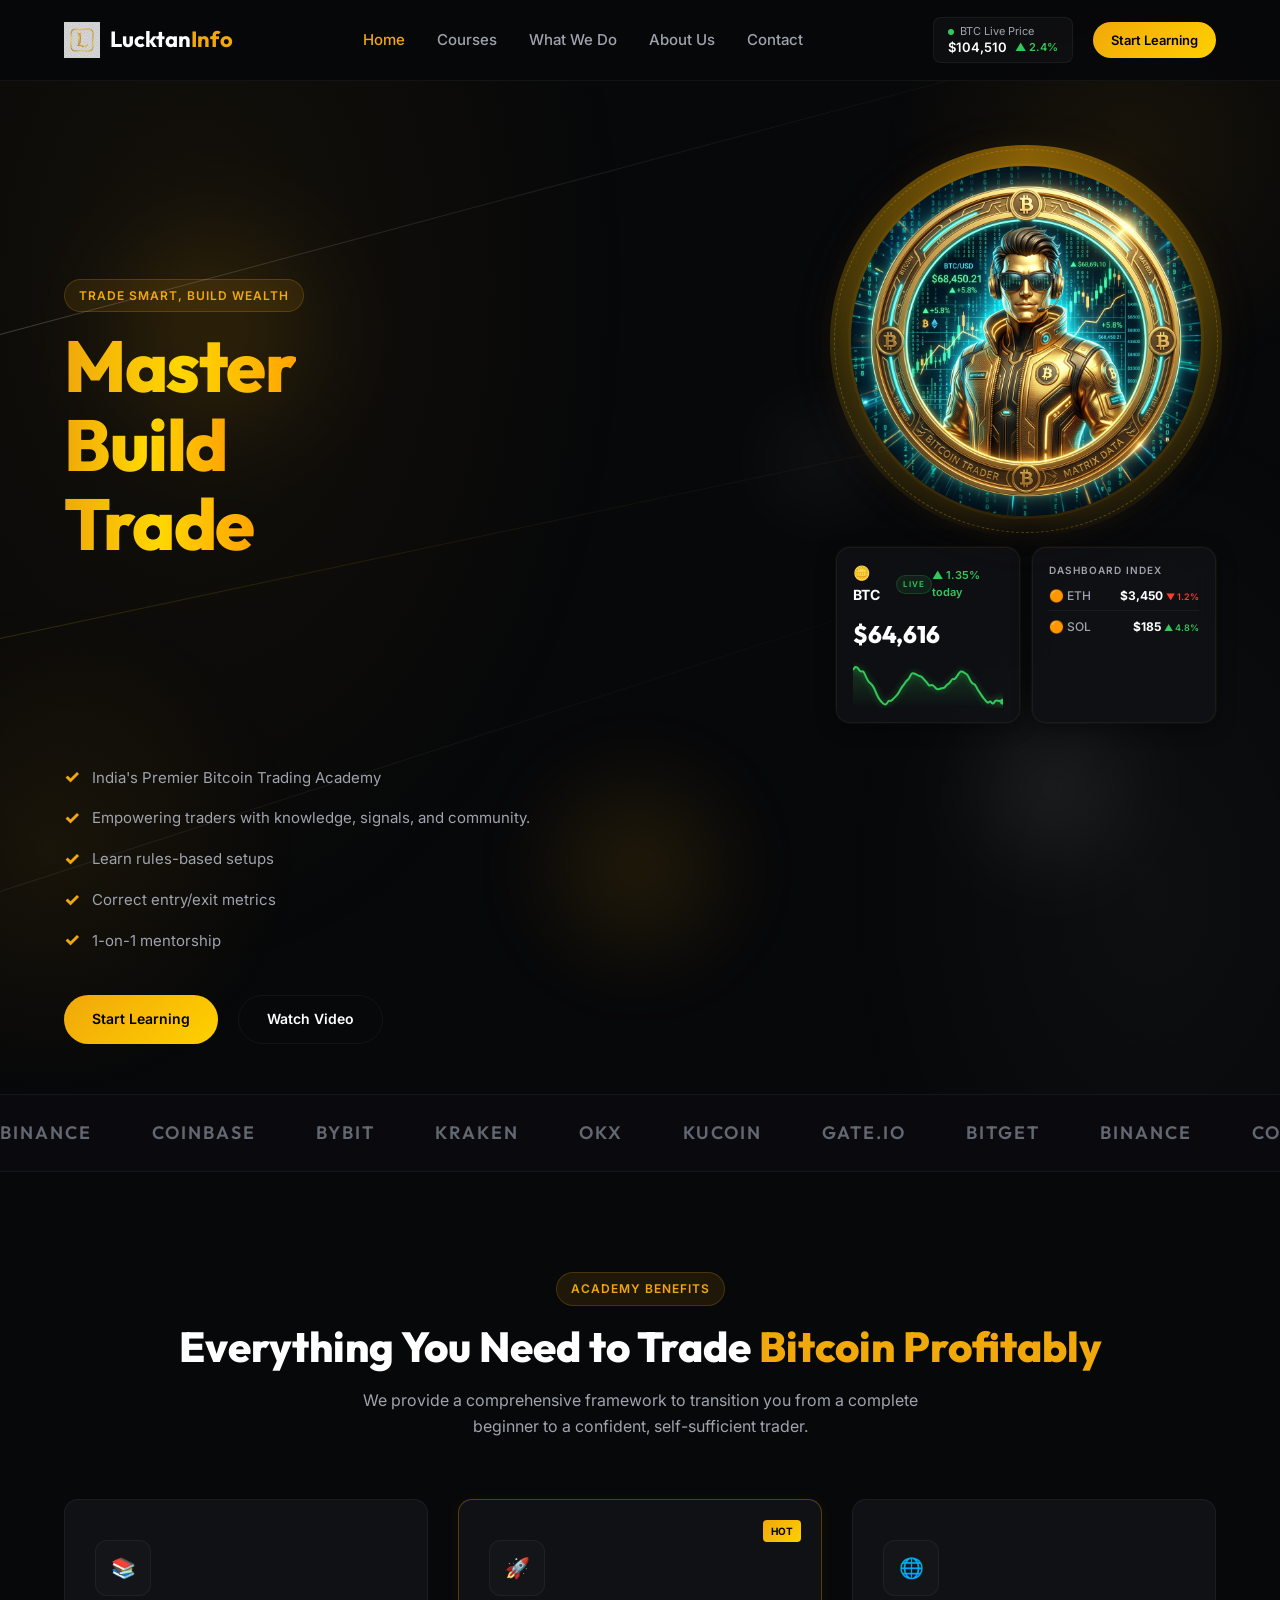
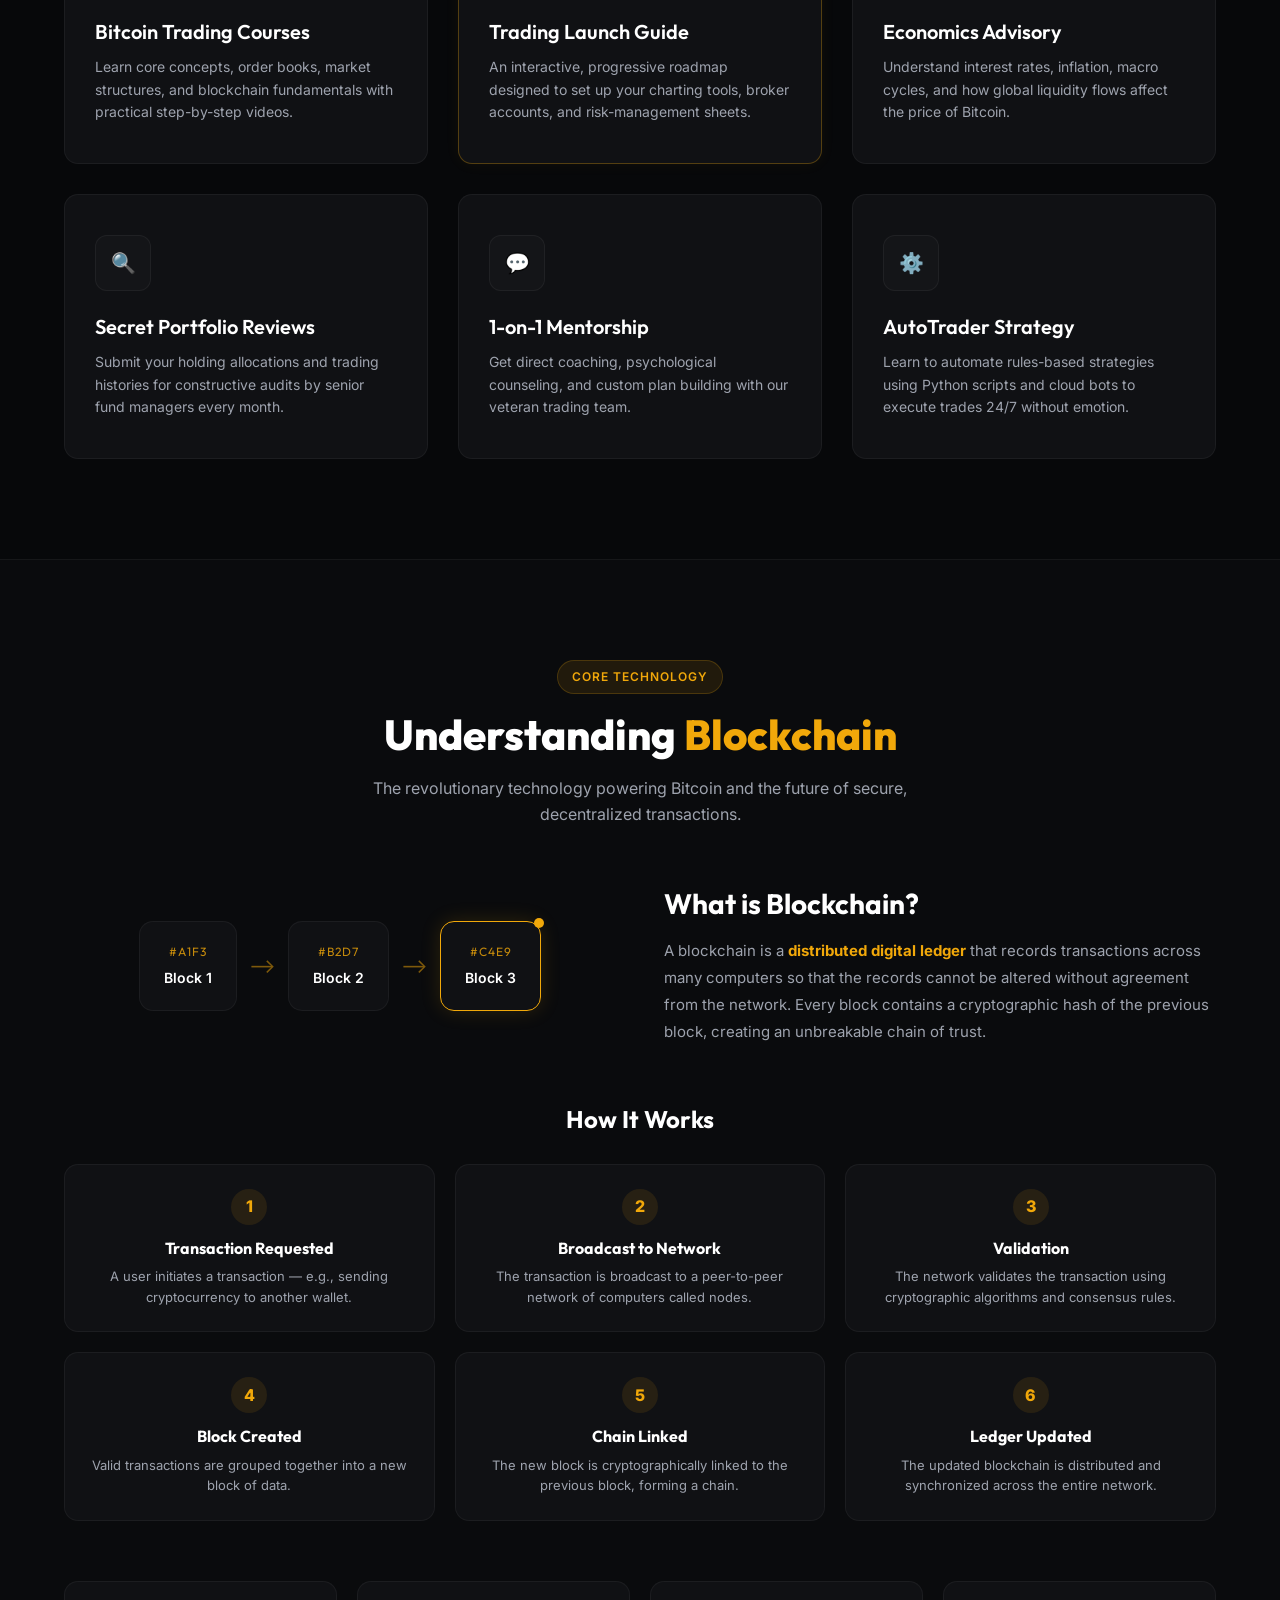
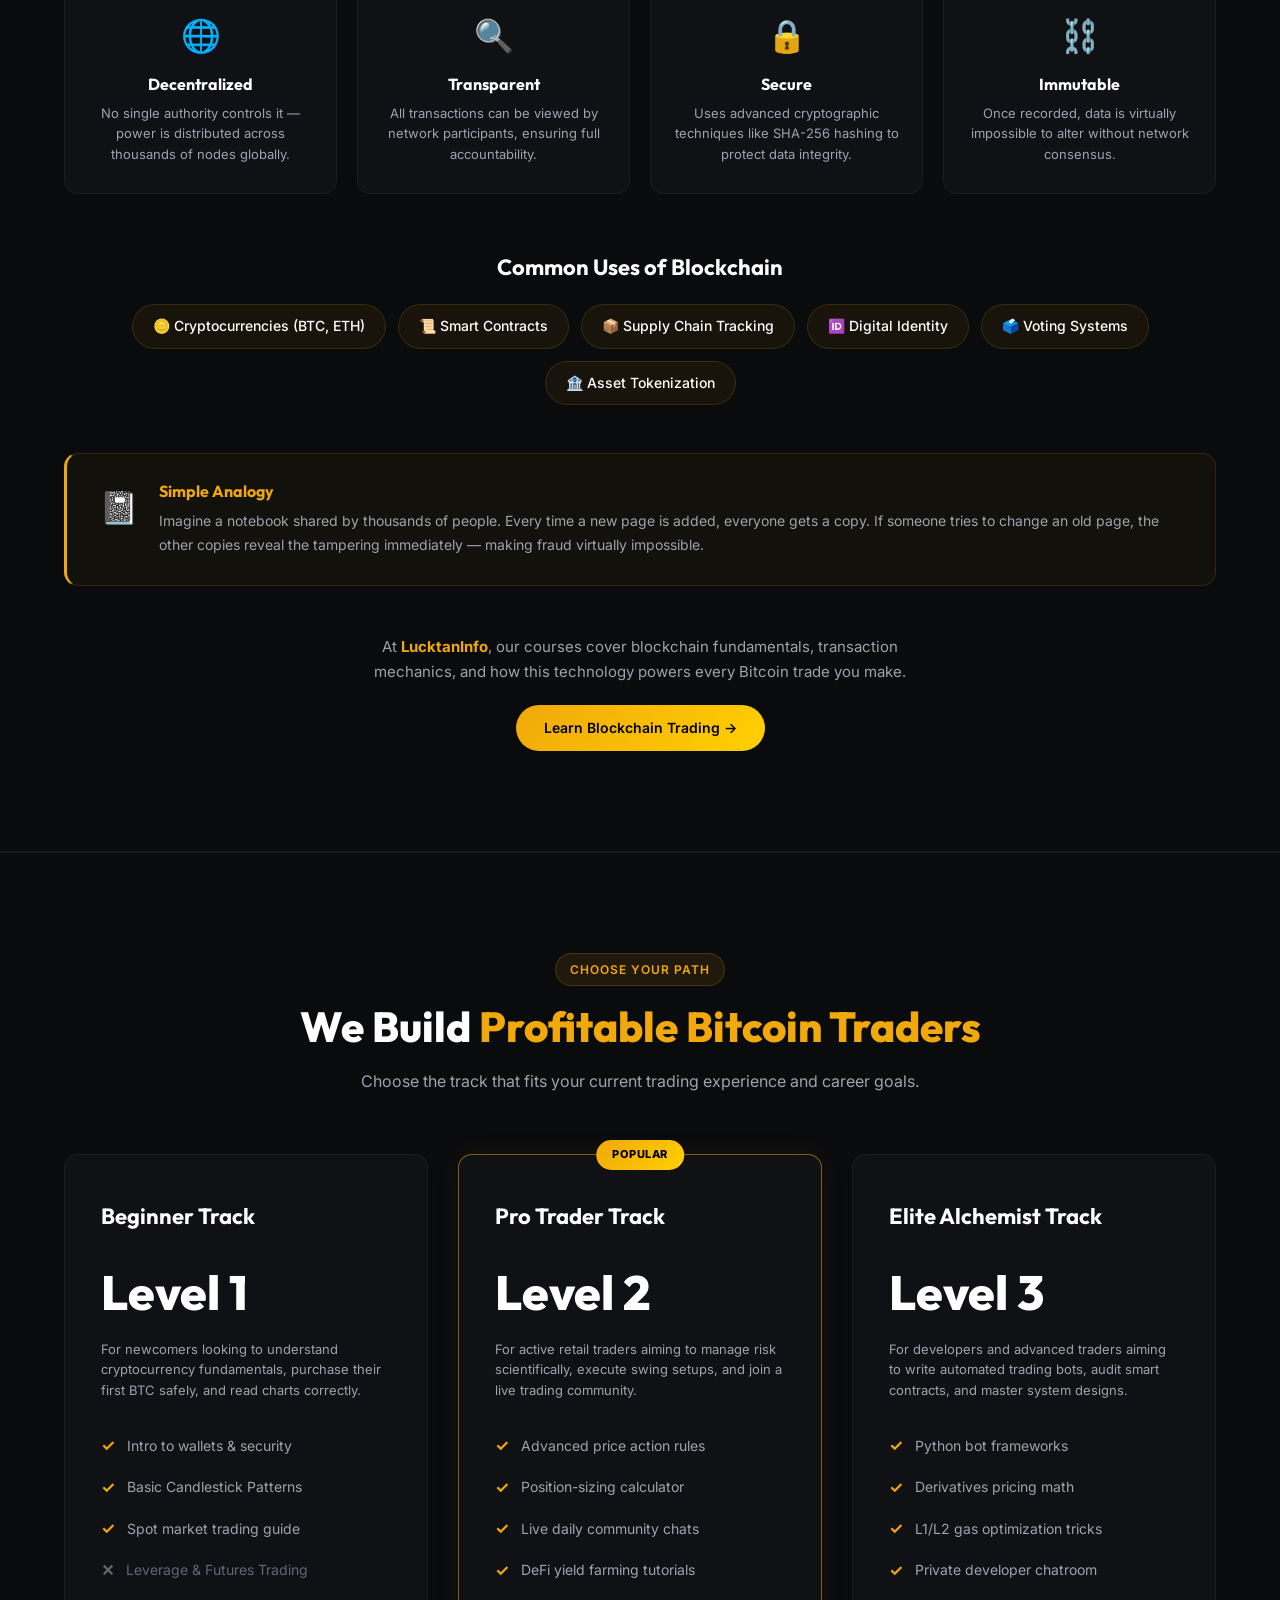
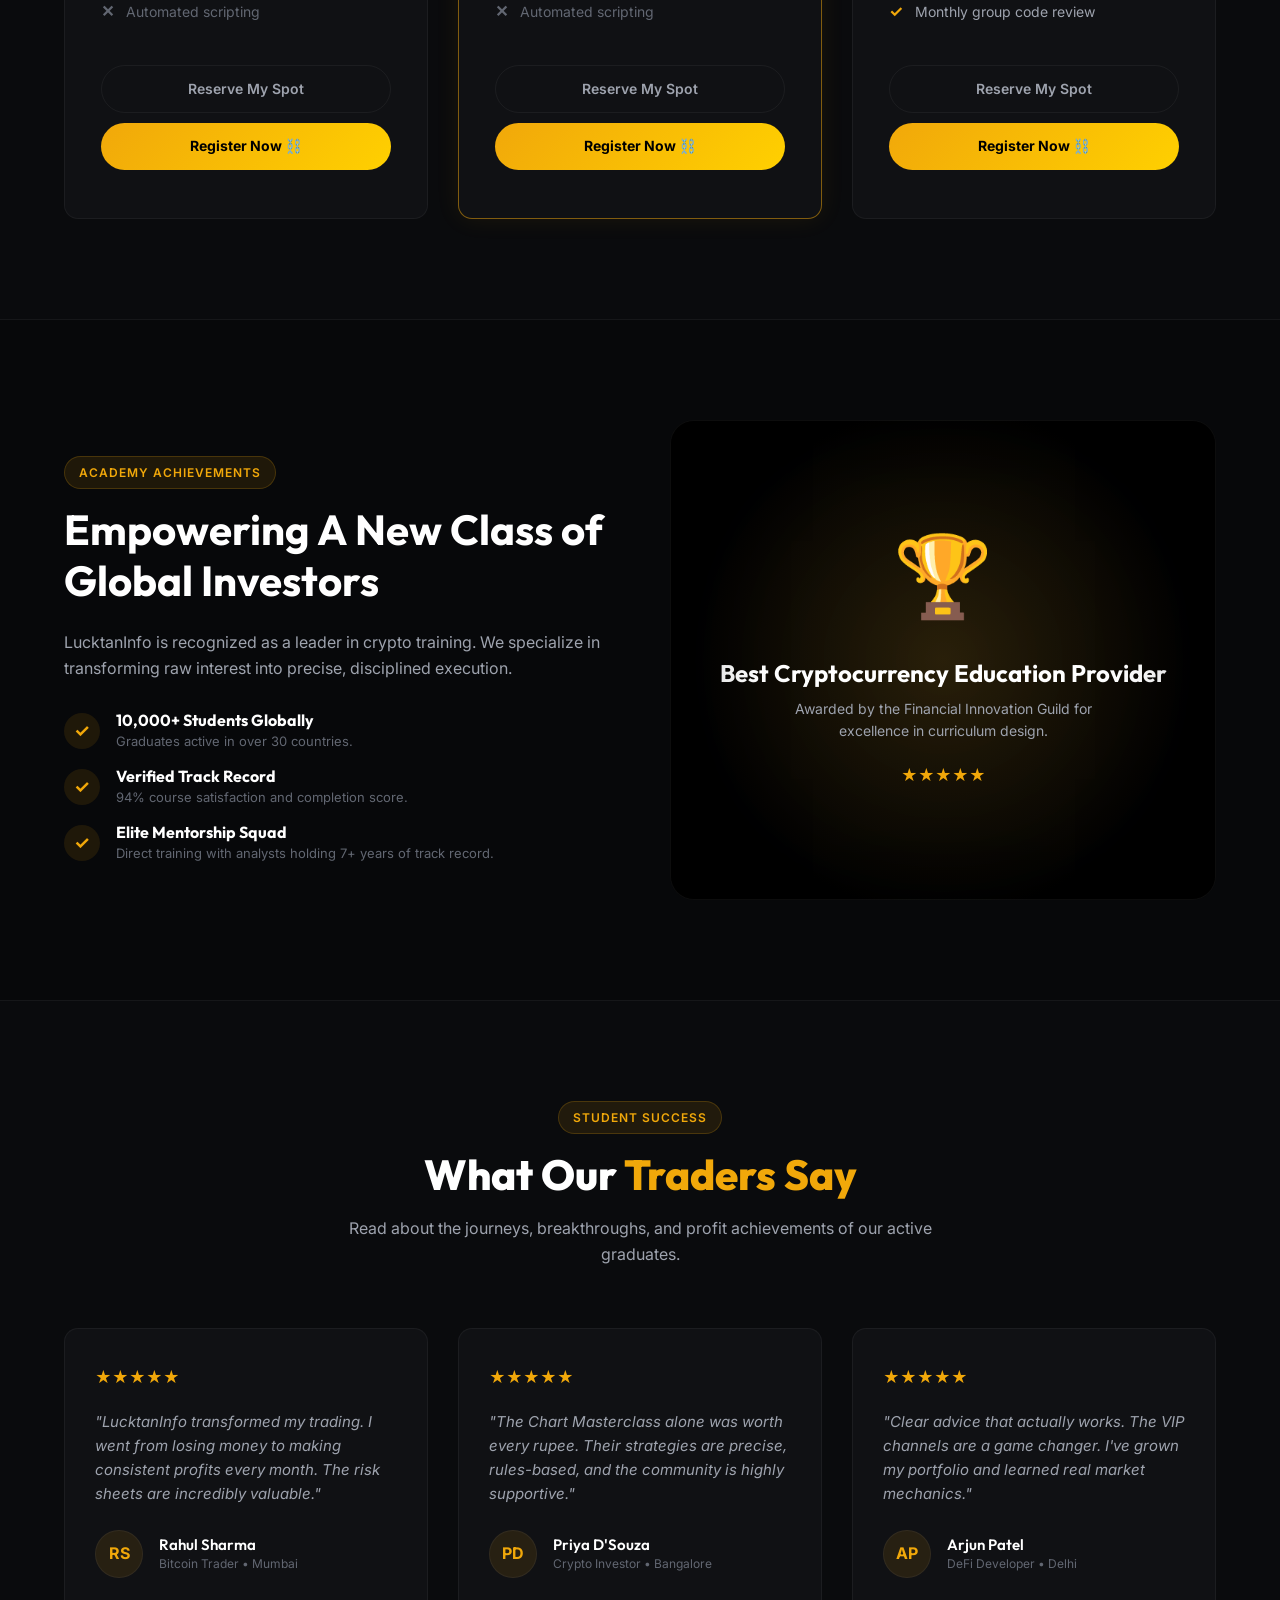
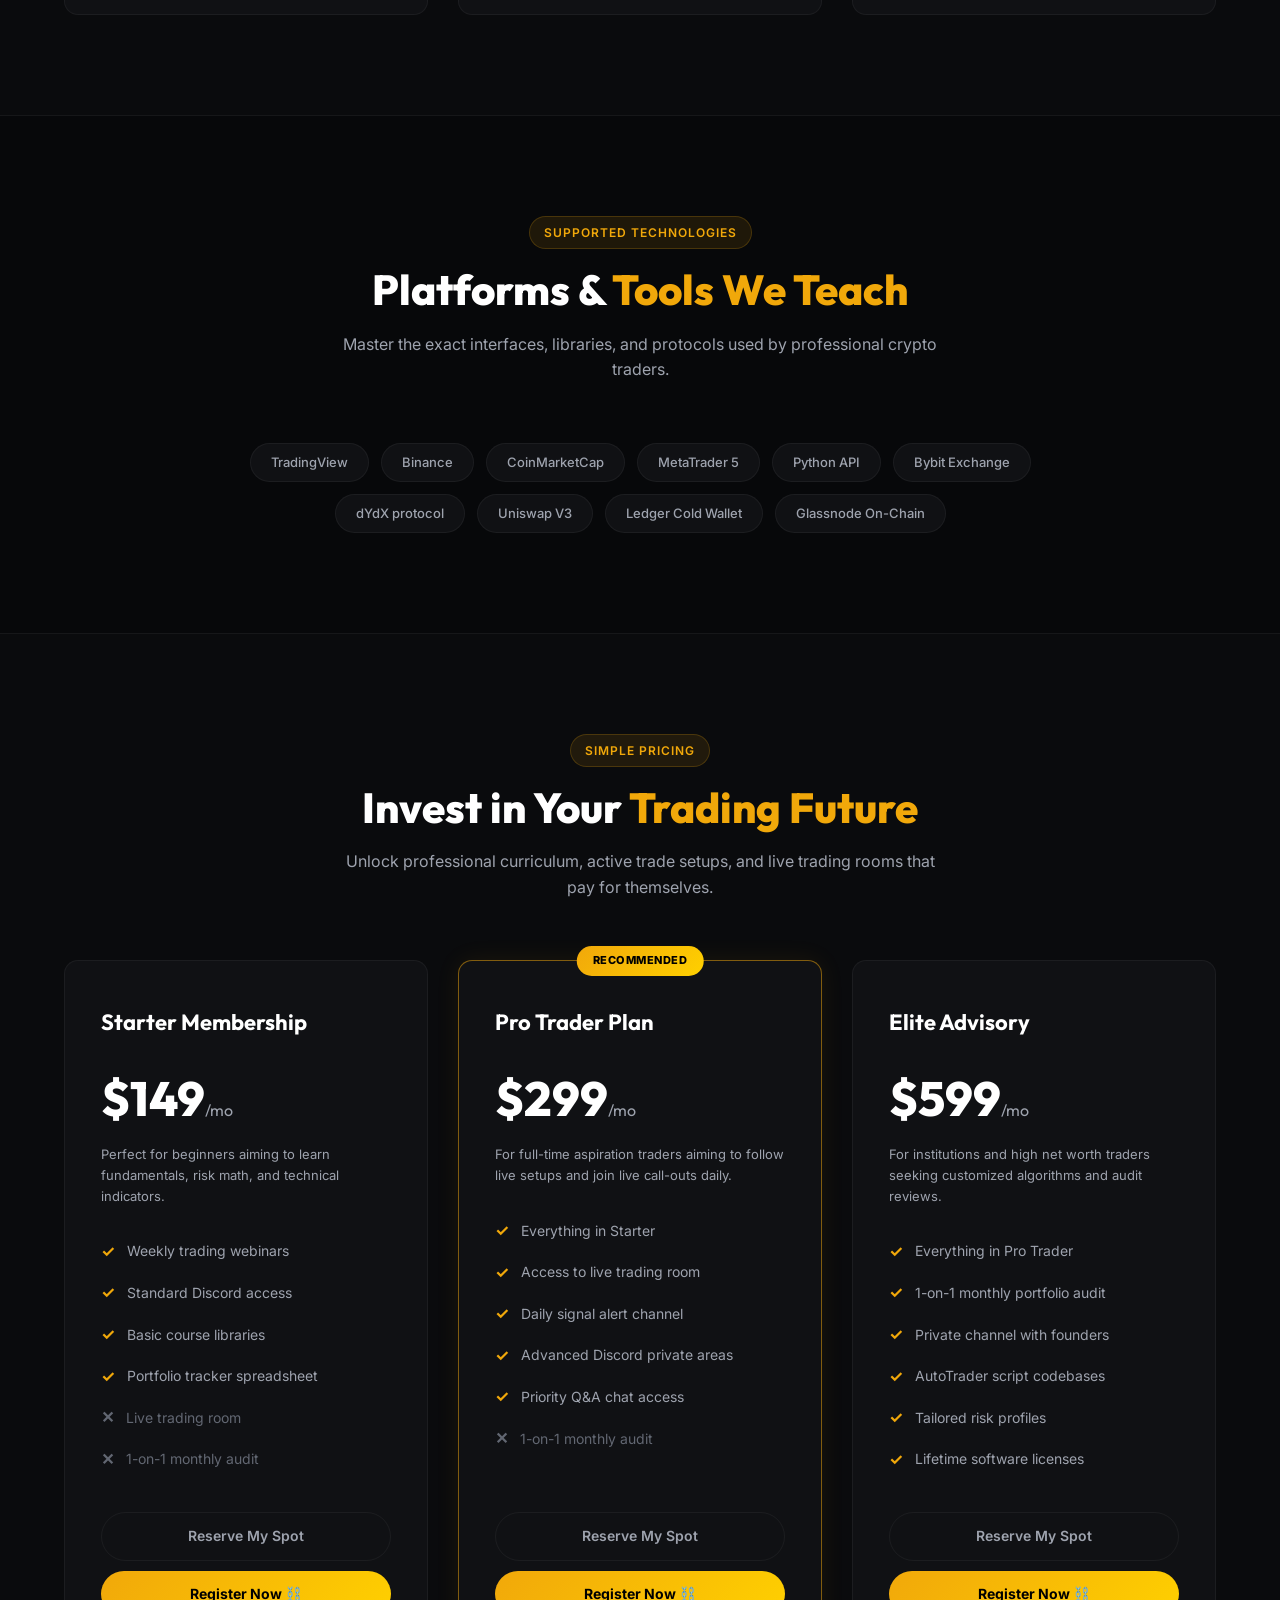
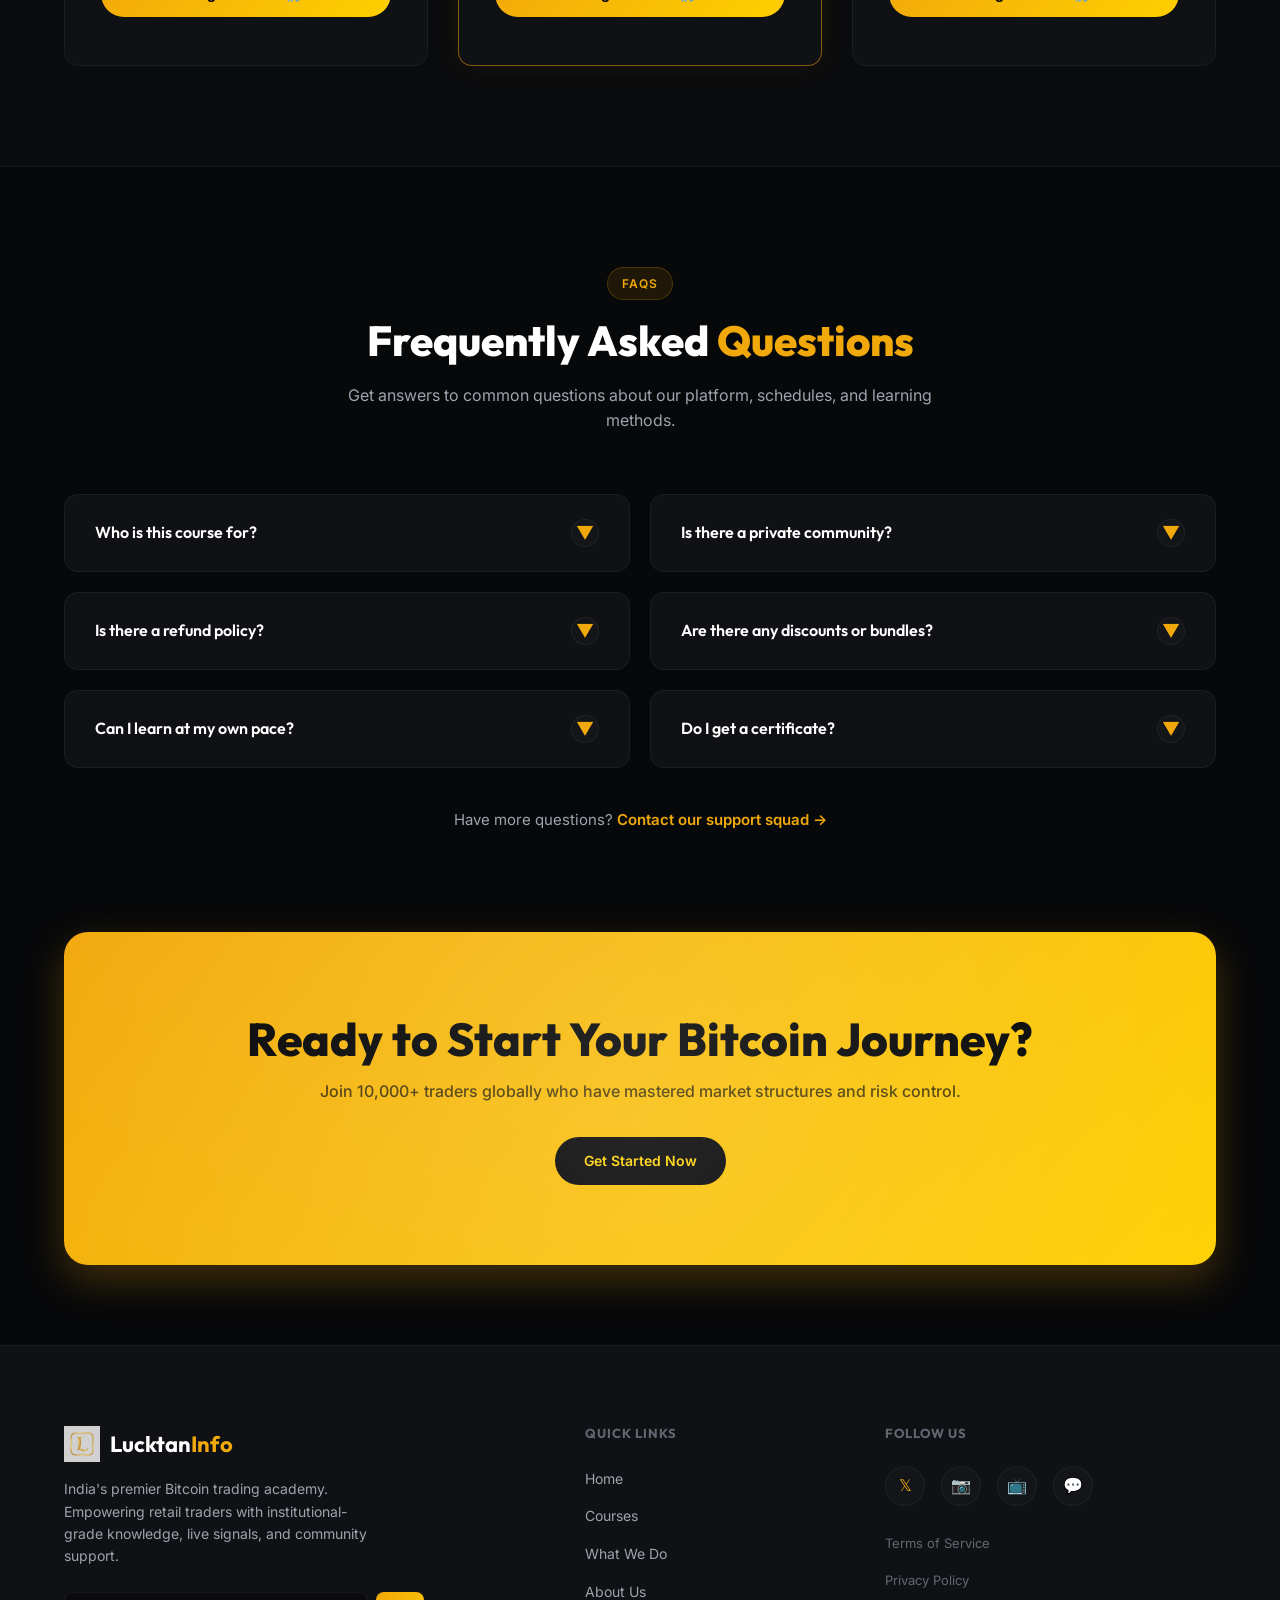
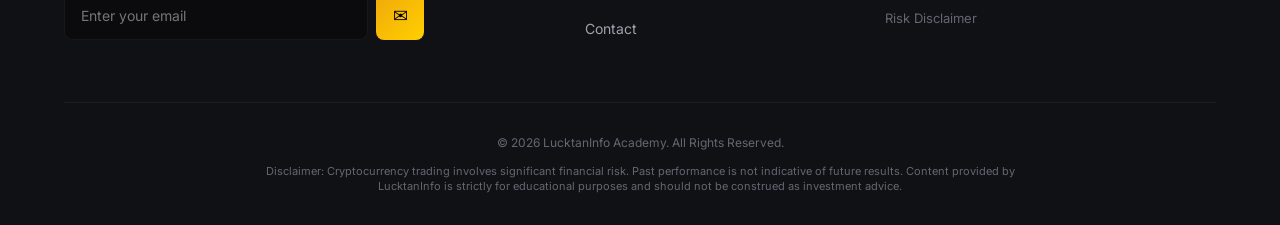
==== index.html @ 75c91746 "Cycling hero words: Master/Bitcoin, Build/Wealth, Trade/Smarter swap in same space continuously" ====
<!DOCTYPE html>
<html lang="en">
<head>
  <meta charset="UTF-8">
  <meta name="viewport" content="width=device-width, initial-scale=1.0">
  <title>LucktanInfo | Master Bitcoin & Trade Profitably</title>
  <meta name="description" content="Empowering traders with elite Bitcoin and cryptocurrency education. Access top courses, live trading signals, and our private trading community.">
  <link rel="stylesheet" href="css/style.css">
</head>
<body>

  <!-- Background glows -->
  <div class="glow-sphere top-right"></div>
  <div class="glow-sphere bottom-left"></div>

  <!-- Header Section -->
  <header>
    <div class="container">
      <a href="index.html" class="logo" id="logoLink">
        <img src="images/logo.png" alt="LucktanInfo Logo">
        <div class="logo-text">Lucktan<span>Info</span></div>
      </a>
      
      <ul class="nav-links" id="navLinks">
        <li><a href="index.html" class="active" id="navHome">Home</a></li>
        <li><a href="courses.html" id="navCourses">Courses</a></li>
        <li><a href="what-we-do.html" id="navWhatWeDo">What We Do</a></li>
        <li><a href="about.html" id="navAbout">About Us</a></li>
        <li><a href="contact.html" id="navContact">Contact</a></li>
      </ul>

      <div class="nav-actions">
        <!-- Live Bitcoin price tracker -->
        <div class="crypto-ticker" id="btcTicker">
          <div class="ticker-top">
            <span class="ticker-dot"></span>
            <span>BTC Live Price</span>
          </div>
          <div class="ticker-price-row">
            <span class="crypto-price-val">$104,510</span>
            <span class="ticker-change up">▲ 2.4%</span>
          </div>
        </div>
        
        <a href="#" class="btn btn-primary btn-sm" id="navCta" onclick="openStartLearning(); return false;">Start Learning</a>
        <button class="mobile-menu-btn" id="mobileMenuBtn" aria-label="Toggle menu">☰</button>
      </div>
    </div>
  </header>

  <!-- Hero Section -->
  <section class="hero">
    <!-- Animated Background Elements -->
    <canvas id="heroParticles" class="hero-particles-canvas"></canvas>
    <div class="hero-orbs">
      <div class="hero-orb orb-1"></div>
      <div class="hero-orb orb-2"></div>
      <div class="hero-orb orb-3"></div>
      <div class="hero-orb orb-4"></div>
    </div>
    <div class="hero-streaks">
      <div class="hero-streak streak-1"></div>
      <div class="hero-streak streak-2"></div>
      <div class="hero-streak streak-3"></div>
    </div>
    <div class="container">
      <!-- Top row: Title + Avatar side by side -->
      <div class="hero-top-row">
        <div class="hero-content">
          <span class="badge hero-badge">Trade Smart, Build Wealth</span>
          <h1 class="hero-title-stacked">
            <div class="hero-cycle" style="--cycle-delay: 0s">
              <span class="hero-word hero-word-gold hero-word-a">Master</span>
              <span class="hero-word hero-word-white hero-word-b">Bitcoin.</span>
            </div>
            <div class="hero-cycle" style="--cycle-delay: 0.6s">
              <span class="hero-word hero-word-gold hero-word-a">Build</span>
              <span class="hero-word hero-word-white hero-word-b">Wealth.</span>
            </div>
            <div class="hero-cycle" style="--cycle-delay: 1.2s">
              <span class="hero-word hero-word-gold hero-word-a">Trade</span>
              <span class="hero-word hero-word-white hero-word-b hero-word-underline">Smarter.</span>
            </div>
          </h1>
        </div>
        <div class="hero-graphic">
          <div class="hero-avatar-wrapper">
            <img src="images/hero-avatar.png" alt="Glow Avatar Trader">
          </div>
          
          <!-- Stat Cards Below Avatar -->
          <div class="hero-cards-row">
            <!-- BTC Live Stats & Chart -->
            <div class="hero-stat-card-inline">
              <div style="display:flex; justify-content:space-between; align-items:center; margin-bottom:4px;">
                <div style="display:flex; align-items:center; gap:6px;">
                  <span style="font-size:14px; font-weight:700;">🪙 BTC</span>
                  <span class="badge" style="margin:0; font-size:8px; padding:2px 6px; background-color:rgba(52,199,89,0.1); border-color:rgba(52,199,89,0.2); color:var(--color-success)">LIVE</span>
                </div>
                <span class="ticker-change up" style="font-size:11px; font-weight:600;">▲ 1.35% today</span>
              </div>
              <span class="crypto-price-val" style="font-size: 24px; font-weight: 800; font-family:'Outfit', sans-serif;">$64,616</span>
              <canvas id="heroLiveChart" width="220" height="45" style="margin-top:6px; width:100%; height:45px;"></canvas>
            </div>
            
            <!-- Dashboard Index -->
            <div class="hero-stat-card-inline">
              <span class="stat-title" style="margin-bottom: 4px; font-weight:600; text-transform:uppercase; font-size:10px; letter-spacing:1px; color:var(--text-secondary);">Dashboard Index</span>
              <div style="display:flex; flex-direction:column; gap:6px;">
                <div style="display:flex; justify-content:space-between; align-items:center; border-bottom: 1px solid var(--border-color); padding-bottom: 5px;">
                  <span style="font-size:12px; font-weight:500; color:var(--text-secondary);">🟠 ETH</span>
                  <span style="font-size:12px; font-weight:700;">$3,450 <span style="color:var(--color-danger); font-size:9px; font-weight:600;">▼ 1.2%</span></span>
                </div>
                <div style="display:flex; justify-content:space-between; align-items:center;">
                  <span style="font-size:12px; font-weight:500; color:var(--text-secondary);">🟠 SOL</span>
                  <span style="font-size:12px; font-weight:700;">$185 <span style="color:var(--color-success); font-size:9px; font-weight:600;">▲ 4.8%</span></span>
                </div>
              </div>
            </div>
          </div>
        </div>
      </div>

      <!-- Bottom row: Checklist + CTA -->
      <div class="hero-bottom-row">
        <ul class="hero-checklist">
          <li>India's Premier Bitcoin Trading Academy</li>
          <li>Empowering traders with knowledge, signals, and community.</li>
          <li>Learn rules-based setups</li>
          <li>Correct entry/exit metrics</li>
          <li>1-on-1 mentorship</li>
        </ul>
        <div class="hero-actions">
          <a href="#" class="btn btn-primary" id="heroPrimaryBtn" onclick="openStartLearning(); return false;">Start Learning</a>
          <a href="what-we-do.html" class="btn btn-outline" id="heroSecondaryBtn">Watch Video</a>
        </div>
      </div>
    </div>
  </section>

  <!-- Scrolling Partner Logo Ticker -->
  <div class="logo-ticker">
    <div class="logo-ticker-track">
      <div class="logo-ticker-inner">
        <span>BINANCE</span>
        <span>COINBASE</span>
        <span>BYBIT</span>
        <span>KRAKEN</span>
        <span>OKX</span>
        <span>KUCOIN</span>
        <span>GATE.IO</span>
        <span>BITGET</span>
        <!-- Duplicate for seamless loop -->
        <span>BINANCE</span>
        <span>COINBASE</span>
        <span>BYBIT</span>
        <span>KRAKEN</span>
        <span>OKX</span>
        <span>KUCOIN</span>
        <span>GATE.IO</span>
        <span>BITGET</span>
      </div>
    </div>
  </div>

  <!-- Features List Section -->
  <section class="section-padding">
    <div class="container">
      <div class="section-header">
        <span class="badge">Academy Benefits</span>
        <h2>Everything You Need to Trade <span>Bitcoin Profitably</span></h2>
        <p>We provide a comprehensive framework to transition you from a complete beginner to a confident, self-sufficient trader.</p>
      </div>
      
      <div class="features-grid">
        <div class="feature-card">
          <div class="feature-icon">📚</div>
          <h3>Bitcoin Trading Courses</h3>
          <p>Learn core concepts, order books, market structures, and blockchain fundamentals with practical step-by-step videos.</p>
        </div>
        <div class="feature-card featured">
          <div class="card-badge">Hot</div>
          <div class="feature-icon">🚀</div>
          <h3>Trading Launch Guide</h3>
          <p>An interactive, progressive roadmap designed to set up your charting tools, broker accounts, and risk-management sheets.</p>
        </div>
        <div class="feature-card">
          <div class="feature-icon">🌐</div>
          <h3>Economics Advisory</h3>
          <p>Understand interest rates, inflation, macro cycles, and how global liquidity flows affect the price of Bitcoin.</p>
        </div>
        <div class="feature-card">
          <div class="feature-icon">🔍</div>
          <h3>Secret Portfolio Reviews</h3>
          <p>Submit your holding allocations and trading histories for constructive audits by senior fund managers every month.</p>
        </div>
        <div class="feature-card">
          <div class="feature-icon">💬</div>
          <h3>1-on-1 Mentorship</h3>
          <p>Get direct coaching, psychological counseling, and custom plan building with our veteran trading team.</p>
        </div>
        <div class="feature-card">
          <div class="feature-icon">⚙️</div>
          <h3>AutoTrader Strategy</h3>
          <p>Learn to automate rules-based strategies using Python scripts and cloud bots to execute trades 24/7 without emotion.</p>
        </div>
      </div>
    </div>
  </section>

  <!-- Blockchain Technology Section -->
  <section class="section-padding blockchain-section" id="blockchainSection" style="background-color: rgba(255, 255, 255, 0.01); border-top: 1px solid var(--border-color); border-bottom: 1px solid var(--border-color);">
    <div class="container">
      <div class="section-header">
        <span class="badge">Core Technology</span>
        <h2>Understanding <span>Blockchain</span></h2>
        <p>The revolutionary technology powering Bitcoin and the future of secure, decentralized transactions.</p>
      </div>

      <!-- Blockchain Visual + Description -->
      <div class="blockchain-intro">
        <div class="blockchain-visual">
          <div class="chain-blocks">
            <div class="chain-block">
              <div class="block-hash">#A1F3</div>
              <div class="block-label">Block 1</div>
            </div>
            <div class="chain-link">⟶</div>
            <div class="chain-block">
              <div class="block-hash">#B2D7</div>
              <div class="block-label">Block 2</div>
            </div>
            <div class="chain-link">⟶</div>
            <div class="chain-block active">
              <div class="block-hash">#C4E9</div>
              <div class="block-label">Block 3</div>
              <div class="block-pulse"></div>
            </div>
          </div>
        </div>
        <div class="blockchain-desc">
          <h3>What is Blockchain?</h3>
          <p>A blockchain is a <strong>distributed digital ledger</strong> that records transactions across many computers so that the records cannot be altered without agreement from the network. Every block contains a cryptographic hash of the previous block, creating an unbreakable chain of trust.</p>
        </div>
      </div>

      <!-- How It Works - 6 Steps -->
      <div class="blockchain-steps-header">
        <h3>How It Works</h3>
      </div>
      <div class="blockchain-steps">
        <div class="bc-step">
          <div class="bc-step-num">1</div>
          <h4>Transaction Requested</h4>
          <p>A user initiates a transaction — e.g., sending cryptocurrency to another wallet.</p>
        </div>
        <div class="bc-step">
          <div class="bc-step-num">2</div>
          <h4>Broadcast to Network</h4>
          <p>The transaction is broadcast to a peer-to-peer network of computers called nodes.</p>
        </div>
        <div class="bc-step">
          <div class="bc-step-num">3</div>
          <h4>Validation</h4>
          <p>The network validates the transaction using cryptographic algorithms and consensus rules.</p>
        </div>
        <div class="bc-step">
          <div class="bc-step-num">4</div>
          <h4>Block Created</h4>
          <p>Valid transactions are grouped together into a new block of data.</p>
        </div>
        <div class="bc-step">
          <div class="bc-step-num">5</div>
          <h4>Chain Linked</h4>
          <p>The new block is cryptographically linked to the previous block, forming a chain.</p>
        </div>
        <div class="bc-step">
          <div class="bc-step-num">6</div>
          <h4>Ledger Updated</h4>
          <p>The updated blockchain is distributed and synchronized across the entire network.</p>
        </div>
      </div>

      <!-- Key Features -->
      <div class="blockchain-features">
        <div class="bc-feature">
          <div class="bc-feature-icon">🌐</div>
          <h4>Decentralized</h4>
          <p>No single authority controls it — power is distributed across thousands of nodes globally.</p>
        </div>
        <div class="bc-feature">
          <div class="bc-feature-icon">🔍</div>
          <h4>Transparent</h4>
          <p>All transactions can be viewed by network participants, ensuring full accountability.</p>
        </div>
        <div class="bc-feature">
          <div class="bc-feature-icon">🔒</div>
          <h4>Secure</h4>
          <p>Uses advanced cryptographic techniques like SHA-256 hashing to protect data integrity.</p>
        </div>
        <div class="bc-feature">
          <div class="bc-feature-icon">⛓️</div>
          <h4>Immutable</h4>
          <p>Once recorded, data is virtually impossible to alter without network consensus.</p>
        </div>
      </div>

      <!-- Common Uses -->
      <div class="blockchain-uses">
        <h3>Common Uses of Blockchain</h3>
        <div class="bc-uses-grid">
          <div class="bc-use-pill">🪙 Cryptocurrencies (BTC, ETH)</div>
          <div class="bc-use-pill">📜 Smart Contracts</div>
          <div class="bc-use-pill">📦 Supply Chain Tracking</div>
          <div class="bc-use-pill">🆔 Digital Identity</div>
          <div class="bc-use-pill">🗳️ Voting Systems</div>
          <div class="bc-use-pill">🏦 Asset Tokenization</div>
        </div>
      </div>

      <!-- Analogy Callout -->
      <div class="blockchain-analogy">
        <div class="analogy-icon">📓</div>
        <div class="analogy-content">
          <h4>Simple Analogy</h4>
          <p>Imagine a notebook shared by thousands of people. Every time a new page is added, everyone gets a copy. If someone tries to change an old page, the other copies reveal the tampering immediately — making fraud virtually impossible.</p>
        </div>
      </div>

      <!-- Blockchain CTA -->
      <div class="blockchain-cta">
        <p>At <strong>LucktanInfo</strong>, our courses cover blockchain fundamentals, transaction mechanics, and how this technology powers every Bitcoin trade you make.</p>
        <a href="courses.html" class="btn btn-primary">Learn Blockchain Trading →</a>
      </div>
    </div>
  </section>

  <!-- Pathway Selection Section -->
  <section class="section-padding" style="background-color: rgba(255, 255, 255, 0.01); border-top: 1px solid var(--border-color); border-bottom: 1px solid var(--border-color);">
    <div class="container">
      <div class="section-header">
        <span class="badge">Choose Your Path</span>
        <h2>We Build <span>Profitable Bitcoin Traders</span></h2>
        <p>Choose the track that fits your current trading experience and career goals.</p>
      </div>
      
      <div class="pricing-grid">
        <!-- Path 1 -->
        <div class="pricing-card">
          <div class="pricing-header">
            <h3>Beginner Track</h3>
            <div class="price">Level 1</div>
            <p class="pricing-desc">For newcomers looking to understand cryptocurrency fundamentals, purchase their first BTC safely, and read charts correctly.</p>
          </div>
          <ul class="pricing-features">
            <li>Intro to wallets & security</li>
            <li>Basic Candlestick Patterns</li>
            <li>Spot market trading guide</li>
            <li class="disabled">Leverage & Futures Trading</li>
            <li class="disabled">Automated scripting</li>
          </ul>
          <div class="pricing-actions">
            <a href="#" class="btn btn-outline btn-pricing" onclick="openReserveSpot('Beginner Track','$149/mo',149); return false;">Reserve My Spot</a>
            <a href="#" class="btn btn-primary btn-pricing" onclick="openCryptoPay('Beginner Track','$149/mo',149); return false;">Register Now ⛓️</a>
          </div>
        </div>
        
        <!-- Path 2 -->
        <div class="pricing-card popular">
          <span class="pricing-tag">Popular</span>
          <div class="pricing-header">
            <h3>Pro Trader Track</h3>
            <div class="price">Level 2</div>
            <p class="pricing-desc">For active retail traders aiming to manage risk scientifically, execute swing setups, and join a live trading community.</p>
          </div>
          <ul class="pricing-features">
            <li>Advanced price action rules</li>
            <li>Position-sizing calculator</li>
            <li>Live daily community chats</li>
            <li>DeFi yield farming tutorials</li>
            <li class="disabled">Automated scripting</li>
          </ul>
          <div class="pricing-actions">
            <a href="#" class="btn btn-outline btn-pricing" onclick="openReserveSpot('Pro Trader Track','$299/mo',299); return false;">Reserve My Spot</a>
            <a href="#" class="btn btn-primary btn-pricing" onclick="openCryptoPay('Pro Trader Track','$299/mo',299); return false;">Register Now ⛓️</a>
          </div>
        </div>
        
        <!-- Path 3 -->
        <div class="pricing-card">
          <div class="pricing-header">
            <h3>Elite Alchemist Track</h3>
            <div class="price">Level 3</div>
            <p class="pricing-desc">For developers and advanced traders aiming to write automated trading bots, audit smart contracts, and master system designs.</p>
          </div>
          <ul class="pricing-features">
            <li>Python bot frameworks</li>
            <li>Derivatives pricing math</li>
            <li>L1/L2 gas optimization tricks</li>
            <li>Private developer chatroom</li>
            <li>Monthly group code review</li>
          </ul>
          <div class="pricing-actions">
            <a href="#" class="btn btn-outline btn-pricing" onclick="openReserveSpot('Elite Alchemist Track','$599/mo',599); return false;">Reserve My Spot</a>
            <a href="#" class="btn btn-primary btn-pricing" onclick="openCryptoPay('Elite Alchemist Track','$599/mo',599); return false;">Register Now ⛓️</a>
          </div>
        </div>
      </div>
    </div>
  </section>

  <!-- Trophy Milestone Showcase Section -->
  <section class="section-padding">
    <div class="container">
      <div class="split-showcase">
        <div class="showcase-content">
          <span class="badge">Academy Achievements</span>
          <h2 style="font-size:42px; margin-bottom:24px;">Empowering A New Class of <span>Global Investors</span></h2>
          <p style="color:var(--text-secondary); margin-bottom:30px;">LucktanInfo is recognized as a leader in crypto training. We specialize in transforming raw interest into precise, disciplined execution.</p>
          <div class="showcase-steps" style="gap:16px;">
            <div style="display:flex; align-items:center; gap:16px;">
              <span class="step-num" style="background-color:rgba(241,168,10,0.1); color:var(--color-primary); font-size:18px;">✓</span>
              <div>
                <h4 style="font-size:16px;">10,000+ Students Globally</h4>
                <p style="font-size:13px; color:var(--text-muted);">Graduates active in over 30 countries.</p>
              </div>
            </div>
            <div style="display:flex; align-items:center; gap:16px;">
              <span class="step-num" style="background-color:rgba(241,168,10,0.1); color:var(--color-primary); font-size:18px;">✓</span>
              <div>
                <h4 style="font-size:16px;">Verified Track Record</h4>
                <p style="font-size:13px; color:var(--text-muted);">94% course satisfaction and completion score.</p>
              </div>
            </div>
            <div style="display:flex; align-items:center; gap:16px;">
              <span class="step-num" style="background-color:rgba(241,168,10,0.1); color:var(--color-primary); font-size:18px;">✓</span>
              <div>
                <h4 style="font-size:16px;">Elite Mentorship Squad</h4>
                <p style="font-size:13px; color:var(--text-muted);">Direct training with analysts holding 7+ years of track record.</p>
              </div>
            </div>
          </div>
        </div>
        
        <div class="showcase-image" style="background: radial-gradient(circle, rgba(241, 168, 10, 0.15) 0%, rgba(0,0,0,0.9) 70%); display:flex; flex-direction:column; justify-content:center; align-items:center; padding:40px; text-align:center;">
          <div style="font-size:80px; margin-bottom:20px; animation: pulse-dot 2s infinite;">🏆</div>
          <h3 style="font-size:24px; margin-bottom:10px;">Best Cryptocurrency Education Provider</h3>
          <p style="color:var(--text-secondary); max-width:300px; font-size:14px; margin-bottom:20px;">Awarded by the Financial Innovation Guild for excellence in curriculum design.</p>
          <div class="stars">★★★★★</div>
        </div>
      </div>
    </div>
  </section>

  <!-- Testimonials Section -->
  <section class="section-padding" style="background-color: rgba(255, 255, 255, 0.01); border-top: 1px solid var(--border-color); border-bottom: 1px solid var(--border-color);">
    <div class="container">
      <div class="section-header">
        <span class="badge">Student Success</span>
        <h2>What Our <span>Traders Say</span></h2>
        <p>Read about the journeys, breakthroughs, and profit achievements of our active graduates.</p>
      </div>
      
      <div class="testimonials-grid">
        <div class="testimonial-card">
          <div class="stars">★★★★★</div>
          <p class="testimonial-text">"LucktanInfo transformed my trading. I went from losing money to making consistent profits every month. The risk sheets are incredibly valuable."</p>
          <div class="testimonial-user">
            <div class="user-avatar">RS</div>
            <div class="user-info">
              <h4>Rahul Sharma</h4>
              <p>Bitcoin Trader • Mumbai</p>
            </div>
          </div>
        </div>
        
        <div class="testimonial-card">
          <div class="stars">★★★★★</div>
          <p class="testimonial-text">"The Chart Masterclass alone was worth every rupee. Their strategies are precise, rules-based, and the community is highly supportive."</p>
          <div class="testimonial-user">
            <div class="user-avatar">PD</div>
            <div class="user-info">
              <h4>Priya D'Souza</h4>
              <p>Crypto Investor • Bangalore</p>
            </div>
          </div>
        </div>
        
        <div class="testimonial-card">
          <div class="stars">★★★★★</div>
          <p class="testimonial-text">"Clear advice that actually works. The VIP channels are a game changer. I've grown my portfolio and learned real market mechanics."</p>
          <div class="testimonial-user">
            <div class="user-avatar">AP</div>
            <div class="user-info">
              <h4>Arjun Patel</h4>
              <p>DeFi Developer • Delhi</p>
            </div>
          </div>
        </div>
      </div>
    </div>
  </section>

  <!-- Platforms We Teach Tag List Section -->
  <section class="section-padding">
    <div class="container">
      <div class="section-header">
        <span class="badge">Supported Technologies</span>
        <h2>Platforms & <span>Tools We Teach</span></h2>
        <p>Master the exact interfaces, libraries, and protocols used by professional crypto traders.</p>
      </div>
      
      <div class="tags-list">
        <span class="tag-pill">TradingView</span>
        <span class="tag-pill">Binance</span>
        <span class="tag-pill">CoinMarketCap</span>
        <span class="tag-pill">MetaTrader 5</span>
        <span class="tag-pill">Python API</span>
        <span class="tag-pill">Bybit Exchange</span>
        <span class="tag-pill">dYdX protocol</span>
        <span class="tag-pill">Uniswap V3</span>
        <span class="tag-pill">Ledger Cold Wallet</span>
        <span class="tag-pill">Glassnode On-Chain</span>
      </div>
    </div>
  </section>

  <!-- Pricing Details Section -->
  <section class="section-padding" style="background-color: rgba(255, 255, 255, 0.01); border-top: 1px solid var(--border-color); border-bottom: 1px solid var(--border-color);">
    <div class="container">
      <div class="section-header">
        <span class="badge">Simple Pricing</span>
        <h2>Invest in Your <span>Trading Future</span></h2>
        <p>Unlock professional curriculum, active trade setups, and live trading rooms that pay for themselves.</p>
      </div>
      
      <div class="pricing-grid">
        <!-- Starter Plan -->
        <div class="pricing-card">
          <div class="pricing-header">
            <h3>Starter Membership</h3>
            <div class="price">$149<span>/mo</span></div>
            <p class="pricing-desc">Perfect for beginners aiming to learn fundamentals, risk math, and technical indicators.</p>
          </div>
          <ul class="pricing-features">
            <li>Weekly trading webinars</li>
            <li>Standard Discord access</li>
            <li>Basic course libraries</li>
            <li>Portfolio tracker spreadsheet</li>
            <li class="disabled">Live trading room</li>
            <li class="disabled">1-on-1 monthly audit</li>
          </ul>
          <div class="pricing-actions">
            <a href="#" class="btn btn-outline btn-pricing" onclick="openReserveSpot('Starter Membership','$149/mo',149); return false;">Reserve My Spot</a>
            <a href="#" class="btn btn-primary btn-pricing" onclick="openCryptoPay('Starter Membership','$149/mo',149); return false;">Register Now ⛓️</a>
          </div>
        </div>
        
        <!-- Pro Plan -->
        <div class="pricing-card popular">
          <span class="pricing-tag">Recommended</span>
          <div class="pricing-header">
            <h3>Pro Trader Plan</h3>
            <div class="price">$299<span>/mo</span></div>
            <p class="pricing-desc">For full-time aspiration traders aiming to follow live setups and join live call-outs daily.</p>
          </div>
          <ul class="pricing-features">
            <li>Everything in Starter</li>
            <li>Access to live trading room</li>
            <li>Daily signal alert channel</li>
            <li>Advanced Discord private areas</li>
            <li>Priority Q&A chat access</li>
            <li class="disabled">1-on-1 monthly audit</li>
          </ul>
          <div class="pricing-actions">
            <a href="#" class="btn btn-outline btn-pricing" onclick="openReserveSpot('Pro Trader Plan','$299/mo',299); return false;">Reserve My Spot</a>
            <a href="#" class="btn btn-primary btn-pricing" onclick="openCryptoPay('Pro Trader Plan','$299/mo',299); return false;">Register Now ⛓️</a>
          </div>
        </div>
        
        <!-- Elite Plan -->
        <div class="pricing-card">
          <div class="pricing-header">
            <h3>Elite Advisory</h3>
            <div class="price">$599<span>/mo</span></div>
            <p class="pricing-desc">For institutions and high net worth traders seeking customized algorithms and audit reviews.</p>
          </div>
          <ul class="pricing-features">
            <li>Everything in Pro Trader</li>
            <li>1-on-1 monthly portfolio audit</li>
            <li>Private channel with founders</li>
            <li>AutoTrader script codebases</li>
            <li>Tailored risk profiles</li>
            <li>Lifetime software licenses</li>
          </ul>
          <div class="pricing-actions">
            <a href="#" class="btn btn-outline btn-pricing" onclick="openReserveSpot('Elite Advisory','$599/mo',599); return false;">Reserve My Spot</a>
            <a href="#" class="btn btn-primary btn-pricing" onclick="openCryptoPay('Elite Advisory','$599/mo',599); return false;">Register Now ⛓️</a>
          </div>
        </div>
      </div>
    </div>
  </section>

  <!-- FAQ Accordion Section -->
  <section class="section-padding">
    <div class="container">
      <div class="section-header">
        <span class="badge">FAQs</span>
        <h2>Frequently Asked <span>Questions</span></h2>
        <p>Get answers to common questions about our platform, schedules, and learning methods.</p>
      </div>
      
      <div class="faq-list">
        <!-- Column 1 Items -->
        <div class="faq-item">
          <div class="faq-question">
            <h4>Who is this course for?</h4>
            <span class="faq-icon">▼</span>
          </div>
          <div class="faq-answer">
            <div class="faq-answer-inner">
              Ideal for beginners, enthusiasts, and professionals wanting practical guidance to enter today's evolving crypto market.
            </div>
          </div>
        </div>
        
        <div class="faq-item">
          <div class="faq-question">
            <h4>Is there a private community?</h4>
            <span class="faq-icon">▼</span>
          </div>
          <div class="faq-answer">
            <div class="faq-answer-inner">
              Yes! All courses include access to our private Discord forum to ask questions, chat with mentors, and share charting updates.
            </div>
          </div>
        </div>
        
        <div class="faq-item">
          <div class="faq-question">
            <h4>Is there a refund policy?</h4>
            <span class="faq-icon">▼</span>
          </div>
          <div class="faq-answer">
            <div class="faq-answer-inner">
              Yes, we offer a 14-day refund window if you determine the course is not a fit for your learning goals.
            </div>
          </div>
        </div>
        
        <!-- Column 2 Items -->
        <div class="faq-item">
          <div class="faq-question">
            <h4>Are there any discounts or bundles?</h4>
            <span class="faq-icon">▼</span>
          </div>
          <div class="faq-answer">
            <div class="faq-answer-inner">
              We regularly drop exclusive bundle deals and flash discounts so you can find more courses for less and level up your skills.
            </div>
          </div>
        </div>

        <div class="faq-item">
          <div class="faq-question">
            <h4>Can I learn at my own pace?</h4>
            <span class="faq-icon">▼</span>
          </div>
          <div class="faq-answer">
            <div class="faq-answer-inner">
              Yes, all materials are fully online and self-paced. You can pause, review, and learn at whatever speed is comfortable for you.
            </div>
          </div>
        </div>
        
        <div class="faq-item">
          <div class="faq-question">
            <h4>Do I get a certificate?</h4>
            <span class="faq-icon">▼</span>
          </div>
          <div class="faq-answer">
            <div class="faq-answer-inner">
              Upon finishing all modules and passing the final simulated portfolio audit exam, you will receive a verifiable digital credential that can be shared on LinkedIn.
            </div>
          </div>
        </div>
      </div>
      
      <div class="faq-cta-link">
        Have more questions? <a href="contact.html">Contact our support squad →</a>
      </div>
    </div>
  </section>

  <!-- CTA Banner Section -->
  <section class="container">
    <div class="cta-banner">
      <h2>Ready to Start Your Bitcoin Journey?</h2>
      <p>Join 10,000+ traders globally who have mastered market structures and risk control.</p>
      <a href="courses.html" class="btn">Get Started Now</a>
    </div>
  </section>

  <!-- Blockchain Payment Gateway Modal -->
  <div class="crypto-pay-overlay" id="cryptoPayOverlay">
    <div class="crypto-pay-modal">
      <button class="crypto-pay-close" id="cryptoPayClose">✕</button>
      <!-- Step Progress Indicator -->
      <div class="pay-progress-steps" id="payProgressSteps">
        <div class="progress-step" data-step="courses"><span>1</span> Courses</div>
        <div class="progress-step" data-step="0"><span>2</span> Register</div>
        <div class="progress-step" data-step="1"><span>3</span> Payment</div>
        <div class="progress-step" data-step="2"><span>4</span> Confirm</div>
        <div class="progress-step" data-step="3"><span>5</span> Success</div>
      </div>

      <!-- Step: Course Selection -->
      <div class="pay-step" id="payStepCourses" style="display:none;">
        <div class="pay-header">
          <div class="pay-icon">📚</div>
          <h3>Choose Your Course</h3>
          <p>Select a course to enroll in</p>
        </div>

        <div class="course-pick-list">
          <button class="course-pick-item" onclick="selectCourseAndProceed('Bitcoin Beginner Bootcamp','$99',99)">
            <div class="cpi-info"><span class="cpi-level">Beginner</span><span class="cpi-name">Bitcoin Beginner Bootcamp</span><span class="cpi-desc">BTC fundamentals, wallets, charts</span></div>
            <div class="cpi-price">$99</div>
          </button>
          <button class="course-pick-item" onclick="selectCourseAndProceed('Chart Masterclass','$199',199)">
            <div class="cpi-info"><span class="cpi-level">Intermediate</span><span class="cpi-name">Chart Masterclass</span><span class="cpi-desc">Candlestick patterns, indicators</span></div>
            <div class="cpi-price">$199</div>
          </button>
          <button class="course-pick-item" onclick="selectCourseAndProceed('DeFi Deep Dive','$179',179)">
            <div class="cpi-info"><span class="cpi-level">Intermediate</span><span class="cpi-name">DeFi Deep Dive</span><span class="cpi-desc">Yield farming, liquidity pools</span></div>
            <div class="cpi-price">$179</div>
          </button>
          <button class="course-pick-item" onclick="selectCourseAndProceed('Blockchain Fundamentals','$129',129)">
            <div class="cpi-info"><span class="cpi-level new">New</span><span class="cpi-name">Blockchain Fundamentals</span><span class="cpi-desc">Ledgers, consensus, smart contracts</span></div>
            <div class="cpi-price">$129</div>
          </button>
          <button class="course-pick-item" onclick="selectCourseAndProceed('Trading Strategy Mastery','$249',249)">
            <div class="cpi-info"><span class="cpi-level">Advanced</span><span class="cpi-name">Trading Strategy Mastery</span><span class="cpi-desc">Rule-based profitable strategies</span></div>
            <div class="cpi-price">$249</div>
          </button>
          <button class="course-pick-item" onclick="selectCourseAndProceed('Bullets and Security','$149',149)">
            <div class="cpi-info"><span class="cpi-level">Intermediate</span><span class="cpi-name">Bullets and Security</span><span class="cpi-desc">Secure digital assets, anti-phishing</span></div>
            <div class="cpi-price">$149</div>
          </button>
          <button class="course-pick-item" onclick="selectCourseAndProceed('Advanced Chain Build','$349',349)">
            <div class="cpi-info"><span class="cpi-level">Expert</span><span class="cpi-name">Advanced Chain Build</span><span class="cpi-desc">Production-ready blockchain systems</span></div>
            <div class="cpi-price">$349</div>
          </button>
        </div>
      </div>

      <!-- Step 0: Registration Form -->
      <div class="pay-step" id="payStep0">
        <div class="pay-header">
          <div class="pay-icon">📝</div>
          <h3>Register for Enrollment</h3>
          <p>Fill in your details to proceed to payment</p>
        </div>

        <div class="pay-plan-summary" id="payPlanSummaryReg">
          <div class="pay-plan-name" id="payPlanNameReg">Pro Trader</div>
          <div class="pay-plan-price" id="payPlanPriceReg">$299<span>/mo</span></div>
        </div>

        <form class="reg-form" id="regForm">
          <div class="reg-field">
            <label for="regName">Full Name *</label>
            <input type="text" id="regName" placeholder="Enter your full name" required>
          </div>
          <div class="reg-field reg-email-wrap">
            <label for="regEmail">Email Address *</label>
            <div class="reg-email-row">
              <input type="email" id="regEmail" placeholder="you@example.com" required>
              <button type="button" class="otp-send-btn" id="otpSendBtn">Send OTP</button>
            </div>
            <span class="otp-verified-badge" id="otpVerifiedBadge" style="display:none;">✓ Email Verified</span>
          </div>
          <div class="reg-field otp-input-wrap" id="otpInputWrap" style="display:none;">
            <label>Enter 6-digit OTP sent to your email</label>
            <div class="otp-boxes">
              <input type="text" maxlength="1" class="otp-box" data-idx="0" inputmode="numeric" autocomplete="one-time-code">
              <input type="text" maxlength="1" class="otp-box" data-idx="1" inputmode="numeric">
              <input type="text" maxlength="1" class="otp-box" data-idx="2" inputmode="numeric">
              <input type="text" maxlength="1" class="otp-box" data-idx="3" inputmode="numeric">
              <input type="text" maxlength="1" class="otp-box" data-idx="4" inputmode="numeric">
              <input type="text" maxlength="1" class="otp-box" data-idx="5" inputmode="numeric">
            </div>
            <div class="otp-actions">
              <span class="otp-timer" id="otpTimer"></span>
              <button type="button" class="otp-resend-btn" id="otpResendBtn" disabled>Resend OTP</button>
            </div>
            <span class="reg-error-msg" id="otpErrorMsg" style="display:none;"></span>
          </div>
          <div class="reg-field">
            <label for="regPhone">Phone Number *</label>
            <input type="tel" id="regPhone" placeholder="+91 98765 43210" required>
          </div>
          <div class="reg-field">
            <label for="regExperience">Trading Experience</label>
            <select id="regExperience">
              <option value="beginner">Beginner — I'm new to crypto</option>
              <option value="intermediate">Intermediate — I've traded before</option>
              <option value="advanced">Advanced — I trade regularly</option>
              <option value="professional">Professional — Full-time trader</option>
            </select>
          </div>
          <div class="reg-terms">
            <input type="checkbox" id="regTerms" required>
            <label for="regTerms">I agree to the <a href="#" style="color:var(--color-primary);">Terms of Service</a> and <a href="#" style="color:var(--color-primary);">Privacy Policy</a></label>
          </div>
          <button type="submit" class="btn btn-primary pay-confirm-btn" id="regSubmitBtn">Continue to Payment →</button>
        </form>
      </div>

      <!-- Step 1: Payment Selection -->
      <div class="pay-step" id="payStep1" style="display:none;">
        <div class="pay-header">
          <div class="pay-icon">⛓️</div>
          <h3>Blockchain Payment Gateway</h3>
          <p>Secure, decentralized, and tamper-proof transactions</p>
        </div>

        <div class="pay-plan-summary" id="payPlanSummary">
          <div class="pay-plan-name" id="payPlanName">Pro Trader</div>
          <div class="pay-plan-price" id="payPlanPrice">$299<span>/mo</span></div>
        </div>

        <div class="pay-crypto-selector">
          <label>Select Cryptocurrency</label>
          <div class="pay-coins">
            <button class="pay-coin active" data-coin="BTC" id="coinBTC">
              <span class="coin-icon">₿</span>
              <span class="coin-name">Bitcoin</span>
              <span class="coin-ticker">BTC</span>
            </button>
            <button class="pay-coin" data-coin="ETH" id="coinETH">
              <span class="coin-icon">Ξ</span>
              <span class="coin-name">Ethereum</span>
              <span class="coin-ticker">ETH</span>
            </button>
            <button class="pay-coin" data-coin="USDT" id="coinUSDT">
              <span class="coin-icon">₮</span>
              <span class="coin-name">Tether</span>
              <span class="coin-ticker">USDT</span>
            </button>
            <button class="pay-coin" data-coin="BNB" id="coinBNB">
              <span class="coin-icon">◆</span>
              <span class="coin-name">BNB Chain</span>
              <span class="coin-ticker">BNB</span>
            </button>
            <button class="pay-coin" data-coin="SOL" id="coinSOL">
              <span class="coin-icon">◎</span>
              <span class="coin-name">Solana</span>
              <span class="coin-ticker">SOL</span>
            </button>
            <button class="pay-coin" data-coin="XRP" id="coinXRP">
              <span class="coin-icon">✕</span>
              <span class="coin-name">Ripple</span>
              <span class="coin-ticker">XRP</span>
            </button>
          </div>
        </div>

        <!-- Other Payment Methods -->
        <div class="pay-other-methods">
          <label>Other Payment Methods</label>
          <div class="pay-methods-grid">
            <a href="contact.html" class="pay-method-card">
              <span class="method-icon">📱</span>
              <span class="method-name">UPI</span>
              <span class="method-desc">Google Pay, PhonePe, Paytm</span>
            </a>
            <a href="contact.html" class="pay-method-card">
              <span class="method-icon">💳</span>
              <span class="method-name">Card</span>
              <span class="method-desc">Credit / Debit Card</span>
            </a>
            <a href="contact.html" class="pay-method-card">
              <span class="method-icon">🏦</span>
              <span class="method-name">Bank Transfer</span>
              <span class="method-desc">NEFT / IMPS / RTGS</span>
            </a>
          </div>
        </div>

        <div class="pay-amount-box">
          <div class="pay-amount-row">
            <span>Amount (USD)</span>
            <span class="pay-usd" id="payUsd">$299.00</span>
          </div>
          <div class="pay-amount-row">
            <span>Exchange Rate</span>
            <span class="pay-rate" id="payRate">1 BTC = $64,583</span>
          </div>
          <div class="pay-amount-row highlight">
            <span>You Pay</span>
            <span class="pay-crypto-amount" id="payCryptoAmount">0.00463 BTC</span>
          </div>
        </div>

        <div class="pay-wallet-section">
          <label>Send to Wallet Address</label>
          <div class="pay-wallet-address">
            <code id="payWalletAddr">bc1qxy2kgdygjrsqtzq2n0yrf2493p83kkfjhx0wlh</code>
            <button class="pay-copy-btn" id="payCopyBtn" title="Copy address">📋</button>
          </div>
          <p class="pay-wallet-note">⚠️ Only send <strong id="payCoinLabel">BTC</strong> to this address. Sending other coins may result in permanent loss.</p>
        </div>

        <div class="pay-security-badges">
          <span>🔒 256-bit Encryption</span>
          <span>⛓️ On-Chain Verified</span>
          <span>🛡️ Immutable Record</span>
        </div>

        <button class="btn btn-primary pay-confirm-btn" id="payConfirmBtn">I've Sent the Payment →</button>
      </div>

      <!-- Step 2: Blockchain Confirmation -->
      <div class="pay-step" id="payStep2" style="display:none;">
        <div class="pay-header">
          <div class="pay-icon confirming">⛓️</div>
          <h3>Verifying on Blockchain</h3>
          <p>Your transaction is being confirmed by the network</p>
        </div>

        <div class="bc-confirm-tracker">
          <div class="bc-confirm-step done" id="bcStep1">
            <div class="bc-confirm-dot"></div>
            <div class="bc-confirm-info">
              <h4>Transaction Broadcast</h4>
              <p>Payment sent to the blockchain network</p>
            </div>
            <span class="bc-confirm-status">✓</span>
          </div>
          <div class="bc-confirm-step done" id="bcStep2">
            <div class="bc-confirm-dot"></div>
            <div class="bc-confirm-info">
              <h4>Mempool Received</h4>
              <p>Transaction detected in the mempool</p>
            </div>
            <span class="bc-confirm-status">✓</span>
          </div>
          <div class="bc-confirm-step active" id="bcStep3">
            <div class="bc-confirm-dot"></div>
            <div class="bc-confirm-info">
              <h4>Block Mined</h4>
              <p>Waiting for miner confirmation...</p>
            </div>
            <span class="bc-confirm-status">⏳</span>
          </div>
          <div class="bc-confirm-step" id="bcStep4">
            <div class="bc-confirm-dot"></div>
            <div class="bc-confirm-info">
              <h4>1st Confirmation</h4>
              <p>First network confirmation</p>
            </div>
            <span class="bc-confirm-status">○</span>
          </div>
          <div class="bc-confirm-step" id="bcStep5">
            <div class="bc-confirm-dot"></div>
            <div class="bc-confirm-info">
              <h4>3 Confirmations</h4>
              <p>Secure confirmation threshold</p>
            </div>
            <span class="bc-confirm-status">○</span>
          </div>
          <div class="bc-confirm-step" id="bcStep6">
            <div class="bc-confirm-dot"></div>
            <div class="bc-confirm-info">
              <h4>Payment Complete</h4>
              <p>Enrollment activated</p>
            </div>
            <span class="bc-confirm-status">○</span>
          </div>
        </div>

        <div class="bc-tx-hash">
          <label>Transaction Hash</label>
          <code id="bcTxHash">0x7f3a...pending</code>
        </div>

        <div class="bc-progress-bar">
          <div class="bc-progress-fill" id="bcProgressFill"></div>
        </div>
        <p class="bc-progress-label" id="bcProgressLabel">Confirming... 2 of 6 steps complete</p>
      </div>

      <!-- Step 3: Success -->
      <div class="pay-step" id="payStep3" style="display:none;">
        <div class="pay-header success">
          <div class="pay-icon success-icon">✓</div>
          <h3>Payment Confirmed!</h3>
          <p>Your blockchain transaction has been verified and recorded immutably.</p>
        </div>

        <div class="pay-success-details">
          <div class="pay-success-row">
            <span>Plan</span>
            <span id="successPlan">Pro Trader</span>
          </div>
          <div class="pay-success-row">
            <span>Amount Paid</span>
            <span id="successAmount">0.00463 BTC</span>
          </div>
          <div class="pay-success-row">
            <span>Tx Hash</span>
            <code id="successTxHash">0x7f3a...c4d2</code>
          </div>
          <div class="pay-success-row">
            <span>Block Number</span>
            <span id="successBlock">#847,291</span>
          </div>
          <div class="pay-success-row">
            <span>Status</span>
            <span class="pay-status-confirmed">✓ Confirmed</span>
          </div>
        </div>

        <div class="pay-success-msg">
          <p>🎉 Your enrollment is now <strong>active</strong>. Check your email for login credentials and course access details.</p>
        </div>

        <button class="btn btn-primary" id="payDoneBtn">Done — Start Learning</button>
      </div>
    </div>
  </div>

  <!-- Footer Section -->
  <footer>
    <div class="container">
      <div class="footer-grid">
        <div class="footer-brand">
          <div class="logo" style="margin-bottom: 16px;">
            <img src="images/logo.png" alt="LucktanInfo Logo">
            <div class="logo-text">Lucktan<span>Info</span></div>
          </div>
          <p>India's premier Bitcoin trading academy. Empowering retail traders with institutional-grade knowledge, live signals, and community support.</p>
          <form class="footer-newsletter" id="newsletterForm">
            <input type="email" placeholder="Enter your email" required aria-label="Email address">
            <button type="submit" aria-label="Subscribe">✉</button>
          </form>
        </div>
        
        <div class="footer-links">
          <h4>Quick Links</h4>
          <ul>
            <li><a href="index.html">Home</a></li>
            <li><a href="courses.html">Courses</a></li>
            <li><a href="what-we-do.html">What We Do</a></li>
            <li><a href="about.html">About Us</a></li>
            <li><a href="contact.html">Contact</a></li>
          </ul>
        </div>
        
        <div class="footer-social">
          <h4>Follow Us</h4>
          <div class="social-icons">
            <a href="#" class="social-icon">𝕏</a>
            <a href="#" class="social-icon">📷</a>
            <a href="#" class="social-icon">📺</a>
            <a href="#" class="social-icon">💬</a>
          </div>
          <ul class="footer-social-links">
            <li><a href="#">Terms of Service</a></li>
            <li><a href="#">Privacy Policy</a></li>
            <li><a href="#">Risk Disclaimer</a></li>
          </ul>
        </div>
      </div>
      
      <div class="footer-bottom">
        <p>&copy; 2026 LucktanInfo Academy. All Rights Reserved.</p>
        <p style="max-width: 800px; margin: 0 auto; color: var(--text-muted); font-size:11px; line-height:1.4;">Disclaimer: Cryptocurrency trading involves significant financial risk. Past performance is not indicative of future results. Content provided by LucktanInfo is strictly for educational purposes and should not be construed as investment advice.</p>
      </div>
    </div>
  </footer>

  <script src="js/main.js"></script>
</body>
</html>
---- css/style.css ----
@import url('https://fonts.googleapis.com/css2?family=Inter:wght@300;400;500;600;700&family=Outfit:wght@400;500;600;700;800&display=swap');

:root {
  --bg-main: #07080a;
  --bg-surface: #101114;
  --bg-surface-hover: #15171c;
  --color-primary: #f1a80a;
  --color-secondary: #ffd000;
  --color-danger: #ff3b30;
  --color-success: #34c759;
  --text-primary: #ffffff;
  --text-secondary: #9ea3ae;
  --text-muted: #626772;
  --border-color: rgba(255, 255, 255, 0.05);
  --border-glow: rgba(241, 168, 10, 0.2);
  --gradient-gold: linear-gradient(135deg, #f1a80a 0%, #ffd000 100%);
  --gradient-dark: linear-gradient(180deg, #101114 0%, #07080a 100%);
  --transition-smooth: all 0.3s cubic-bezier(0.25, 0.8, 0.25, 1);
  --border-radius-sm: 8px;
  --border-radius-md: 14px;
  --border-radius-lg: 24px;
}

* {
  box-sizing: border-box;
  margin: 0;
  padding: 0;
}

html {
  scroll-behavior: smooth;
  overflow-x: hidden;
}

body {
  font-family: 'Inter', sans-serif;
  background-color: var(--bg-main);
  color: var(--text-primary);
  line-height: 1.6;
  overflow-x: hidden;
  -webkit-font-smoothing: antialiased;
}

h1, h2, h3, h4, h5, h6 {
  font-family: 'Outfit', sans-serif;
  font-weight: 700;
  color: var(--text-primary);
  line-height: 1.2;
}

a {
  color: inherit;
  text-decoration: none;
  transition: var(--transition-smooth);
}

button, input, textarea, select {
  font-family: inherit;
}

/* Background Glow Effects */
.glow-sphere {
  position: fixed;
  width: 500px;
  height: 500px;
  border-radius: 50%;
  background: radial-gradient(circle, rgba(241, 168, 10, 0.08) 0%, rgba(241, 168, 10, 0) 70%);
  z-index: 0;
  pointer-events: none;
}

.glow-sphere.top-right {
  top: -100px;
  right: -100px;
}

.glow-sphere.bottom-left {
  bottom: -200px;
  left: -200px;
}

.glow-sphere.center {
  top: 50%;
  left: 50%;
  transform: translate(-50%, -50%);
}

/* Layout Wrapper */
.container {
  max-width: 1200px;
  margin: 0 auto;
  padding: 0 24px;
  position: relative;
  z-index: 1;
}

/* Header & Navigation */
header {
  position: sticky;
  top: 0;
  background-color: rgba(7, 8, 10, 0.85);
  backdrop-filter: blur(12px);
  border-bottom: 1px solid var(--border-color);
  z-index: 1000;
}

header .container {
  display: flex;
  align-items: center;
  justify-content: space-between;
  height: 80px;
}

.logo {
  display: flex;
  align-items: center;
  gap: 10px;
  font-size: 22px;
  font-family: 'Outfit', sans-serif;
  font-weight: 700;
}

.logo img {
  height: 36px;
  width: 36px;
}

.logo-text span {
  color: var(--color-primary);
}

.nav-links {
  display: flex;
  gap: 32px;
  list-style: none;
}

.nav-links a {
  font-size: 15px;
  font-weight: 500;
  color: var(--text-secondary);
}

.nav-links a:hover, .nav-links a.active {
  color: var(--color-primary);
}

.nav-actions {
  display: flex;
  align-items: center;
  gap: 20px;
}

/* Real-time Crypto Price Card */
.crypto-ticker {
  background-color: rgba(255, 255, 255, 0.03);
  border: 1px solid var(--border-color);
  border-radius: var(--border-radius-sm);
  padding: 6px 14px;
  font-size: 13px;
  display: flex;
  flex-direction: column;
  line-height: 1.3;
}

.ticker-top {
  display: flex;
  align-items: center;
  gap: 6px;
  color: var(--text-secondary);
  font-size: 11px;
}

.ticker-dot {
  width: 6px;
  height: 6px;
  background-color: var(--color-success);
  border-radius: 50%;
  animation: pulse-dot 1.5s infinite;
}

.ticker-price-row {
  display: flex;
  align-items: center;
  gap: 8px;
  font-weight: 600;
}

.ticker-change {
  font-size: 11px;
  display: flex;
  align-items: center;
}

.ticker-change.up {
  color: var(--color-success);
}

.ticker-change.down {
  color: var(--color-danger);
}

@keyframes pulse-dot {
  0% { transform: scale(0.9); opacity: 0.6; }
  50% { transform: scale(1.2); opacity: 1; }
  100% { transform: scale(0.9); opacity: 0.6; }
}

/* Buttons */
.btn {
  display: inline-flex;
  align-items: center;
  justify-content: center;
  font-weight: 600;
  font-size: 14px;
  padding: 12px 28px;
  border-radius: 30px;
  border: none;
  cursor: pointer;
  transition: var(--transition-smooth);
}

.btn-primary {
  background: var(--gradient-gold);
  color: #000000;
}

.btn-primary:hover {
  transform: translateY(-2px);
  box-shadow: 0 6px 20px rgba(241, 168, 10, 0.35);
}

.btn-outline {
  background: transparent;
  color: var(--text-primary);
  border: 1px solid var(--border-color);
}

.btn-outline:hover {
  border-color: var(--color-primary);
  color: var(--color-primary);
  background-color: rgba(241, 168, 10, 0.05);
}

.btn-sm {
  padding: 8px 18px;
  font-size: 13px;
}

.mobile-menu-btn {
  display: none;
  background: none;
  border: none;
  color: var(--text-primary);
  font-size: 24px;
  cursor: pointer;
}

/* Page Hero Header (Courses, About, What We Do, Contact) */
.page-hero {
  padding: 100px 0 60px;
  text-align: center;
  position: relative;
}

.badge {
  display: inline-block;
  background-color: rgba(241, 168, 10, 0.1);
  color: var(--color-primary);
  border: 1px solid rgba(241, 168, 10, 0.2);
  padding: 6px 14px;
  border-radius: 20px;
  font-size: 12px;
  font-weight: 600;
  text-transform: uppercase;
  letter-spacing: 1px;
  margin-bottom: 16px;
}

.page-title {
  font-size: 56px;
  font-weight: 800;
  margin-bottom: 16px;
}

.page-subtitle {
  font-size: 18px;
  color: var(--text-secondary);
  max-width: 600px;
  margin: 0 auto 24px;
}

.breadcrumbs {
  display: flex;
  justify-content: center;
  gap: 10px;
  color: var(--text-muted);
  font-size: 14px;
}

.breadcrumbs a {
  color: var(--text-secondary);
}

.breadcrumbs a:hover {
  color: var(--color-primary);
}

/* Index / Hero Section */
.hero {
  padding: 70px 0 50px;
  position: relative;
  overflow: hidden;
}

.hero::before {
  content: '';
  position: absolute;
  top: -50%;
  left: -20%;
  width: 70%;
  height: 140%;
  background: radial-gradient(ellipse at center, rgba(241,168,10,0.06) 0%, transparent 70%);
  animation: heroGlowPulse 6s ease-in-out infinite;
  pointer-events: none;
  z-index: 0;
}

.hero::after {
  content: '';
  position: absolute;
  bottom: -30%;
  right: -15%;
  width: 50%;
  height: 100%;
  background: radial-gradient(ellipse at center, rgba(255,255,255,0.03) 0%, transparent 70%);
  animation: heroGlowPulse 8s ease-in-out 2s infinite;
  pointer-events: none;
  z-index: 0;
}

@keyframes heroGlowPulse {
  0%, 100% { opacity: 0.4; transform: scale(1); }
  50% { opacity: 1; transform: scale(1.1); }
}

/* Particle Canvas */
.hero-particles-canvas {
  position: absolute;
  top: 0; left: 0;
  width: 100%; height: 100%;
  z-index: 0;
  pointer-events: none;
}

/* Floating Orbs — continuously drifting */
.hero-orbs {
  position: absolute;
  top: 0; left: 0;
  width: 100%; height: 100%;
  pointer-events: none;
  z-index: 0;
  overflow: hidden;
}

.hero-orb {
  position: absolute;
  border-radius: 50%;
  filter: blur(40px);
  opacity: 0.15;
}

.orb-1 {
  width: 300px; height: 300px;
  background: radial-gradient(circle, #F1A80A, transparent 70%);
  top: 10%; left: 5%;
  animation: orbDrift1 18s ease-in-out infinite;
}

.orb-2 {
  width: 200px; height: 200px;
  background: radial-gradient(circle, rgba(255,255,255,0.7), transparent 70%);
  top: 60%; right: 10%;
  animation: orbDrift2 22s ease-in-out infinite;
}

.orb-3 {
  width: 150px; height: 150px;
  background: radial-gradient(circle, rgba(255,255,255,0.5), transparent 70%);
  top: 30%; right: 30%;
  animation: orbDrift3 15s ease-in-out infinite;
}

.orb-4 {
  width: 250px; height: 250px;
  background: radial-gradient(circle, #F1A80A, transparent 70%);
  bottom: 10%; left: 40%;
  animation: orbDrift4 20s ease-in-out infinite;
}

@keyframes orbDrift1 {
  0%   { transform: translate(0, 0); }
  25%  { transform: translate(60px, -40px); }
  50%  { transform: translate(30px, 50px); }
  75%  { transform: translate(-40px, 20px); }
  100% { transform: translate(0, 0); }
}

@keyframes orbDrift2 {
  0%   { transform: translate(0, 0); }
  25%  { transform: translate(-50px, 30px); }
  50%  { transform: translate(-80px, -20px); }
  75%  { transform: translate(20px, -50px); }
  100% { transform: translate(0, 0); }
}

@keyframes orbDrift3 {
  0%   { transform: translate(0, 0); }
  33%  { transform: translate(40px, 60px); }
  66%  { transform: translate(-30px, -40px); }
  100% { transform: translate(0, 0); }
}

@keyframes orbDrift4 {
  0%   { transform: translate(0, 0); }
  20%  { transform: translate(-50px, -30px); }
  40%  { transform: translate(30px, -60px); }
  60%  { transform: translate(70px, 20px); }
  80%  { transform: translate(-20px, 50px); }
  100% { transform: translate(0, 0); }
}

/* Light Streaks — diagonal moving lines */
.hero-streaks {
  position: absolute;
  top: 0; left: 0;
  width: 100%; height: 100%;
  pointer-events: none;
  z-index: 0;
  overflow: hidden;
}

.hero-streak {
  position: absolute;
  width: 200%;
  height: 1px;
  background: linear-gradient(90deg, transparent 0%, rgba(241,168,10,0.15) 30%, rgba(255,215,0,0.3) 50%, rgba(241,168,10,0.15) 70%, transparent 100%);
  transform-origin: center;
}

.streak-1 {
  top: 25%;
  left: -100%;
  transform: rotate(-15deg);
  animation: streakSlide 8s linear infinite;
  background: linear-gradient(90deg, transparent 0%, rgba(255,255,255,0.08) 30%, rgba(255,255,255,0.2) 50%, rgba(255,255,255,0.08) 70%, transparent 100%);
}

.streak-2 {
  top: 55%;
  left: -100%;
  transform: rotate(-12deg);
  animation: streakSlide 12s linear 3s infinite;
  opacity: 0.6;
  background: linear-gradient(90deg, transparent 0%, rgba(241,168,10,0.12) 30%, rgba(255,215,0,0.25) 50%, rgba(241,168,10,0.12) 70%, transparent 100%);
}

.streak-3 {
  top: 80%;
  left: -100%;
  transform: rotate(-18deg);
  animation: streakSlide 10s linear 6s infinite;
  opacity: 0.4;
  background: linear-gradient(90deg, transparent 0%, rgba(255,255,255,0.1) 30%, rgba(255,255,255,0.18) 50%, rgba(255,255,255,0.1) 70%, transparent 100%);
}

@keyframes streakSlide {
  0%   { transform: translateX(-30%) rotate(-15deg); }
  100% { transform: translateX(80%) rotate(-15deg); }
}

.hero .container {
  position: relative;
  z-index: 1;
  display: flex;
  flex-direction: column;
  gap: 40px;
}

.hero-top-row {
  display: flex;
  align-items: center;
  justify-content: space-between;
  gap: 40px;
}

.hero-bottom-row {
  max-width: 600px;
}

.hero-content h1 {
  font-size: 64px;
  font-weight: 800;
  line-height: 1.1;
  margin-bottom: 24px;
}

/* span colors now handled by .hero-word-gold and .hero-word-white */

.hero-content p {
  font-size: 18px;
  color: var(--text-secondary);
  margin-bottom: 40px;
  max-width: 500px;
}

/* Custom Stacked Hero Title — Animated Professional */
.hero-title-stacked {
  font-size: 72px !important;
  font-weight: 800;
  line-height: 1.05 !important;
  margin-bottom: 30px !important;
  text-transform: none;
  letter-spacing: -1.5px;
  overflow: hidden;
}

/* ── Hero Cycling Word Pairs ── */
.hero-cycle {
  position: relative;
  display: block;
  height: 1.1em;
  overflow: hidden;
  opacity: 0;
  animation: cycleRowReveal 0.5s ease forwards;
  animation-delay: var(--cycle-delay);
}

@keyframes cycleRowReveal {
  0% { opacity: 0; transform: translateY(20px); }
  100% { opacity: 1; transform: translateY(0); }
}

/* Both words sit in the same space */
.hero-word {
  position: absolute;
  left: 0; top: 0;
  display: block;
  white-space: nowrap;
}

/* Word A (gold) — visible first half of cycle */
.hero-word-a {
  animation: wordCycleA 4s ease-in-out infinite;
  animation-delay: var(--cycle-delay);
}

/* Word B (white) — visible second half of cycle */
.hero-word-b {
  opacity: 0;
  animation: wordCycleB 4s ease-in-out infinite;
  animation-delay: var(--cycle-delay);
}

@keyframes wordCycleA {
  0%   { opacity: 1; transform: translateY(0); filter: blur(0); }
  20%  { opacity: 1; transform: translateY(0); filter: blur(0); }
  30%  { opacity: 0; transform: translateY(-30px); filter: blur(4px); }
  50%  { opacity: 0; transform: translateY(30px); filter: blur(4px); }
  70%  { opacity: 0; transform: translateY(30px); filter: blur(4px); }
  80%  { opacity: 1; transform: translateY(0); filter: blur(0); }
  100% { opacity: 1; transform: translateY(0); filter: blur(0); }
}

@keyframes wordCycleB {
  0%   { opacity: 0; transform: translateY(30px); filter: blur(4px); }
  20%  { opacity: 0; transform: translateY(30px); filter: blur(4px); }
  30%  { opacity: 1; transform: translateY(0); filter: blur(0); }
  50%  { opacity: 1; transform: translateY(0); filter: blur(0); }
  70%  { opacity: 1; transform: translateY(0); filter: blur(0); }
  80%  { opacity: 0; transform: translateY(-30px); filter: blur(4px); }
  100% { opacity: 0; transform: translateY(30px); filter: blur(4px); }
}

/* ── White text style ── */
.hero-word-white {
  color: #ffffff;
  text-shadow: 0 0 20px rgba(255,255,255,0.15);
}

/* ── Gold text with shimmer ── */
.hero-word-gold {
  background: linear-gradient(
    90deg,
    #F1A80A 0%, #FFD700 25%, #FFA500 50%, #FFD700 75%, #F1A80A 100%
  );
  background-size: 200% 100%;
  -webkit-background-clip: text;
  -webkit-text-fill-color: transparent;
  background-clip: text;
  animation: wordCycleA 4s ease-in-out infinite, goldShimmer 3s ease-in-out infinite;
  animation-delay: var(--cycle-delay), 0s;
  text-shadow: none;
}

@keyframes goldShimmer {
  0%   { background-position: 100% 50%; }
  50%  { background-position: 0% 50%; }
  100% { background-position: 100% 50%; }
}

/* ── Underline on "Smarter." ── */
.hero-word-underline {
  position: relative;
  display: block;
}

.hero-word-underline::before {
  content: '';
  position: absolute;
  bottom: 4px; left: 0;
  width: 100%; height: 4px;
  background: linear-gradient(90deg, #fff, rgba(255,255,255,0.5), #fff);
  border-radius: 2px;
  transform: scaleX(0);
  transform-origin: left;
  animation: underlineDraw 0.5s ease forwards;
  animation-delay: 2.5s;
}

@keyframes underlineDraw {
  to { transform: scaleX(1); }
}

/* ── Hero badge ── */
.hero-badge {
  animation: badgeFadeIn 0.6s ease forwards;
  opacity: 0;
}

@keyframes badgeFadeIn {
  0% { opacity: 0; transform: translateY(10px); }
  100% { opacity: 1; transform: translateY(0); }
}

/* ── Checklist staggered fade-in ── */
.hero-checklist li {
  opacity: 0;
  animation: checklistFadeIn 0.5s ease forwards;
}

.hero-checklist li:nth-child(1) { animation-delay: 2.0s; }
.hero-checklist li:nth-child(2) { animation-delay: 2.1s; }
.hero-checklist li:nth-child(3) { animation-delay: 2.2s; }
.hero-checklist li:nth-child(4) { animation-delay: 2.3s; }
.hero-checklist li:nth-child(5) { animation-delay: 2.4s; }

@keyframes checklistFadeIn {
  0% { opacity: 0; transform: translateX(-15px); }
  100% { opacity: 1; transform: translateX(0); }
}

/* ── CTA buttons entrance ── */
.hero-actions {
  opacity: 0;
  animation: ctaSlideUp 0.6s ease forwards;
  animation-delay: 2.6s;
}

@keyframes ctaSlideUp {
  0% { opacity: 0; transform: translateY(20px); }
  100% { opacity: 1; transform: translateY(0); }
}

/* Hero avatar float animation */
.hero-avatar-wrapper img {
  animation: avatarFloat 4s ease-in-out infinite;
}

@keyframes avatarFloat {
  0%, 100% { transform: translateY(0); }
  50% { transform: translateY(-10px); }
}

/* Hero stat cards entrance */
.hero-stat-card-inline {
  opacity: 0;
  animation: statCardReveal 0.5s ease forwards;
}

.hero-cards-row .hero-stat-card-inline:nth-child(1) { animation-delay: 0.8s; }
.hero-cards-row .hero-stat-card-inline:nth-child(2) { animation-delay: 1.0s; }

@keyframes statCardReveal {
  0% { opacity: 0; transform: translateY(15px) scale(0.95); }
  100% { opacity: 1; transform: translateY(0) scale(1); }
}

.hero-checklist {
  list-style: none;
  margin-bottom: 40px;
  display: flex;
  flex-direction: column;
  gap: 12px;
}

.hero-checklist li {
  font-size: 15px;
  color: var(--text-secondary);
  display: flex;
  align-items: center;
  gap: 12px;
}

.hero-checklist li::before {
  content: '✓';
  color: var(--color-primary);
  font-weight: 800;
  font-size: 18px;
}

.sparkline path {
  stroke-dasharray: 500;
  stroke-dashoffset: 500;
  animation: draw-sparkline 3s ease-out forwards;
}

@keyframes draw-sparkline {
  to {
    stroke-dashoffset: 0;
  }
}

.hero-actions {
  display: flex;
  gap: 20px;
}

.hero-graphic {
  position: relative;
  display: flex;
  flex-direction: column;
  align-items: center;
  gap: 16px;
}

.hero-cards-row {
  display: flex;
  gap: 12px;
  width: 100%;
  max-width: 420px;
}

.hero-stat-card-inline {
  background-color: rgba(16, 17, 20, 0.9);
  backdrop-filter: blur(12px);
  border: 1px solid var(--border-color);
  border-radius: var(--border-radius-md);
  padding: 14px 16px;
  flex: 1;
  display: flex;
  flex-direction: column;
  gap: 4px;
  box-shadow: 0 4px 20px rgba(0, 0, 0, 0.4), 0 0 0 1px rgba(241, 168, 10, 0.06);
}

.hero-avatar-wrapper {
  position: relative;
  width: 380px;
  height: 380px;
  border-radius: 50%;
  padding: 12px;
  background: radial-gradient(circle, rgba(241, 168, 10, 0.2) 0%, rgba(241, 168, 10, 0) 70%);
  z-index: 1;
  animation: avatar-entrance 1s cubic-bezier(0.16, 1, 0.3, 1) forwards;
}

/* Animated golden glow ring */
.hero-avatar-wrapper::before {
  content: '';
  position: absolute;
  top: -6px;
  left: -6px;
  right: -6px;
  bottom: -6px;
  border-radius: 50%;
  background: conic-gradient(
    from 0deg,
    rgba(241, 168, 10, 0.5),
    rgba(255, 208, 0, 0.15),
    rgba(241, 168, 10, 0),
    rgba(255, 208, 0, 0.15),
    rgba(241, 168, 10, 0.5)
  );
  animation: rotate-glow-ring 6s linear infinite;
  z-index: -1;
}

.hero-avatar-wrapper::after {
  content: '';
  position: absolute;
  top: -2px;
  left: -2px;
  right: -2px;
  bottom: -2px;
  border-radius: 50%;
  border: 1px dashed rgba(241, 168, 10, 0.3);
  animation: rotate-dashed 20s linear infinite;
}

.hero-avatar-wrapper img {
  width: 100%;
  height: 100%;
  object-fit: cover;
  border-radius: 50%;
  border: 3px solid rgba(241, 168, 10, 0.15);
  box-shadow: 0 0 40px rgba(241, 168, 10, 0.15), 0 0 80px rgba(241, 168, 10, 0.05);
  animation: avatar-float 5s ease-in-out infinite;
}

/* Avatar entrance animation */
@keyframes avatar-entrance {
  0% {
    opacity: 0;
    transform: scale(0.8) translateY(30px);
  }
  100% {
    opacity: 1;
    transform: scale(1) translateY(0);
  }
}

/* Subtle floating */
@keyframes avatar-float {
  0%, 100% { transform: translateY(0); }
  50% { transform: translateY(-8px); }
}

/* Rotating glow ring */
@keyframes rotate-glow-ring {
  from { transform: rotate(0deg); }
  to { transform: rotate(360deg); }
}

.hero-stat-card {
  position: absolute;
  background-color: rgba(16, 17, 20, 0.9);
  backdrop-filter: blur(12px);
  border: 1px solid var(--border-color);
  border-radius: var(--border-radius-md);
  padding: 16px 20px;
  display: flex;
  flex-direction: column;
  gap: 4px;
  z-index: 2;
}

.hero-stat-card.top-card {
  top: 10px;
  right: -30px;
  box-shadow: var(--border-glow);
}

.hero-stat-card.top-card .stat-val {
  font-size: 22px;
  font-weight: 700;
  color: var(--color-primary);
}

.hero-stat-card.bottom-card {
  bottom: 20px;
  left: -30px;
  flex-direction: row;
  align-items: center;
  gap: 16px;
}

.hero-stat-card.bottom-card .stat-icon {
  background-color: rgba(241, 168, 10, 0.1);
  border-radius: 50%;
  width: 44px;
  height: 44px;
  display: flex;
  align-items: center;
  justify-content: center;
  color: var(--color-primary);
}

.hero-stat-card .stat-title {
  font-size: 11px;
  text-transform: uppercase;
  color: var(--text-secondary);
  letter-spacing: 0.5px;
}

@keyframes rotate-dashed {
  from { transform: rotate(0deg); }
  to { transform: rotate(360deg); }
}

/* Partner Logo Ticker — Infinite Scrolling Marquee */
.logo-ticker {
  background-color: rgba(16, 17, 20, 0.4);
  border-top: 1px solid var(--border-color);
  border-bottom: 1px solid var(--border-color);
  padding: 24px 0;
  overflow: hidden;
  position: relative;
}

/* Edge fade masks */
.logo-ticker::before,
.logo-ticker::after {
  content: '';
  position: absolute;
  top: 0;
  bottom: 0;
  width: 100px;
  z-index: 2;
  pointer-events: none;
}

.logo-ticker::before {
  left: 0;
  background: linear-gradient(to right, var(--bg-primary), transparent);
}

.logo-ticker::after {
  right: 0;
  background: linear-gradient(to left, var(--bg-primary), transparent);
}

.logo-ticker-track {
  overflow: hidden;
}

.logo-ticker-inner {
  display: flex;
  align-items: center;
  gap: 60px;
  width: max-content;
  animation: ticker-scroll 30s linear infinite;
}

.logo-ticker:hover .logo-ticker-inner {
  animation-play-state: paused;
}

.logo-ticker-inner span {
  font-family: 'Outfit', sans-serif;
  font-size: 18px;
  font-weight: 600;
  color: var(--text-muted);
  letter-spacing: 2px;
  white-space: nowrap;
  transition: all 0.3s ease;
  cursor: default;
}

.logo-ticker-inner span:hover {
  color: var(--color-primary);
  text-shadow: 0 0 12px rgba(241, 168, 10, 0.4);
}

@keyframes ticker-scroll {
  0% {
    transform: translateX(0);
  }
  100% {
    transform: translateX(-50%);
  }
}

/* Feature/Pill Tiers Section */
.section-header {
  text-align: center;
  margin-bottom: 60px;
  position: relative;
}

.section-header h2 {
  font-size: 42px;
  font-weight: 800;
  margin-bottom: 16px;
}

.section-header h2 span {
  color: var(--color-primary);
}

.section-header p {
  color: var(--text-secondary);
  font-size: 16px;
  max-width: 600px;
  margin: 0 auto;
}

.section-padding {
  padding: 100px 0;
}

/* Grid System - Features & What We Do */
.features-grid {
  display: grid;
  grid-template-columns: repeat(3, 1fr);
  gap: 30px;
}

.feature-card {
  background-color: var(--bg-surface);
  border: 1px solid var(--border-color);
  border-radius: var(--border-radius-md);
  padding: 40px 30px;
  transition: var(--transition-smooth);
  position: relative;
  overflow: hidden;
}

.feature-card::before {
  content: '';
  position: absolute;
  top: 0;
  left: 0;
  width: 4px;
  height: 0;
  background: var(--gradient-gold);
  transition: var(--transition-smooth);
}

.feature-card:hover {
  background-color: var(--bg-surface-hover);
  border-color: var(--border-glow);
  transform: translateY(-5px);
  box-shadow: 0 10px 30px rgba(0, 0, 0, 0.5);
}

.feature-card:hover::before {
  height: 100%;
}

.feature-icon {
  background-color: rgba(255, 255, 255, 0.02);
  border: 1px solid var(--border-color);
  width: 56px;
  height: 56px;
  border-radius: 12px;
  display: flex;
  align-items: center;
  justify-content: center;
  color: var(--color-primary);
  font-size: 20px;
  margin-bottom: 24px;
  transition: var(--transition-smooth);
}

.feature-card:hover .feature-icon {
  background: var(--gradient-gold);
  color: #000000;
  border-color: transparent;
}

.feature-card h3 {
  font-size: 20px;
  font-weight: 600;
  margin-bottom: 12px;
}

.feature-card p {
  color: var(--text-secondary);
  font-size: 14px;
}

.feature-card.featured {
  border-color: rgba(241, 168, 10, 0.3);
  box-shadow: 0 0 15px rgba(241, 168, 10, 0.05);
}

.card-badge {
  position: absolute;
  top: 20px;
  right: 20px;
  font-size: 10px;
  font-weight: 700;
  background: var(--gradient-gold);
  color: #000000;
  padding: 3px 8px;
  border-radius: 4px;
  text-transform: uppercase;
}

/* Course Cards Section */
.courses-grid {
  display: grid;
  grid-template-columns: repeat(3, 1fr);
  gap: 30px;
}

.course-card {
  background-color: var(--bg-surface);
  border: 1px solid var(--border-color);
  border-radius: var(--border-radius-md);
  overflow: hidden;
  transition: var(--transition-smooth);
  display: flex;
  flex-direction: column;
}

.course-card:hover {
  transform: translateY(-5px);
  border-color: var(--border-glow);
  box-shadow: 0 10px 30px rgba(0, 0, 0, 0.5);
}

.course-img {
  height: 200px;
  position: relative;
  overflow: hidden;
}

.course-img img {
  width: 100%;
  height: 100%;
  object-fit: cover;
  transition: var(--transition-smooth);
}

.course-card:hover .course-img img {
  transform: scale(1.05);
}

.course-difficulty {
  position: absolute;
  bottom: 16px;
  left: 16px;
  background-color: rgba(0, 0, 0, 0.7);
  backdrop-filter: blur(4px);
  color: var(--color-primary);
  border: 1px solid rgba(241, 168, 10, 0.3);
  padding: 4px 10px;
  border-radius: 4px;
  font-size: 11px;
  font-weight: 600;
}

.course-body {
  padding: 24px;
  flex-grow: 1;
  display: flex;
  flex-direction: column;
}

.course-body h3 {
  font-size: 20px;
  font-weight: 600;
  margin-bottom: 12px;
}

.course-body p {
  color: var(--text-secondary);
  font-size: 14px;
  margin-bottom: 24px;
  flex-grow: 1;
}

.course-modules {
  display: flex;
  flex-wrap: wrap;
  gap: 6px;
  margin-bottom: 16px;
}

.module-tag {
  background: rgba(241, 168, 10, 0.06);
  border: 1px solid rgba(241, 168, 10, 0.15);
  border-radius: 100px;
  padding: 4px 10px;
  font-size: 11px;
  font-weight: 500;
  color: var(--text-secondary);
}

.course-footer {
  display: flex;
  align-items: center;
  justify-content: space-between;
  border-top: 1px solid var(--border-color);
  padding-top: 16px;
}

.enroll-link {
  font-size: 14px;
  font-weight: 600;
  color: var(--color-primary);
  display: flex;
  align-items: center;
  gap: 6px;
}

.enroll-link:hover {
  gap: 10px;
}

.course-price {
  font-size: 20px;
  font-weight: 800;
  color: var(--color-primary);
}

.course-card.featured-card {
  border-color: rgba(241, 168, 10, 0.3);
}

.course-card.featured-card .btn-enroll {
  background: var(--gradient-gold);
  color: #000000;
  width: 100%;
  padding: 10px;
  border-radius: 8px;
  text-align: center;
  font-weight: 600;
  margin-top: auto;
}

.course-card.featured-card .btn-enroll:hover {
  transform: translateY(-2px);
  box-shadow: 0 4px 15px rgba(241, 168, 10, 0.2);
}

/* Split Showcase Sections (What We Do steps, About section) */
.split-showcase {
  display: grid;
  grid-template-columns: 1fr 1fr;
  align-items: center;
  gap: 60px;
}

.showcase-image {
  border-radius: var(--border-radius-lg);
  overflow: hidden;
  border: 1px solid var(--border-color);
  height: 480px;
  position: relative;
}

.showcase-image img {
  width: 100%;
  height: 100%;
  object-fit: cover;
}

.showcase-image::after {
  content: '';
  position: absolute;
  top: 0;
  left: 0;
  right: 0;
  bottom: 0;
  box-shadow: inset 0 0 100px rgba(0, 0, 0, 0.6);
  pointer-events: none;
}

.showcase-steps {
  display: flex;
  flex-direction: column;
  gap: 20px;
}

.showcase-step-card {
  background-color: var(--bg-surface);
  border: 1px solid var(--border-color);
  border-radius: var(--border-radius-md);
  padding: 24px 30px;
  display: flex;
  gap: 24px;
  align-items: flex-start;
  transition: var(--transition-smooth);
}

.showcase-step-card:hover {
  background-color: var(--bg-surface-hover);
  border-color: var(--border-glow);
  transform: translateX(5px);
}

.step-num {
  background-color: var(--color-primary);
  color: #000000;
  width: 36px;
  height: 36px;
  border-radius: 50%;
  display: flex;
  align-items: center;
  justify-content: center;
  font-weight: 700;
  font-size: 16px;
  flex-shrink: 0;
}

.step-content h4 {
  font-size: 18px;
  font-weight: 600;
  margin-bottom: 6px;
}

.step-content p {
  color: var(--text-secondary);
  font-size: 14px;
}

/* Testimonial Cards */
.testimonials-grid {
  display: grid;
  grid-template-columns: repeat(3, 1fr);
  gap: 30px;
}

.testimonial-card {
  background-color: var(--bg-surface);
  border: 1px solid var(--border-color);
  border-radius: var(--border-radius-md);
  padding: 36px 30px;
  display: flex;
  flex-direction: column;
  transition: var(--transition-smooth);
}

.testimonial-card:hover {
  border-color: var(--border-glow);
}

.stars {
  display: flex;
  gap: 4px;
  color: var(--color-primary);
  margin-bottom: 20px;
}

.testimonial-text {
  font-size: 15px;
  font-style: italic;
  color: var(--text-secondary);
  margin-bottom: 24px;
  flex-grow: 1;
}

.testimonial-user {
  display: flex;
  align-items: center;
  gap: 16px;
}

.user-avatar {
  width: 48px;
  height: 48px;
  border-radius: 50%;
  overflow: hidden;
  background-color: rgba(241, 168, 10, 0.1);
  display: flex;
  align-items: center;
  justify-content: center;
  color: var(--color-primary);
  font-weight: 700;
  font-size: 16px;
  border: 1px solid var(--border-color);
}

.user-avatar img {
  width: 100%;
  height: 100%;
  object-fit: cover;
}

.user-info h4 {
  font-size: 15px;
  font-weight: 600;
}

.user-info p {
  color: var(--text-muted);
  font-size: 12px;
}

/* FAQ Accordion Component (2-column layout to match design) */
.faq-list {
  max-width: 1200px;
  margin: 0 auto;
  display: grid;
  grid-template-columns: 1fr 1fr;
  gap: 20px;
}

.faq-item {
  background-color: var(--bg-surface);
  border: 1px solid var(--border-color);
  border-radius: var(--border-radius-md);
  overflow: hidden;
  transition: var(--transition-smooth);
}

.faq-item:hover {
  border-color: var(--border-glow);
}

.faq-question {
  padding: 24px 30px;
  display: flex;
  justify-content: space-between;
  align-items: center;
  cursor: pointer;
  user-select: none;
}

.faq-question h4 {
  font-size: 16px;
  font-weight: 600;
}

.faq-icon {
  color: var(--color-primary);
  font-size: 18px;
  transition: var(--transition-smooth);
  width: 28px;
  height: 28px;
  border-radius: 50%;
  background-color: rgba(255, 255, 255, 0.02);
  display: flex;
  align-items: center;
  justify-content: center;
  border: 1px solid var(--border-color);
}

.faq-answer {
  max-height: 0;
  overflow: hidden;
  transition: max-height 0.35s ease-out;
}

.faq-answer-inner {
  padding: 0 30px 24px;
  color: var(--text-secondary);
  font-size: 14px;
}

.faq-item.active .faq-answer {
  max-height: 200px;
}

.faq-item.active .faq-icon {
  transform: rotate(180deg);
}

.faq-cta-link {
  text-align: center;
  margin-top: 40px;
  font-size: 15px;
  color: var(--text-secondary);
}

.faq-cta-link a {
  color: var(--color-primary);
  font-weight: 600;
}

/* Pricing Grid */
.pricing-grid {
  display: grid;
  grid-template-columns: repeat(3, 1fr);
  gap: 30px;
  align-items: stretch;
}

.pricing-card {
  background-color: var(--bg-surface);
  border: 1px solid var(--border-color);
  border-radius: var(--border-radius-md);
  padding: 48px 36px;
  display: flex;
  flex-direction: column;
  position: relative;
  transition: var(--transition-smooth);
}

.pricing-card:hover {
  transform: translateY(-5px);
  border-color: var(--border-glow);
}

.pricing-card.popular {
  border-color: rgba(241, 168, 10, 0.5);
  box-shadow: 0 0 25px rgba(241, 168, 10, 0.08);
}

.pricing-tag {
  position: absolute;
  top: -15px;
  left: 50%;
  transform: translateX(-50%);
  background: var(--gradient-gold);
  color: #000000;
  font-size: 11px;
  font-weight: 800;
  padding: 6px 16px;
  border-radius: 20px;
  text-transform: uppercase;
  letter-spacing: 0.5px;
}

.pricing-header h3 {
  font-size: 22px;
  margin-bottom: 24px;
}

.price {
  font-size: 48px;
  font-family: 'Outfit', sans-serif;
  font-weight: 800;
  margin-bottom: 8px;
  color: var(--text-primary);
}

.price span {
  font-size: 16px;
  color: var(--text-secondary);
  font-weight: 400;
}

.pricing-desc {
  font-size: 13px;
  color: var(--text-secondary);
  margin-bottom: 32px;
}

.pricing-features {
  list-style: none;
  display: flex;
  flex-direction: column;
  gap: 16px;
  margin-bottom: 40px;
  flex-grow: 1;
}

.pricing-features li {
  display: flex;
  align-items: center;
  gap: 12px;
  font-size: 14px;
  color: var(--text-secondary);
}

.pricing-features li::before {
  content: '✓';
  color: var(--color-primary);
  font-weight: 700;
  font-size: 16px;
}

.pricing-features li.disabled {
  color: var(--text-muted);
}

.pricing-features li.disabled::before {
  content: '✕';
  color: var(--text-muted);
}

.btn-pricing {
  width: 100%;
}

.pricing-actions {
  display: flex;
  flex-direction: column;
  gap: 10px;
  margin-top: auto;
}

.pricing-actions .btn-outline {
  background: transparent;
  border: 1px solid var(--border-color);
  color: var(--text-secondary);
}

.pricing-actions .btn-outline:hover {
  border-color: var(--color-primary);
  color: var(--color-primary);
}

.pricing-actions .btn-primary {
  font-weight: 700;
}

/* Call to Action Banner */
.cta-banner {
  background: var(--gradient-gold);
  border-radius: var(--border-radius-lg);
  padding: 80px 40px;
  text-align: center;
  position: relative;
  overflow: hidden;
  box-shadow: 0 15px 40px rgba(241, 168, 10, 0.25);
  margin-bottom: 80px;
}

.cta-banner::before {
  content: '';
  position: absolute;
  top: -50%;
  left: -50%;
  width: 200%;
  height: 200%;
  background: radial-gradient(circle, rgba(255, 255, 255, 0.15) 0%, rgba(255, 255, 255, 0) 60%);
  pointer-events: none;
}

.cta-banner h2 {
  font-size: 46px;
  font-weight: 800;
  color: #000000;
  margin-bottom: 12px;
}

.cta-banner p {
  color: rgba(0, 0, 0, 0.7);
  font-size: 16px;
  font-weight: 500;
  margin-bottom: 32px;
}

.cta-banner .btn {
  background: #000000;
  color: var(--color-secondary);
  border: 1px solid transparent;
}

.cta-banner .btn:hover {
  background: #111111;
  color: var(--text-primary);
  box-shadow: 0 6px 20px rgba(0, 0, 0, 0.4);
}

/* Footer Section */
footer {
  background-color: var(--bg-surface);
  border-top: 1px solid var(--border-color);
  padding: 80px 0 30px;
}

.footer-grid {
  display: grid;
  grid-template-columns: 2fr 1fr 1.5fr;
  gap: 80px;
  margin-bottom: 60px;
}

.footer-brand h3 {
  font-size: 24px;
  margin-bottom: 16px;
}

.footer-brand p {
  color: var(--text-secondary);
  font-size: 14px;
  margin-bottom: 24px;
  max-width: 320px;
}

/* Footer Newsletter Form */
.footer-newsletter {
  display: flex;
  gap: 8px;
  width: 100%;
  max-width: 360px;
}

.footer-newsletter input {
  background-color: rgba(0, 0, 0, 0.3);
  border: 1px solid var(--border-color);
  border-radius: 8px;
  padding: 12px 16px;
  color: var(--text-primary);
  font-size: 14px;
  flex-grow: 1;
}

.footer-newsletter input:focus {
  outline: none;
  border-color: var(--color-primary);
}

.footer-newsletter button {
  background: var(--gradient-gold);
  border: none;
  border-radius: 8px;
  width: 48px;
  height: 48px;
  display: flex;
  align-items: center;
  justify-content: center;
  cursor: pointer;
  font-size: 18px;
  transition: var(--transition-smooth);
}

.footer-newsletter button:hover {
  transform: scale(1.05);
}

.footer-links h4, .footer-social h4 {
  font-size: 13px;
  font-weight: 700;
  text-transform: uppercase;
  color: var(--text-muted);
  letter-spacing: 1px;
  margin-bottom: 24px;
}

.footer-links ul {
  list-style: none;
  display: flex;
  flex-direction: column;
  gap: 12px;
}

.footer-links a {
  font-size: 14px;
  color: var(--text-secondary);
}

.footer-links a:hover {
  color: var(--color-primary);
}

.social-icons {
  display: flex;
  gap: 16px;
  margin-bottom: 24px;
}

.social-icon {
  width: 40px;
  height: 40px;
  border-radius: 50%;
  background-color: rgba(255, 255, 255, 0.02);
  border: 1px solid var(--border-color);
  display: flex;
  align-items: center;
  justify-content: center;
  color: var(--color-primary);
  font-size: 16px;
  transition: var(--transition-smooth);
}

.social-icon:hover {
  background: var(--gradient-gold);
  color: #000000;
  border-color: transparent;
  transform: translateY(-2px);
}

.footer-social-links {
  display: flex;
  flex-direction: column;
  gap: 12px;
  list-style: none;
}

.footer-social-links a {
  font-size: 13px;
  color: var(--text-muted);
}

.footer-social-links a:hover {
  color: var(--color-primary);
}

.footer-bottom {
  border-top: 1px solid var(--border-color);
  padding-top: 30px;
  display: flex;
  flex-direction: column;
  align-items: center;
  gap: 12px;
  text-align: center;
  color: var(--text-muted);
  font-size: 12px;
}

/* Platforms We Teach Tag List */
.tags-list {
  display: flex;
  flex-wrap: wrap;
  justify-content: center;
  gap: 12px;
  max-width: 800px;
  margin: 0 auto;
}

.tag-pill {
  background-color: var(--bg-surface);
  border: 1px solid var(--border-color);
  border-radius: 20px;
  padding: 8px 20px;
  font-size: 13px;
  font-weight: 500;
  color: var(--text-secondary);
  transition: var(--transition-smooth);
}

.tag-pill:hover {
  border-color: var(--color-primary);
  color: var(--color-primary);
}

/* About Us Layout elements */
.about-stats {
  display: grid;
  grid-template-columns: repeat(4, 1fr);
  gap: 30px;
  margin: 60px 0 100px;
  border-top: 1px solid var(--border-color);
  border-bottom: 1px solid var(--border-color);
  padding: 48px 0;
}

.stat-item {
  text-align: center;
}

.stat-num {
  font-size: 48px;
  font-family: 'Outfit', sans-serif;
  font-weight: 800;
  color: var(--color-primary);
  margin-bottom: 8px;
}

.stat-label {
  font-size: 12px;
  text-transform: uppercase;
  color: var(--text-secondary);
  letter-spacing: 1px;
}

.skills-wrapper {
  display: flex;
  flex-direction: column;
  gap: 24px;
}

.skill-bar-container {
  display: flex;
  flex-direction: column;
  gap: 8px;
}

.skill-header {
  display: flex;
  justify-content: space-between;
  font-size: 14px;
  font-weight: 600;
}

.skill-bar-bg {
  height: 8px;
  background-color: rgba(255, 255, 255, 0.05);
  border-radius: 4px;
  width: 100%;
  overflow: hidden;
}

.skill-bar-fill {
  height: 100%;
  background: var(--gradient-gold);
  border-radius: 4px;
  transition: width 1.5s ease-out;
}

/* Expert Cards */
.experts-grid {
  display: grid;
  grid-template-columns: repeat(3, 1fr);
  gap: 30px;
}

.expert-card {
  background-color: var(--bg-surface);
  border: 1px solid var(--border-color);
  border-radius: var(--border-radius-md);
  overflow: hidden;
  transition: var(--transition-smooth);
}

.expert-card:hover {
  border-color: var(--border-glow);
  transform: translateY(-5px);
}

.expert-img {
  height: 280px;
  width: 100%;
  position: relative;
  overflow: hidden;
}

.expert-img img {
  width: 100%;
  height: 100%;
  object-fit: cover;
  transition: var(--transition-smooth);
}

.expert-card:hover .expert-img img {
  transform: scale(1.05);
}

.expert-body {
  padding: 24px;
}

.expert-body h3 {
  font-size: 20px;
  margin-bottom: 4px;
}

.expert-role {
  color: var(--color-primary);
  font-size: 13px;
  font-weight: 600;
  margin-bottom: 12px;
}

.expert-desc {
  font-size: 13px;
  color: var(--text-secondary);
  margin-bottom: 16px;
}

/* Contact Page Form & Layout */
.contact-grid {
  display: grid;
  grid-template-columns: repeat(3, 1fr);
  gap: 30px;
  margin-bottom: 80px;
}

.contact-info-card {
  background-color: var(--bg-surface);
  border: 1px solid var(--border-color);
  border-radius: var(--border-radius-md);
  padding: 36px 30px;
  text-align: center;
  transition: var(--transition-smooth);
}

.contact-info-card:hover {
  border-color: var(--border-glow);
}

.contact-icon {
  width: 48px;
  height: 48px;
  background-color: rgba(241, 168, 10, 0.1);
  border-radius: 50%;
  color: var(--color-primary);
  font-size: 18px;
  display: flex;
  align-items: center;
  justify-content: center;
  margin: 0 auto 20px;
}

.contact-info-card h3 {
  font-size: 14px;
  text-transform: uppercase;
  color: var(--text-secondary);
  letter-spacing: 1px;
  margin-bottom: 8px;
}

.contact-val {
  font-size: 18px;
  font-weight: 700;
  margin-bottom: 6px;
}

.contact-subval {
  font-size: 12px;
  color: var(--text-muted);
}

.contact-form-section {
  display: grid;
  grid-template-columns: 1fr 1.2fr;
  background-color: var(--bg-surface);
  border: 1px solid var(--border-color);
  border-radius: var(--border-radius-lg);
  overflow: hidden;
  margin-bottom: 100px;
}

.contact-showcase {
  padding: 50px;
  display: flex;
  flex-direction: column;
  justify-content: space-between;
  border-right: 1px solid var(--border-color);
  background-size: cover;
  background-position: center;
  position: relative;
  height: 100%;
  min-height: 450px;
}

.contact-showcase img {
  position: absolute;
  top: 0;
  left: 0;
  width: 100%;
  height: 100%;
  object-fit: cover;
  z-index: 1;
}

.contact-showcase::after {
  content: '';
  position: absolute;
  top: 0;
  left: 0;
  right: 0;
  bottom: 0;
  background: linear-gradient(180deg, rgba(7, 8, 10, 0.2) 0%, rgba(7, 8, 10, 0.8) 100%);
  z-index: 2;
}

.contact-showcase-content {
  position: relative;
  z-index: 3;
  color: var(--text-primary);
  margin-top: auto;
}

.contact-showcase-content h3 {
  font-size: 24px;
  margin-bottom: 12px;
}

.contact-showcase-socials {
  display: flex;
  gap: 12px;
}

.contact-showcase-socials .social-icon {
  background-color: rgba(7, 8, 10, 0.8);
  border-color: rgba(255, 255, 255, 0.1);
}

.contact-form-wrapper {
  padding: 60px;
}

.contact-form-wrapper h3 {
  font-size: 32px;
  margin-bottom: 10px;
}

.contact-form-wrapper p {
  color: var(--text-secondary);
  font-size: 14px;
  margin-bottom: 32px;
}

.form-group-row {
  display: grid;
  grid-template-columns: 1fr 1fr;
  gap: 20px;
  margin-bottom: 20px;
}

.form-group {
  margin-bottom: 20px;
}

.form-group label {
  display: block;
  font-size: 12px;
  font-weight: 600;
  color: var(--text-secondary);
  margin-bottom: 8px;
}

.form-control {
  width: 100%;
  background-color: rgba(0, 0, 0, 0.3);
  border: 1px solid var(--border-color);
  border-radius: 8px;
  padding: 12px 16px;
  color: var(--text-primary);
  font-size: 14px;
  transition: var(--transition-smooth);
}

.form-control:focus {
  outline: none;
  border-color: var(--color-primary);
  box-shadow: 0 0 10px rgba(241, 168, 10, 0.1);
}

textarea.form-control {
  resize: vertical;
}

.form-checkbox {
  display: flex;
  align-items: flex-start;
  gap: 10px;
  font-size: 13px;
  color: var(--text-secondary);
  cursor: pointer;
  margin-bottom: 30px;
}

.form-checkbox input {
  margin-top: 4px;
}

.form-checkbox a {
  color: var(--color-primary);
  font-weight: 500;
}

.form-feedback {
  margin-bottom: 20px;
  padding: 12px 16px;
  border-radius: 8px;
  font-size: 14px;
  font-weight: 600;
  display: none;
  animation: fadeIn 0.3s ease-out;
}

.form-feedback.success {
  background-color: rgba(52, 199, 89, 0.1);
  color: var(--color-success);
  border: 1px solid rgba(52, 199, 89, 0.2);
  display: block;
}

.form-feedback.error {
  background-color: rgba(255, 59, 48, 0.1);
  color: var(--color-danger);
  border: 1px solid rgba(255, 59, 48, 0.2);
  display: block;
}

@keyframes fadeIn {
  from { opacity: 0; transform: translateY(-5px); }
  to { opacity: 1; transform: translateY(0); }
}

.btn-form {
  width: 100%;
}

.contact-value-props {
  display: grid;
  grid-template-columns: repeat(3, 1fr);
  gap: 30px;
  margin-bottom: 80px;
}

.prop-card {
  background-color: var(--bg-surface);
  border: 1px solid var(--border-color);
  border-radius: var(--border-radius-md);
  padding: 36px 30px;
  text-align: center;
  transition: var(--transition-smooth);
}

.prop-card:hover {
  border-color: var(--border-glow);
}

.prop-icon {
  color: var(--color-primary);
  font-size: 24px;
  margin-bottom: 16px;
}

.prop-card h4 {
  font-size: 18px;
  font-weight: 600;
  margin-bottom: 8px;
}

.prop-card p {
  color: var(--text-secondary);
  font-size: 13px;
}

/* ═══════════════════════════════════════════
   Blockchain Technology Section
   ═══════════════════════════════════════════ */

/* Intro: Visual + Description */
.blockchain-intro {
  display: grid;
  grid-template-columns: 1fr 1fr;
  gap: 48px;
  align-items: center;
  margin-bottom: 60px;
}

.blockchain-visual {
  display: flex;
  justify-content: center;
}

.chain-blocks {
  display: flex;
  align-items: center;
  gap: 12px;
}

.chain-block {
  background: var(--bg-surface);
  border: 1px solid var(--border-color);
  border-radius: var(--border-radius-md);
  padding: 20px 24px;
  text-align: center;
  position: relative;
  transition: var(--transition-smooth);
}

.chain-block:hover {
  border-color: rgba(241, 168, 10, 0.3);
  transform: translateY(-4px);
}

.chain-block.active {
  border-color: var(--color-primary);
  box-shadow: 0 0 20px rgba(241, 168, 10, 0.15);
}

.block-hash {
  font-family: 'Outfit', monospace;
  font-size: 12px;
  color: var(--color-primary);
  letter-spacing: 1px;
  margin-bottom: 6px;
  opacity: 0.8;
}

.block-label {
  font-weight: 600;
  font-size: 14px;
}

.block-pulse {
  position: absolute;
  top: -4px;
  right: -4px;
  width: 10px;
  height: 10px;
  border-radius: 50%;
  background-color: var(--color-primary);
  animation: pulse-dot 2s infinite;
}

.chain-link {
  color: var(--color-primary);
  font-size: 20px;
  opacity: 0.5;
}

.blockchain-desc h3 {
  font-size: 28px;
  margin-bottom: 16px;
}

.blockchain-desc p {
  color: var(--text-secondary);
  font-size: 15px;
  line-height: 1.8;
}

.blockchain-desc strong {
  color: var(--color-primary);
}

/* How It Works Steps */
.blockchain-steps-header {
  text-align: center;
  margin-bottom: 30px;
}

.blockchain-steps-header h3 {
  font-size: 24px;
}

.blockchain-steps {
  display: grid;
  grid-template-columns: repeat(3, 1fr);
  gap: 20px;
  margin-bottom: 60px;
}

.bc-step {
  background: var(--bg-surface);
  border: 1px solid var(--border-color);
  border-radius: var(--border-radius-md);
  padding: 24px 20px;
  text-align: center;
  transition: var(--transition-smooth);
}

.bc-step:hover {
  border-color: rgba(241, 168, 10, 0.25);
  transform: translateY(-3px);
}

.bc-step-num {
  width: 36px;
  height: 36px;
  border-radius: 50%;
  background: rgba(241, 168, 10, 0.1);
  color: var(--color-primary);
  font-weight: 800;
  font-size: 16px;
  display: flex;
  align-items: center;
  justify-content: center;
  margin: 0 auto 14px;
}

.bc-step h4 {
  font-size: 16px;
  margin-bottom: 8px;
}

.bc-step p {
  font-size: 13px;
  color: var(--text-secondary);
  line-height: 1.6;
}

/* Key Features */
.blockchain-features {
  display: grid;
  grid-template-columns: repeat(4, 1fr);
  gap: 20px;
  margin-bottom: 60px;
}

.bc-feature {
  background: var(--bg-surface);
  border: 1px solid var(--border-color);
  border-radius: var(--border-radius-md);
  padding: 28px 20px;
  text-align: center;
  transition: var(--transition-smooth);
}

.bc-feature:hover {
  border-color: rgba(241, 168, 10, 0.3);
  transform: translateY(-3px);
}

.bc-feature-icon {
  font-size: 32px;
  margin-bottom: 14px;
}

.bc-feature h4 {
  font-size: 16px;
  margin-bottom: 8px;
}

.bc-feature p {
  font-size: 13px;
  color: var(--text-secondary);
  line-height: 1.6;
}

/* Common Uses */
.blockchain-uses {
  text-align: center;
  margin-bottom: 48px;
}

.blockchain-uses h3 {
  font-size: 22px;
  margin-bottom: 24px;
}

.bc-uses-grid {
  display: flex;
  flex-wrap: wrap;
  justify-content: center;
  gap: 12px;
}

.bc-use-pill {
  background: rgba(241, 168, 10, 0.06);
  border: 1px solid rgba(241, 168, 10, 0.15);
  border-radius: 100px;
  padding: 10px 20px;
  font-size: 14px;
  font-weight: 500;
  transition: var(--transition-smooth);
}

.bc-use-pill:hover {
  background: rgba(241, 168, 10, 0.12);
  border-color: rgba(241, 168, 10, 0.3);
  transform: translateY(-2px);
}

/* Analogy Callout */
.blockchain-analogy {
  display: flex;
  align-items: flex-start;
  gap: 20px;
  background: rgba(241, 168, 10, 0.04);
  border: 1px solid rgba(241, 168, 10, 0.15);
  border-left: 3px solid var(--color-primary);
  border-radius: var(--border-radius-md);
  padding: 28px 32px;
  margin-bottom: 48px;
}

.analogy-icon {
  font-size: 32px;
  flex-shrink: 0;
}

.analogy-content h4 {
  font-size: 16px;
  color: var(--color-primary);
  margin-bottom: 8px;
}

.analogy-content p {
  font-size: 14px;
  color: var(--text-secondary);
  line-height: 1.7;
}

/* Blockchain CTA */
.blockchain-cta {
  text-align: center;
  max-width: 600px;
  margin: 0 auto;
}

.blockchain-cta p {
  font-size: 15px;
  color: var(--text-secondary);
  margin-bottom: 20px;
  line-height: 1.7;
}

.blockchain-cta strong {
  color: var(--color-primary);
}

/* ═══════════════════════════════════════════
   Blockchain Payment Gateway Modal
   ═══════════════════════════════════════════ */
.crypto-pay-overlay {
  position: fixed;
  top: 0; left: 0; right: 0; bottom: 0;
  background: rgba(0,0,0,0.8);
  backdrop-filter: blur(12px);
  -webkit-backdrop-filter: blur(12px);
  z-index: 5000;
  display: flex;
  align-items: center;
  justify-content: center;
  opacity: 0;
  pointer-events: none;
  transition: opacity 0.3s ease;
  padding: 20px;
}

.crypto-pay-overlay.active {
  opacity: 1;
  pointer-events: all;
}

.crypto-pay-modal {
  background: var(--bg-surface);
  border: 1px solid var(--border-color);
  border-radius: 16px;
  max-width: 520px;
  width: 100%;
  max-height: 90vh;
  overflow-y: auto;
  padding: 36px 32px;
  position: relative;
  animation: modalSlideUp 0.3s ease-out;
}

@keyframes modalSlideUp {
  from { transform: translateY(30px); opacity: 0; }
  to { transform: translateY(0); opacity: 1; }
}

.crypto-pay-close {
  position: absolute;
  top: 16px; right: 16px;
  background: none;
  border: 1px solid var(--border-color);
  color: var(--text-secondary);
  width: 36px; height: 36px;
  border-radius: 50%;
  font-size: 16px;
  cursor: pointer;
  transition: var(--transition-smooth);
  display: flex;
  align-items: center;
  justify-content: center;
}

.crypto-pay-close:hover {
  border-color: var(--color-primary);
  color: var(--color-primary);
}

/* Progress Step Indicator */
.pay-progress-steps {
  display: flex;
  justify-content: center;
  gap: 8px;
  margin-bottom: 28px;
  padding-bottom: 20px;
  border-bottom: 1px solid rgba(255,255,255,0.06);
}

.progress-step {
  display: flex;
  align-items: center;
  gap: 6px;
  font-size: 11px;
  color: var(--text-muted);
  opacity: 0.4;
  transition: all 0.3s ease;
}

.progress-step.active {
  opacity: 1;
  color: var(--color-primary);
}

.progress-step.done {
  opacity: 1;
  color: #34C759;
}

.progress-step span {
  width: 22px;
  height: 22px;
  border-radius: 50%;
  background: rgba(255,255,255,0.06);
  display: inline-flex;
  align-items: center;
  justify-content: center;
  font-weight: 700;
  font-size: 10px;
}

.progress-step.active span {
  background: rgba(241,168,10,0.15);
  color: var(--color-primary);
  box-shadow: 0 0 8px rgba(241,168,10,0.2);
}

.progress-step.done span {
  background: rgba(52,199,89,0.15);
  color: #34C759;
}

/* Course Picker */
.course-pick-list {
  display: flex;
  flex-direction: column;
  gap: 8px;
  max-height: 420px;
  overflow-y: auto;
}

.course-pick-item {
  display: flex;
  align-items: center;
  justify-content: space-between;
  background: rgba(255,255,255,0.03);
  border: 1px solid var(--border-color);
  border-radius: var(--border-radius-md);
  padding: 14px 16px;
  cursor: pointer;
  transition: all 0.25s ease;
  text-align: left;
  color: var(--text-primary);
  font-family: 'Outfit', sans-serif;
  width: 100%;
}

.course-pick-item:hover {
  border-color: rgba(241,168,10,0.4);
  background: rgba(241,168,10,0.05);
  transform: translateX(4px);
}

.cpi-info {
  display: flex;
  flex-direction: column;
  gap: 2px;
}

.cpi-level {
  font-size: 10px;
  font-weight: 700;
  text-transform: uppercase;
  letter-spacing: 1px;
  color: var(--text-muted);
}

.cpi-level.new {
  color: #34C759;
}

.cpi-name {
  font-size: 14px;
  font-weight: 700;
  color: var(--text-primary);
}

.cpi-desc {
  font-size: 11px;
  color: var(--text-muted);
}

.cpi-price {
  font-size: 20px;
  font-weight: 800;
  color: var(--color-primary);
  white-space: nowrap;
  padding-left: 16px;
}

/* Registration Form */
.reg-form {
  display: flex;
  flex-direction: column;
  gap: 16px;
}

.reg-field {
  display: flex;
  flex-direction: column;
  gap: 6px;
}

.reg-field label {
  font-size: 12px;
  font-weight: 600;
  color: var(--text-secondary);
}

.reg-field input,
.reg-field select {
  background: rgba(0,0,0,0.4);
  border: 1px solid var(--border-color);
  border-radius: var(--border-radius-md);
  padding: 12px 14px;
  font-size: 14px;
  color: var(--text-primary);
  font-family: 'Outfit', sans-serif;
  transition: var(--transition-smooth);
  outline: none;
  width: 100%;
  box-sizing: border-box;
}

.reg-field input:focus,
.reg-field select:focus {
  border-color: var(--color-primary);
  box-shadow: 0 0 0 3px rgba(241,168,10,0.1);
}

.reg-field input::placeholder {
  color: var(--text-muted);
}

.reg-field select {
  appearance: none;
  -webkit-appearance: none;
  background-image: url("data:image/svg+xml,%3Csvg xmlns='http://www.w3.org/2000/svg' width='12' height='12' fill='%23888' viewBox='0 0 16 16'%3E%3Cpath d='M8 11L3 6h10z'/%3E%3C/svg%3E");
  background-repeat: no-repeat;
  background-position: right 14px center;
  padding-right: 36px;
  cursor: pointer;
}

.reg-field select option {
  background: #1a1a1a;
  color: #fff;
}

.reg-terms {
  display: flex;
  align-items: flex-start;
  gap: 10px;
  margin-top: 4px;
}

.reg-terms input[type="checkbox"] {
  width: 16px;
  height: 16px;
  margin-top: 2px;
  accent-color: var(--color-primary);
  flex-shrink: 0;
  cursor: pointer;
}

.reg-terms label {
  font-size: 12px;
  color: var(--text-muted);
  line-height: 1.5;
  cursor: pointer;
}

/* Registration Validation Errors */
.reg-error {
  border-color: #FF3B30 !important;
  box-shadow: 0 0 0 3px rgba(255,59,48,0.15) !important;
}

.reg-error-msg {
  display: block;
  font-size: 11px;
  color: #FF3B30;
  margin-top: 4px;
  font-weight: 500;
}

.reg-terms .reg-error-msg {
  display: block;
  width: 100%;
  margin-top: 6px;
}

@keyframes regShake {
  0%, 100% { transform: translateX(0); }
  20% { transform: translateX(-6px); }
  40% { transform: translateX(6px); }
  60% { transform: translateX(-4px); }
  80% { transform: translateX(4px); }
}

.reg-shake {
  animation: regShake 0.4s ease;
}

/* OTP Verification */
.reg-email-row {
  display: flex;
  gap: 8px;
  align-items: stretch;
}

.reg-email-row input {
  flex: 1;
}

.otp-send-btn {
  padding: 0 16px;
  background: var(--color-primary);
  color: #000;
  border: none;
  border-radius: var(--border-radius-sm);
  font-size: 12px;
  font-weight: 700;
  cursor: pointer;
  white-space: nowrap;
  transition: all 0.3s ease;
  font-family: 'Outfit', sans-serif;
}

.otp-send-btn:hover:not(:disabled) {
  background: var(--color-primary-hover);
  transform: translateY(-1px);
}

.otp-send-btn:disabled {
  opacity: 0.5;
  cursor: not-allowed;
}

.otp-send-btn.otp-sent {
  background: rgba(52,199,89,0.15);
  color: #34C759;
  border: 1px solid rgba(52,199,89,0.3);
}

.otp-send-btn.otp-verified {
  background: rgba(52,199,89,0.2);
  color: #34C759;
  border: 1px solid rgba(52,199,89,0.4);
}

.otp-verified-badge {
  display: inline-flex;
  align-items: center;
  gap: 4px;
  font-size: 12px;
  font-weight: 700;
  color: #34C759;
  margin-top: 6px;
}

.otp-input-wrap {
  animation: fadeSlideDown 0.3s ease;
}

@keyframes fadeSlideDown {
  from { opacity: 0; transform: translateY(-8px); }
  to { opacity: 1; transform: translateY(0); }
}

.otp-boxes {
  display: flex;
  gap: 8px;
  justify-content: center;
}

.otp-box {
  width: 44px;
  height: 52px;
  text-align: center;
  font-size: 20px;
  font-weight: 800;
  color: var(--text-primary);
  background: rgba(255,255,255,0.04);
  border: 1.5px solid var(--border-color);
  border-radius: var(--border-radius-sm);
  outline: none;
  transition: all 0.2s ease;
  font-family: 'Outfit', monospace;
  caret-color: var(--color-primary);
}

.otp-box:focus {
  border-color: var(--color-primary);
  box-shadow: 0 0 0 3px rgba(241,168,10,0.15);
}

.otp-box.otp-correct {
  border-color: #34C759;
  background: rgba(52,199,89,0.08);
  color: #34C759;
  box-shadow: 0 0 0 3px rgba(52,199,89,0.15);
}

.otp-box.otp-wrong {
  border-color: #FF3B30;
  background: rgba(255,59,48,0.08);
  color: #FF3B30;
  box-shadow: 0 0 0 3px rgba(255,59,48,0.15);
  animation: regShake 0.4s ease;
}

.otp-actions {
  display: flex;
  justify-content: space-between;
  align-items: center;
  margin-top: 10px;
}

.otp-timer {
  font-size: 12px;
  color: var(--text-muted);
  font-variant-numeric: tabular-nums;
}

.otp-resend-btn {
  background: none;
  border: none;
  color: var(--color-primary);
  font-size: 12px;
  font-weight: 600;
  cursor: pointer;
  font-family: 'Outfit', sans-serif;
  padding: 4px 8px;
  border-radius: 4px;
  transition: all 0.2s ease;
}

.otp-resend-btn:hover:not(:disabled) {
  background: rgba(241,168,10,0.1);
}

.otp-resend-btn:disabled {
  opacity: 0.4;
  cursor: not-allowed;
}

/* OTP Demo Toast */
.otp-demo-toast {
  position: fixed;
  bottom: 24px;
  right: 24px;
  background: linear-gradient(135deg, #1a1a2e 0%, #16213e 100%);
  border: 1px solid rgba(241,168,10,0.3);
  border-radius: 12px;
  padding: 16px 20px;
  z-index: 100001;
  min-width: 280px;
  box-shadow: 0 12px 40px rgba(0,0,0,0.5);
  animation: toastSlideIn 0.4s ease;
  font-family: 'Outfit', sans-serif;
  color: var(--text-primary);
}

@keyframes toastSlideIn {
  from { opacity: 0; transform: translateY(20px) scale(0.95); }
  to { opacity: 1; transform: translateY(0) scale(1); }
}

.otp-demo-toast.otp-toast-fade {
  opacity: 0;
  transform: translateY(20px);
  transition: all 0.5s ease;
}

.otp-toast-header {
  display: flex;
  justify-content: space-between;
  align-items: center;
  margin-bottom: 8px;
  font-weight: 700;
  font-size: 13px;
}

.otp-toast-header button {
  background: none;
  border: none;
  color: var(--text-muted);
  cursor: pointer;
  font-size: 14px;
  padding: 0;
  line-height: 1;
}

.otp-demo-toast p {
  font-size: 12px;
  color: var(--text-secondary);
  margin: 4px 0;
}

.otp-toast-code {
  font-size: 28px;
  font-weight: 800;
  letter-spacing: 8px;
  text-align: center;
  color: var(--color-primary);
  padding: 10px;
  background: rgba(241,168,10,0.08);
  border: 1px dashed rgba(241,168,10,0.3);
  border-radius: 8px;
  margin: 10px 0;
  font-family: 'Outfit', monospace;
}

.otp-toast-note {
  font-size: 10px !important;
  color: var(--text-muted) !important;
  font-style: italic;
  text-align: center;
}

/* Pay Header */
.pay-header {
  text-align: center;
  margin-bottom: 24px;
}

.pay-icon {
  font-size: 40px;
  margin-bottom: 12px;
  display: inline-block;
}

.pay-icon.confirming {
  animation: spin 2s linear infinite;
}

@keyframes spin {
  from { transform: rotate(0deg); }
  to { transform: rotate(360deg); }
}

.pay-icon.success-icon {
  width: 56px; height: 56px;
  background: rgba(52,199,89,0.15);
  color: #34C759;
  border-radius: 50%;
  display: inline-flex;
  align-items: center;
  justify-content: center;
  font-size: 28px;
  border: 2px solid rgba(52,199,89,0.3);
}

.pay-header h3 {
  font-size: 22px;
  margin-bottom: 6px;
}

.pay-header p {
  color: var(--text-muted);
  font-size: 13px;
}

.pay-header.success h3 { color: #34C759; }

/* Plan Summary */
.pay-plan-summary {
  display: flex;
  justify-content: space-between;
  align-items: center;
  background: rgba(241,168,10,0.05);
  border: 1px solid rgba(241,168,10,0.15);
  border-radius: var(--border-radius-md);
  padding: 16px 20px;
  margin-bottom: 24px;
}

.pay-plan-name {
  font-weight: 700;
  font-size: 16px;
}

.pay-plan-price {
  font-size: 24px;
  font-weight: 800;
  color: var(--color-primary);
}

.pay-plan-price span {
  font-size: 13px;
  font-weight: 400;
  color: var(--text-muted);
}

/* Crypto Selector */
.pay-crypto-selector {
  margin-bottom: 20px;
}

.pay-crypto-selector label {
  font-size: 12px;
  font-weight: 600;
  text-transform: uppercase;
  letter-spacing: 1px;
  color: var(--text-muted);
  display: block;
  margin-bottom: 10px;
}

.pay-coins {
  display: grid;
  grid-template-columns: repeat(3, 1fr);
  gap: 10px;
}

.pay-coin {
  background: var(--bg-card);
  border: 1px solid var(--border-color);
  border-radius: var(--border-radius-md);
  padding: 14px 10px;
  cursor: pointer;
  text-align: center;
  transition: var(--transition-smooth);
  display: flex;
  flex-direction: column;
  align-items: center;
  gap: 4px;
  color: var(--text-primary);
}

.pay-coin:hover {
  border-color: rgba(241,168,10,0.3);
}

.pay-coin.active {
  border-color: var(--color-primary);
  background: rgba(241,168,10,0.06);
  box-shadow: 0 0 12px rgba(241,168,10,0.1);
}

.coin-icon {
  font-size: 22px;
  font-weight: 800;
}

.coin-name {
  font-size: 12px;
  font-weight: 600;
}

.coin-ticker {
  font-size: 10px;
  color: var(--text-muted);
}

/* Amount Box */
.pay-amount-box {
  background: rgba(0,0,0,0.3);
  border-radius: var(--border-radius-md);
  padding: 16px 20px;
  margin-bottom: 20px;
}

.pay-amount-row {
  display: flex;
  justify-content: space-between;
  align-items: center;
  padding: 8px 0;
  font-size: 13px;
  color: var(--text-secondary);
}

.pay-amount-row + .pay-amount-row {
  border-top: 1px solid rgba(255,255,255,0.05);
}

.pay-amount-row.highlight {
  color: var(--text-primary);
  font-weight: 700;
  font-size: 15px;
}

.pay-crypto-amount {
  color: var(--color-primary);
}

/* Wallet Address */
.pay-wallet-section {
  margin-bottom: 20px;
}

.pay-wallet-section label {
  font-size: 12px;
  font-weight: 600;
  text-transform: uppercase;
  letter-spacing: 1px;
  color: var(--text-muted);
  display: block;
  margin-bottom: 8px;
}

.pay-wallet-address {
  display: flex;
  align-items: center;
  gap: 8px;
  background: rgba(0,0,0,0.4);
  border: 1px solid var(--border-color);
  border-radius: var(--border-radius-md);
  padding: 12px 14px;
}

.pay-wallet-address code {
  flex: 1;
  font-size: 12px;
  word-break: break-all;
  color: var(--text-secondary);
  font-family: 'Outfit', monospace;
}

.pay-copy-btn {
  background: none;
  border: none;
  cursor: pointer;
  font-size: 18px;
  padding: 4px;
  transition: var(--transition-smooth);
}

.pay-copy-btn:hover { transform: scale(1.2); }

.pay-wallet-note {
  font-size: 11px;
  color: var(--text-muted);
  margin-top: 8px;
  line-height: 1.5;
}

.pay-wallet-note strong {
  color: var(--color-primary);
}

/* Other Payment Methods */
.pay-other-methods {
  margin-bottom: 20px;
  padding-top: 20px;
  border-top: 1px solid rgba(255,255,255,0.06);
}

.pay-other-methods label {
  font-size: 12px;
  font-weight: 600;
  text-transform: uppercase;
  letter-spacing: 1px;
  color: var(--text-muted);
  display: block;
  margin-bottom: 10px;
}

.pay-methods-grid {
  display: grid;
  grid-template-columns: repeat(3, 1fr);
  gap: 10px;
}

.pay-method-card {
  background: var(--bg-card);
  border: 1px solid var(--border-color);
  border-radius: var(--border-radius-md);
  padding: 14px 10px;
  text-align: center;
  display: flex;
  flex-direction: column;
  align-items: center;
  gap: 4px;
  transition: var(--transition-smooth);
  text-decoration: none;
  color: var(--text-primary);
}

.pay-method-card:hover {
  border-color: rgba(241,168,10,0.3);
  transform: translateY(-2px);
}

.method-icon {
  font-size: 22px;
}

.method-name {
  font-size: 13px;
  font-weight: 700;
}

.method-desc {
  font-size: 9px;
  color: var(--text-muted);
  line-height: 1.3;
}

/* Security Badges */
.pay-security-badges {
  display: flex;
  justify-content: center;
  gap: 16px;
  margin-bottom: 24px;
  flex-wrap: wrap;
}

.pay-security-badges span {
  font-size: 11px;
  color: var(--text-muted);
  background: rgba(255,255,255,0.03);
  border: 1px solid rgba(255,255,255,0.06);
  border-radius: 100px;
  padding: 5px 12px;
}

/* Confirm Button */
.pay-confirm-btn {
  width: 100%;
  font-size: 15px;
  padding: 16px;
}

/* ── Step 2: Blockchain Confirmation Tracker ── */
.bc-confirm-tracker {
  display: flex;
  flex-direction: column;
  gap: 0;
  margin-bottom: 24px;
}

.bc-confirm-step {
  display: flex;
  align-items: center;
  gap: 14px;
  padding: 14px 0;
  border-bottom: 1px solid rgba(255,255,255,0.04);
  opacity: 0.35;
  transition: all 0.4s ease;
}

.bc-confirm-step.done {
  opacity: 1;
}

.bc-confirm-step.active {
  opacity: 1;
}

.bc-confirm-dot {
  width: 12px; height: 12px;
  border-radius: 50%;
  background: var(--border-color);
  flex-shrink: 0;
  transition: all 0.3s ease;
}

.bc-confirm-step.done .bc-confirm-dot {
  background: #34C759;
  box-shadow: 0 0 8px rgba(52,199,89,0.4);
}

.bc-confirm-step.active .bc-confirm-dot {
  background: var(--color-primary);
  box-shadow: 0 0 8px rgba(241,168,10,0.4);
  animation: pulse-dot 1.5s infinite;
}

.bc-confirm-info {
  flex: 1;
}

.bc-confirm-info h4 {
  font-size: 14px;
  margin-bottom: 2px;
}

.bc-confirm-info p {
  font-size: 11px;
  color: var(--text-muted);
}

.bc-confirm-status {
  font-size: 14px;
  flex-shrink: 0;
  width: 24px;
  text-align: center;
}

.bc-confirm-step.done .bc-confirm-status {
  color: #34C759;
}

.bc-confirm-step.active .bc-confirm-status {
  color: var(--color-primary);
}

/* Tx Hash */
.bc-tx-hash {
  margin-bottom: 20px;
}

.bc-tx-hash label {
  font-size: 11px;
  text-transform: uppercase;
  letter-spacing: 1px;
  color: var(--text-muted);
  display: block;
  margin-bottom: 6px;
}

.bc-tx-hash code {
  font-size: 13px;
  color: var(--text-secondary);
  font-family: 'Outfit', monospace;
}

/* Progress Bar */
.bc-progress-bar {
  height: 6px;
  background: rgba(255,255,255,0.06);
  border-radius: 10px;
  overflow: hidden;
  margin-bottom: 8px;
}

.bc-progress-fill {
  height: 100%;
  width: 33%;
  background: var(--gradient-gold);
  border-radius: 10px;
  transition: width 0.6s ease;
}

.bc-progress-label {
  font-size: 12px;
  color: var(--text-muted);
  text-align: center;
}

/* ── Step 3: Success ── */
.pay-success-details {
  background: rgba(0,0,0,0.3);
  border-radius: var(--border-radius-md);
  padding: 16px 20px;
  margin-bottom: 20px;
}

.pay-success-row {
  display: flex;
  justify-content: space-between;
  align-items: center;
  padding: 10px 0;
  font-size: 13px;
  color: var(--text-secondary);
}

.pay-success-row + .pay-success-row {
  border-top: 1px solid rgba(255,255,255,0.05);
}

.pay-success-row code {
  font-size: 12px;
  font-family: 'Outfit', monospace;
  color: var(--text-muted);
}

.pay-status-confirmed {
  color: #34C759;
  font-weight: 700;
}

.pay-success-msg {
  text-align: center;
  background: rgba(52,199,89,0.06);
  border: 1px solid rgba(52,199,89,0.15);
  border-radius: var(--border-radius-md);
  padding: 16px 20px;
  margin-bottom: 20px;
}

.pay-success-msg p {
  font-size: 14px;
  color: var(--text-secondary);
}

.pay-success-msg strong {
  color: #34C759;
}

#payDoneBtn {
  width: 100%;
}

/* Responsiveness / Mobile Viewports */
@media (max-width: 1024px) {
  .split-showcase, .contact-form-section {
    grid-template-columns: 1fr;
    gap: 40px;
  }

  .hero-top-row {
    flex-direction: column-reverse;
    text-align: center;
  }

  .hero-bottom-row {
    max-width: 100%;
    text-align: center;
  }

  .hero-content p {
    margin-left: auto;
    margin-right: auto;
  }

  .hero-actions {
    justify-content: center;
  }

  .hero-checklist {
    align-items: center;
  }

  .hero-graphic {
    max-width: 420px;
  }
  
  .showcase-image {
    height: 380px;
  }
  
  .contact-showcase {
    min-height: 280px;
    padding: 30px;
  }
  
  .contact-form-wrapper {
    padding: 40px;
  }
}

@media (max-width: 768px) {
  /* ─── iOS / Android safe area & touch ─── */
  body {
    -webkit-text-size-adjust: 100%;
    -webkit-tap-highlight-color: transparent;
  }

  /* Hide glow spheres that cause overflow */
  .glow-sphere {
    display: none;
  }

  /* Prevent any section from causing horizontal scroll */
  section, .hero, .logo-ticker, footer, .cta-banner {
    overflow-x: hidden;
  }

  .container {
    padding: 0 16px;
    max-width: 100%;
  }

  /* Navigation */
  header .container {
    height: 64px;
  }

  .logo img {
    height: 28px;
  }

  .nav-links {
    display: none;
    position: fixed;
    top: 0;
    left: 0;
    right: 0;
    bottom: 0;
    background-color: rgba(0, 0, 0, 0.85);
    backdrop-filter: blur(24px);
    -webkit-backdrop-filter: blur(24px);
    flex-direction: column;
    align-items: center;
    justify-content: center;
    gap: 0;
    z-index: 9999;
    list-style: none;
    padding: 0;
  }
  
  .nav-links.active {
    display: flex;
    animation: menuFadeIn 0.25s ease-out;
  }

  @keyframes menuFadeIn {
    from { opacity: 0; }
    to { opacity: 1; }
  }

  .nav-links li {
    display: block;
    width: 80%;
    max-width: 300px;
    text-align: center;
  }

  .nav-links a {
    font-size: 20px;
    font-weight: 600;
    padding: 18px 0;
    border-bottom: 1px solid rgba(255, 255, 255, 0.08);
    display: block;
    width: 100%;
    color: var(--text-primary);
    letter-spacing: 0.5px;
    transition: color 0.2s ease;
  }

  .nav-links li:last-child a {
    border-bottom: none;
  }

  .nav-links a:hover, .nav-links a.active {
    color: var(--color-primary);
  }

  /* Close button styles */
  .mobile-menu-btn {
    display: flex;
    align-items: center;
    justify-content: center;
    min-width: 44px;
    min-height: 44px;
    font-size: 22px;
    z-index: 10000;
    position: relative;
  }
  
  .nav-actions {
    gap: 10px;
  }

  .nav-actions .btn {
    padding: 10px 18px;
    font-size: 13px;
  }
  
  .crypto-ticker {
    display: none;
  }

  /* ─── Hero Section — Viewport Fit ─── */
  .hero {
    padding: 10px 0 14px;
    min-height: calc(100dvh - 64px);
    display: flex;
    align-items: center;
  }

  .hero .container {
    gap: 10px;
    width: 100%;
  }

  /* Avatar on top, title below on mobile */
  .hero-top-row {
    flex-direction: column;
    gap: 12px;
    align-items: center;
    text-align: center;
  }

  .hero-graphic {
    order: -1;
  }

  .hero-content {
    flex: 1;
    min-width: 0;
  }

  .hero-content .badge {
    font-size: 7px;
    padding: 3px 8px;
    margin-bottom: 4px;
  }

  .hero-bottom-row {
    max-width: 100%;
  }

  .hero-checklist {
    margin-bottom: 10px;
    gap: 4px;
  }

  .page-hero {
    padding: 70px 0 30px;
  }
  
  .page-title {
    font-size: 24px;
  }
  
  .hero-content h1 {
    font-size: 20px;
    margin-bottom: 0;
    line-height: 1.2;
  }

  .hero-content h1 br {
    display: none;
  }

  .hero-content p {
    font-size: 12px;
    margin-bottom: 10px;
  }

  .hero-title-stacked {
    font-size: 22px !important;
    letter-spacing: -0.3px;
    margin-bottom: 0 !important;
    line-height: 1.2 !important;
  }

  .hero-checklist li {
    font-size: 11px;
    gap: 6px;
  }

  .hero-checklist li::before {
    font-size: 12px;
  }

  .hero-graphic {
    gap: 6px;
    width: auto;
    flex-shrink: 0;
  }

  .hero-avatar-wrapper {
    width: 90px;
    height: 90px;
    padding: 4px;
  }

  .hero-avatar-wrapper::before {
    top: -2px;
    left: -2px;
    right: -2px;
    bottom: -2px;
  }

  .hero-avatar-wrapper img {
    border-width: 2px;
  }

  /* Cards row — side by side, ultra compact */
  .hero-cards-row {
    flex-direction: row;
    max-width: 100%;
    width: 100%;
    gap: 6px;
  }

  .hero-stat-card-inline {
    width: auto;
    flex: 1;
    padding: 6px 8px;
    font-size: 10px;
  }

  .hero-stat-card-inline .crypto-price-val {
    font-size: 14px !important;
  }

  .hero-stat-card-inline .badge {
    font-size: 6px !important;
    padding: 1px 4px !important;
  }

  .hero-stat-card-inline .stat-title {
    font-size: 8px !important;
  }

  .hero-stat-card-inline .ticker-change {
    font-size: 8px !important;
  }

  #heroLiveChart {
    height: 22px !important;
  }

  .hero-actions {
    gap: 8px;
  }

  .hero-actions .btn {
    padding: 10px 18px;
    font-size: 12px;
    min-height: 40px;
  }

  /* ─── Section Headers ─── */
  .section-header {
    margin-bottom: 30px;
  }

  .section-header h2 {
    font-size: 22px;
  }

  .section-header p {
    font-size: 12px;
    line-height: 1.5;
  }

  section {
    padding: 40px 0;
  }

  .section-padding {
    padding: 40px 0;
  }

  /* ─── Logo Ticker ─── */
  .logo-ticker {
    padding: 12px 0;
  }

  .logo-ticker-inner {
    gap: 30px;
    animation-duration: 18s;
  }

  .logo-ticker-inner span {
    font-size: 11px;
    letter-spacing: 1px;
  }

  .logo-ticker::before,
  .logo-ticker::after {
    width: 30px;
  }

  /* ─── Cards & Grids ─── */
  .features-grid, .courses-grid, .testimonials-grid, .pricing-grid, .contact-grid, .contact-value-props, .experts-grid {
    grid-template-columns: 1fr;
    gap: 12px;
  }

  .feature-card, .course-card, .testimonial-card, .pricing-card {
    padding: 16px 14px;
  }

  .feature-card h3, .course-card h3 {
    font-size: 16px;
  }

  .feature-card p, .course-card p {
    font-size: 12px;
    line-height: 1.5;
  }

  .course-card .course-img {
    height: 140px;
  }

  .course-card .course-img img {
    object-fit: cover;
  }

  /* ─── Testimonial Cards ─── */
  .testimonial-card p {
    font-size: 12px;
  }

  .testimonial-card .author {
    font-size: 13px;
  }

  /* ─── Pricing Cards ─── */
  .pricing-card .price {
    font-size: 32px;
  }

  .pricing-card .plan-name {
    font-size: 16px;
  }

  .pricing-card li {
    font-size: 12px;
  }
  
  .about-stats {
    grid-template-columns: 1fr 1fr;
    gap: 10px;
  }

  .about-stats .stat-card {
    padding: 14px 12px;
  }

  .about-stats .stat-card h3 {
    font-size: 24px;
  }

  .about-stats .stat-card p {
    font-size: 11px;
  }

  /* ─── Buttons ─── */
  .btn {
    min-height: 40px;
    padding: 10px 20px;
    font-size: 13px;
  }

  .btn-sm {
    min-height: 36px;
    padding: 8px 14px;
    font-size: 12px;
  }

  /* ─── CTA Banner ─── */
  .cta-banner {
    padding: 32px 16px;
    text-align: center;
  }

  .cta-banner h2 {
    font-size: 22px;
  }

  .cta-banner p {
    font-size: 12px;
  }

  /* ─── Showcase ─── */
  .showcase-image {
    height: 180px;
  }

  .showcase-step-card {
    padding: 16px;
    gap: 12px;
  }

  .showcase-step-card h3 {
    font-size: 16px;
  }

  .showcase-step-card p {
    font-size: 12px;
  }

  /* ─── Blockchain Section Mobile ─── */
  .blockchain-intro {
    grid-template-columns: 1fr;
    gap: 24px;
    margin-bottom: 32px;
  }

  .chain-block {
    padding: 12px 14px;
  }

  .block-hash {
    font-size: 9px;
  }

  .block-label {
    font-size: 11px;
  }

  .chain-link {
    font-size: 14px;
  }

  .blockchain-desc h3 {
    font-size: 20px;
    text-align: center;
  }

  .blockchain-desc p {
    font-size: 12px;
    text-align: center;
  }

  .blockchain-steps-header h3 {
    font-size: 18px;
  }

  .blockchain-steps {
    grid-template-columns: repeat(2, 1fr);
    gap: 10px;
    margin-bottom: 32px;
  }

  .bc-step {
    padding: 14px 12px;
  }

  .bc-step-num {
    width: 28px;
    height: 28px;
    font-size: 12px;
    margin-bottom: 8px;
  }

  .bc-step h4 {
    font-size: 13px;
  }

  .bc-step p {
    font-size: 11px;
  }

  .blockchain-features {
    grid-template-columns: repeat(2, 1fr);
    gap: 10px;
    margin-bottom: 32px;
  }

  .bc-feature {
    padding: 16px 12px;
  }

  .bc-feature-icon {
    font-size: 24px;
    margin-bottom: 8px;
  }

  .bc-feature h4 {
    font-size: 13px;
  }

  .bc-feature p {
    font-size: 11px;
  }

  .blockchain-uses {
    margin-bottom: 28px;
  }

  .blockchain-uses h3 {
    font-size: 16px;
    margin-bottom: 14px;
  }

  .bc-use-pill {
    padding: 6px 12px;
    font-size: 11px;
  }

  .bc-uses-grid {
    gap: 6px;
  }

  .blockchain-analogy {
    flex-direction: column;
    align-items: center;
    text-align: center;
    padding: 18px 16px;
    gap: 10px;
    margin-bottom: 28px;
  }

  .analogy-icon {
    font-size: 24px;
  }

  .analogy-content h4 {
    font-size: 14px;
  }

  .analogy-content p {
    font-size: 11px;
  }

  .blockchain-cta p {
    font-size: 12px;
  }

  /* ─── Experts ─── */
  .expert-card img {
    width: 60px;
    height: 60px;
  }

  .expert-card h4 {
    font-size: 14px;
  }

  .expert-card p {
    font-size: 11px;
  }

  /* ─── Contact ─── */
  .contact-showcase {
    min-height: 160px;
    padding: 20px;
  }

  .contact-form-wrapper {
    padding: 20px;
  }

  .contact-form-wrapper h3 {
    font-size: 18px;
  }

  .contact-form-wrapper input,
  .contact-form-wrapper textarea,
  .contact-form-wrapper select {
    font-size: 13px;
    padding: 10px 12px;
  }
  
  .form-group-row {
    grid-template-columns: 1fr;
  }

  .form-group label {
    font-size: 12px;
  }

  /* ─── Footer ─── */
  .footer-grid {
    grid-template-columns: 1fr;
    gap: 24px;
    text-align: center;
  }

  .footer-links {
    justify-content: center;
  }

  .footer-social {
    justify-content: center;
  }

  .footer-bottom {
    flex-direction: column;
    gap: 8px;
    text-align: center;
    font-size: 11px;
  }

  footer h4 {
    font-size: 14px;
  }

  footer p, footer a, footer li {
    font-size: 12px;
  }

  footer {
    padding: 30px 0 16px;
  }

  /* ─── Badge ─── */
  .badge {
    font-size: 9px;
    padding: 4px 10px;
  }

  /* ─── Breadcrumbs ─── */
  .breadcrumbs {
    font-size: 11px;
  }

  /* ─── Page hero subtitle ─── */
  .page-subtitle {
    font-size: 13px;
  }

  /* ─── General text ─── */
  p {
    font-size: 13px;
  }

  h2 {
    font-size: 22px;
  }

  h3 {
    font-size: 18px;
  }

  h4 {
    font-size: 15px;
  }
}

@media (max-width: 480px) {
  .container {
    padding: 0 12px;
  }

  .hero {
    padding: 10px 0 16px;
  }

  .hero .container {
    gap: 12px;
  }

  .hero-top-row {
    gap: 12px;
  }

  .hero-avatar-wrapper {
    width: 110px;
    height: 110px;
    padding: 5px;
  }

  .hero-title-stacked {
    font-size: 26px !important;
  }

  .hero-cards-row {
    flex-direction: column;
    gap: 6px;
  }

  .hero-stat-card-inline {
    padding: 8px 10px;
  }

  .hero-stat-card-inline .crypto-price-val {
    font-size: 16px !important;
  }

  #heroLiveChart {
    height: 25px !important;
  }
  
  .about-stats {
    grid-template-columns: 1fr;
  }
  
  .hero-actions {
    flex-direction: column;
    align-items: stretch;
    width: 100%;
  }

  .hero-actions .btn {
    width: 100%;
    justify-content: center;
  }

  .hero-content h1 {
    font-size: 28px;
  }

  .hero-title-stacked {
    font-size: 32px !important;
  }

  section {
    padding: 48px 0;
  }

  .section-header h2 {
    font-size: 24px;
  }

  .page-title {
    font-size: 28px;
  }

  .cta-banner h2 {
    font-size: 24px;
  }

  /* Footer compact */
  .footer-grid {
    gap: 24px;
  }

  footer {
    padding: 40px 0 20px;
  }

  /* Pricing card special */
  .pricing-card {
    padding: 24px 18px;
  }

  .pricing-card .price {
    font-size: 36px;
  }

  /* Logo ticker faster on small screens */
  .logo-ticker-inner {
    gap: 32px;
    animation-duration: 15s;
  }

  .logo-ticker-inner span {
    font-size: 12px;
  }
}

/* Enrollment Modal Dialog Styling */
.modal-overlay {
  position: fixed;
  top: 0;
  left: 0;
  right: 0;
  bottom: 0;
  background-color: rgba(0, 0, 0, 0.75);
  backdrop-filter: blur(8px);
  display: flex;
  align-items: center;
  justify-content: center;
  z-index: 2000;
  opacity: 0;
  pointer-events: none;
  transition: opacity 0.3s ease;
}

.modal-overlay.active {
  opacity: 1;
  pointer-events: all;
}

.modal-content {
  background-color: var(--bg-surface);
  border: 1px solid var(--border-color);
  border-radius: var(--border-radius-lg);
  max-width: 920px;
  width: 94%;
  padding: 0;
  position: relative;
  box-shadow: 0 20px 60px rgba(0, 0, 0, 0.9), 0 0 0 1px rgba(241, 168, 10, 0.08);
  transform: translateY(20px) scale(0.98);
  transition: transform 0.35s cubic-bezier(0.16, 1, 0.3, 1), opacity 0.35s ease;
  max-height: 92vh;
  overflow-y: auto;
  overflow-x: hidden;
}

.modal-content::-webkit-scrollbar {
  width: 6px;
}

.modal-content::-webkit-scrollbar-track {
  background: transparent;
}

.modal-content::-webkit-scrollbar-thumb {
  background: rgba(241, 168, 10, 0.3);
  border-radius: 3px;
}

.modal-overlay.active .modal-content {
  transform: translateY(0) scale(1);
}

.modal-close {
  position: absolute;
  top: 16px;
  right: 16px;
  font-size: 22px;
  color: var(--text-secondary);
  background: rgba(255,255,255,0.05);
  border: 1px solid var(--border-color);
  border-radius: 50%;
  width: 36px;
  height: 36px;
  display: flex;
  align-items: center;
  justify-content: center;
  cursor: pointer;
  transition: var(--transition-smooth);
  z-index: 10;
}

.modal-close:hover {
  color: var(--color-primary);
  background: rgba(241, 168, 10, 0.1);
  border-color: var(--color-primary);
}

.modal-header {
  margin-bottom: 24px;
}

.modal-header h3 {
  font-size: 28px;
  font-weight: 700;
  margin-bottom: 6px;
}

.modal-header h3 span {
  color: var(--color-primary);
}

.modal-header p {
  color: var(--text-secondary);
  font-size: 14px;
}

/* ─── Enhanced Enrollment Modal ─── */
.enroll-modal-enhanced {
  padding: 0 !important;
  border-top: 3px solid var(--color-primary);
}

.enroll-modal-grid {
  display: grid;
  grid-template-columns: 42% 58%;
  min-height: 520px;
}

/* Left Panel: Course Details */
.enroll-course-info {
  background: linear-gradient(170deg, rgba(241, 168, 10, 0.08) 0%, rgba(10, 11, 13, 0.98) 60%);
  padding: 36px 28px;
  border-right: 1px solid var(--border-color);
  display: flex;
  flex-direction: column;
  gap: 14px;
  border-radius: var(--border-radius-lg) 0 0 var(--border-radius-lg);
  position: relative;
  overflow: hidden;
}

.enroll-course-info::before {
  content: '';
  position: absolute;
  top: -50%;
  right: -50%;
  width: 200%;
  height: 200%;
  background: radial-gradient(circle at 80% 20%, rgba(241, 168, 10, 0.04) 0%, transparent 50%);
  pointer-events: none;
}

.enroll-course-badge {
  font-size: 40px;
  width: 64px;
  height: 64px;
  display: flex;
  align-items: center;
  justify-content: center;
  background: rgba(241, 168, 10, 0.1);
  border: 1px solid rgba(241, 168, 10, 0.2);
  border-radius: 16px;
}

.enroll-course-title {
  font-size: 22px;
  font-weight: 700;
  color: var(--text-primary);
  line-height: 1.3;
}

.enroll-meta-row {
  display: flex;
  gap: 12px;
  flex-wrap: wrap;
}

.enroll-meta-item {
  background: rgba(255, 255, 255, 0.04);
  border: 1px solid var(--border-color);
  border-radius: 8px;
  padding: 8px 12px;
  flex: 1;
  min-width: 70px;
  text-align: center;
}

.enroll-meta-label {
  display: block;
  font-size: 9px;
  text-transform: uppercase;
  letter-spacing: 0.8px;
  color: var(--text-secondary);
  margin-bottom: 2px;
}

.enroll-meta-value {
  display: block;
  font-size: 13px;
  font-weight: 700;
  color: var(--color-primary);
}

.enroll-course-desc {
  font-size: 13px;
  line-height: 1.6;
  color: var(--text-secondary);
}

.enroll-features-list {
  display: flex;
  flex-direction: column;
  gap: 8px;
}

.enroll-feature-item {
  display: flex;
  align-items: center;
  gap: 8px;
  font-size: 13px;
  color: var(--text-secondary);
}

.enroll-check {
  color: var(--color-success);
  font-weight: 700;
  font-size: 14px;
  width: 20px;
  height: 20px;
  display: flex;
  align-items: center;
  justify-content: center;
  background: rgba(52, 199, 89, 0.1);
  border-radius: 50%;
  flex-shrink: 0;
}

.enroll-price-box {
  background: linear-gradient(135deg, rgba(241, 168, 10, 0.12), rgba(241, 168, 10, 0.04));
  border: 1px solid rgba(241, 168, 10, 0.2);
  border-radius: 12px;
  padding: 16px;
  text-align: center;
  margin-top: 4px;
}

.enroll-price-label {
  display: block;
  font-size: 10px;
  text-transform: uppercase;
  letter-spacing: 1px;
  color: var(--text-secondary);
  margin-bottom: 4px;
}

.enroll-price-value {
  display: block;
  font-size: 28px;
  font-weight: 800;
  color: var(--color-primary);
  font-family: 'Outfit', sans-serif;
}

.enroll-rating {
  font-size: 12px;
  color: var(--text-secondary);
  margin-top: 4px;
}

.enroll-guarantee {
  display: flex;
  align-items: center;
  gap: 8px;
  font-size: 11px;
  color: var(--text-secondary);
  background: rgba(52, 199, 89, 0.05);
  border: 1px solid rgba(52, 199, 89, 0.15);
  border-radius: 8px;
  padding: 10px 12px;
}

/* Right Panel: Enrollment Form */
.enroll-form-panel {
  padding: 36px 32px;
  display: flex;
  flex-direction: column;
}

.enroll-form-header h4 {
  font-size: 22px;
  font-weight: 700;
  margin-bottom: 4px;
  color: var(--text-primary);
}

.enroll-form-header p {
  font-size: 13px;
  color: var(--text-secondary);
  margin-bottom: 20px;
}

.form-row-2col {
  display: grid;
  grid-template-columns: 1fr 1fr;
  gap: 12px;
}

.enroll-agreement {
  margin: 8px 0 16px;
}

.checkbox-wrapper {
  display: flex;
  align-items: flex-start;
  gap: 8px;
  cursor: pointer;
  font-size: 12px;
  color: var(--text-secondary);
}

.checkbox-wrapper input[type="checkbox"] {
  accent-color: var(--color-primary);
  width: 16px;
  height: 16px;
  margin-top: 1px;
  flex-shrink: 0;
}

.checkbox-text {
  line-height: 1.4;
}

.enroll-submit-btn {
  width: 100%;
  font-size: 16px;
  padding: 14px 24px;
  font-weight: 700;
}

.enroll-trust-badges {
  display: flex;
  justify-content: center;
  gap: 16px;
  margin-top: 16px;
  flex-wrap: wrap;
}

.enroll-trust-badges span {
  font-size: 10px;
  color: var(--text-secondary);
  letter-spacing: 0.3px;
}

/* Responsive: Stack columns on mobile */
@media (max-width: 768px) {
  .enroll-modal-grid {
    grid-template-columns: 1fr;
  }
  
  .enroll-course-info {
    border-right: none;
    border-bottom: 1px solid var(--border-color);
    border-radius: var(--border-radius-lg) var(--border-radius-lg) 0 0;
    padding: 28px 24px;
  }
  
  .enroll-form-panel {
    padding: 24px;
  }
  
  .form-row-2col {
    grid-template-columns: 1fr;
  }

  .modal-content {
    max-width: 95%;
    max-height: 90vh;
  }
  
  .enroll-trust-badges {
    gap: 10px;
  }
}

/* Newsletter Inline Success Tooltip */
.newsletter-feedback {
  font-size: 12px;
  margin-top: 8px;
  font-weight: 600;
  display: none;
  animation: fadeIn 0.3s ease-out;
}

.newsletter-feedback.success {
  color: var(--color-success);
  display: block;
}

.newsletter-feedback.error {
  color: var(--color-danger);
  display: block;
}

/* Hero Graphic Layout Upgrade (To match new screenshot) */
.hero-graphic-new {
  display: flex;
  align-items: center;
  gap: 30px;
  width: 100%;
}

.avatar-frame-container {
  position: relative;
  width: 250px;
  height: 250px;
  flex-shrink: 0;
}

.avatar-circle {
  width: 100%;
  height: 100%;
  border-radius: 50%;
  border: 2px solid rgba(241, 168, 10, 0.45);
  background: radial-gradient(circle, rgba(241, 168, 10, 0.1) 0%, rgba(0, 0, 0, 0.8) 100%);
  box-shadow: 0 0 30px rgba(241, 168, 10, 0.15);
  display: flex;
  flex-direction: column;
  align-items: center;
  justify-content: center;
  overflow: hidden;
  position: relative;
}

.avatar-circle img {
  width: 55%;
  height: 55%;
  object-fit: contain;
  margin-top: 10px;
}

.avatar-label {
  font-family: 'Outfit', sans-serif;
  font-size: 11px;
  font-weight: 700;
  color: var(--color-primary);
  margin-top: 8px;
  letter-spacing: 0.5px;
}

.avatar-badge {
  position: absolute;
  background-color: var(--bg-surface);
  border: 1px solid rgba(241, 168, 10, 0.35);
  border-radius: 6px;
  padding: 6px 12px;
  font-size: 11px;
  font-weight: 600;
  white-space: nowrap;
  box-shadow: 0 4px 12px rgba(0,0,0,0.5);
}

.badge-top-right {
  top: 15px;
  right: -25px;
  color: var(--color-secondary);
}

.badge-bottom-left {
  bottom: 15px;
  left: -25px;
  color: var(--text-primary);
}

.widgets-container {
  flex-grow: 1;
  display: flex;
  flex-direction: column;
  gap: 20px;
  max-width: 380px;
}

.market-prices-widget {
  background-color: rgba(16, 17, 20, 0.9);
  border: 1px solid var(--border-color);
  border-radius: var(--border-radius-md);
  padding: 20px;
}

.widget-header {
  font-size: 11px;
  font-weight: 700;
  color: var(--text-muted);
  letter-spacing: 1px;
  display: flex;
  align-items: center;
  gap: 8px;
  margin-bottom: 16px;
}

.live-dot {
  width: 6px;
  height: 6px;
  background-color: var(--color-success);
  border-radius: 50%;
  animation: pulse-dot 1.5s infinite;
}

.asset-list {
  display: flex;
  flex-direction: column;
  gap: 12px;
  margin-bottom: 20px;
}

.asset-row {
  display: flex;
  align-items: center;
  justify-content: space-between;
  padding-bottom: 10px;
  border-bottom: 1px solid rgba(255,255,255,0.03);
}

.asset-row:last-child {
  border-bottom: none;
  padding-bottom: 0;
}

.asset-info {
  display: flex;
  align-items: center;
  gap: 12px;
}

.asset-icon {
  width: 32px;
  height: 32px;
  border-radius: 50%;
  display: flex;
  align-items: center;
  justify-content: center;
  font-weight: 700;
  font-size: 14px;
  color: #fff;
}

.asset-icon.btc {
  background-color: #f1a80a;
}

.asset-icon.eth {
  background-color: #375492;
}

.asset-icon.bnb {
  background-color: #d6a113;
}

.asset-symbol {
  font-size: 13px;
  font-weight: 700;
}

.asset-name {
  font-size: 11px;
  color: var(--text-muted);
}

.asset-market {
  text-align: right;
}

.asset-price {
  font-size: 13px;
  font-weight: 700;
}

.asset-change {
  font-size: 11px;
  font-weight: 600;
}

.asset-change.up {
  color: var(--color-success);
}

.asset-change.down {
  color: var(--color-danger);
}

.sentiment-section {
  display: flex;
  flex-direction: column;
  gap: 8px;
}

.sentiment-header {
  display: flex;
  justify-content: space-between;
  font-size: 11px;
  font-weight: 700;
  color: var(--text-muted);
  letter-spacing: 0.5px;
}

.sentiment-val {
  color: var(--color-secondary) !important;
}

.sentiment-bar-bg {
  height: 6px;
  background-color: rgba(255,255,255,0.05);
  border-radius: 3px;
  width: 100%;
}

.sentiment-bar-fill {
  height: 100%;
  background: var(--gradient-gold);
  border-radius: 3px;
}

.stats-row {
  display: grid;
  grid-template-columns: 1fr 1fr;
  gap: 16px;
}

.stat-mini-card {
  background-color: rgba(16, 17, 20, 0.9);
  border: 1px solid var(--border-color);
  border-radius: var(--border-radius-md);
  padding: 16px;
  text-align: center;
}

.stat-val-num {
  font-size: 22px;
  font-weight: 800;
  color: var(--color-primary);
  font-family: 'Outfit', sans-serif;
  margin-bottom: 2px;
}

.stat-val-label {
  font-size: 11px;
  color: var(--text-muted);
}

/* Responsiveness adjustments for new layout */
@media (max-width: 1024px) {
  .hero-graphic-new {
    flex-direction: column;
    align-items: center;
    gap: 40px;
  }
  .widgets-container {
    width: 100%;
    max-width: 100%;
  }
}
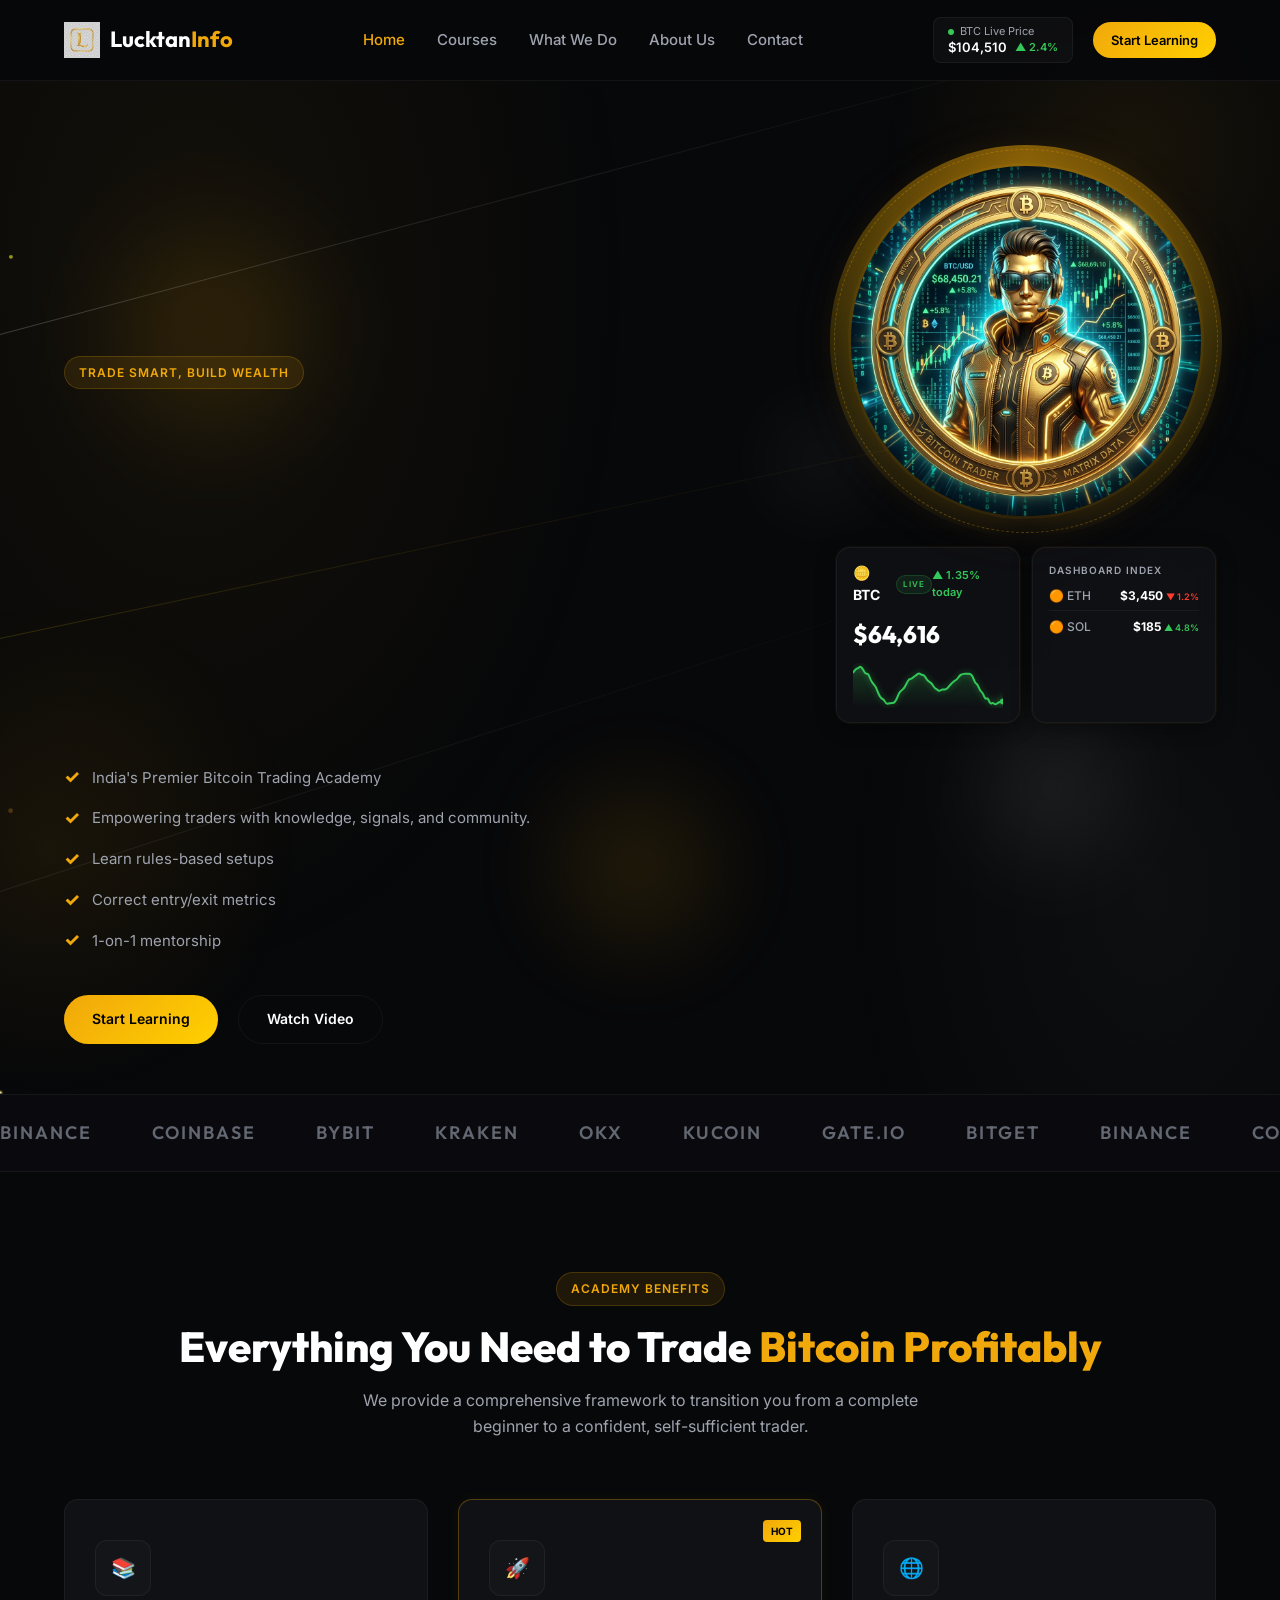
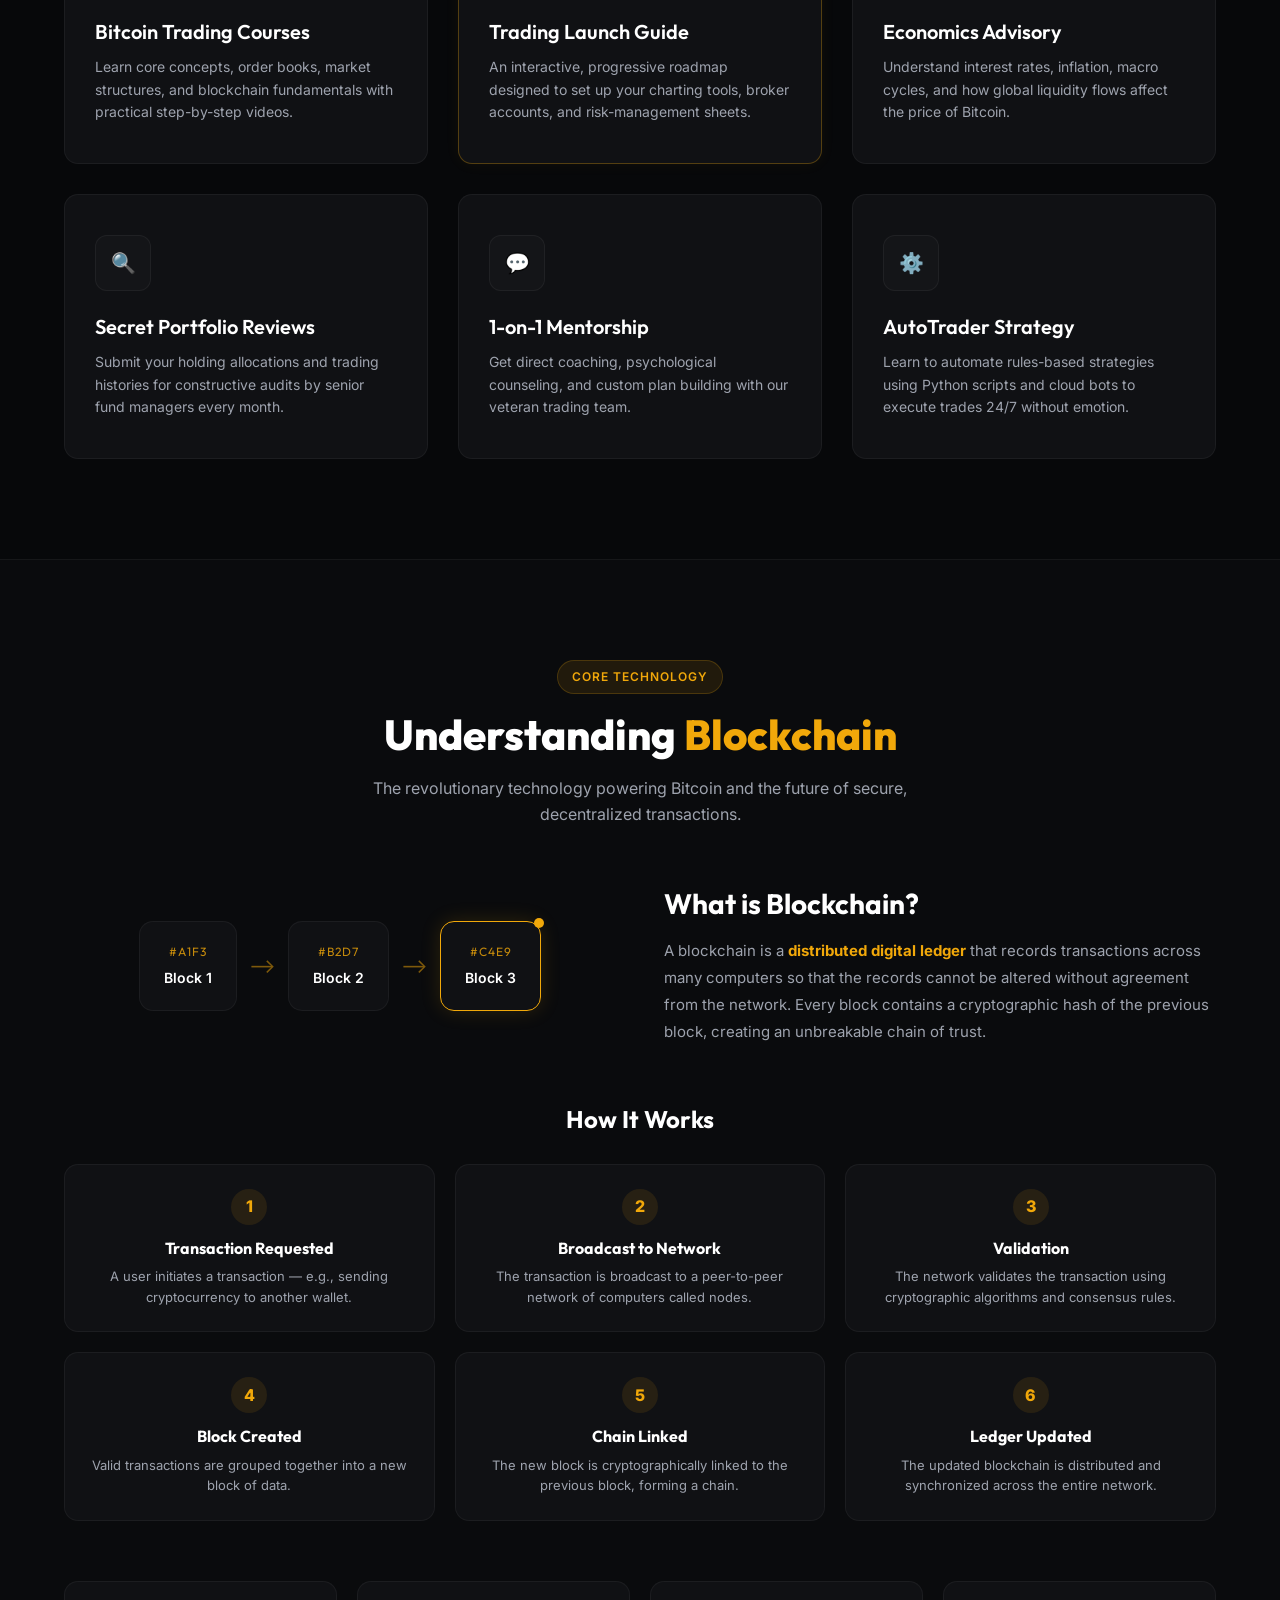
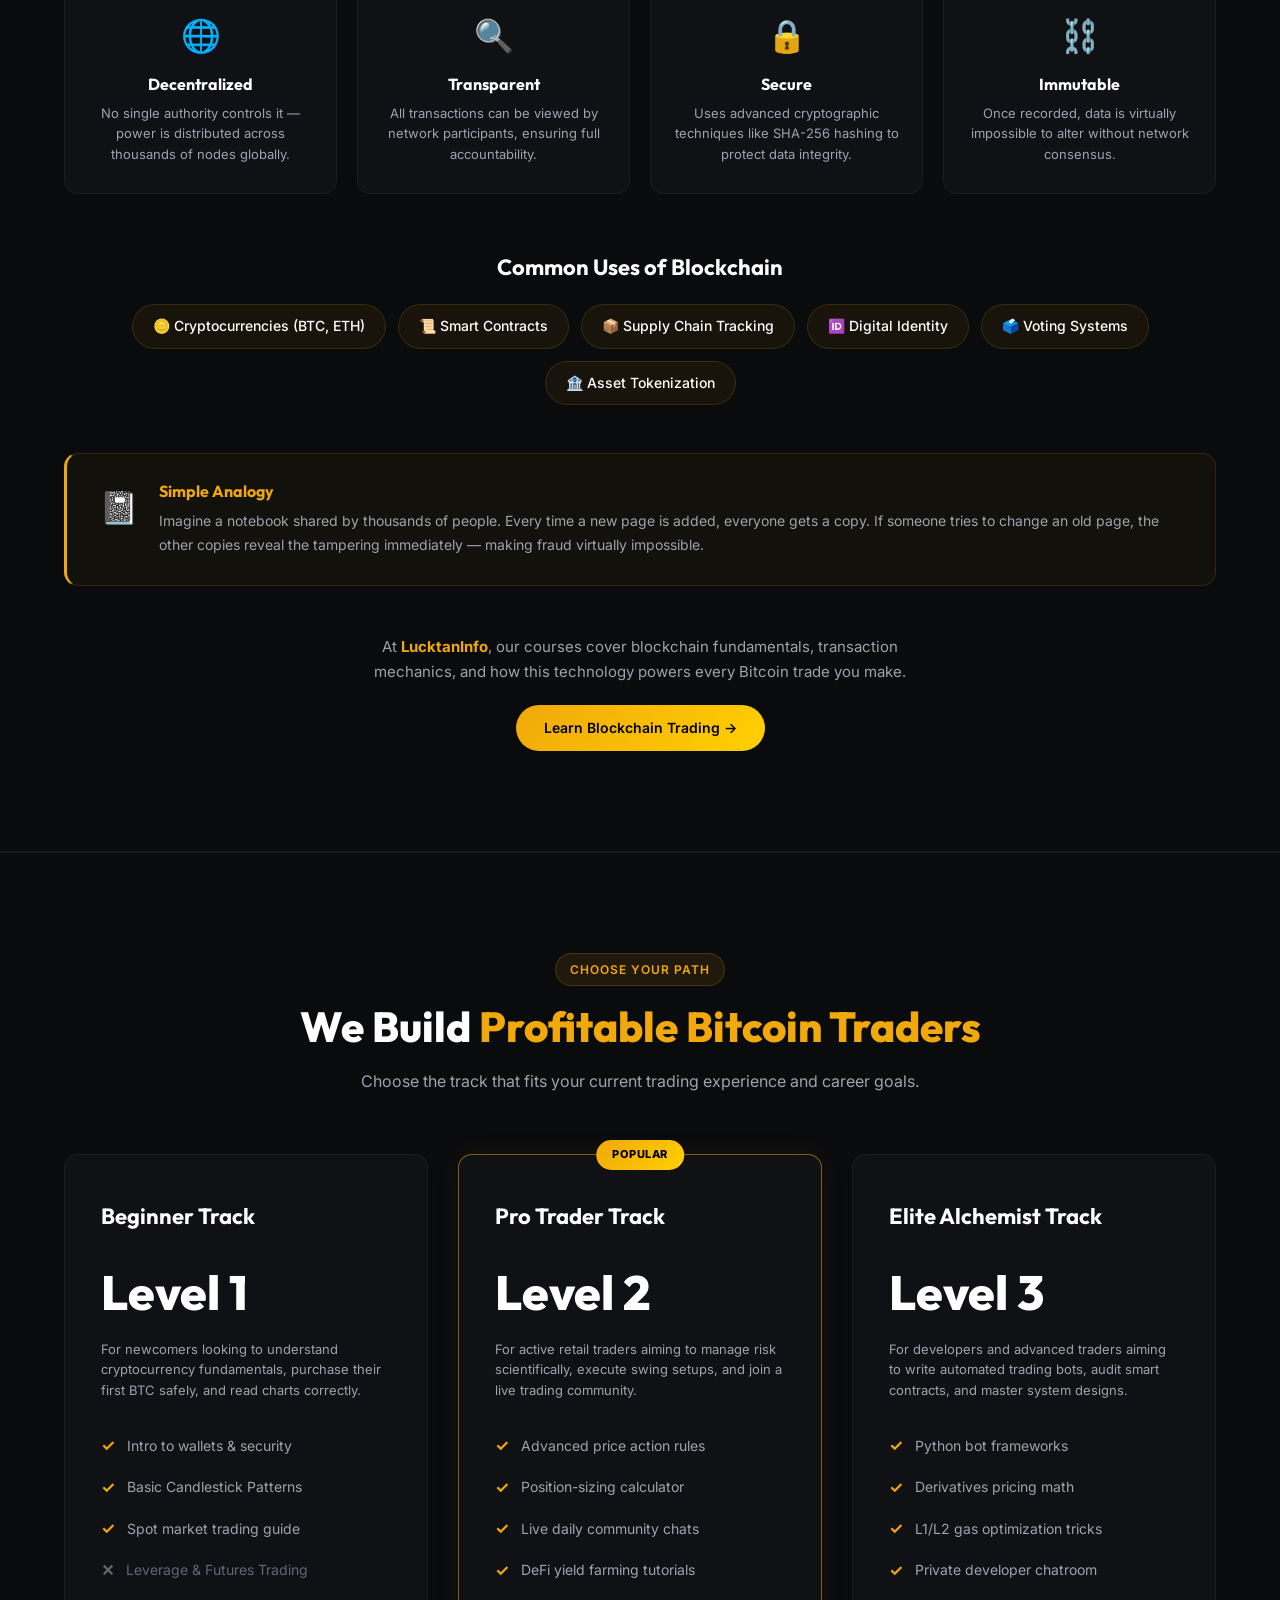
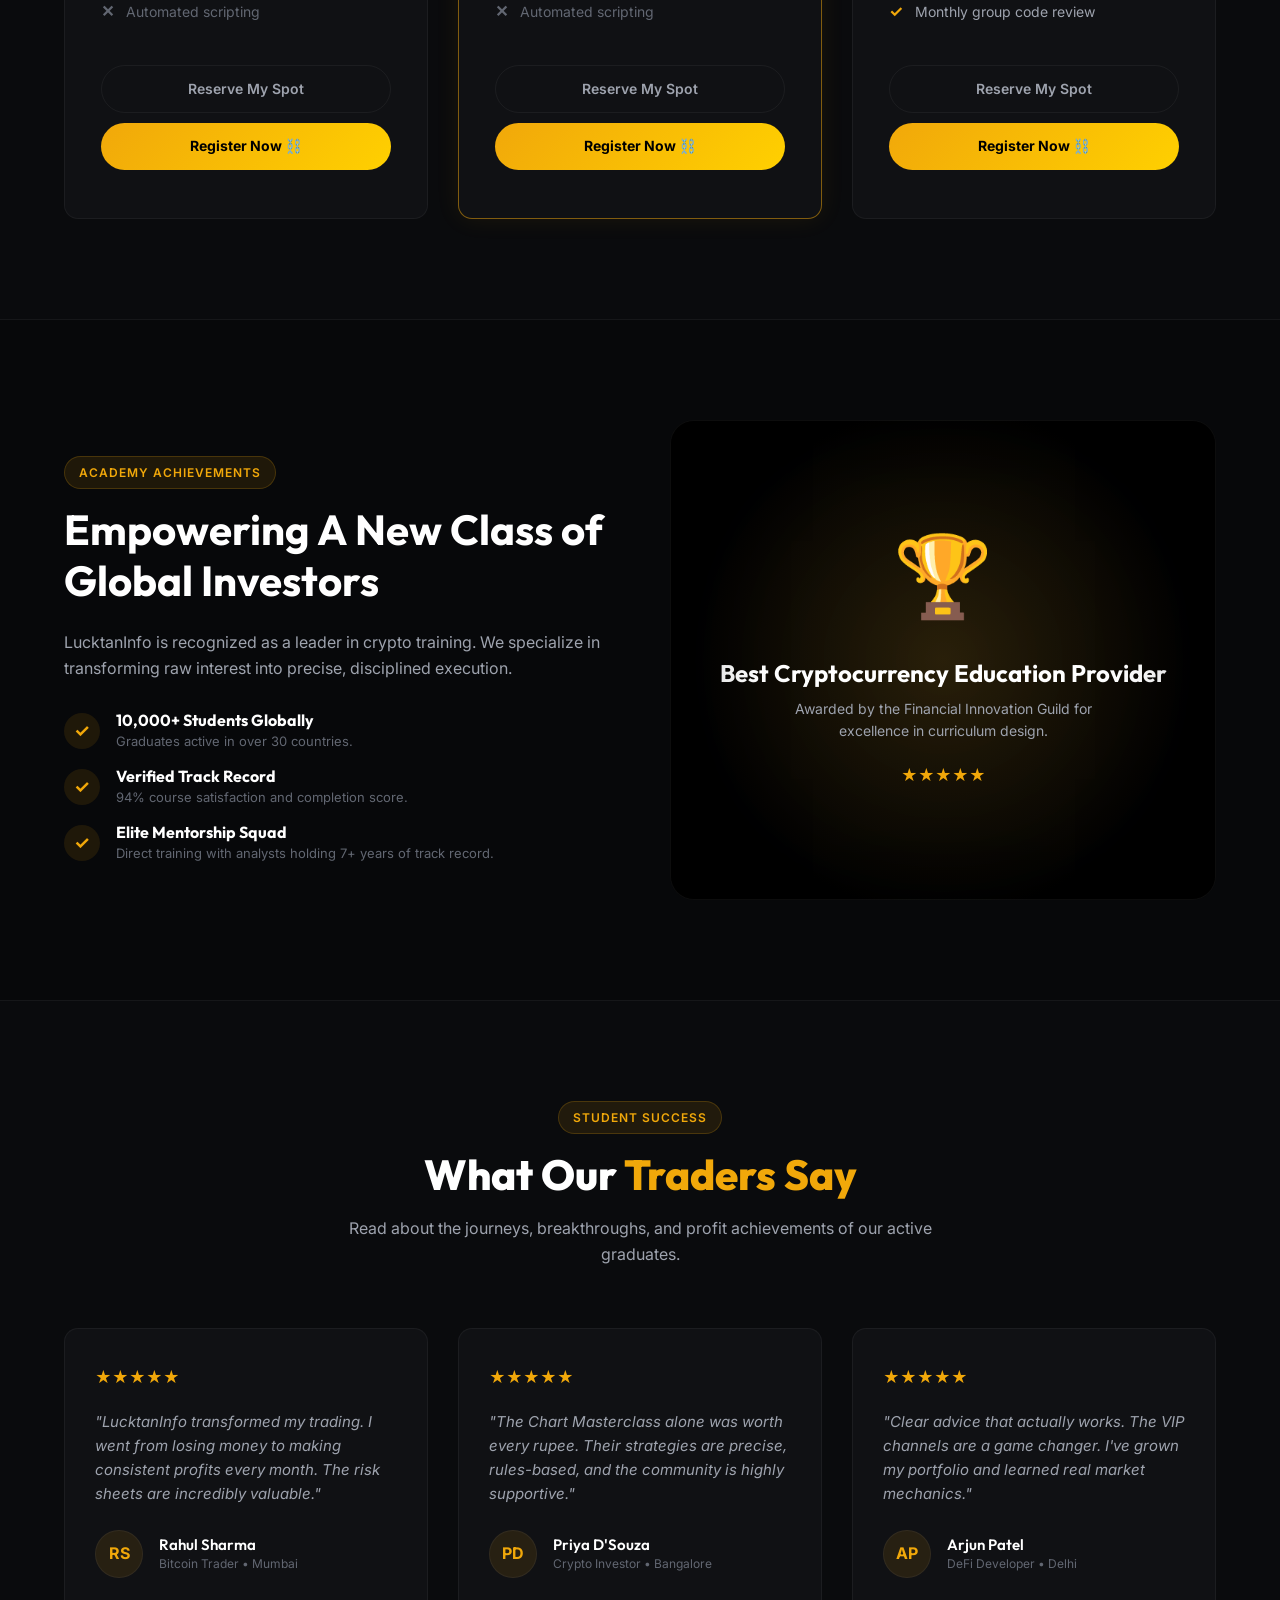
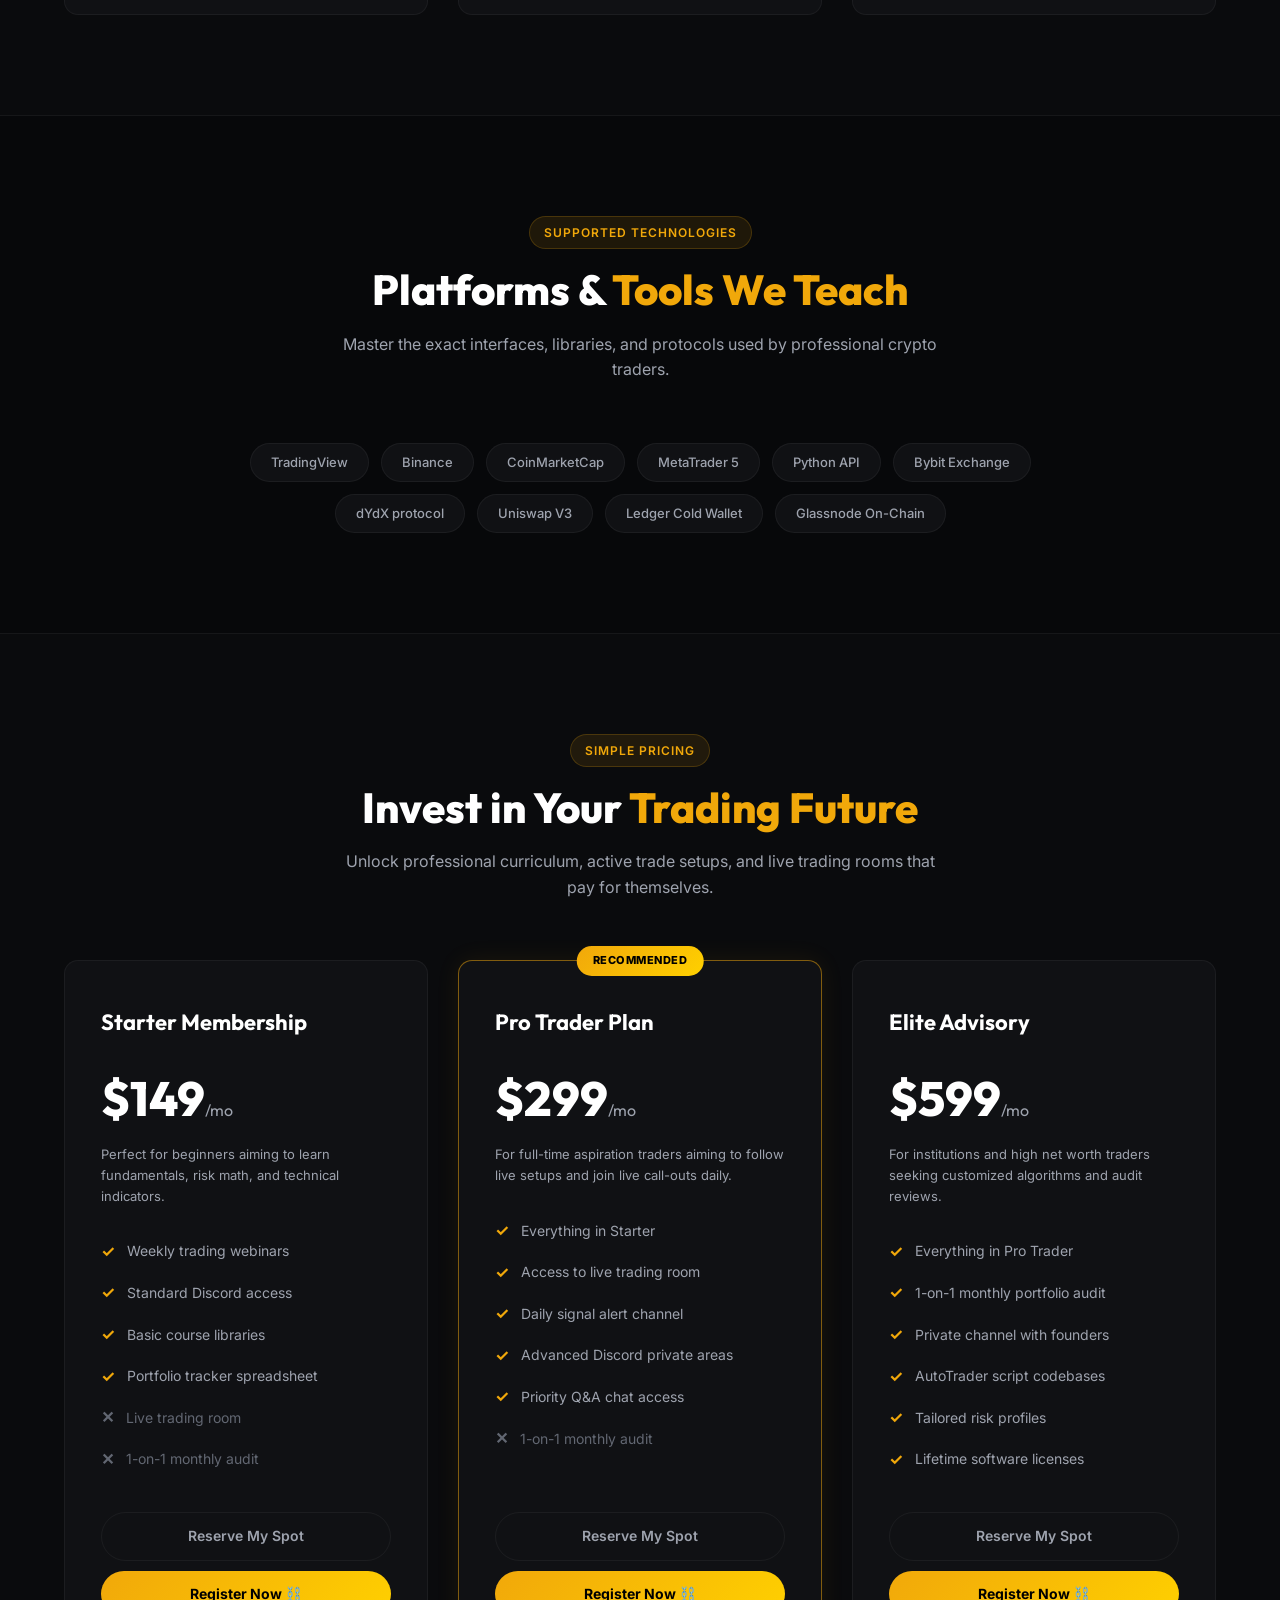
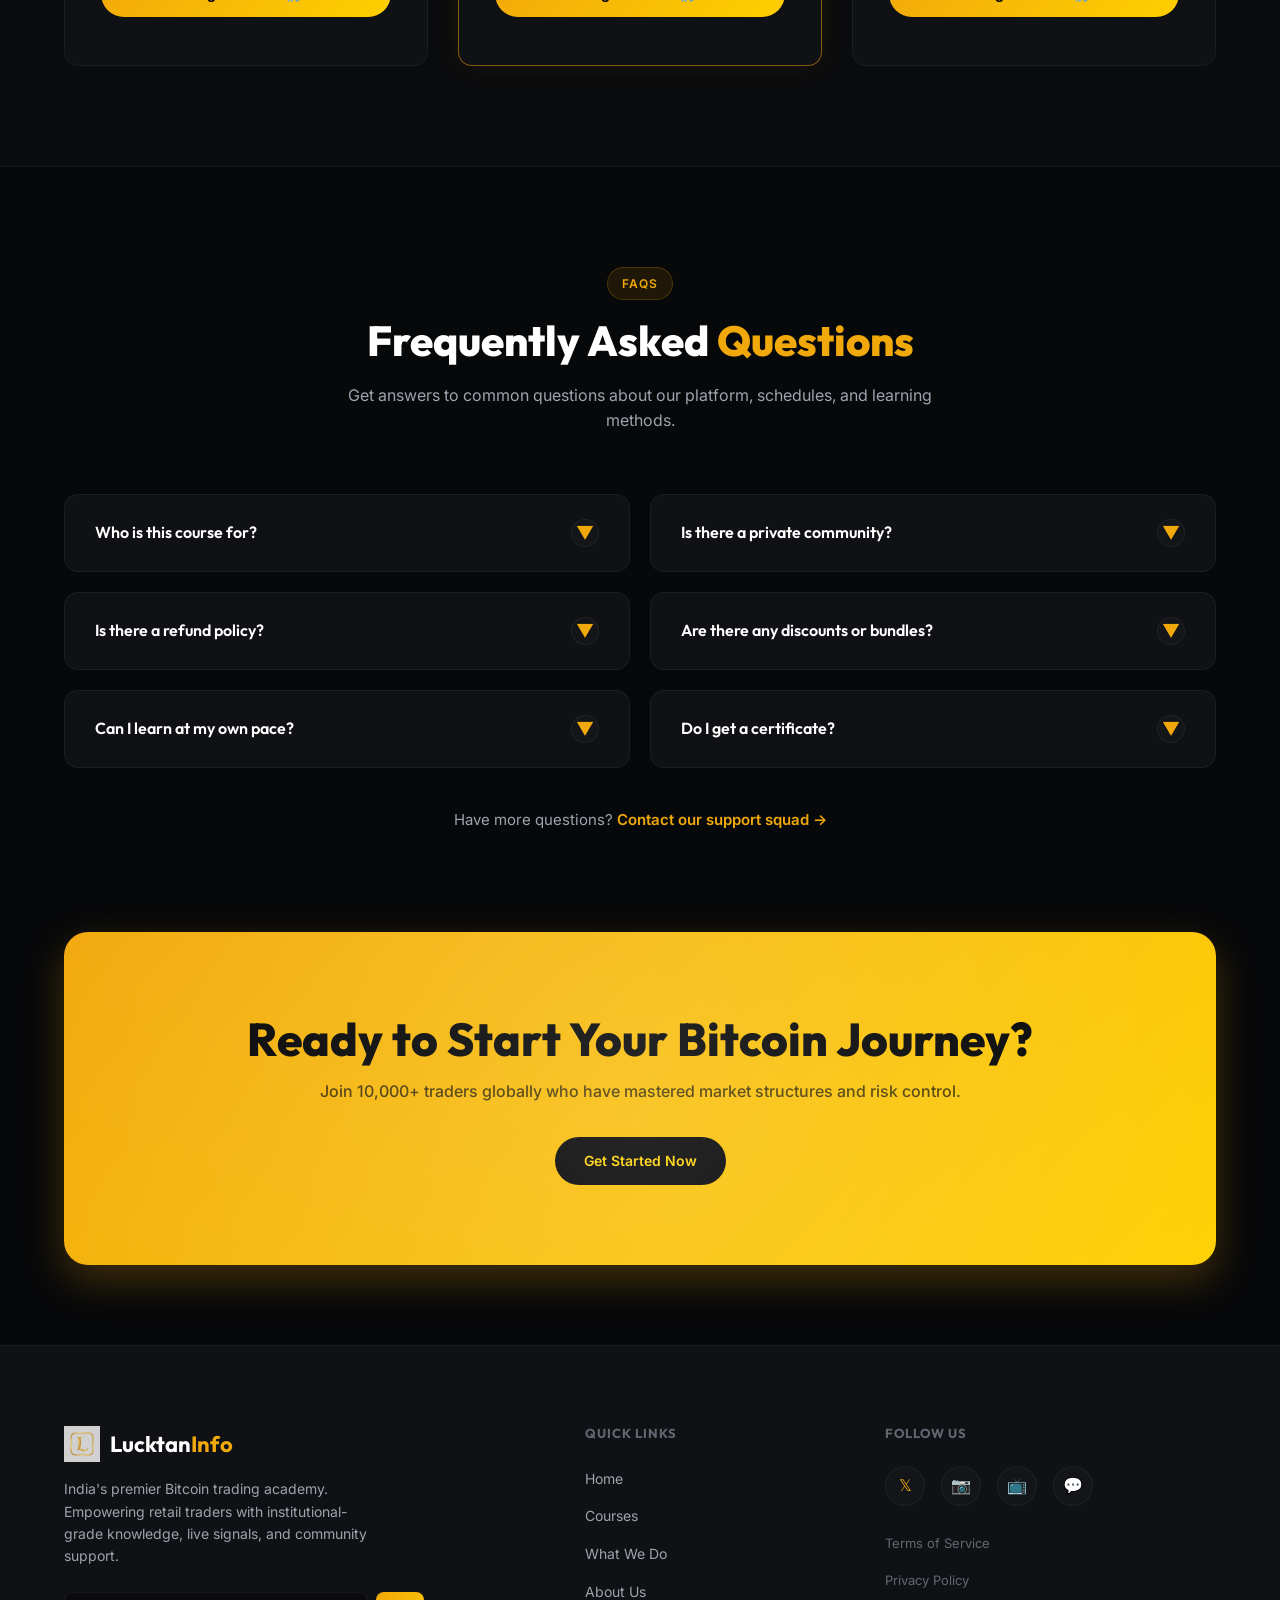
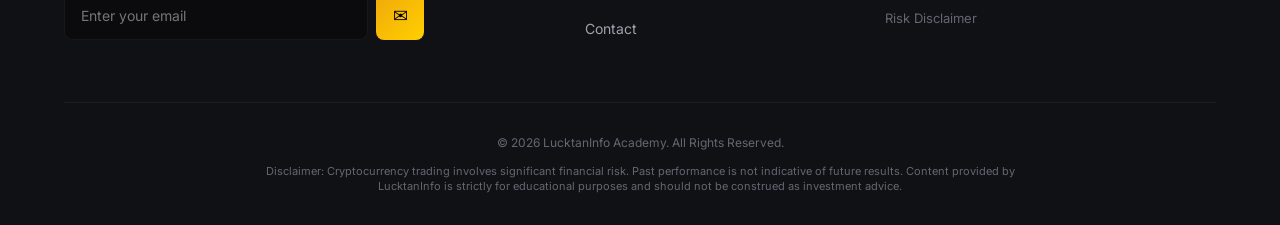
==== commit e1a41594: "Sequential word cycle: Master→Bitcoin.→Build→Wealth.→Trade→Smarter. one at a time, same spot, loops " ====
--- a/index.html
+++ b/index.html
@@ -69,17 +69,13 @@
         <div class="hero-content">
           <span class="badge hero-badge">Trade Smart, Build Wealth</span>
           <h1 class="hero-title-stacked">
-            <div class="hero-cycle" style="--cycle-delay: 0s">
-              <span class="hero-word hero-word-gold hero-word-a">Master</span>
-              <span class="hero-word hero-word-white hero-word-b">Bitcoin.</span>
-            </div>
-            <div class="hero-cycle" style="--cycle-delay: 0.6s">
-              <span class="hero-word hero-word-gold hero-word-a">Build</span>
-              <span class="hero-word hero-word-white hero-word-b">Wealth.</span>
-            </div>
-            <div class="hero-cycle" style="--cycle-delay: 1.2s">
-              <span class="hero-word hero-word-gold hero-word-a">Trade</span>
-              <span class="hero-word hero-word-white hero-word-b hero-word-underline">Smarter.</span>
+            <div class="hero-cycle-single">
+              <span class="hero-word hero-word-gold" style="--word-idx: 0">Master</span>
+              <span class="hero-word hero-word-white" style="--word-idx: 1">Bitcoin.</span>
+              <span class="hero-word hero-word-gold" style="--word-idx: 2">Build</span>
+              <span class="hero-word hero-word-white" style="--word-idx: 3">Wealth.</span>
+              <span class="hero-word hero-word-gold" style="--word-idx: 4">Trade</span>
+              <span class="hero-word hero-word-white hero-word-underline" style="--word-idx: 5">Smarter.</span>
             </div>
           </h1>
         </div>
--- a/css/style.css
+++ b/css/style.css
@@ -525,64 +525,102 @@
   overflow: hidden;
 }
 
-/* ── Hero Cycling Word Pairs ── */
-.hero-cycle {
+/* ── Single Cycling Hero Words ── */
+.hero-cycle-single {
   position: relative;
   display: block;
-  height: 1.1em;
+  height: 1.15em;
   overflow: hidden;
-  opacity: 0;
-  animation: cycleRowReveal 0.5s ease forwards;
-  animation-delay: var(--cycle-delay);
-}
-
-@keyframes cycleRowReveal {
-  0% { opacity: 0; transform: translateY(20px); }
-  100% { opacity: 1; transform: translateY(0); }
-}
-
-/* Both words sit in the same space */
+}
+
+/* All words stacked in same position */
 .hero-word {
   position: absolute;
   left: 0; top: 0;
   display: block;
   white-space: nowrap;
-}
-
-/* Word A (gold) — visible first half of cycle */
-.hero-word-a {
-  animation: wordCycleA 4s ease-in-out infinite;
-  animation-delay: var(--cycle-delay);
-}
-
-/* Word B (white) — visible second half of cycle */
-.hero-word-b {
   opacity: 0;
-  animation: wordCycleB 4s ease-in-out infinite;
-  animation-delay: var(--cycle-delay);
-}
-
-@keyframes wordCycleA {
-  0%   { opacity: 1; transform: translateY(0); filter: blur(0); }
-  20%  { opacity: 1; transform: translateY(0); filter: blur(0); }
-  30%  { opacity: 0; transform: translateY(-30px); filter: blur(4px); }
-  50%  { opacity: 0; transform: translateY(30px); filter: blur(4px); }
-  70%  { opacity: 0; transform: translateY(30px); filter: blur(4px); }
-  80%  { opacity: 1; transform: translateY(0); filter: blur(0); }
-  100% { opacity: 1; transform: translateY(0); filter: blur(0); }
-}
-
-@keyframes wordCycleB {
-  0%   { opacity: 0; transform: translateY(30px); filter: blur(4px); }
-  20%  { opacity: 0; transform: translateY(30px); filter: blur(4px); }
-  30%  { opacity: 1; transform: translateY(0); filter: blur(0); }
-  50%  { opacity: 1; transform: translateY(0); filter: blur(0); }
-  70%  { opacity: 1; transform: translateY(0); filter: blur(0); }
-  80%  { opacity: 0; transform: translateY(-30px); filter: blur(4px); }
-  100% { opacity: 0; transform: translateY(30px); filter: blur(4px); }
-}
-
-/* ── White text style ── */
+  transform: translateY(40px);
+  filter: blur(6px);
+}
+
+/*
+  Total cycle = 9s, 6 words → 1.5s per word
+  Each word: 0%→fade in, hold, fade out
+  word-0: 0% - 16.67%
+  word-1: 16.67% - 33.33%
+  word-2: 33.33% - 50%
+  word-3: 50% - 66.67%
+  word-4: 66.67% - 83.33%
+  word-5: 83.33% - 100%
+*/
+
+.hero-cycle-single .hero-word:nth-child(1) { animation: wordShow0 9s ease-in-out infinite; }
+.hero-cycle-single .hero-word:nth-child(2) { animation: wordShow1 9s ease-in-out infinite; }
+.hero-cycle-single .hero-word:nth-child(3) { animation: wordShow2 9s ease-in-out infinite; }
+.hero-cycle-single .hero-word:nth-child(4) { animation: wordShow3 9s ease-in-out infinite; }
+.hero-cycle-single .hero-word:nth-child(5) { animation: wordShow4 9s ease-in-out infinite; }
+.hero-cycle-single .hero-word:nth-child(6) { animation: wordShow5 9s ease-in-out infinite; }
+
+/* Word 1: Master (0% – 16.67%) */
+@keyframes wordShow0 {
+  0%    { opacity: 0; transform: translateY(40px); filter: blur(6px); }
+  2%    { opacity: 1; transform: translateY(0);    filter: blur(0); }
+  14%   { opacity: 1; transform: translateY(0);    filter: blur(0); }
+  17%   { opacity: 0; transform: translateY(-40px); filter: blur(6px); }
+  100%  { opacity: 0; }
+}
+
+/* Word 2: Bitcoin. (16.67% – 33.33%) */
+@keyframes wordShow1 {
+  0%    { opacity: 0; }
+  15%   { opacity: 0; transform: translateY(40px); filter: blur(6px); }
+  19%   { opacity: 1; transform: translateY(0);    filter: blur(0); }
+  31%   { opacity: 1; transform: translateY(0);    filter: blur(0); }
+  34%   { opacity: 0; transform: translateY(-40px); filter: blur(6px); }
+  100%  { opacity: 0; }
+}
+
+/* Word 3: Build (33.33% – 50%) */
+@keyframes wordShow2 {
+  0%    { opacity: 0; }
+  32%   { opacity: 0; transform: translateY(40px); filter: blur(6px); }
+  36%   { opacity: 1; transform: translateY(0);    filter: blur(0); }
+  47%   { opacity: 1; transform: translateY(0);    filter: blur(0); }
+  50%   { opacity: 0; transform: translateY(-40px); filter: blur(6px); }
+  100%  { opacity: 0; }
+}
+
+/* Word 4: Wealth. (50% – 66.67%) */
+@keyframes wordShow3 {
+  0%    { opacity: 0; }
+  48%   { opacity: 0; transform: translateY(40px); filter: blur(6px); }
+  52%   { opacity: 1; transform: translateY(0);    filter: blur(0); }
+  64%   { opacity: 1; transform: translateY(0);    filter: blur(0); }
+  67%   { opacity: 0; transform: translateY(-40px); filter: blur(6px); }
+  100%  { opacity: 0; }
+}
+
+/* Word 5: Trade (66.67% – 83.33%) */
+@keyframes wordShow4 {
+  0%    { opacity: 0; }
+  65%   { opacity: 0; transform: translateY(40px); filter: blur(6px); }
+  69%   { opacity: 1; transform: translateY(0);    filter: blur(0); }
+  81%   { opacity: 1; transform: translateY(0);    filter: blur(0); }
+  84%   { opacity: 0; transform: translateY(-40px); filter: blur(6px); }
+  100%  { opacity: 0; }
+}
+
+/* Word 6: Smarter. (83.33% – 100%) */
+@keyframes wordShow5 {
+  0%    { opacity: 0; }
+  82%   { opacity: 0; transform: translateY(40px); filter: blur(6px); }
+  86%   { opacity: 1; transform: translateY(0);    filter: blur(0); }
+  97%   { opacity: 1; transform: translateY(0);    filter: blur(0); }
+  100%  { opacity: 0; transform: translateY(-40px); filter: blur(6px); }
+}
+
+/* ── White text ── */
 .hero-word-white {
   color: #ffffff;
   text-shadow: 0 0 20px rgba(255,255,255,0.15);
@@ -598,15 +636,7 @@
   -webkit-background-clip: text;
   -webkit-text-fill-color: transparent;
   background-clip: text;
-  animation: wordCycleA 4s ease-in-out infinite, goldShimmer 3s ease-in-out infinite;
-  animation-delay: var(--cycle-delay), 0s;
   text-shadow: none;
-}
-
-@keyframes goldShimmer {
-  0%   { background-position: 100% 50%; }
-  50%  { background-position: 0% 50%; }
-  100% { background-position: 100% 50%; }
 }
 
 /* ── Underline on "Smarter." ── */
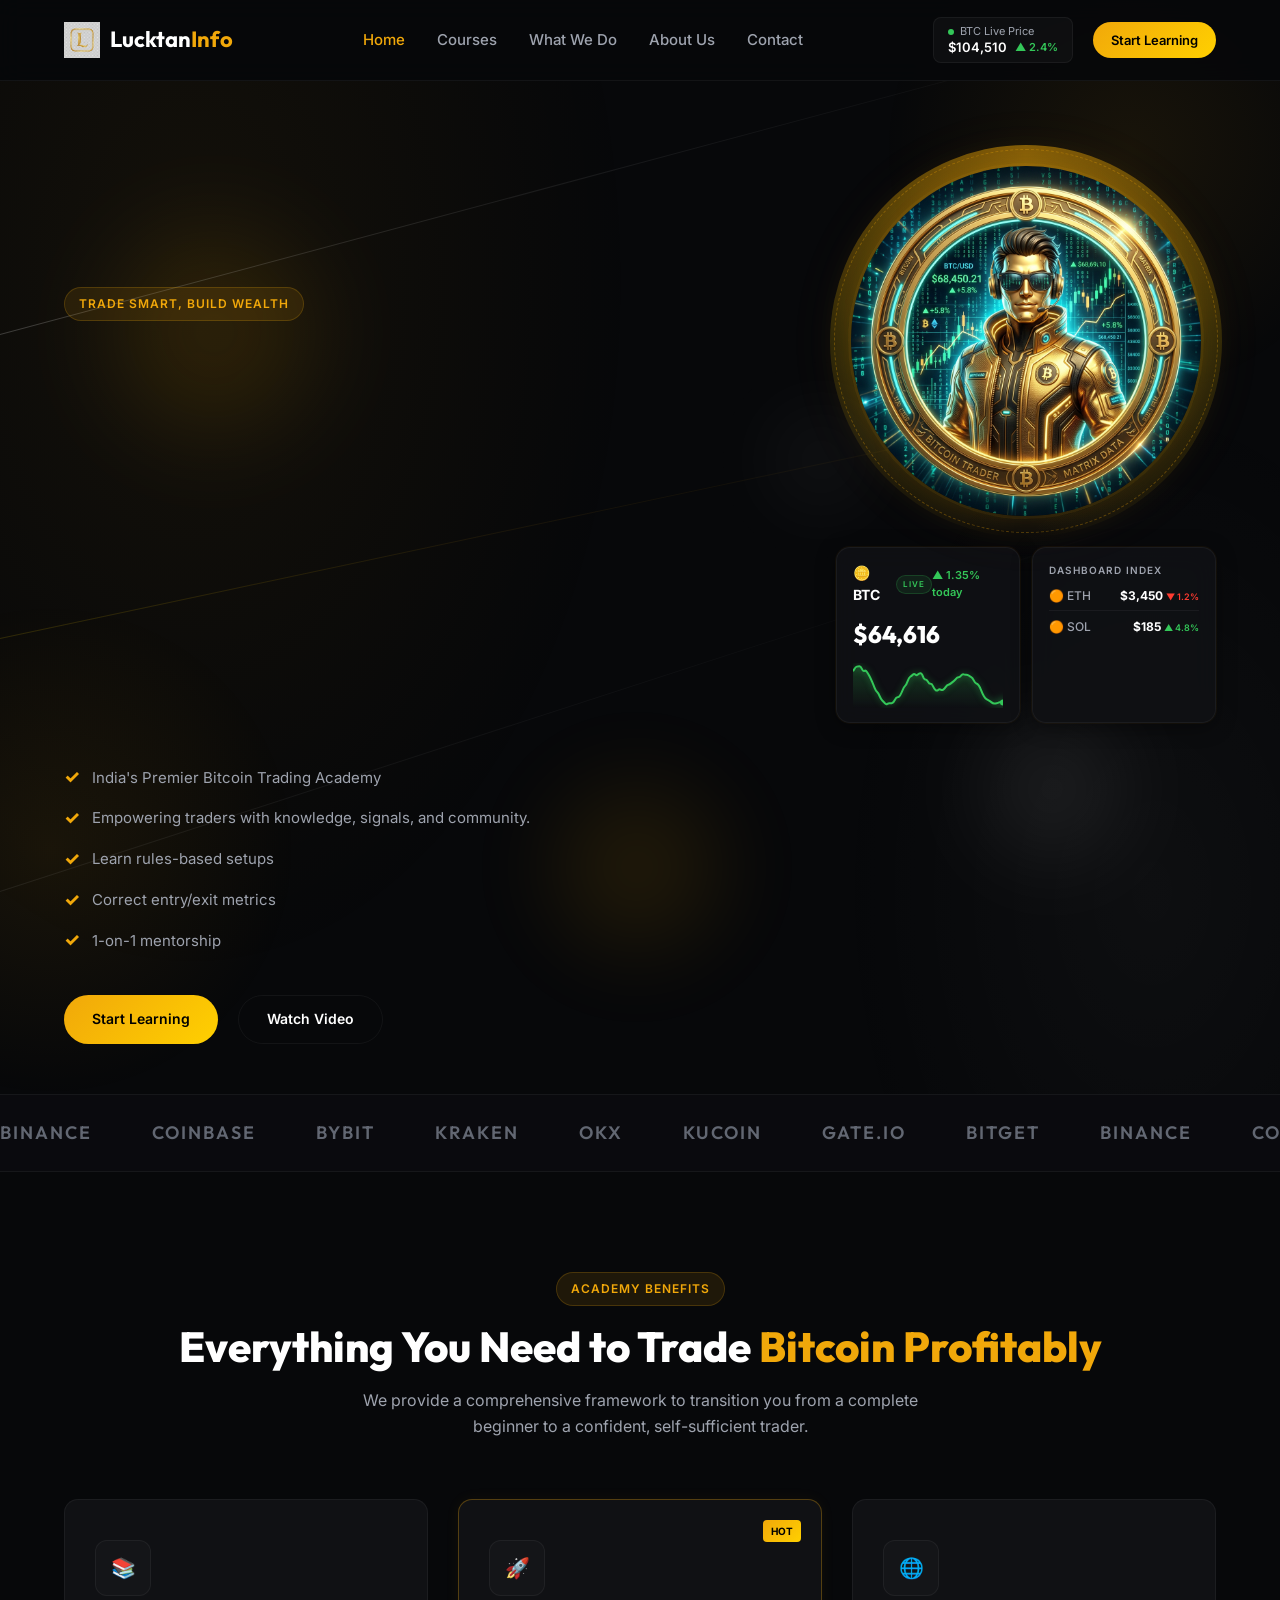
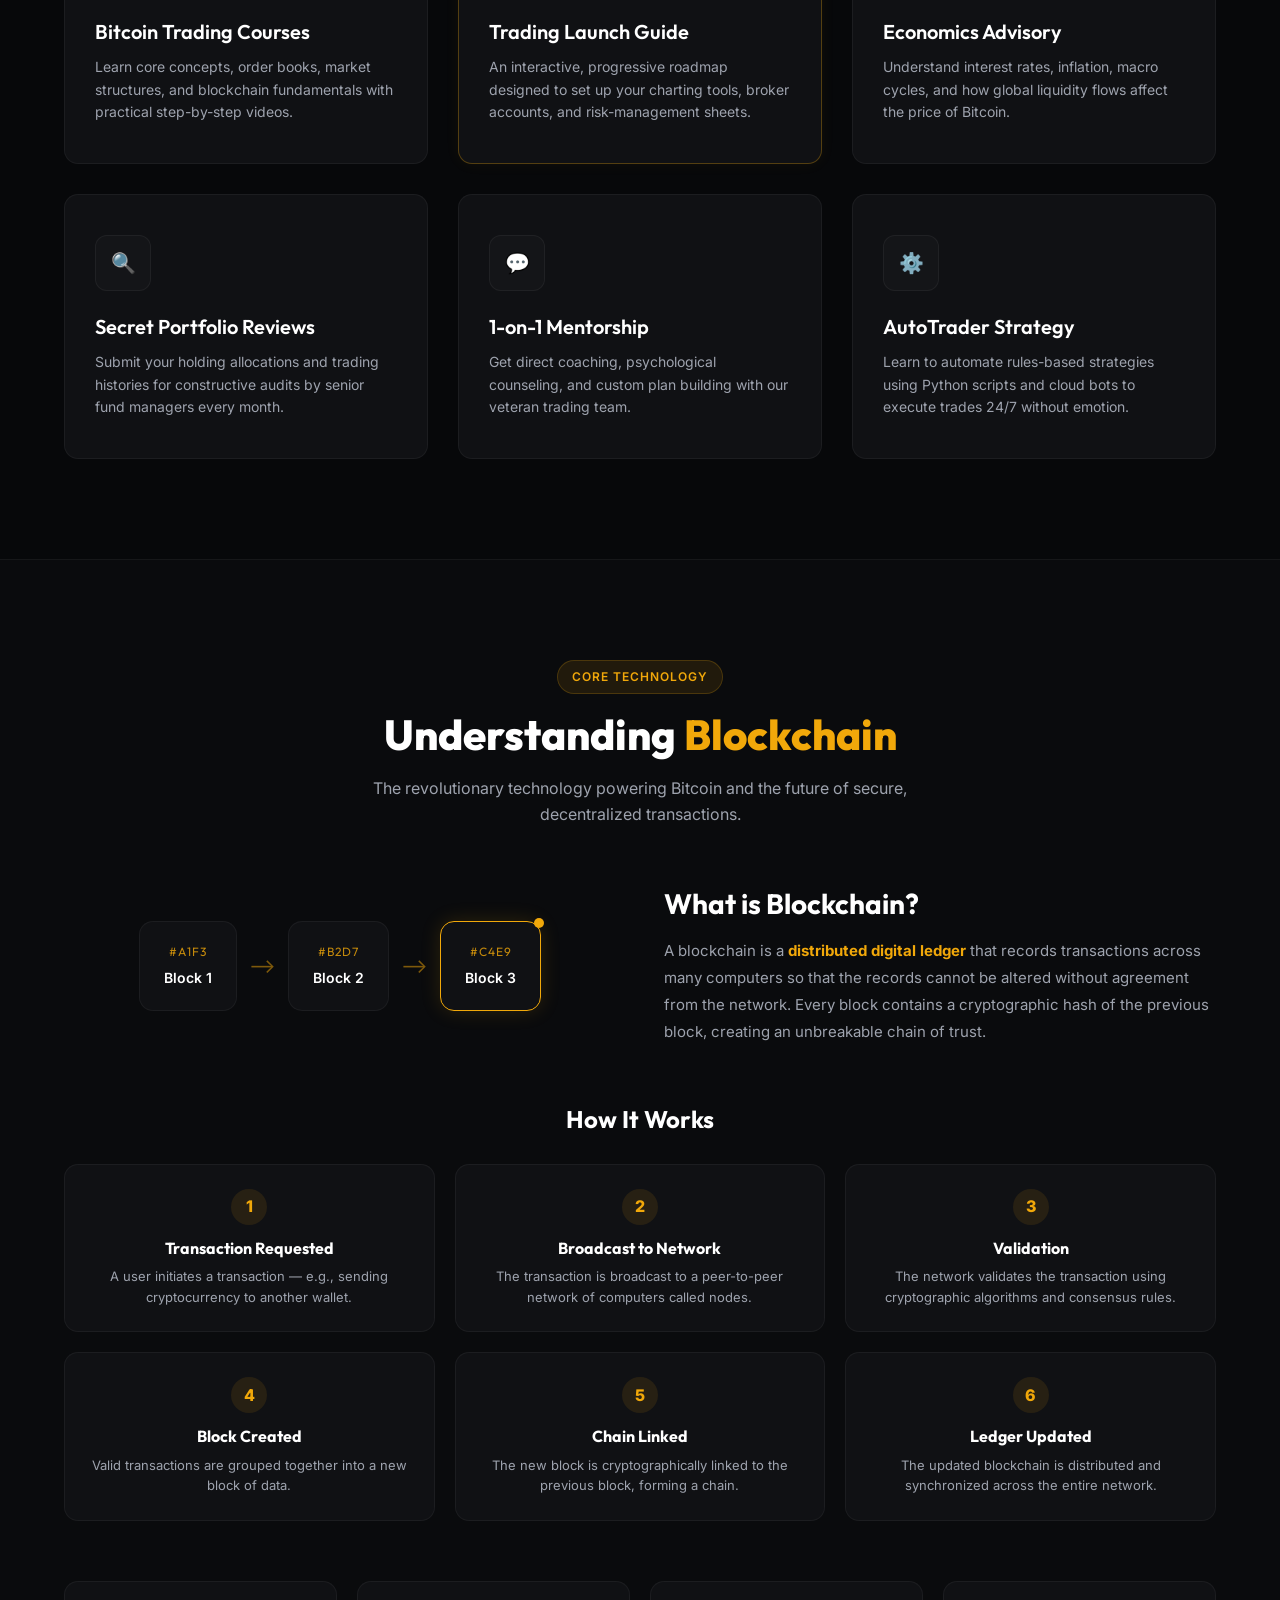
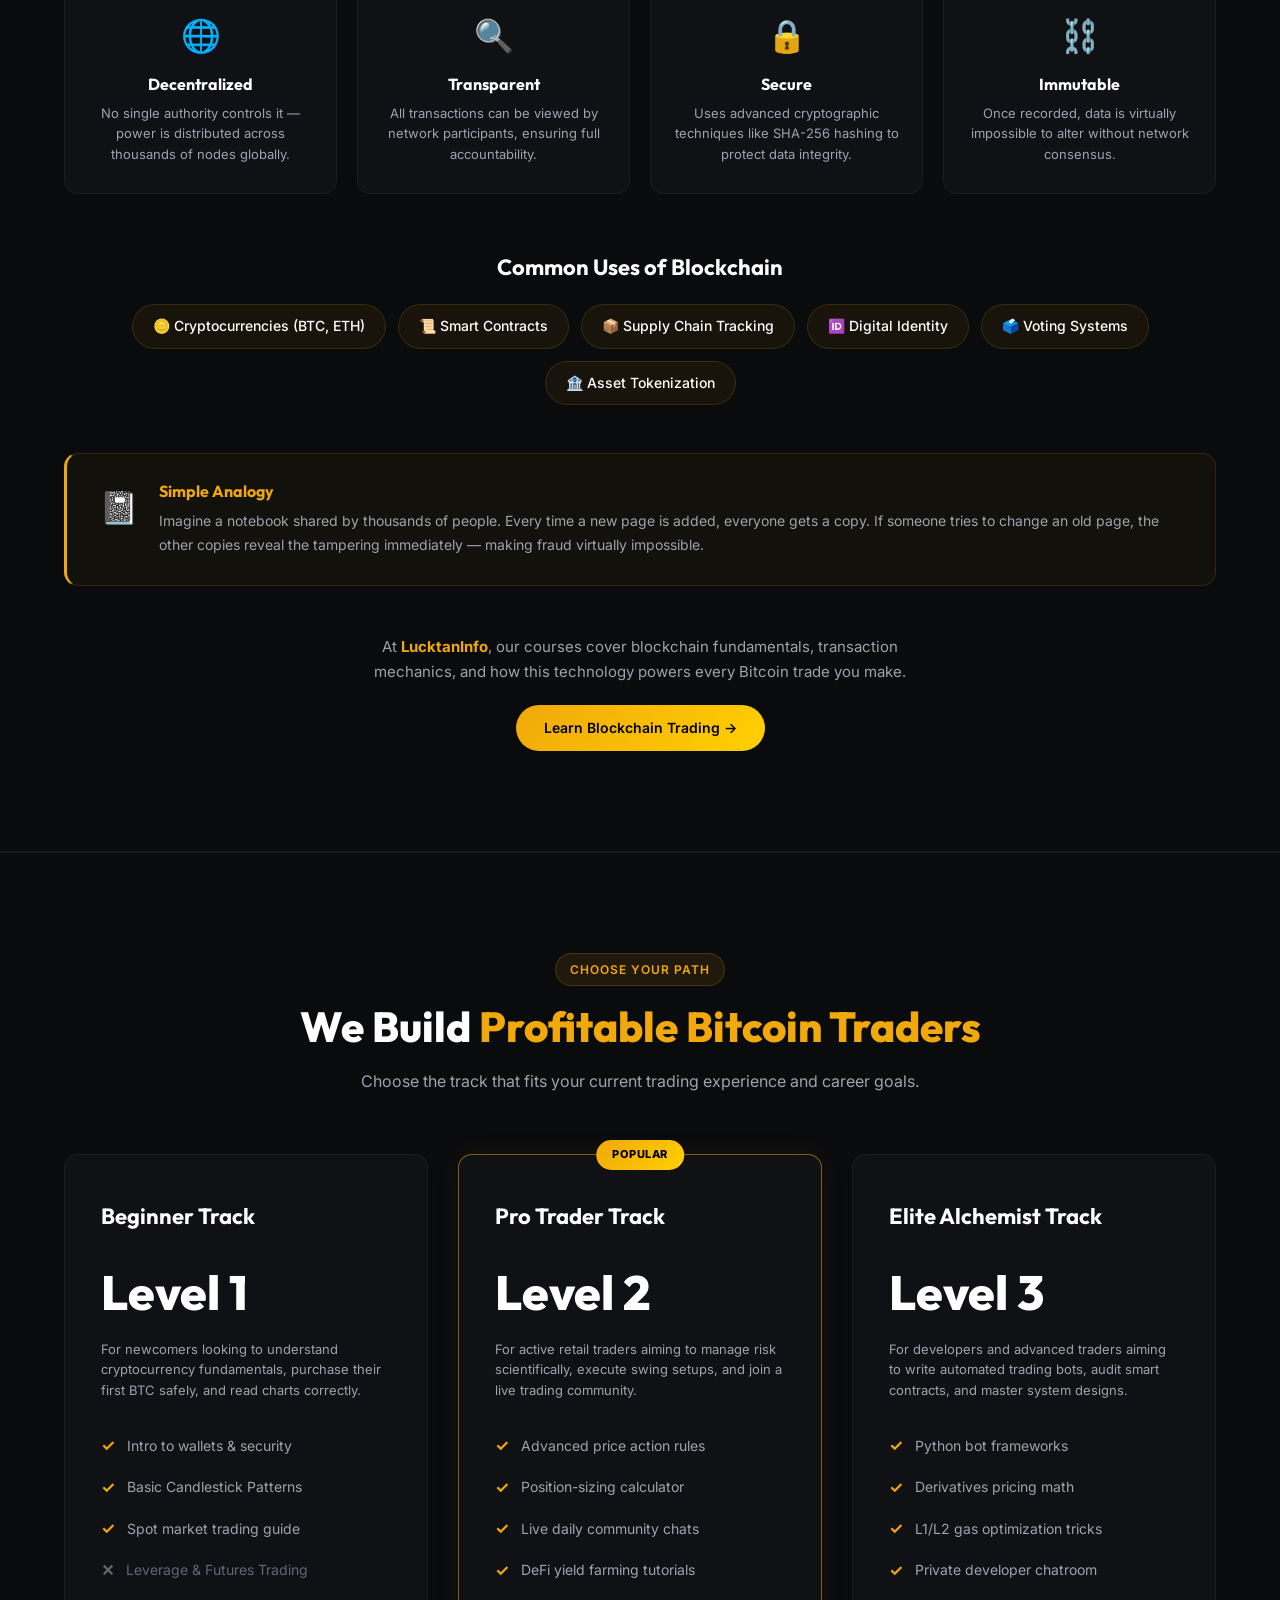
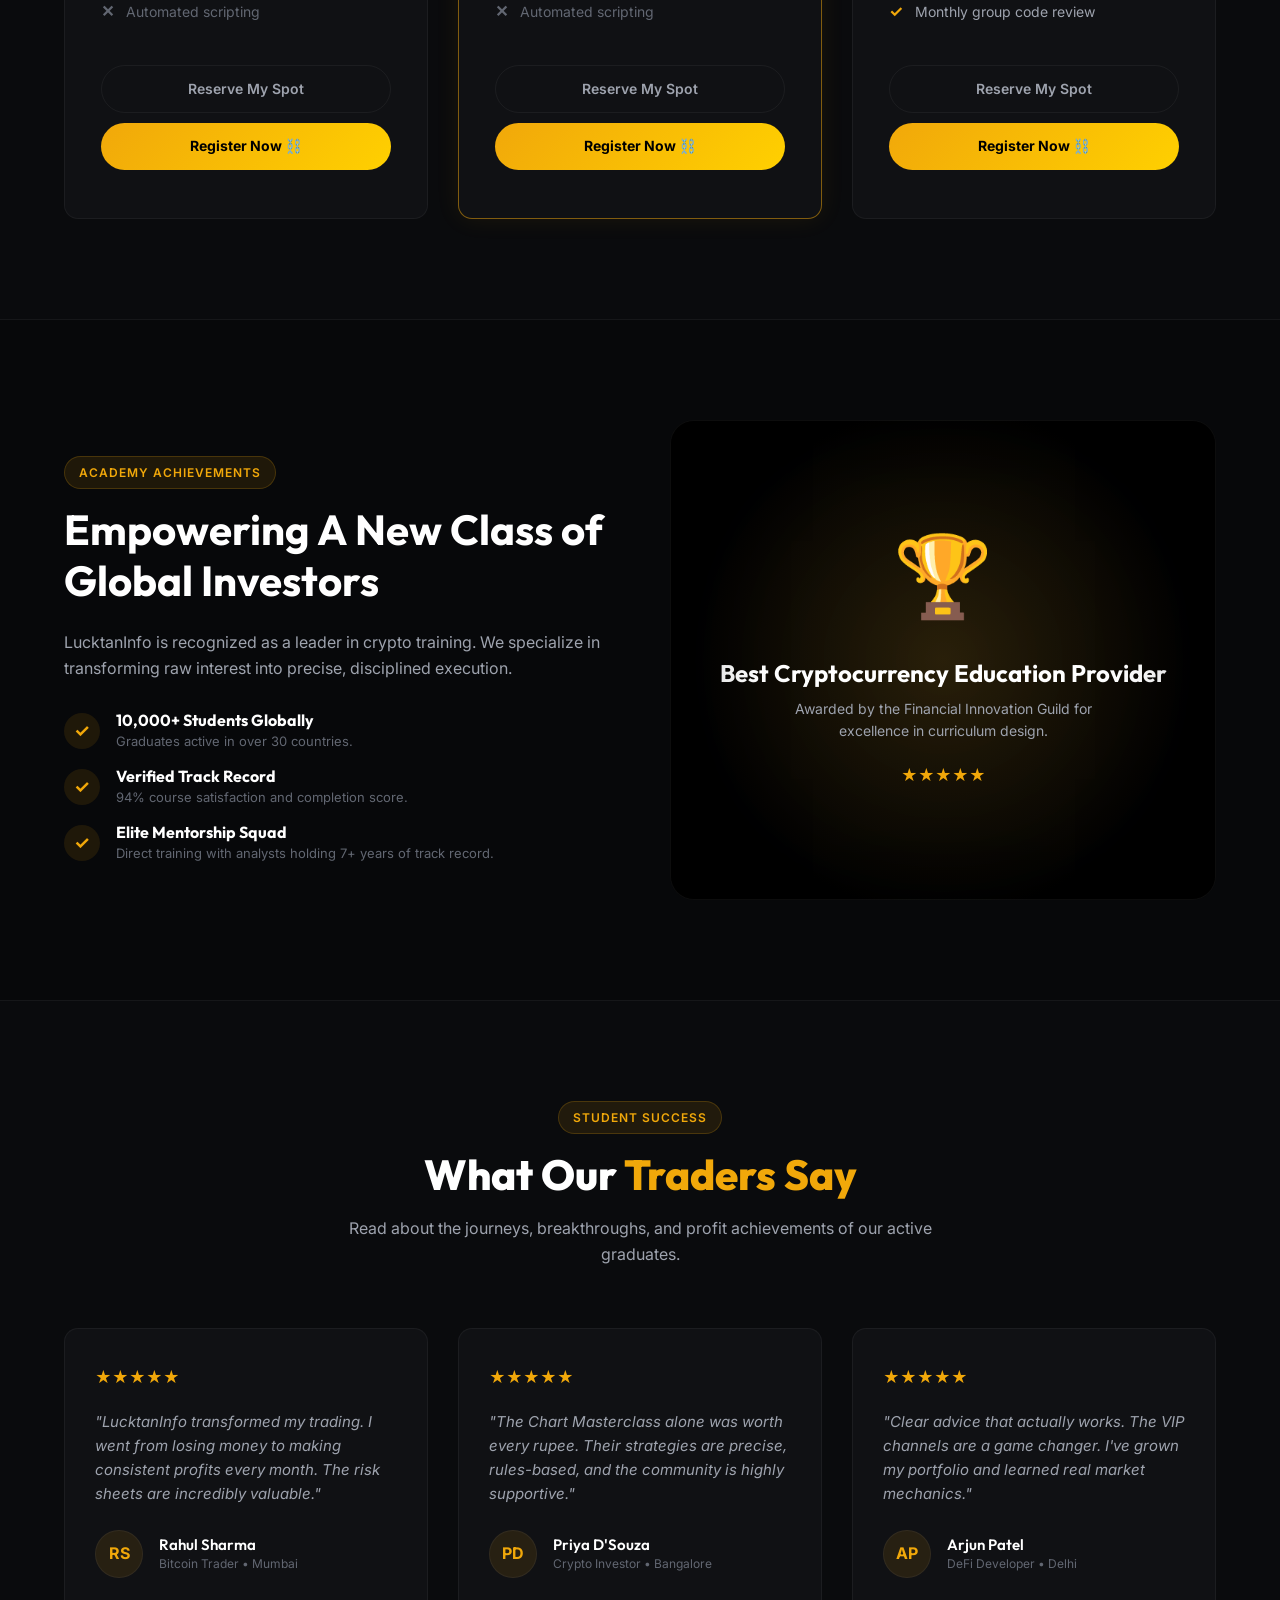
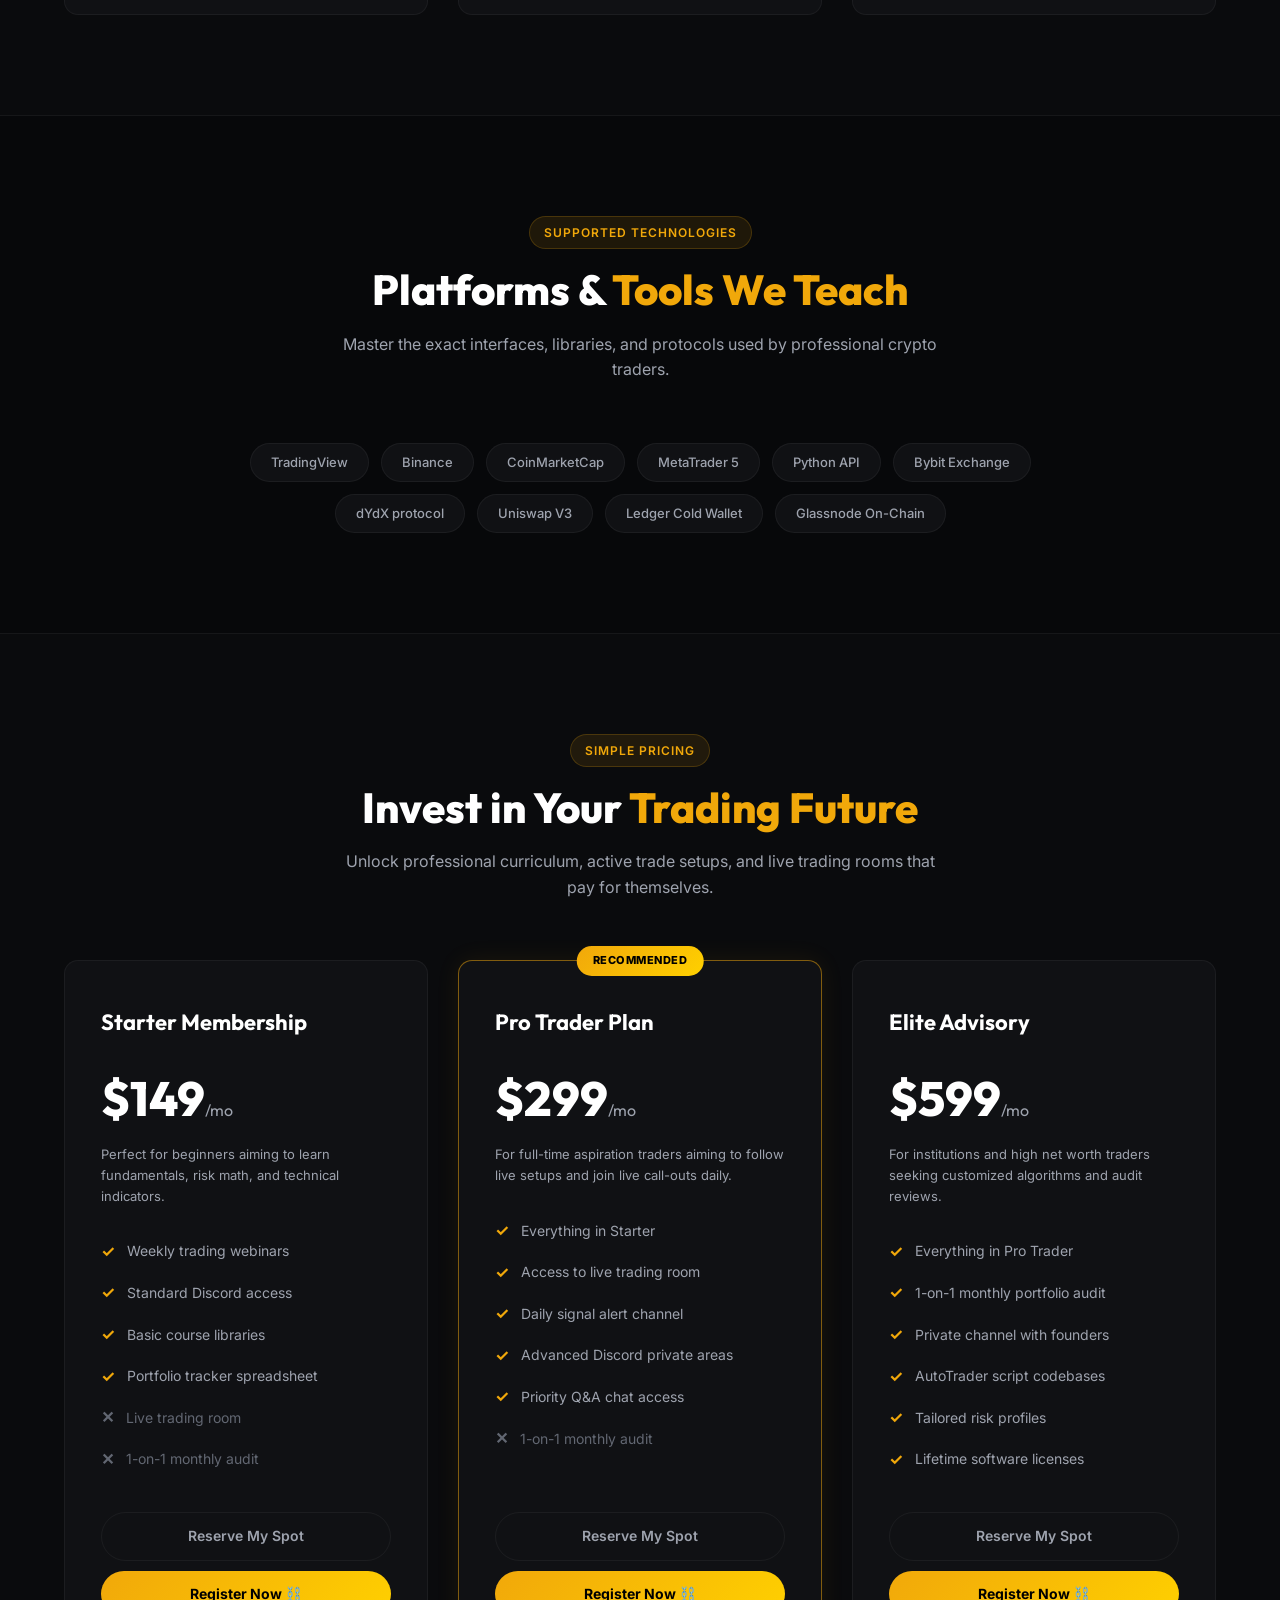
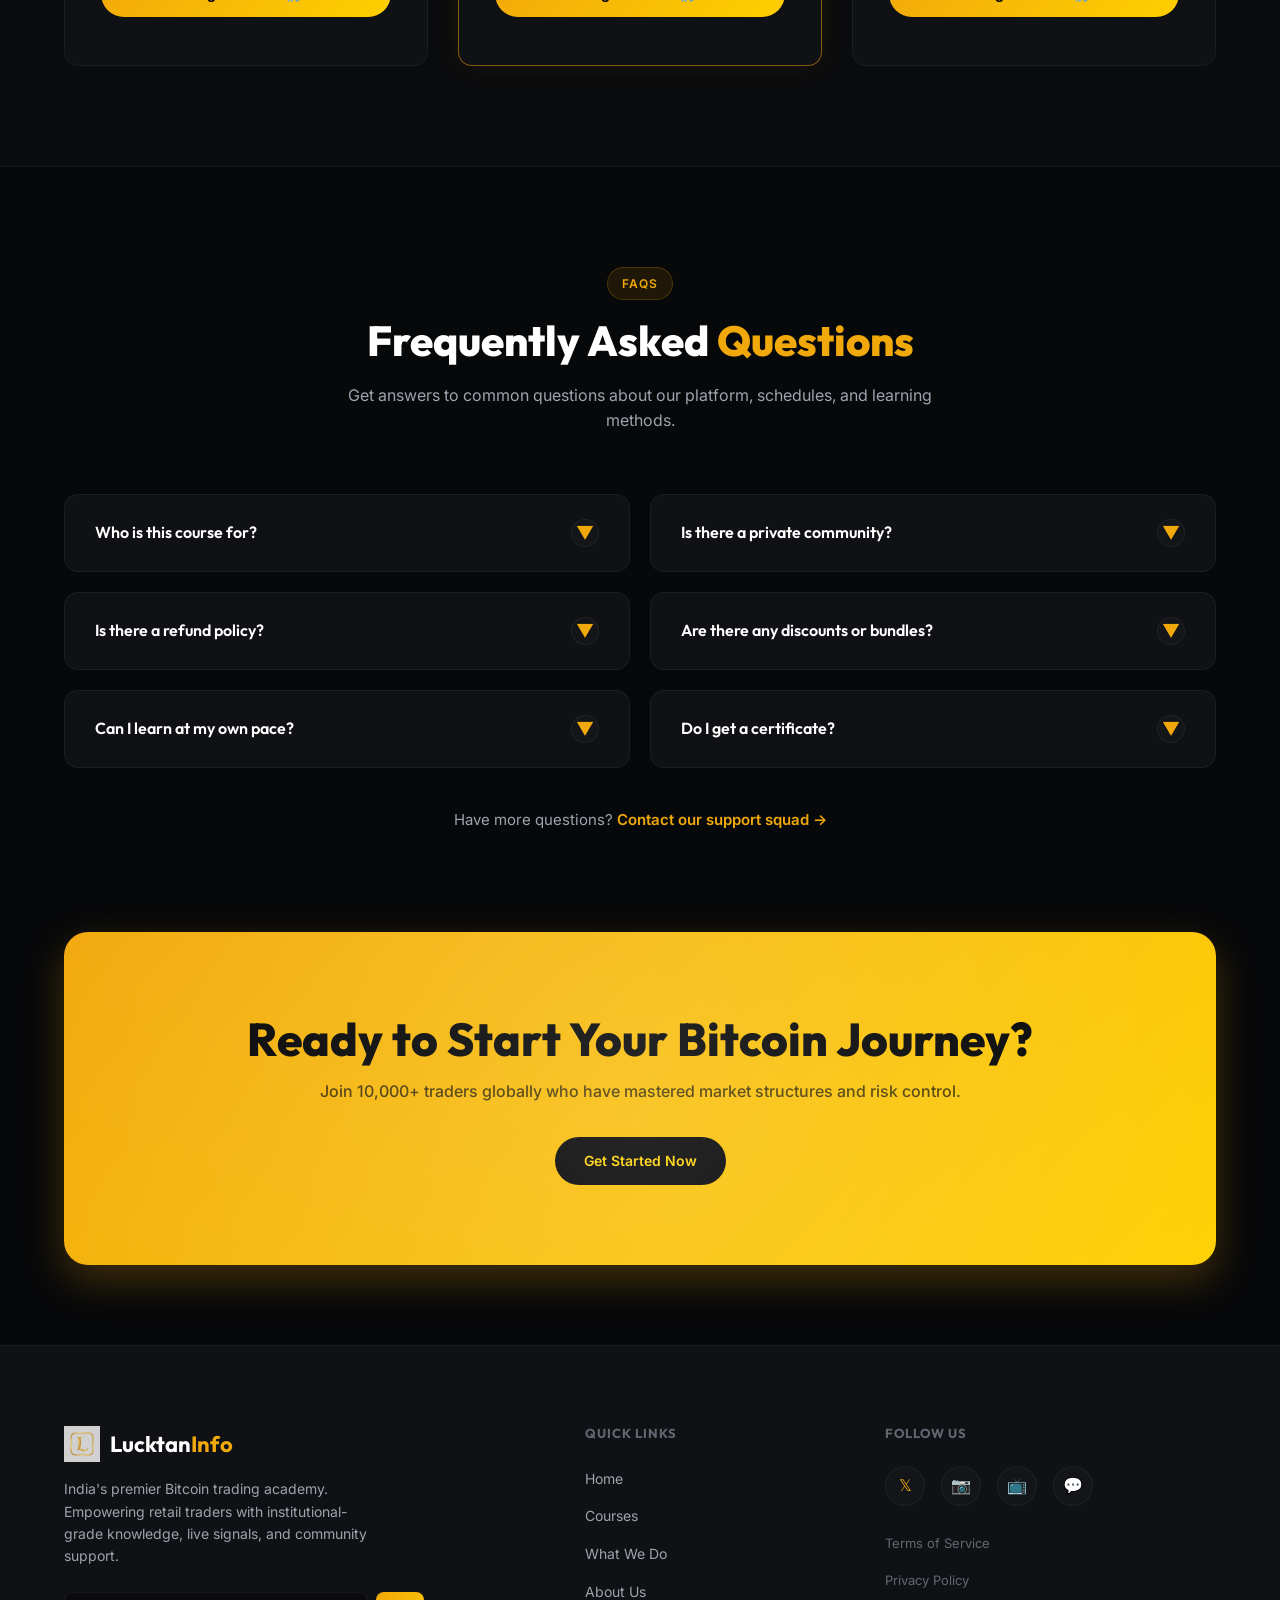
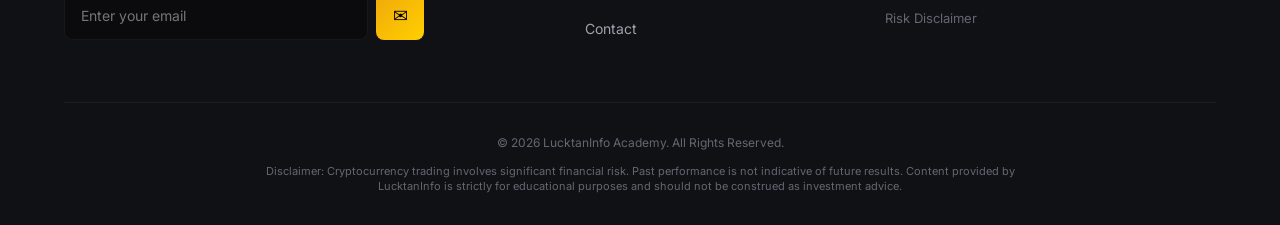
==== commit 9cce40a7: "Two-word pairs cycling: Master/Bitcoin → Build/Wealth → Trade/Smarter, two lines at a time" ====
--- a/index.html
+++ b/index.html
@@ -69,13 +69,19 @@
         <div class="hero-content">
           <span class="badge hero-badge">Trade Smart, Build Wealth</span>
           <h1 class="hero-title-stacked">
-            <div class="hero-cycle-single">
-              <span class="hero-word hero-word-gold" style="--word-idx: 0">Master</span>
-              <span class="hero-word hero-word-white" style="--word-idx: 1">Bitcoin.</span>
-              <span class="hero-word hero-word-gold" style="--word-idx: 2">Build</span>
-              <span class="hero-word hero-word-white" style="--word-idx: 3">Wealth.</span>
-              <span class="hero-word hero-word-gold" style="--word-idx: 4">Trade</span>
-              <span class="hero-word hero-word-white hero-word-underline" style="--word-idx: 5">Smarter.</span>
+            <div class="hero-cycle-container">
+              <div class="hero-pair" style="--pair-idx: 0">
+                <span class="hero-word-gold">Master</span>
+                <span class="hero-word-white">Bitcoin.</span>
+              </div>
+              <div class="hero-pair" style="--pair-idx: 1">
+                <span class="hero-word-gold">Build</span>
+                <span class="hero-word-white">Wealth.</span>
+              </div>
+              <div class="hero-pair" style="--pair-idx: 2">
+                <span class="hero-word-gold">Trade</span>
+                <span class="hero-word-white hero-word-underline">Smarter.</span>
+              </div>
             </div>
           </h1>
         </div>
--- a/css/style.css
+++ b/css/style.css
@@ -516,108 +516,76 @@
 
 /* Custom Stacked Hero Title — Animated Professional */
 .hero-title-stacked {
-  font-size: 72px !important;
+  font-size: 100px !important;
   font-weight: 800;
   line-height: 1.05 !important;
   margin-bottom: 30px !important;
   text-transform: none;
-  letter-spacing: -1.5px;
+  letter-spacing: -2px;
   overflow: hidden;
 }
 
-/* ── Single Cycling Hero Words ── */
-.hero-cycle-single {
+/* ── Cycling Two-Word Pairs ── */
+.hero-cycle-container {
   position: relative;
   display: block;
-  height: 1.15em;
+  height: 2.2em;
   overflow: hidden;
 }
 
-/* All words stacked in same position */
-.hero-word {
+/* Each pair holds two stacked words */
+.hero-pair {
   position: absolute;
   left: 0; top: 0;
+  display: flex;
+  flex-direction: column;
+  opacity: 0;
+  transform: translateY(50px);
+  filter: blur(6px);
+}
+
+.hero-pair span {
   display: block;
-  white-space: nowrap;
-  opacity: 0;
-  transform: translateY(40px);
-  filter: blur(6px);
+  line-height: 1.1;
 }
 
 /*
-  Total cycle = 9s, 6 words → 1.5s per word
-  Each word: 0%→fade in, hold, fade out
-  word-0: 0% - 16.67%
-  word-1: 16.67% - 33.33%
-  word-2: 33.33% - 50%
-  word-3: 50% - 66.67%
-  word-4: 66.67% - 83.33%
-  word-5: 83.33% - 100%
+  3 pairs, total cycle = 9s → 3s per pair
+  Pair 0: 0% - 33.33%
+  Pair 1: 33.33% - 66.67%
+  Pair 2: 66.67% - 100%
 */
 
-.hero-cycle-single .hero-word:nth-child(1) { animation: wordShow0 9s ease-in-out infinite; }
-.hero-cycle-single .hero-word:nth-child(2) { animation: wordShow1 9s ease-in-out infinite; }
-.hero-cycle-single .hero-word:nth-child(3) { animation: wordShow2 9s ease-in-out infinite; }
-.hero-cycle-single .hero-word:nth-child(4) { animation: wordShow3 9s ease-in-out infinite; }
-.hero-cycle-single .hero-word:nth-child(5) { animation: wordShow4 9s ease-in-out infinite; }
-.hero-cycle-single .hero-word:nth-child(6) { animation: wordShow5 9s ease-in-out infinite; }
-
-/* Word 1: Master (0% – 16.67%) */
-@keyframes wordShow0 {
-  0%    { opacity: 0; transform: translateY(40px); filter: blur(6px); }
-  2%    { opacity: 1; transform: translateY(0);    filter: blur(0); }
-  14%   { opacity: 1; transform: translateY(0);    filter: blur(0); }
-  17%   { opacity: 0; transform: translateY(-40px); filter: blur(6px); }
+.hero-pair:nth-child(1) { animation: pairShow0 9s ease-in-out infinite; }
+.hero-pair:nth-child(2) { animation: pairShow1 9s ease-in-out infinite; }
+.hero-pair:nth-child(3) { animation: pairShow2 9s ease-in-out infinite; }
+
+/* Pair 1: Master / Bitcoin. */
+@keyframes pairShow0 {
+  0%    { opacity: 0; transform: translateY(50px);  filter: blur(6px); }
+  3%    { opacity: 1; transform: translateY(0);     filter: blur(0); }
+  30%   { opacity: 1; transform: translateY(0);     filter: blur(0); }
+  35%   { opacity: 0; transform: translateY(-50px); filter: blur(6px); }
   100%  { opacity: 0; }
 }
 
-/* Word 2: Bitcoin. (16.67% – 33.33%) */
-@keyframes wordShow1 {
+/* Pair 2: Build / Wealth. */
+@keyframes pairShow1 {
   0%    { opacity: 0; }
-  15%   { opacity: 0; transform: translateY(40px); filter: blur(6px); }
-  19%   { opacity: 1; transform: translateY(0);    filter: blur(0); }
-  31%   { opacity: 1; transform: translateY(0);    filter: blur(0); }
-  34%   { opacity: 0; transform: translateY(-40px); filter: blur(6px); }
+  31%   { opacity: 0; transform: translateY(50px);  filter: blur(6px); }
+  36%   { opacity: 1; transform: translateY(0);     filter: blur(0); }
+  63%   { opacity: 1; transform: translateY(0);     filter: blur(0); }
+  68%   { opacity: 0; transform: translateY(-50px); filter: blur(6px); }
   100%  { opacity: 0; }
 }
 
-/* Word 3: Build (33.33% – 50%) */
-@keyframes wordShow2 {
+/* Pair 3: Trade / Smarter. */
+@keyframes pairShow2 {
   0%    { opacity: 0; }
-  32%   { opacity: 0; transform: translateY(40px); filter: blur(6px); }
-  36%   { opacity: 1; transform: translateY(0);    filter: blur(0); }
-  47%   { opacity: 1; transform: translateY(0);    filter: blur(0); }
-  50%   { opacity: 0; transform: translateY(-40px); filter: blur(6px); }
-  100%  { opacity: 0; }
-}
-
-/* Word 4: Wealth. (50% – 66.67%) */
-@keyframes wordShow3 {
-  0%    { opacity: 0; }
-  48%   { opacity: 0; transform: translateY(40px); filter: blur(6px); }
-  52%   { opacity: 1; transform: translateY(0);    filter: blur(0); }
-  64%   { opacity: 1; transform: translateY(0);    filter: blur(0); }
-  67%   { opacity: 0; transform: translateY(-40px); filter: blur(6px); }
-  100%  { opacity: 0; }
-}
-
-/* Word 5: Trade (66.67% – 83.33%) */
-@keyframes wordShow4 {
-  0%    { opacity: 0; }
-  65%   { opacity: 0; transform: translateY(40px); filter: blur(6px); }
-  69%   { opacity: 1; transform: translateY(0);    filter: blur(0); }
-  81%   { opacity: 1; transform: translateY(0);    filter: blur(0); }
-  84%   { opacity: 0; transform: translateY(-40px); filter: blur(6px); }
-  100%  { opacity: 0; }
-}
-
-/* Word 6: Smarter. (83.33% – 100%) */
-@keyframes wordShow5 {
-  0%    { opacity: 0; }
-  82%   { opacity: 0; transform: translateY(40px); filter: blur(6px); }
-  86%   { opacity: 1; transform: translateY(0);    filter: blur(0); }
-  97%   { opacity: 1; transform: translateY(0);    filter: blur(0); }
-  100%  { opacity: 0; transform: translateY(-40px); filter: blur(6px); }
+  64%   { opacity: 0; transform: translateY(50px);  filter: blur(6px); }
+  69%   { opacity: 1; transform: translateY(0);     filter: blur(0); }
+  96%   { opacity: 1; transform: translateY(0);     filter: blur(0); }
+  100%  { opacity: 0; transform: translateY(-50px); filter: blur(6px); }
 }
 
 /* ── White text ── */
@@ -636,7 +604,14 @@
   -webkit-background-clip: text;
   -webkit-text-fill-color: transparent;
   background-clip: text;
+  animation: goldShimmer 3s ease-in-out infinite;
   text-shadow: none;
+}
+
+@keyframes goldShimmer {
+  0%   { background-position: 100% 50%; }
+  50%  { background-position: 0% 50%; }
+  100% { background-position: 100% 50%; }
 }
 
 /* ── Underline on "Smarter." ── */
@@ -3713,7 +3688,7 @@
   }
 
   .hero-title-stacked {
-    font-size: 22px !important;
+    font-size: 36px !important;
     letter-spacing: -0.3px;
     margin-bottom: 0 !important;
     line-height: 1.2 !important;
@@ -4253,7 +4228,7 @@
   }
 
   .hero-title-stacked {
-    font-size: 32px !important;
+    font-size: 64px !important;
   }
 
   section {
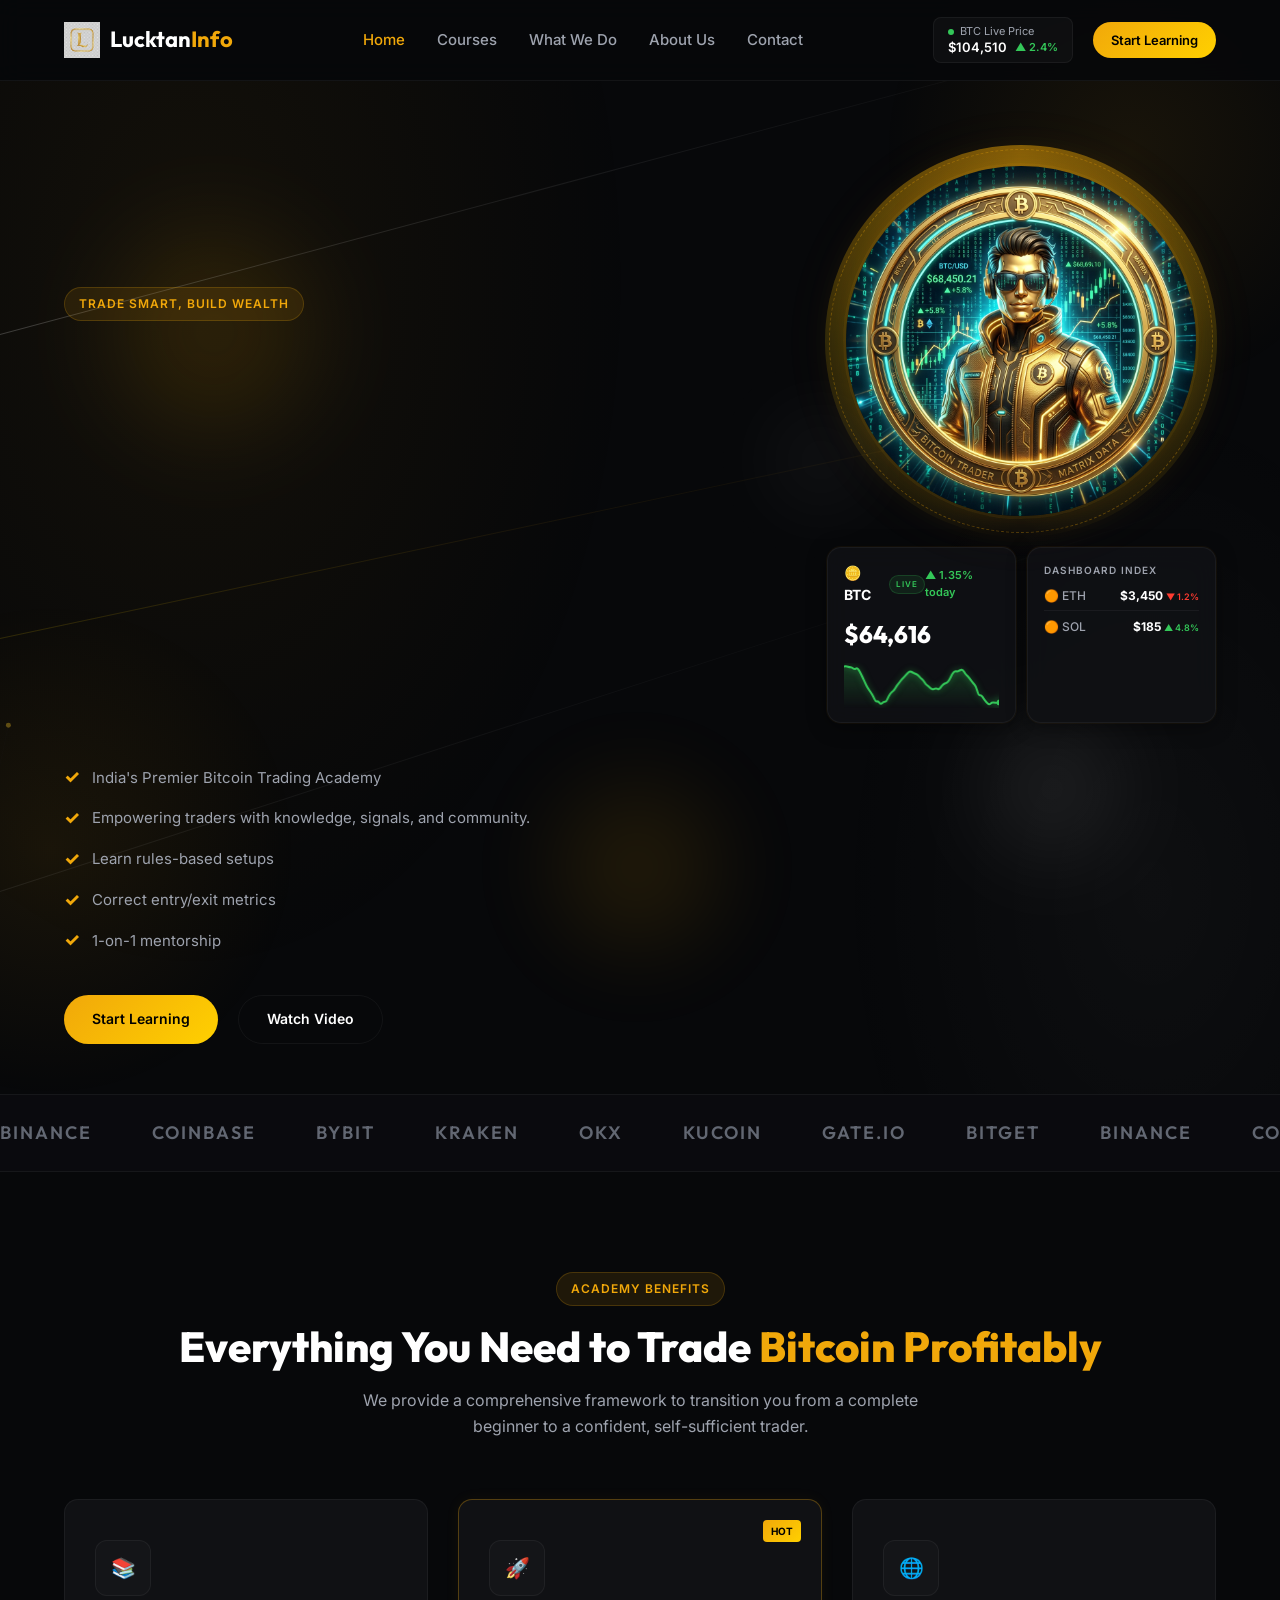
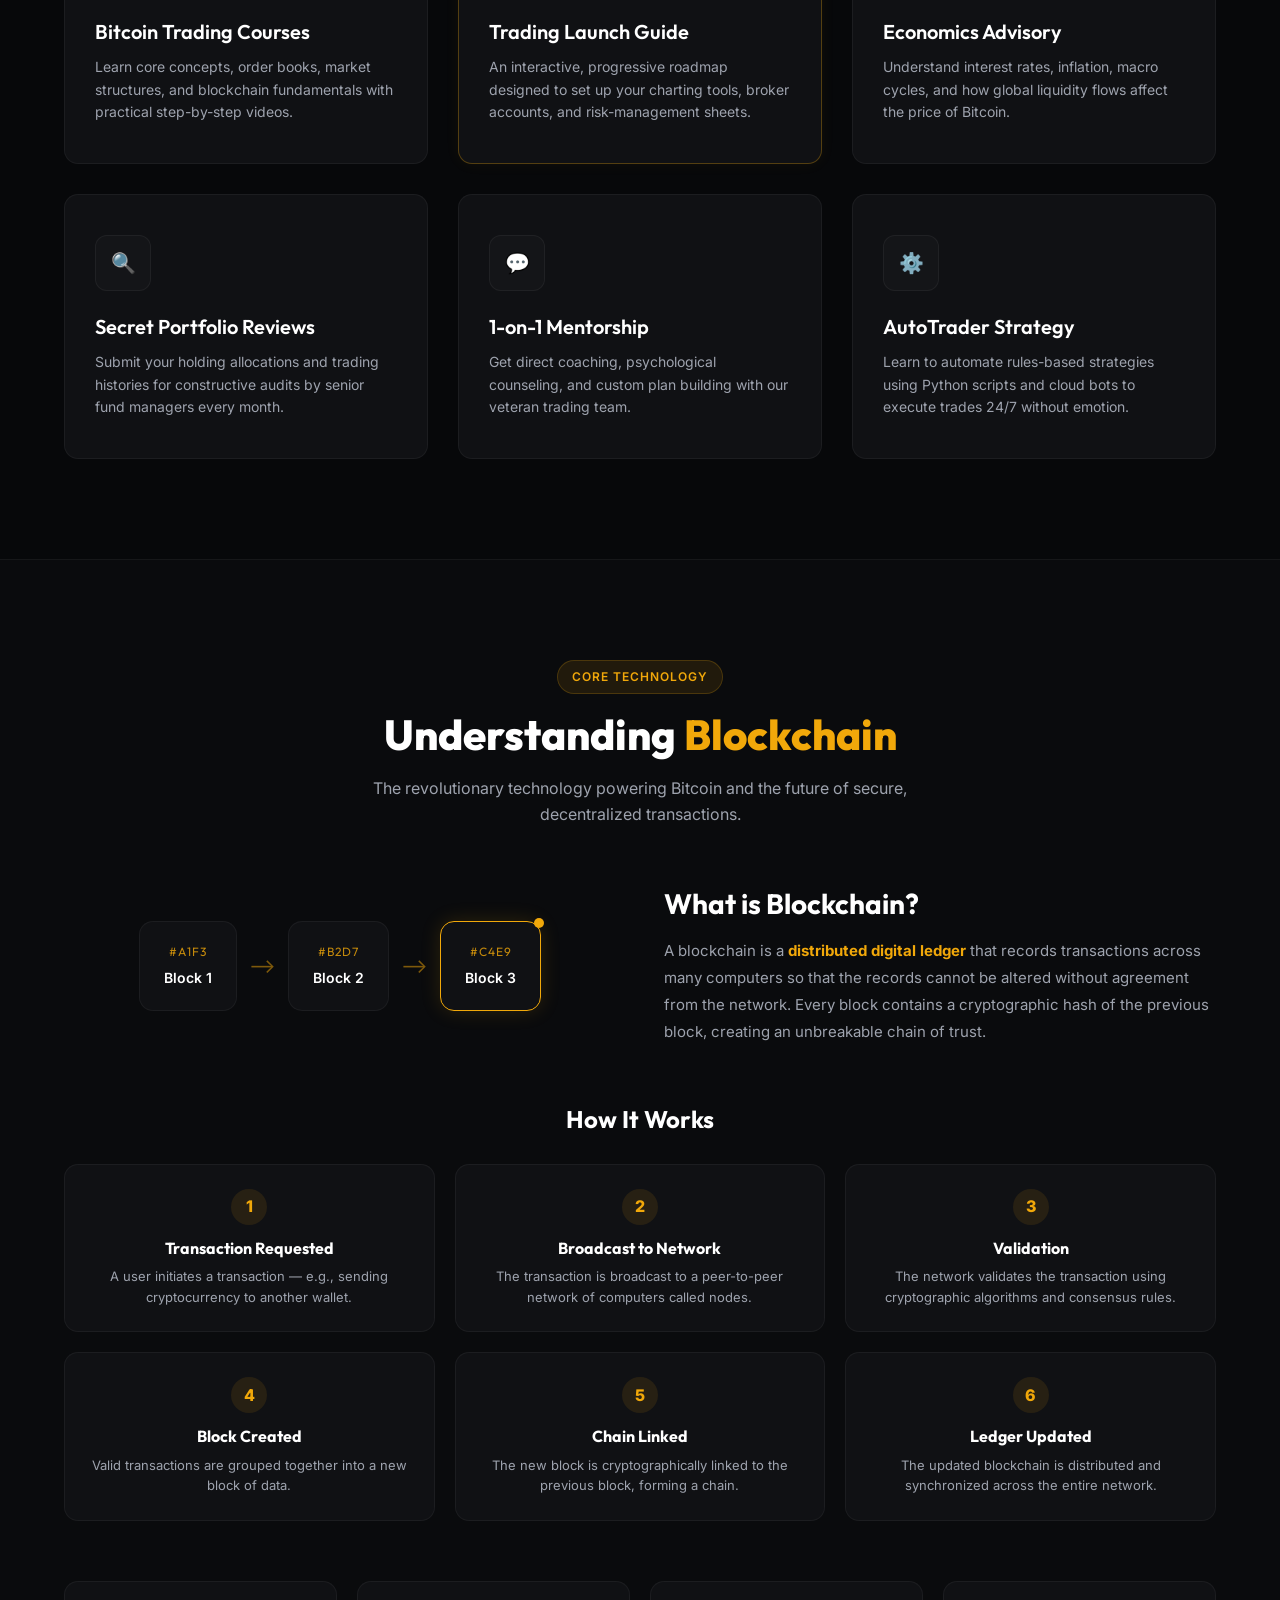
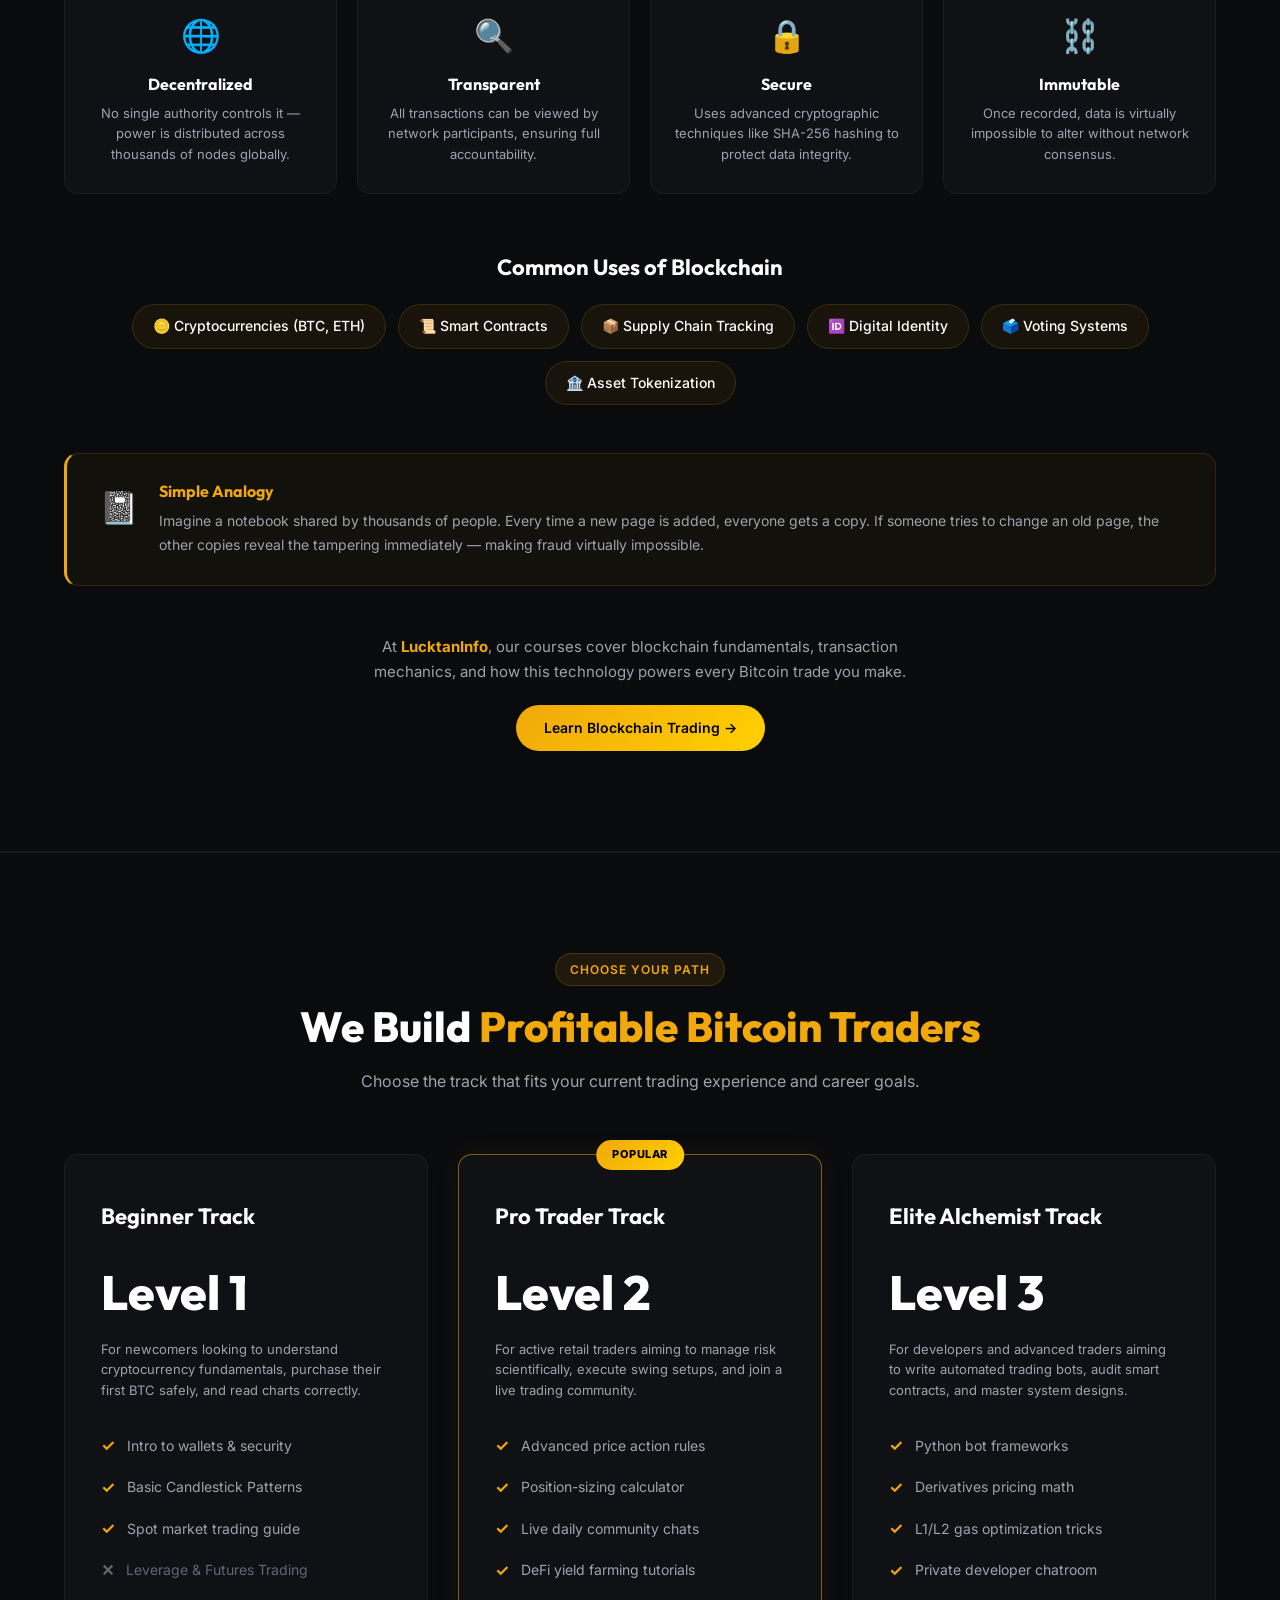
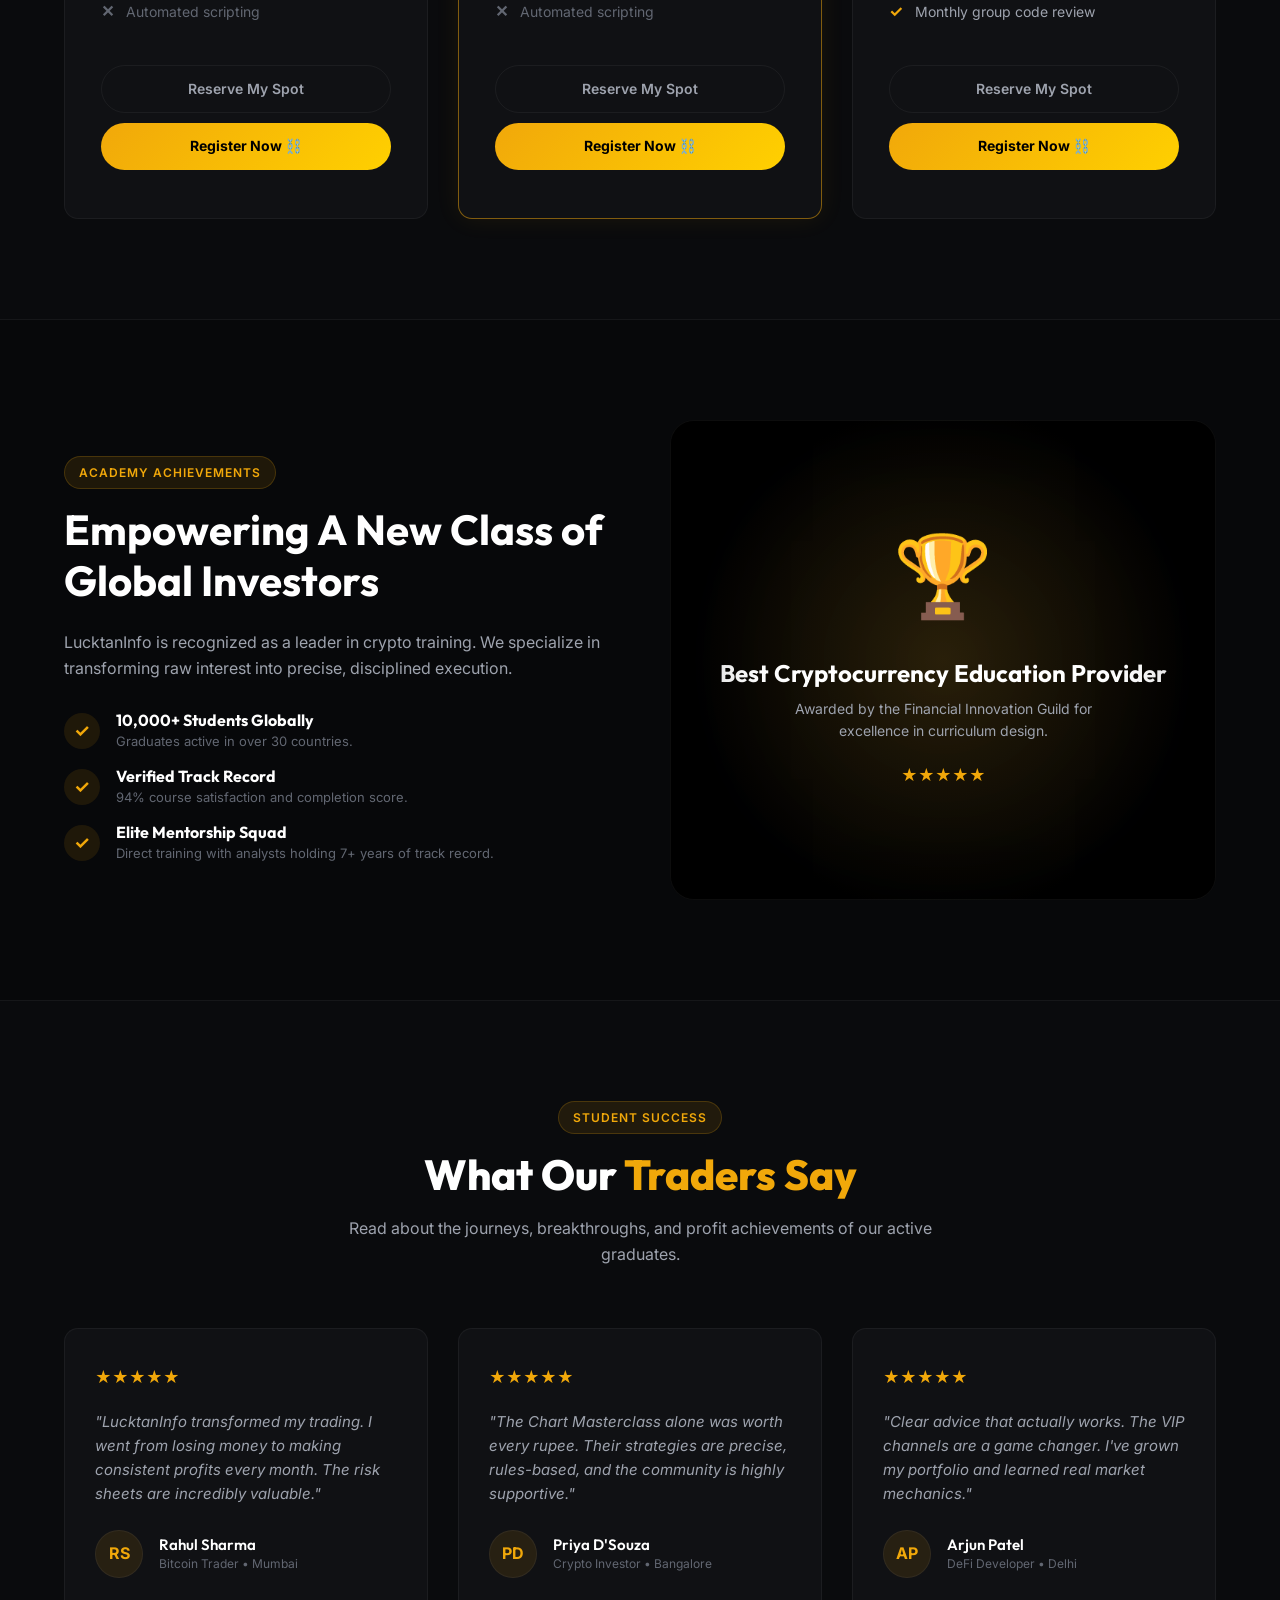
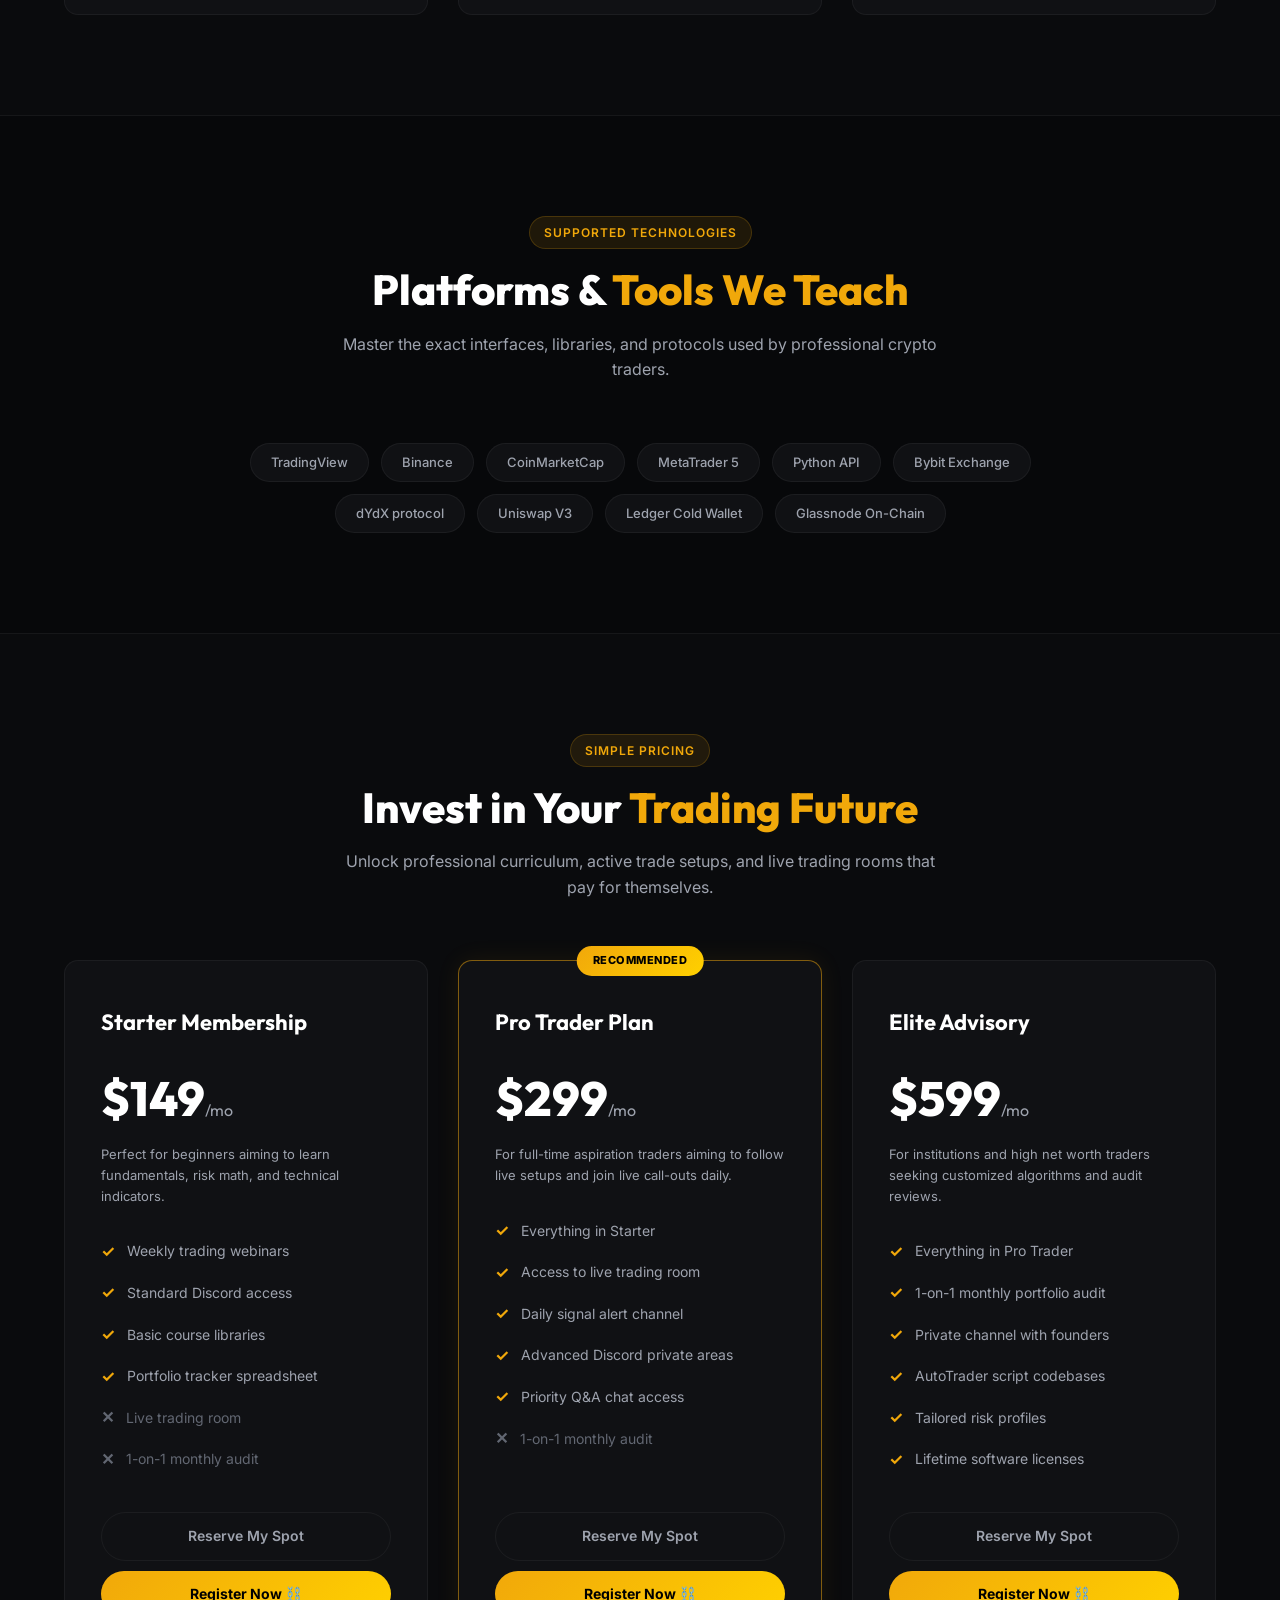
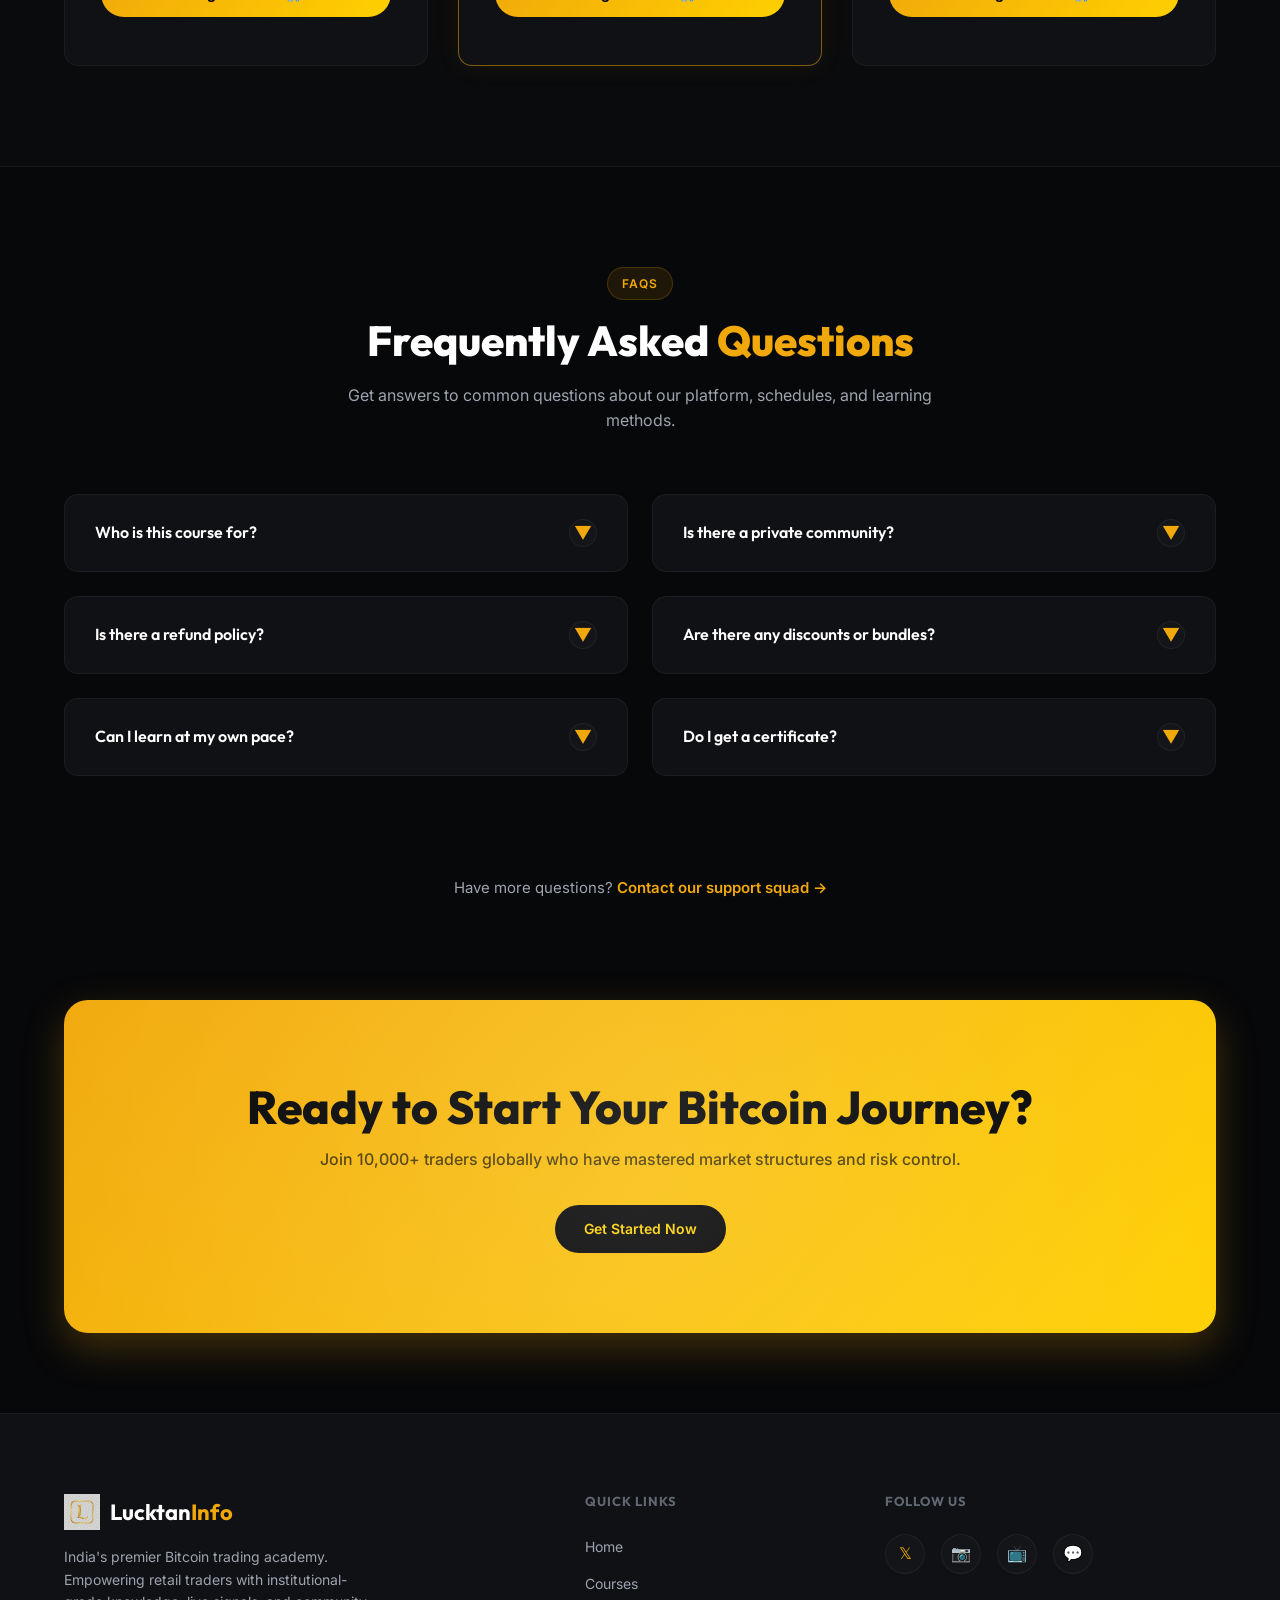
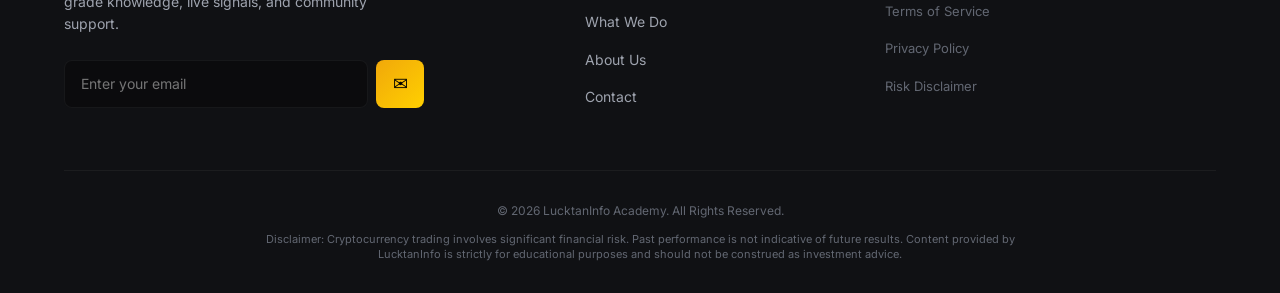
==== commit 31cd0ede: "Add Terms of Service, Privacy Policy, Risk Disclaimer pages + update all links" ====
--- a/index.html
+++ b/index.html
@@ -814,7 +814,7 @@
           </div>
           <div class="reg-terms">
             <input type="checkbox" id="regTerms" required>
-            <label for="regTerms">I agree to the <a href="#" style="color:var(--color-primary);">Terms of Service</a> and <a href="#" style="color:var(--color-primary);">Privacy Policy</a></label>
+            <label for="regTerms">I agree to the <a href="terms.html" target="_blank" style="color:var(--color-primary);">Terms of Service</a> and <a href="privacy.html" target="_blank" style="color:var(--color-primary);">Privacy Policy</a></label>
           </div>
           <button type="submit" class="btn btn-primary pay-confirm-btn" id="regSubmitBtn">Continue to Payment →</button>
         </form>
@@ -1070,9 +1070,9 @@
             <a href="#" class="social-icon">💬</a>
           </div>
           <ul class="footer-social-links">
-            <li><a href="#">Terms of Service</a></li>
-            <li><a href="#">Privacy Policy</a></li>
-            <li><a href="#">Risk Disclaimer</a></li>
+            <li><a href="terms.html">Terms of Service</a></li>
+            <li><a href="privacy.html">Privacy Policy</a></li>
+            <li><a href="disclaimer.html">Risk Disclaimer</a></li>
           </ul>
         </div>
       </div>
--- a/css/style.css
+++ b/css/style.css
@@ -494,6 +494,15 @@
   gap: 40px;
 }
 
+.hero-top-row .hero-content {
+  flex: 1.3;
+  min-width: 0;
+}
+
+.hero-top-row .hero-graphic {
+  flex: 0.7;
+}
+
 .hero-bottom-row {
   max-width: 600px;
 }
@@ -522,15 +531,16 @@
   margin-bottom: 30px !important;
   text-transform: none;
   letter-spacing: -2px;
-  overflow: hidden;
+  overflow: visible;
 }
 
 /* ── Cycling Two-Word Pairs ── */
 .hero-cycle-container {
   position: relative;
   display: block;
-  height: 2.2em;
-  overflow: hidden;
+  height: 220px;
+  overflow: visible;
+  width: 100%;
 }
 
 /* Each pair holds two stacked words */
@@ -1391,15 +1401,21 @@
   margin: 0 auto;
   display: grid;
   grid-template-columns: 1fr 1fr;
-  gap: 20px;
+  gap: 24px;
+  padding-bottom: 60px;
 }
 
 .faq-item {
+  position: relative;
   background-color: var(--bg-surface);
   border: 1px solid var(--border-color);
   border-radius: var(--border-radius-md);
-  overflow: hidden;
   transition: var(--transition-smooth);
+  z-index: 1;
+}
+
+.faq-item.active {
+  z-index: 10;
 }
 
 .faq-item:hover {
@@ -1434,24 +1450,51 @@
   border: 1px solid var(--border-color);
 }
 
+/* Answer — floating glass panel below */
 .faq-answer {
+  position: absolute;
+  top: 100%;
+  left: 0;
+  right: 0;
+  z-index: 20;
+  overflow: hidden;
   max-height: 0;
-  overflow: hidden;
-  transition: max-height 0.35s ease-out;
+  opacity: 0;
+  transform: translateY(-8px);
+  transition: max-height 0.4s cubic-bezier(0.4, 0, 0.2, 1),
+              opacity 0.3s ease,
+              transform 0.3s ease;
+  pointer-events: none;
 }
 
 .faq-answer-inner {
-  padding: 0 30px 24px;
+  margin-top: 6px;
+  padding: 20px 28px;
   color: var(--text-secondary);
   font-size: 14px;
+  line-height: 1.7;
+  background: rgba(30, 30, 30, 0.85);
+  backdrop-filter: blur(20px);
+  -webkit-backdrop-filter: blur(20px);
+  border: 1px solid rgba(241, 168, 10, 0.15);
+  border-radius: var(--border-radius-md);
+  box-shadow: 0 12px 40px rgba(0, 0, 0, 0.4),
+              0 0 20px rgba(241, 168, 10, 0.05);
 }
 
 .faq-item.active .faq-answer {
-  max-height: 200px;
+  opacity: 1;
+  transform: translateY(0);
+  pointer-events: auto;
+  /* max-height set by JS */
 }
 
 .faq-item.active .faq-icon {
   transform: rotate(180deg);
+}
+
+.faq-item.active {
+  border-color: var(--border-glow);
 }
 
 .faq-cta-link {
@@ -3694,6 +3737,10 @@
     line-height: 1.2 !important;
   }
 
+  .hero-cycle-container {
+    height: 85px;
+  }
+
   .hero-checklist li {
     font-size: 11px;
     gap: 6px;
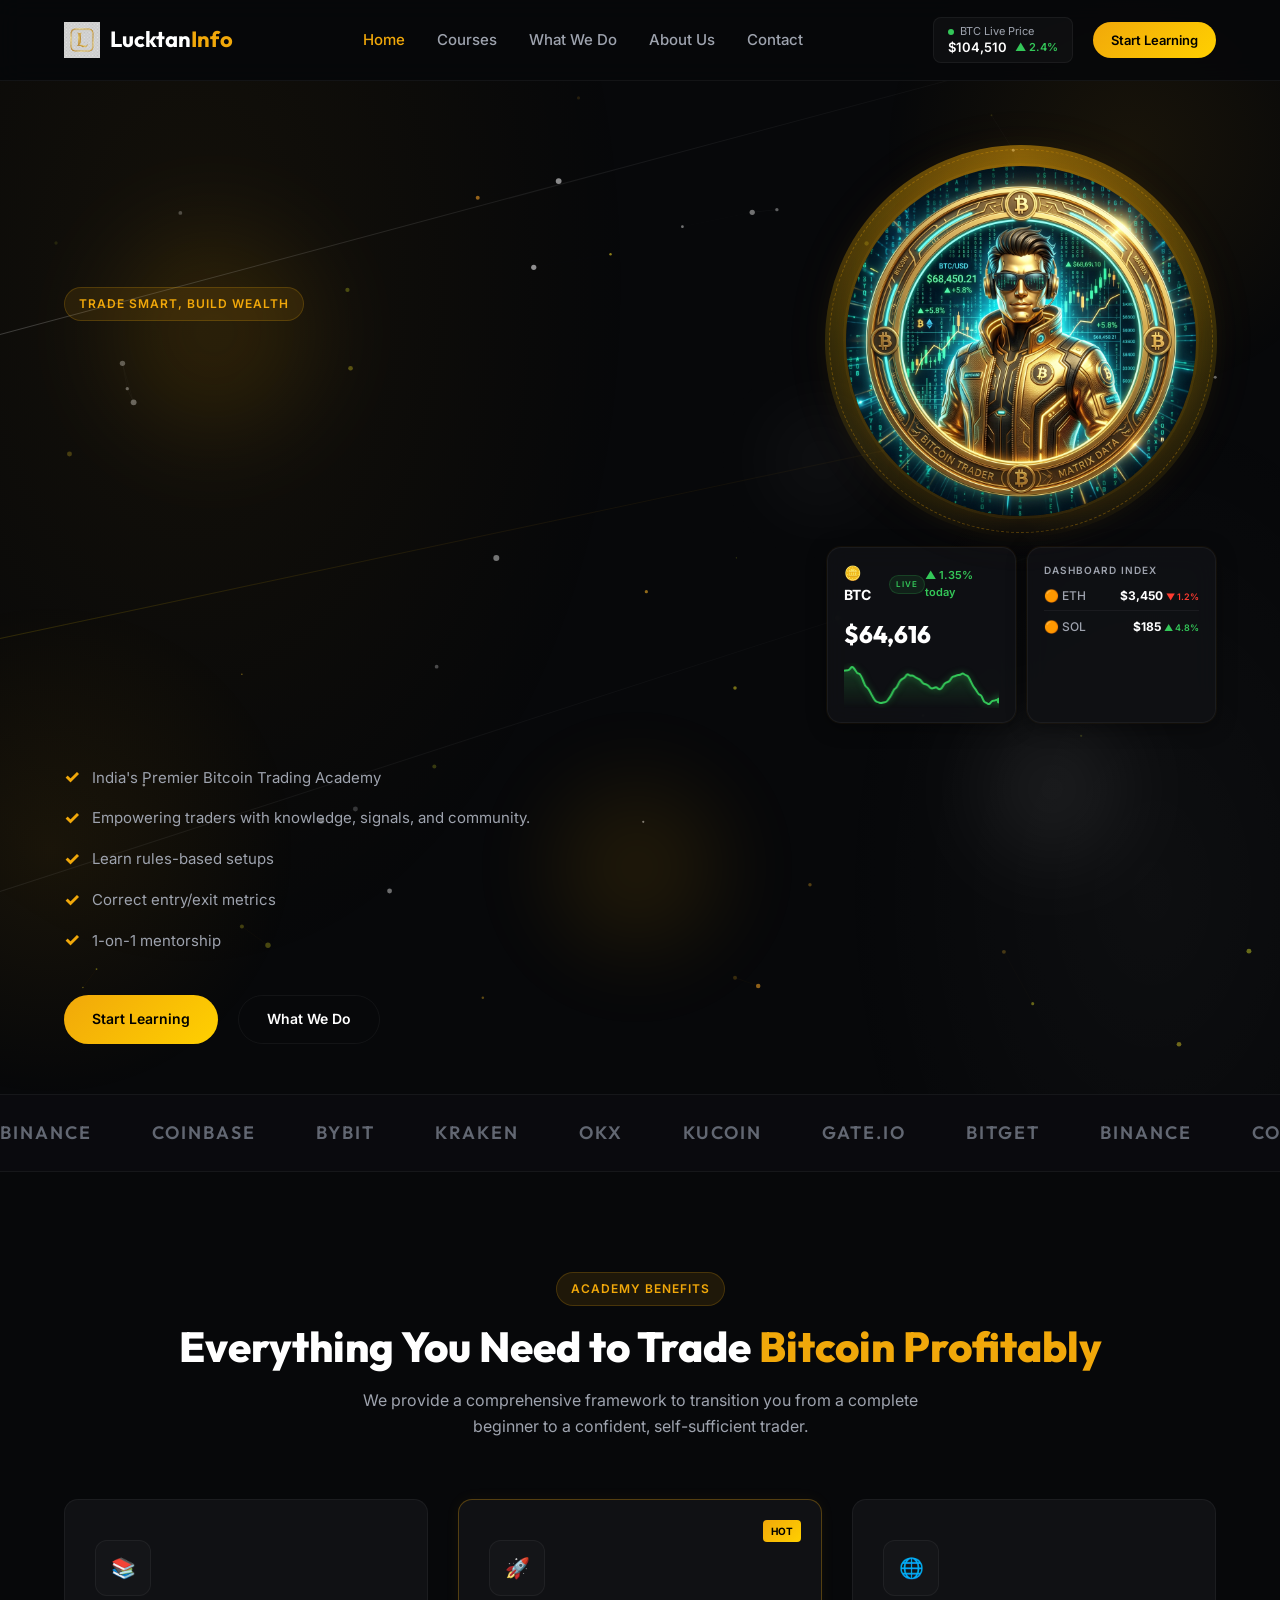
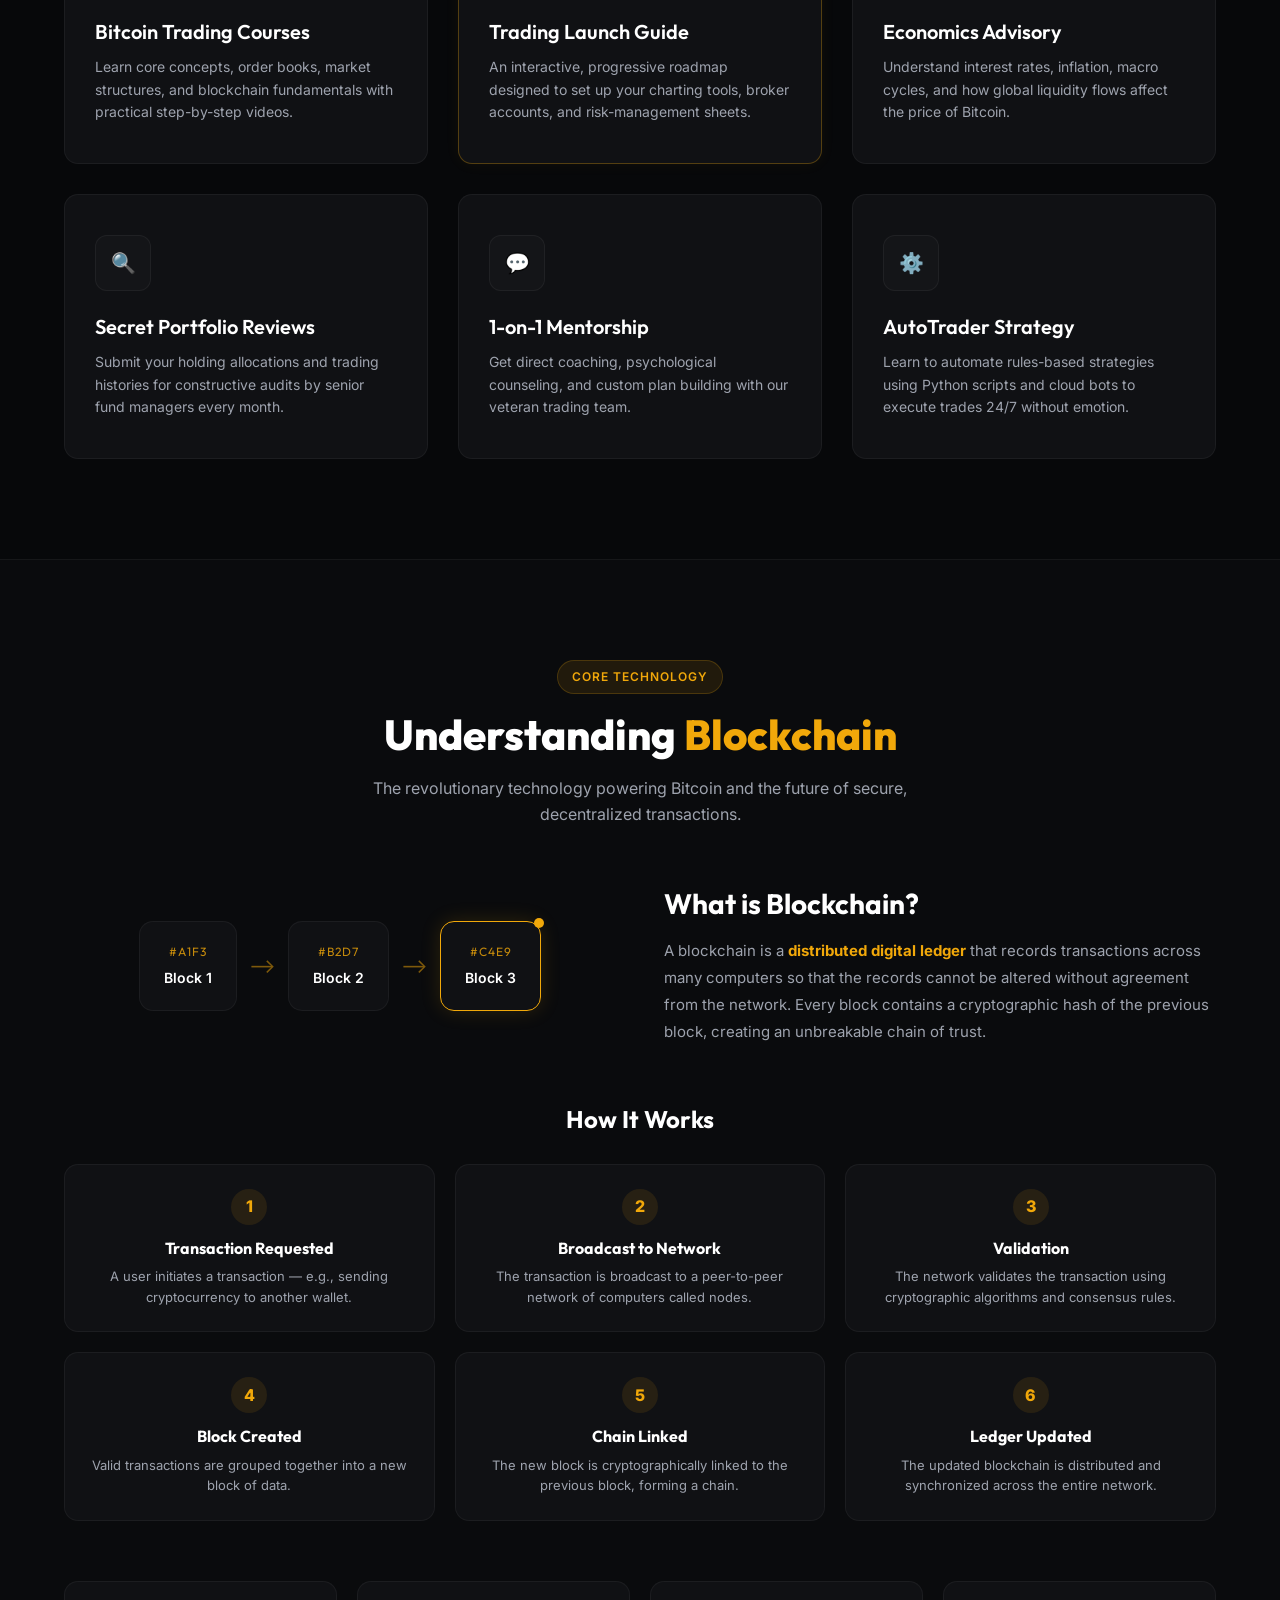
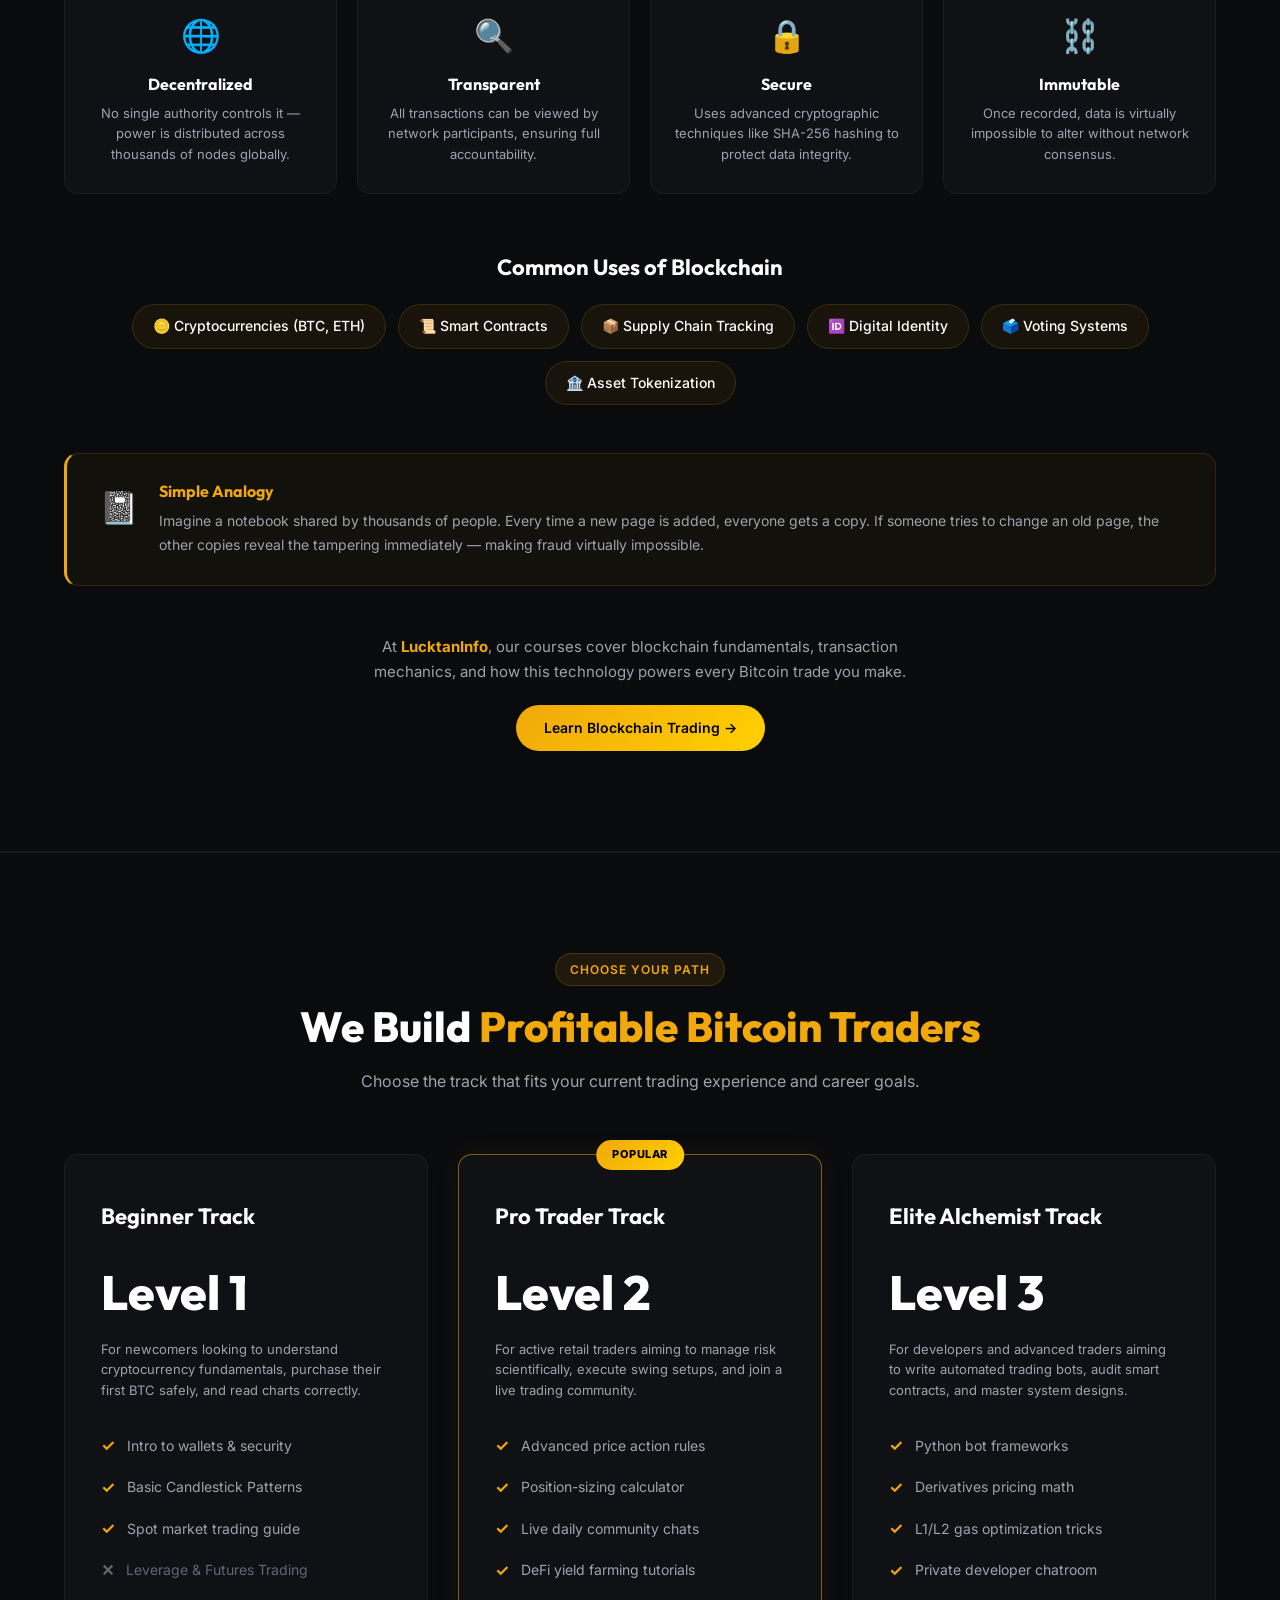
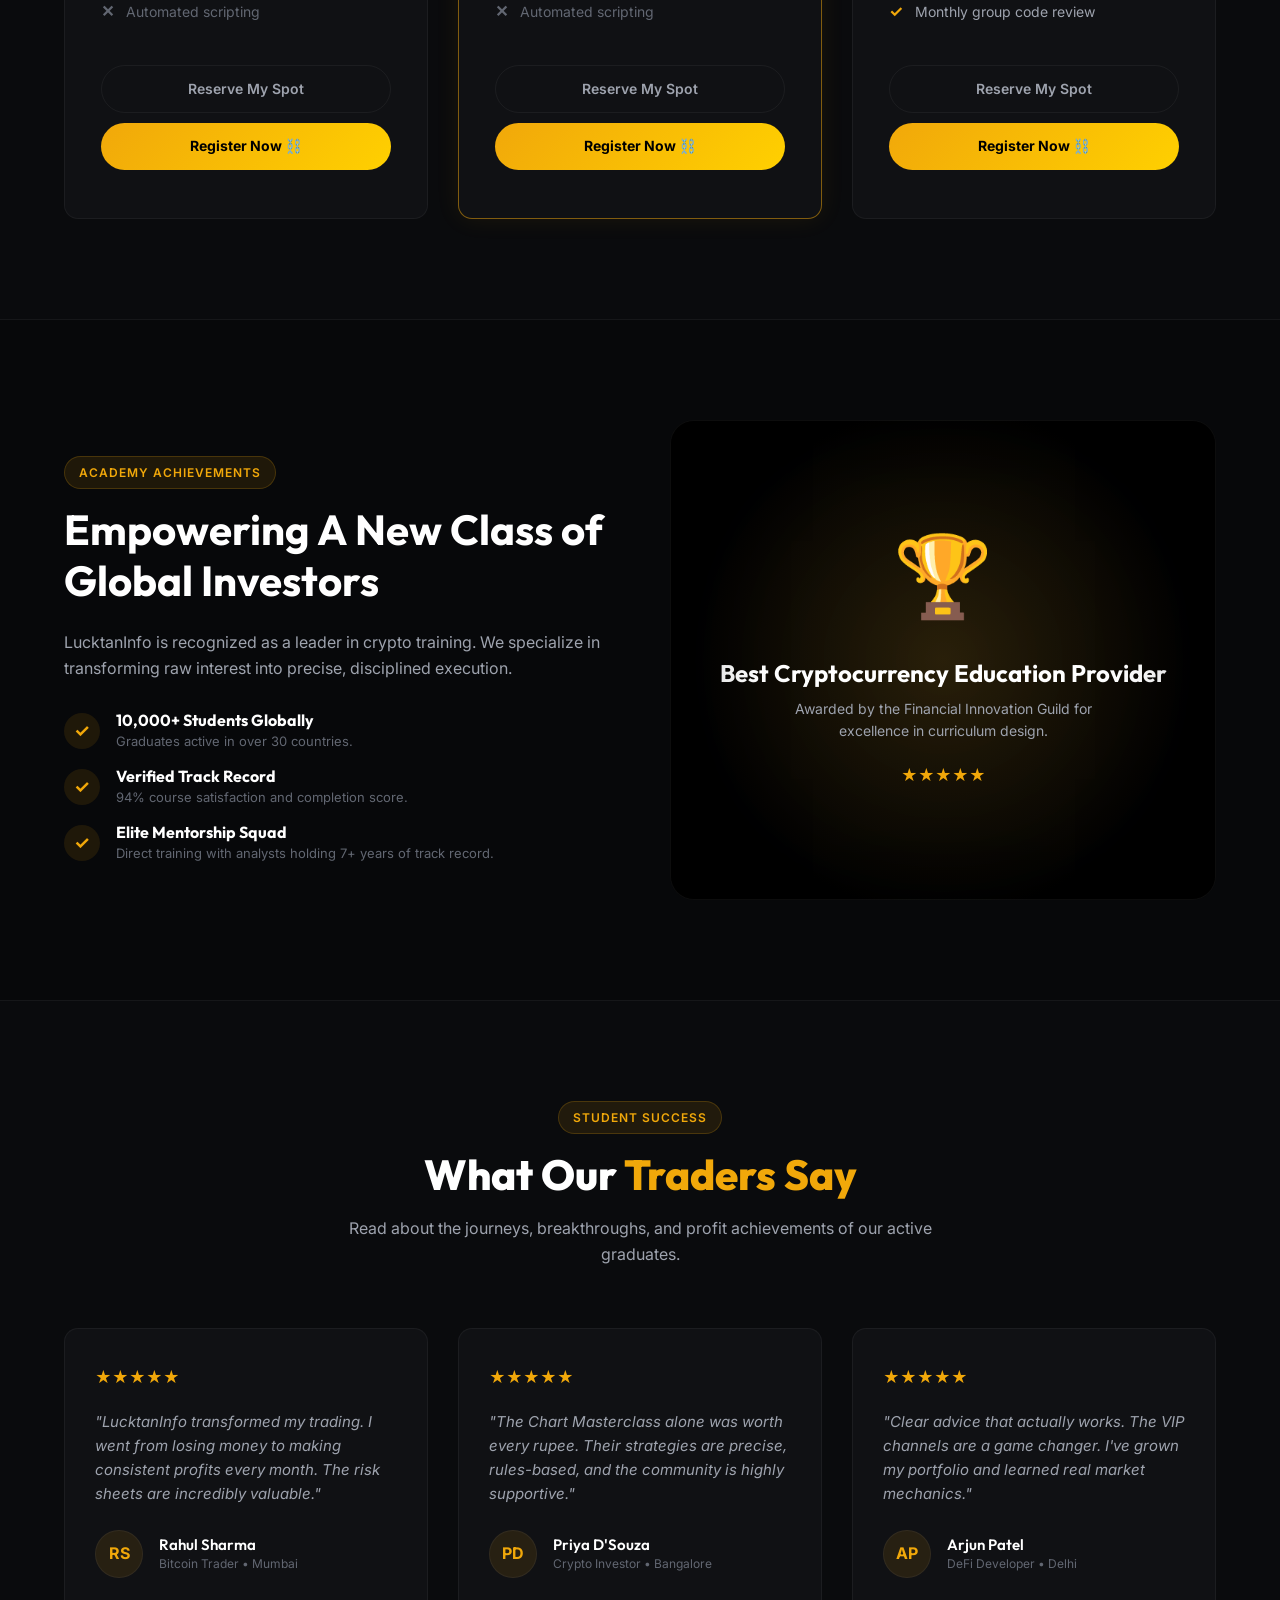
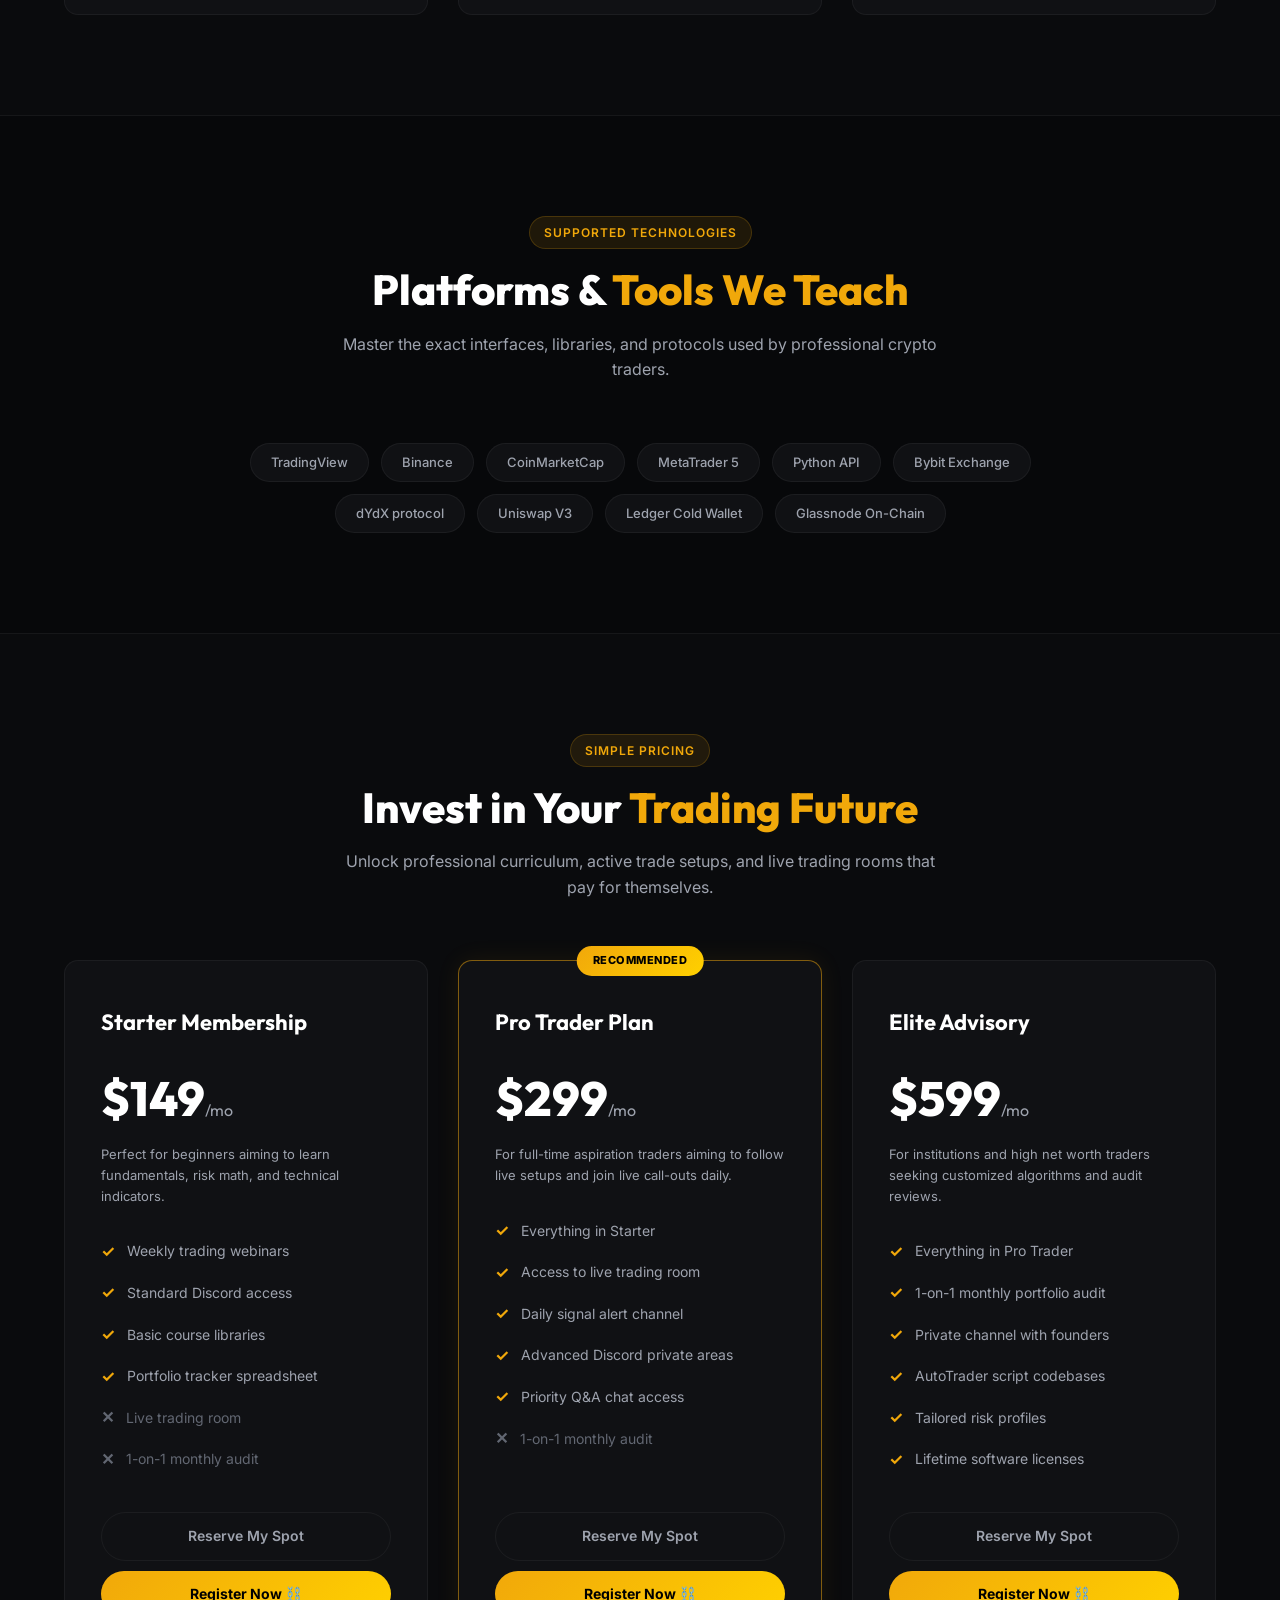
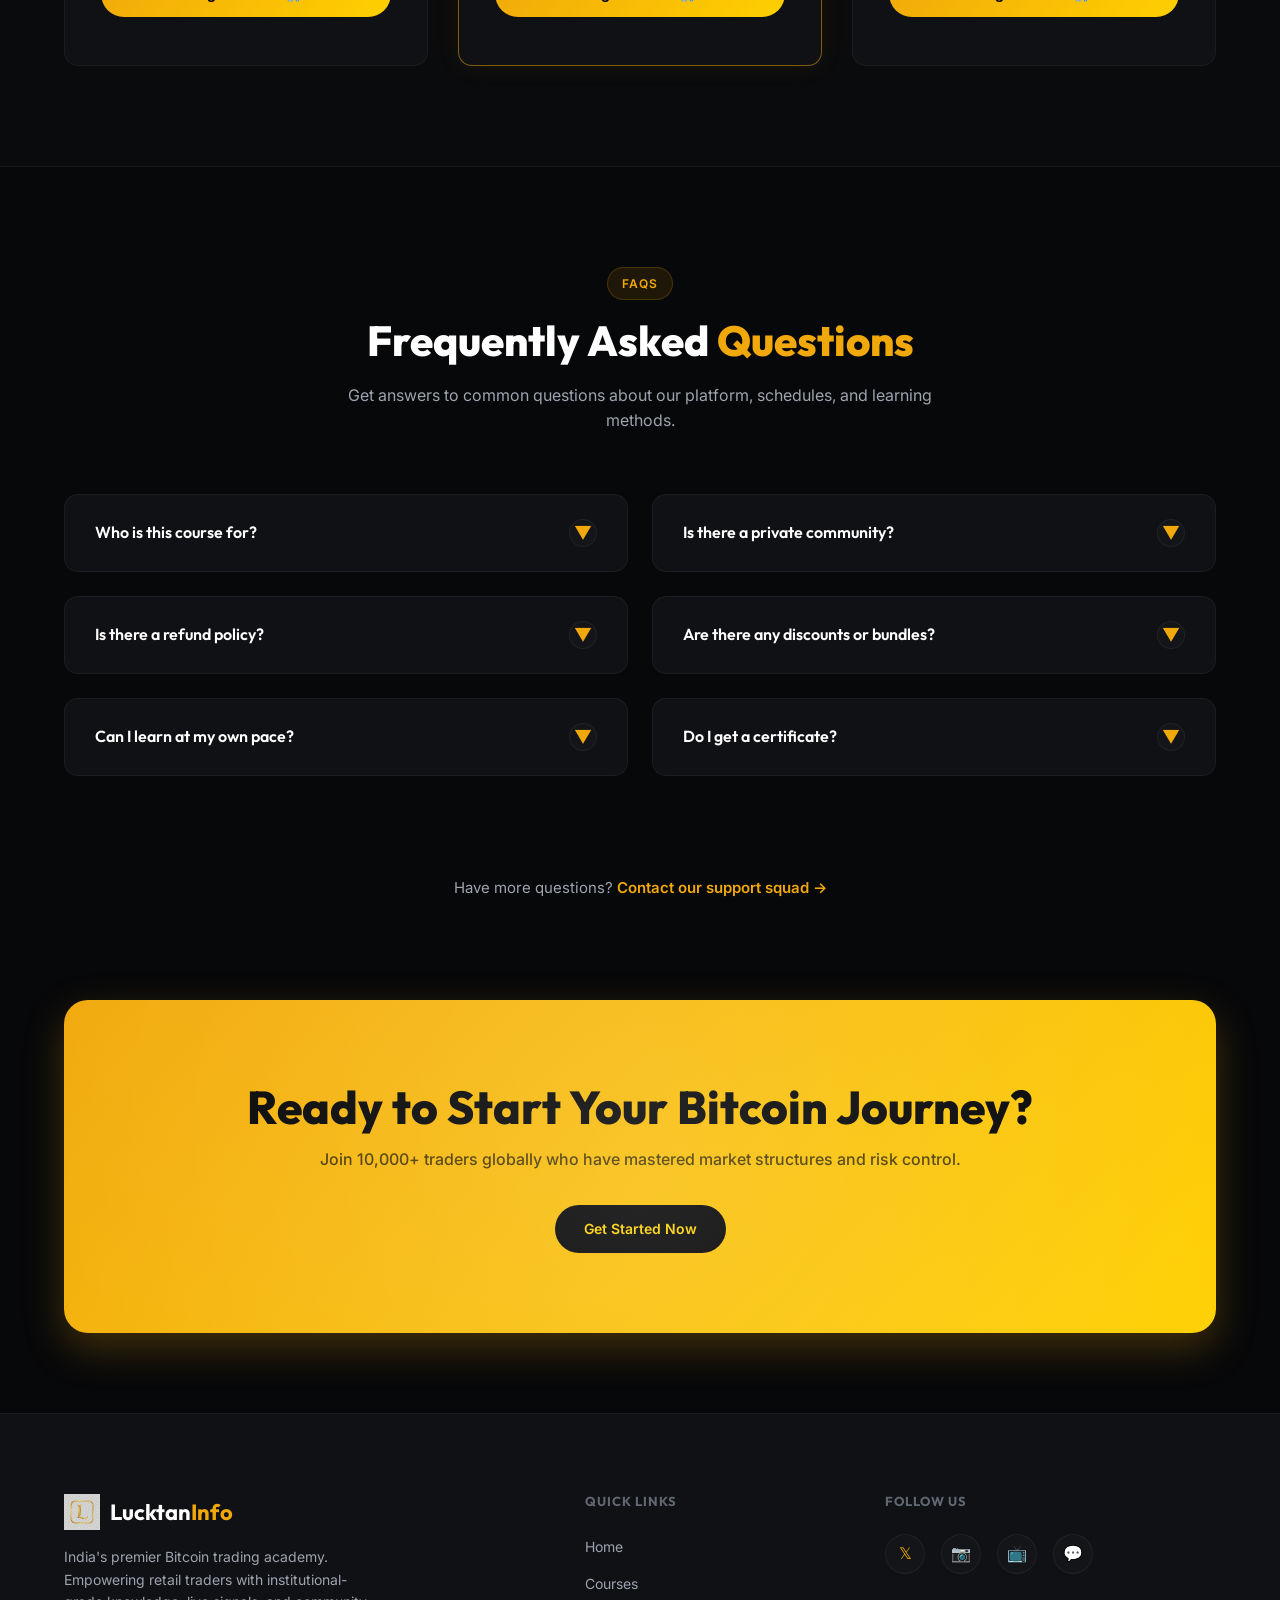
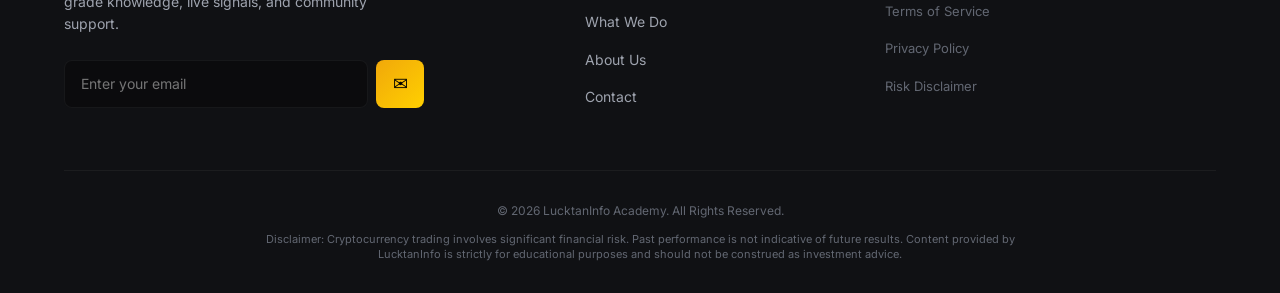
==== commit 3a8bf6ac: "Change hero button text: Watch Video -> What We Do" ====
--- a/index.html
+++ b/index.html
@@ -134,7 +134,7 @@
         </ul>
         <div class="hero-actions">
           <a href="#" class="btn btn-primary" id="heroPrimaryBtn" onclick="openStartLearning(); return false;">Start Learning</a>
-          <a href="what-we-do.html" class="btn btn-outline" id="heroSecondaryBtn">Watch Video</a>
+          <a href="what-we-do.html" class="btn btn-outline" id="heroSecondaryBtn">What We Do</a>
         </div>
       </div>
     </div>
--- a/css/style.css
+++ b/css/style.css
@@ -3654,67 +3654,92 @@
   }
 
   .nav-actions .btn {
-    padding: 10px 18px;
-    font-size: 13px;
+    padding: 8px 14px;
+    font-size: 11px;
+    white-space: nowrap;
   }
   
   .crypto-ticker {
     display: none;
   }
 
-  /* ─── Hero Section — Viewport Fit ─── */
+  /* ─── Hero Section — Mobile ─── */
   .hero {
-    padding: 10px 0 14px;
-    min-height: calc(100dvh - 64px);
-    display: flex;
-    align-items: center;
+    padding: 24px 0 36px;
+    min-height: auto;
+    display: block;
   }
 
   .hero .container {
-    gap: 10px;
+    gap: 20px;
     width: 100%;
   }
 
-  /* Avatar on top, title below on mobile */
+  /* Stack: graphic on top, content below */
   .hero-top-row {
     flex-direction: column;
-    gap: 12px;
+    gap: 20px;
     align-items: center;
     text-align: center;
   }
 
+  .hero-top-row .hero-content {
+    flex: none;
+    width: 100%;
+    min-width: 0;
+    display: flex;
+    flex-direction: column;
+    align-items: center;
+    text-align: center;
+  }
+
+  .hero-top-row .hero-graphic {
+    flex: none;
+    order: -1;
+    width: 100%;
+    display: flex;
+    flex-direction: column;
+    align-items: center;
+  }
+
   .hero-graphic {
-    order: -1;
-  }
-
-  .hero-content {
-    flex: 1;
-    min-width: 0;
+    gap: 12px;
+    width: 100%;
+    flex-shrink: 0;
+    align-items: center;
   }
 
   .hero-content .badge {
-    font-size: 7px;
-    padding: 3px 8px;
-    margin-bottom: 4px;
+    font-size: 10px;
+    padding: 5px 14px;
+    margin-bottom: 10px;
+    display: inline-block;
   }
 
   .hero-bottom-row {
     max-width: 100%;
+    text-align: center;
+    display: flex;
+    flex-direction: column;
+    align-items: center;
   }
 
   .hero-checklist {
-    margin-bottom: 10px;
-    gap: 4px;
+    margin-bottom: 16px;
+    gap: 8px;
+    align-items: center;
+    display: flex;
+    flex-direction: column;
   }
 
   .page-hero {
     padding: 70px 0 30px;
   }
-  
+
   .page-title {
     font-size: 24px;
   }
-  
+
   .hero-content h1 {
     font-size: 20px;
     margin-bottom: 0;
@@ -3726,40 +3751,56 @@
   }
 
   .hero-content p {
+    font-size: 13px;
+    margin-bottom: 16px;
+    max-width: 90%;
+  }
+
+  /* ── Cycling title — mobile ── */
+  .hero-title-stacked {
+    font-size: 44px !important;
+    letter-spacing: -1px;
+    margin-bottom: 12px !important;
+    line-height: 1.1 !important;
+    text-align: center;
+    width: 100%;
+  }
+
+  .hero-cycle-container {
+    height: 105px;
+    width: 100%;
+    position: relative;
+  }
+
+  .hero-pair {
+    left: 0 !important;
+    right: 0;
+    width: 100%;
+    align-items: center;
+    text-align: center;
+  }
+
+  .hero-pair span {
+    text-align: center;
+    width: 100%;
+  }
+
+  /* ── Checklist items ── */
+  .hero-checklist li {
     font-size: 12px;
-    margin-bottom: 10px;
-  }
-
-  .hero-title-stacked {
-    font-size: 36px !important;
-    letter-spacing: -0.3px;
-    margin-bottom: 0 !important;
-    line-height: 1.2 !important;
-  }
-
-  .hero-cycle-container {
-    height: 85px;
-  }
-
-  .hero-checklist li {
-    font-size: 11px;
     gap: 6px;
+    justify-content: center;
   }
 
   .hero-checklist li::before {
-    font-size: 12px;
-  }
-
-  .hero-graphic {
-    gap: 6px;
-    width: auto;
-    flex-shrink: 0;
-  }
-
+    font-size: 13px;
+  }
+
+  /* ── Avatar ── */
   .hero-avatar-wrapper {
-    width: 90px;
-    height: 90px;
-    padding: 4px;
+    width: 80px;
+    height: 80px;
+    padding: 3px;
   }
 
   .hero-avatar-wrapper::before {
@@ -3773,28 +3814,30 @@
     border-width: 2px;
   }
 
-  /* Cards row — side by side, ultra compact */
+  /* ── Cards row ── */
   .hero-cards-row {
     flex-direction: row;
-    max-width: 100%;
+    max-width: 320px;
     width: 100%;
-    gap: 6px;
+    gap: 8px;
+    justify-content: center;
+    margin: 0 auto;
   }
 
   .hero-stat-card-inline {
     width: auto;
     flex: 1;
-    padding: 6px 8px;
+    padding: 10px 12px;
     font-size: 10px;
   }
 
   .hero-stat-card-inline .crypto-price-val {
-    font-size: 14px !important;
+    font-size: 15px !important;
   }
 
   .hero-stat-card-inline .badge {
-    font-size: 6px !important;
-    padding: 1px 4px !important;
+    font-size: 7px !important;
+    padding: 2px 5px !important;
   }
 
   .hero-stat-card-inline .stat-title {
@@ -3806,17 +3849,27 @@
   }
 
   #heroLiveChart {
-    height: 22px !important;
-  }
-
+    height: 24px !important;
+  }
+
+  /* ── CTA buttons ── */
   .hero-actions {
-    gap: 8px;
+    gap: 10px;
+    justify-content: center;
+    flex-direction: column;
+    align-items: center;
+    width: 100%;
   }
 
   .hero-actions .btn {
-    padding: 10px 18px;
-    font-size: 12px;
-    min-height: 40px;
+    padding: 14px 28px;
+    font-size: 15px;
+    min-height: 48px;
+    width: 100%;
+    max-width: 300px;
+    text-align: center;
+    justify-content: center;
+    border-radius: 12px;
   }
 
   /* ─── Section Headers ─── */
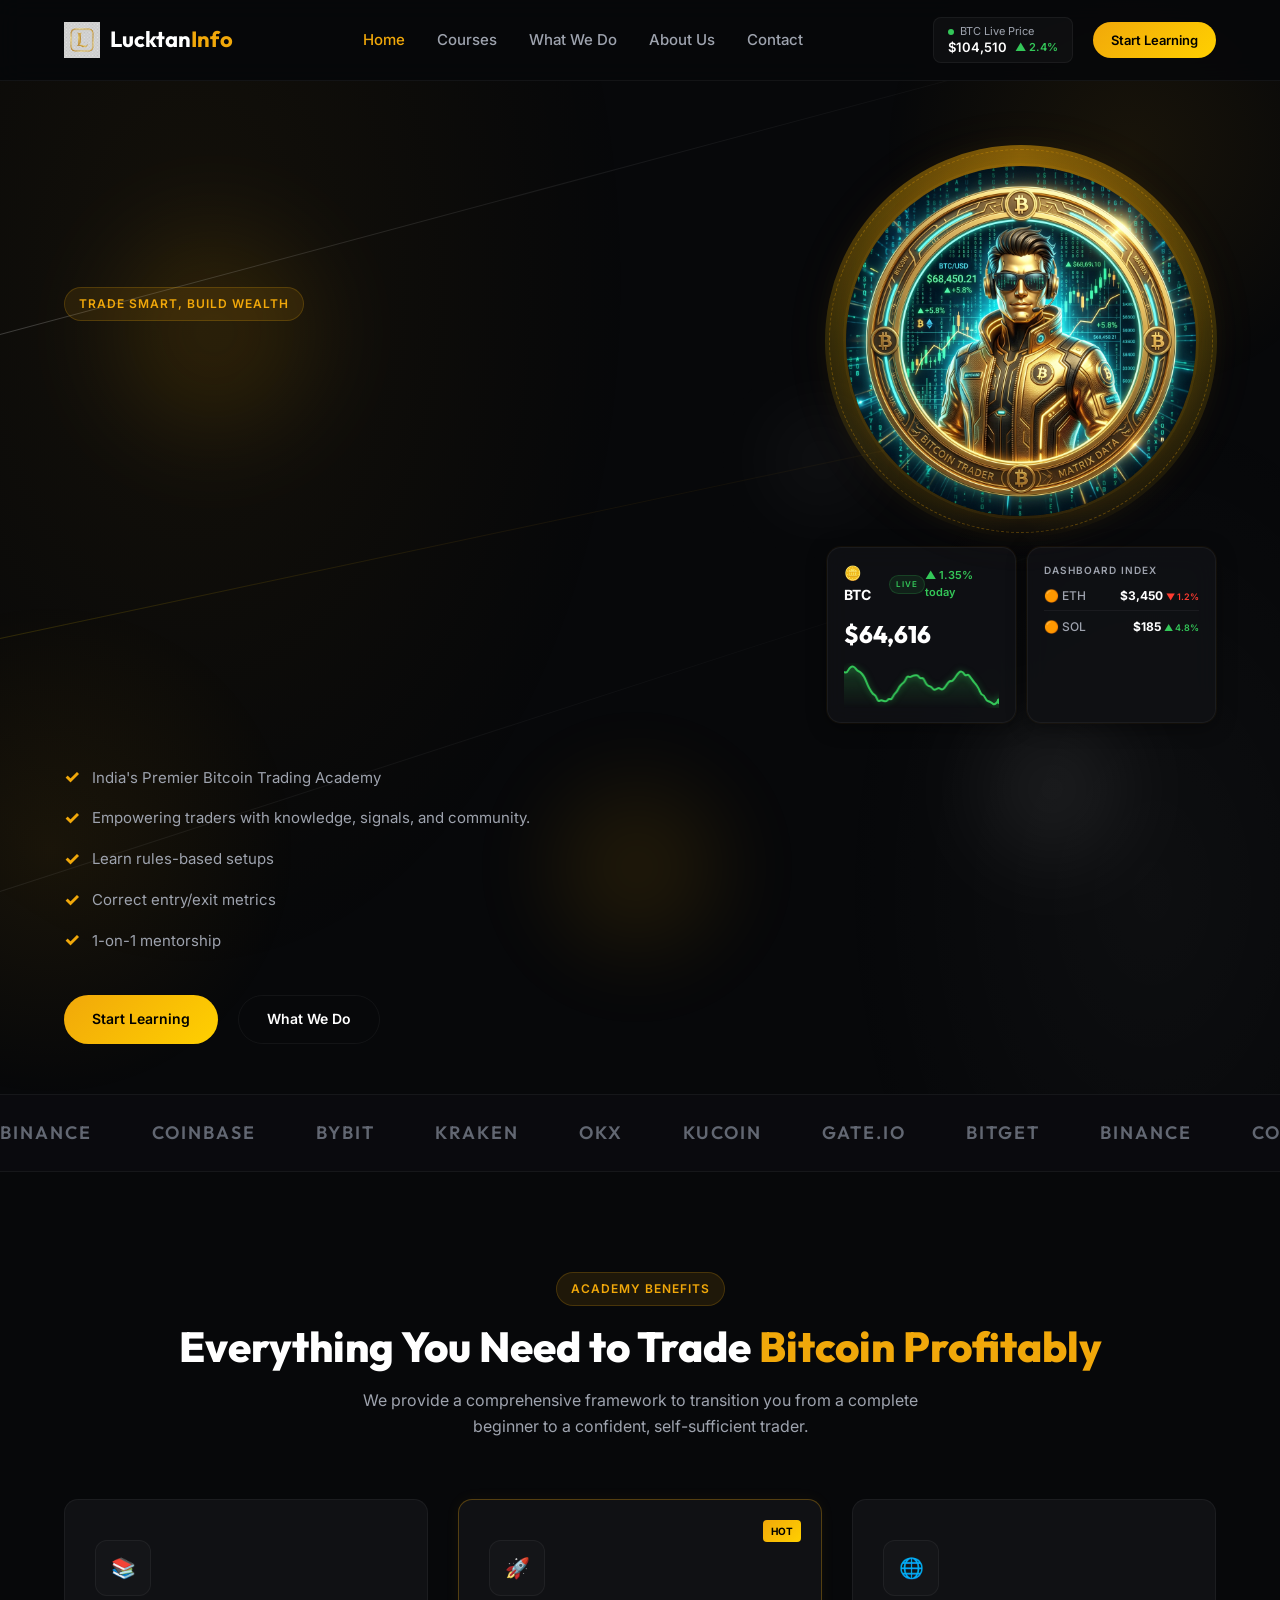
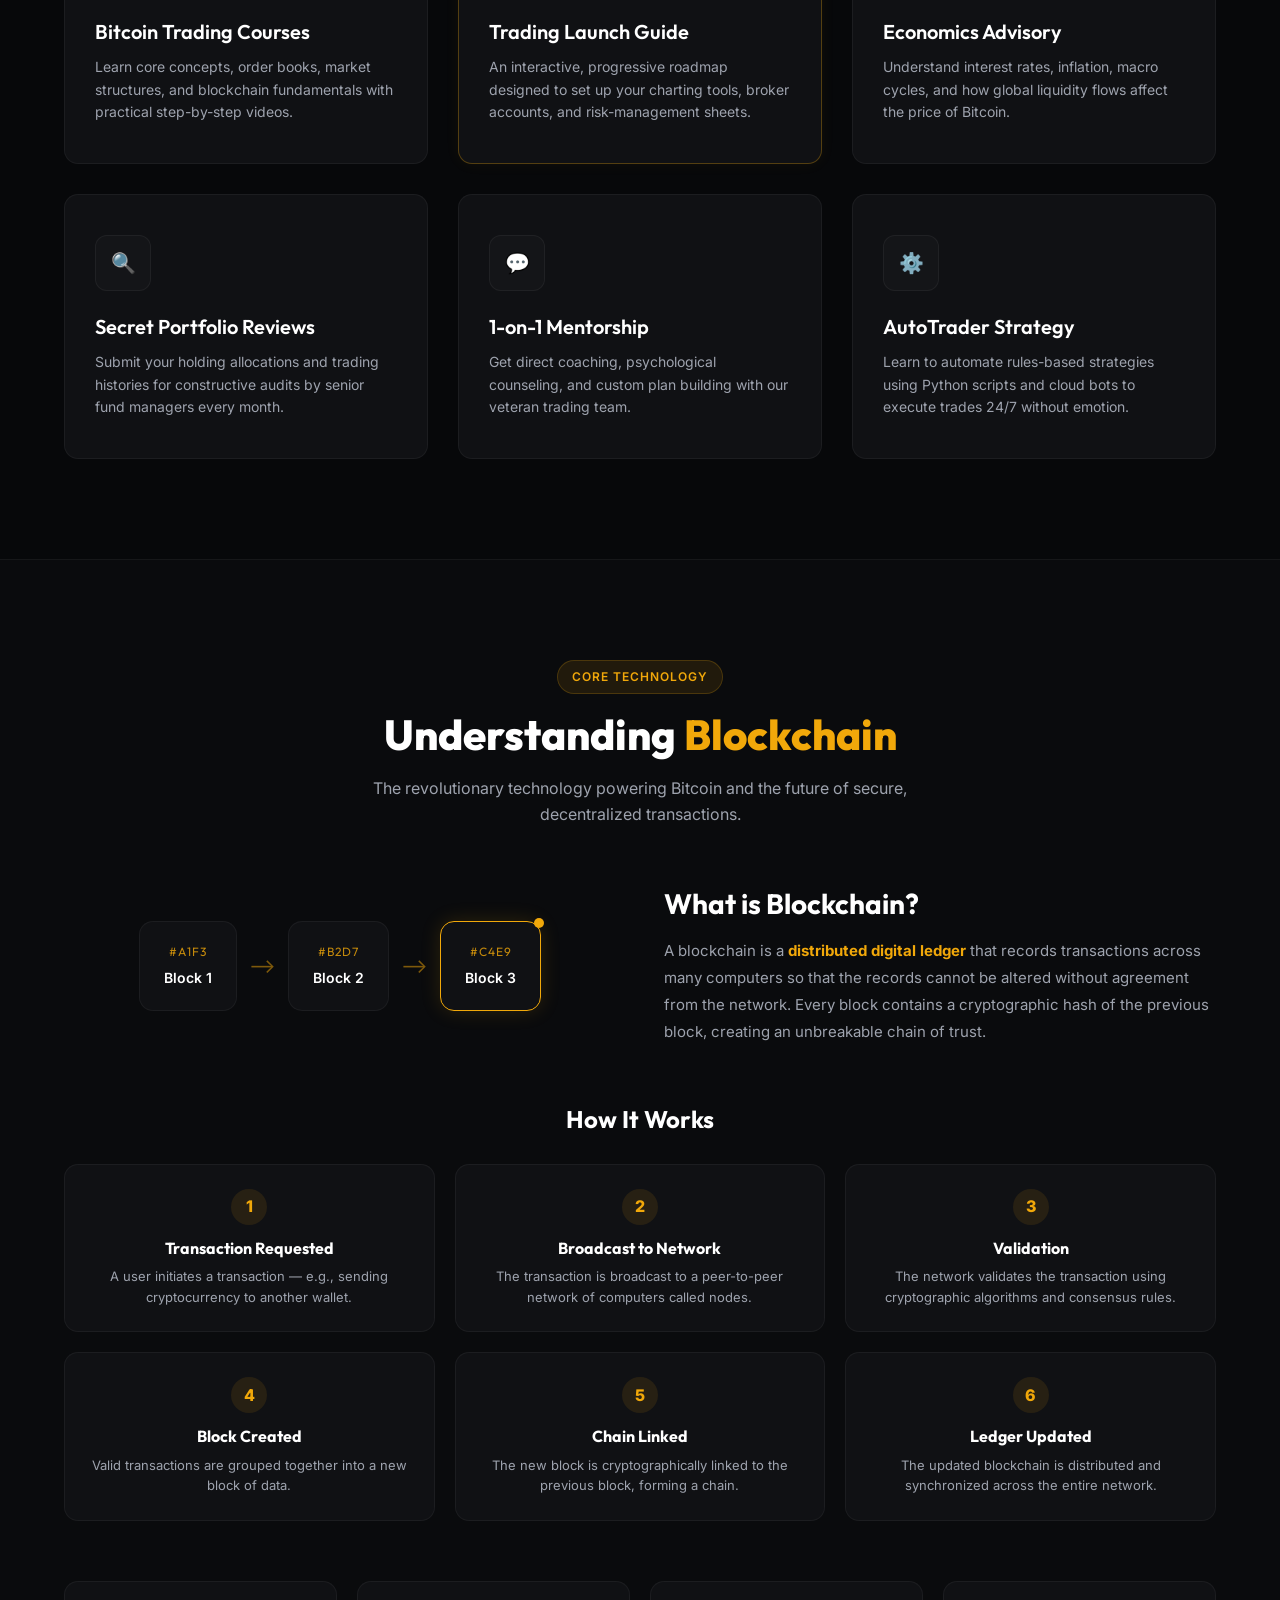
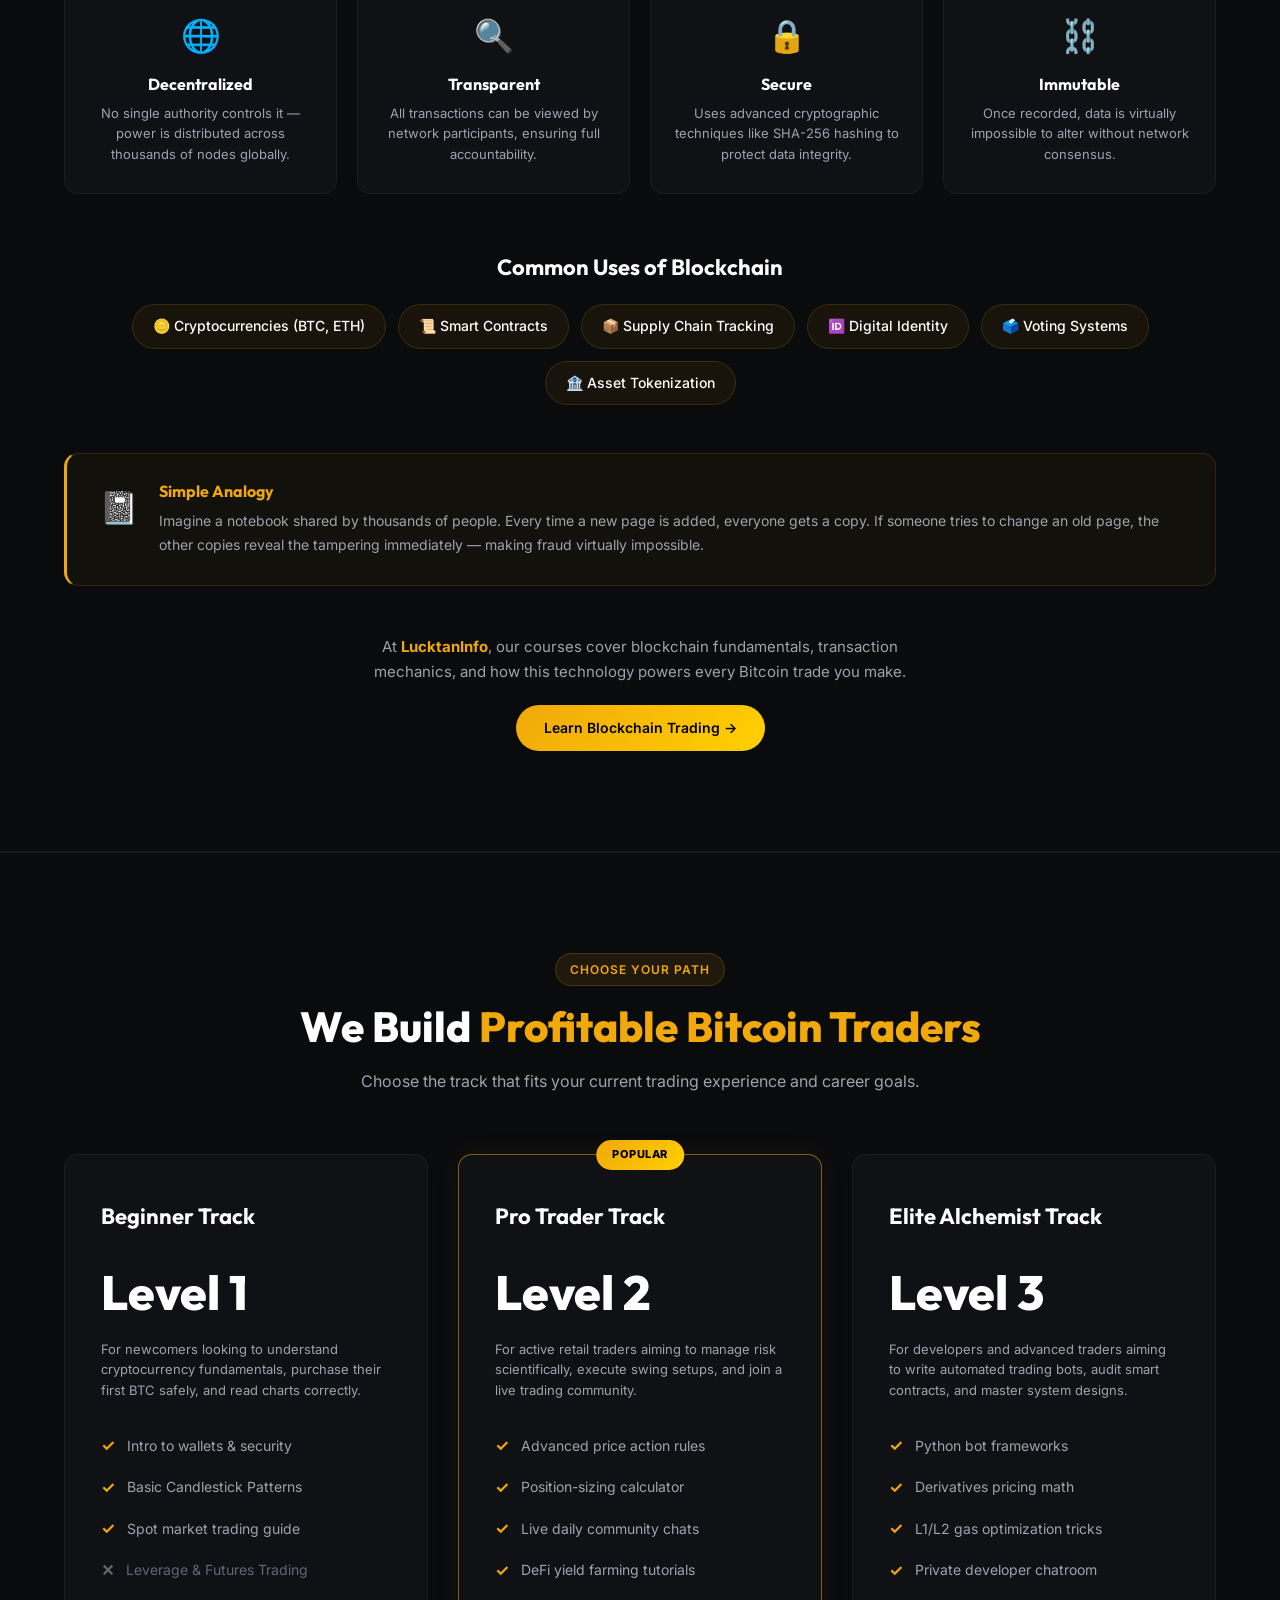
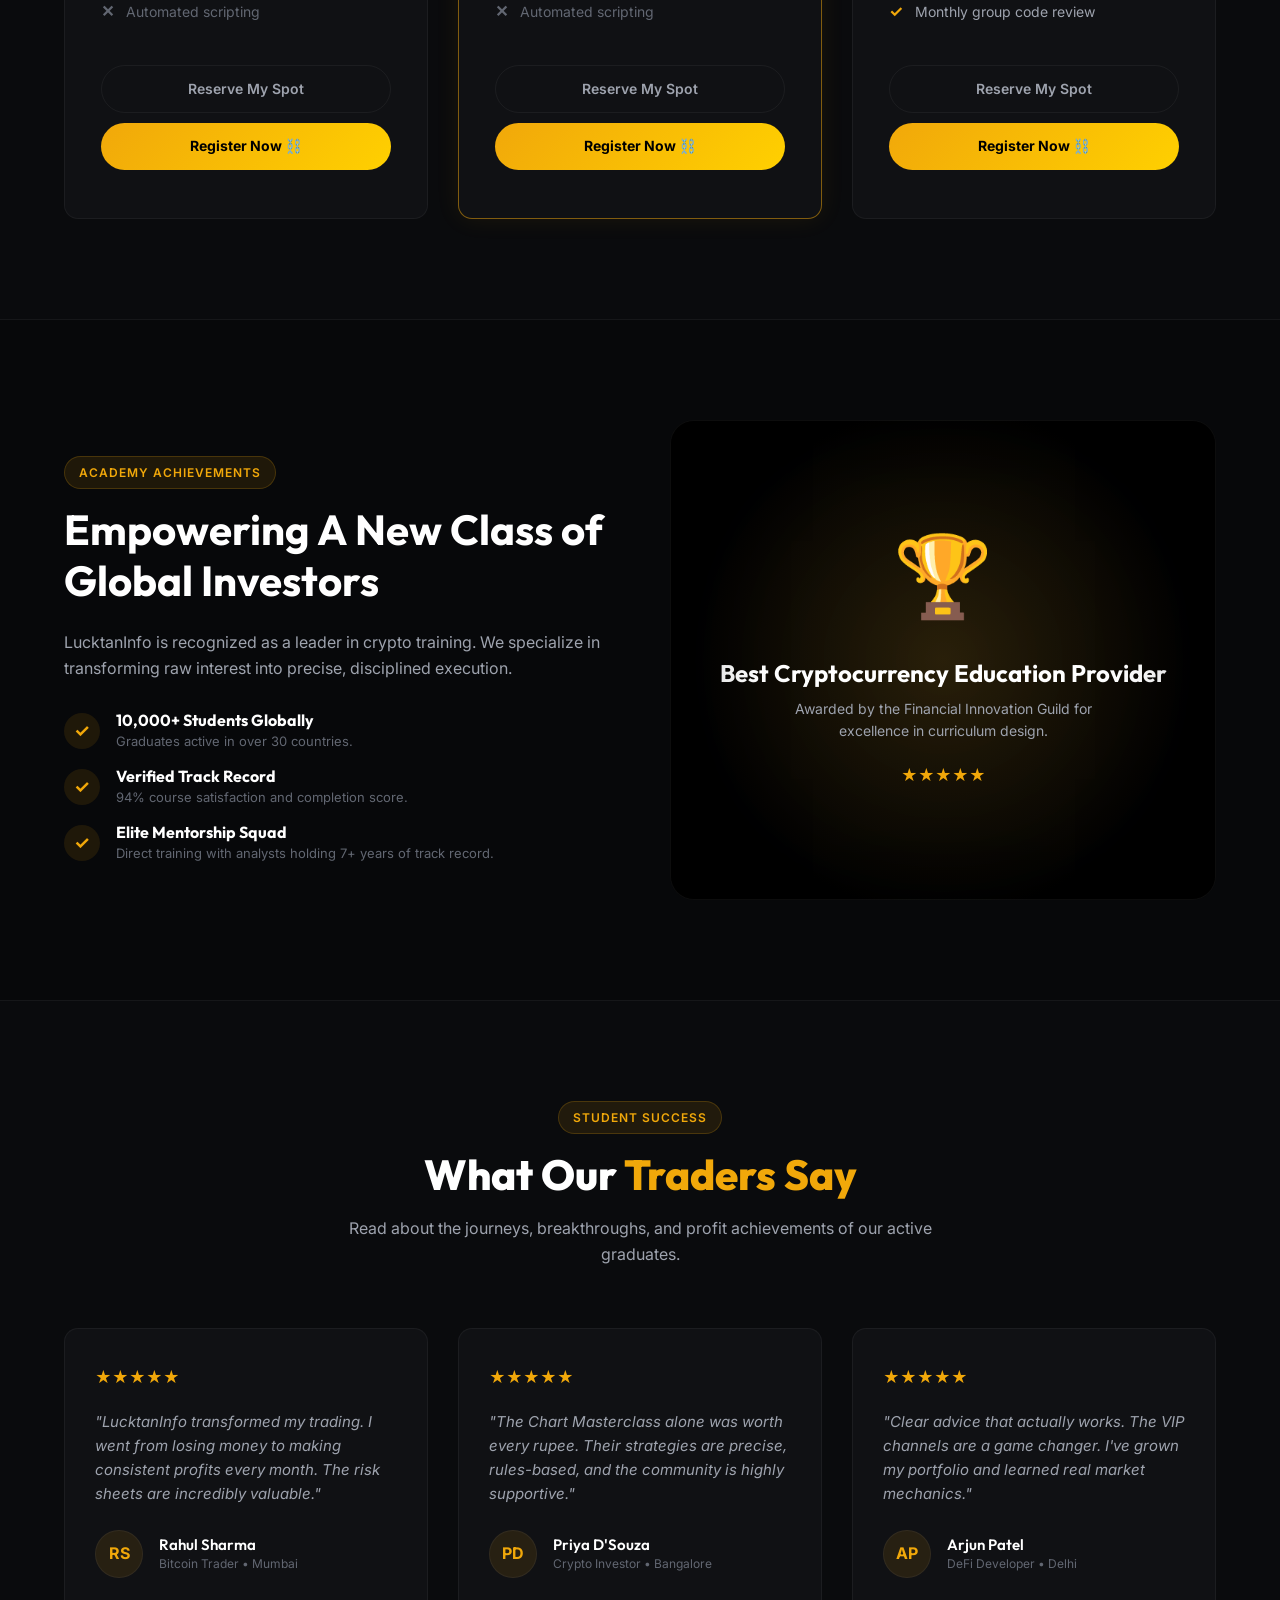
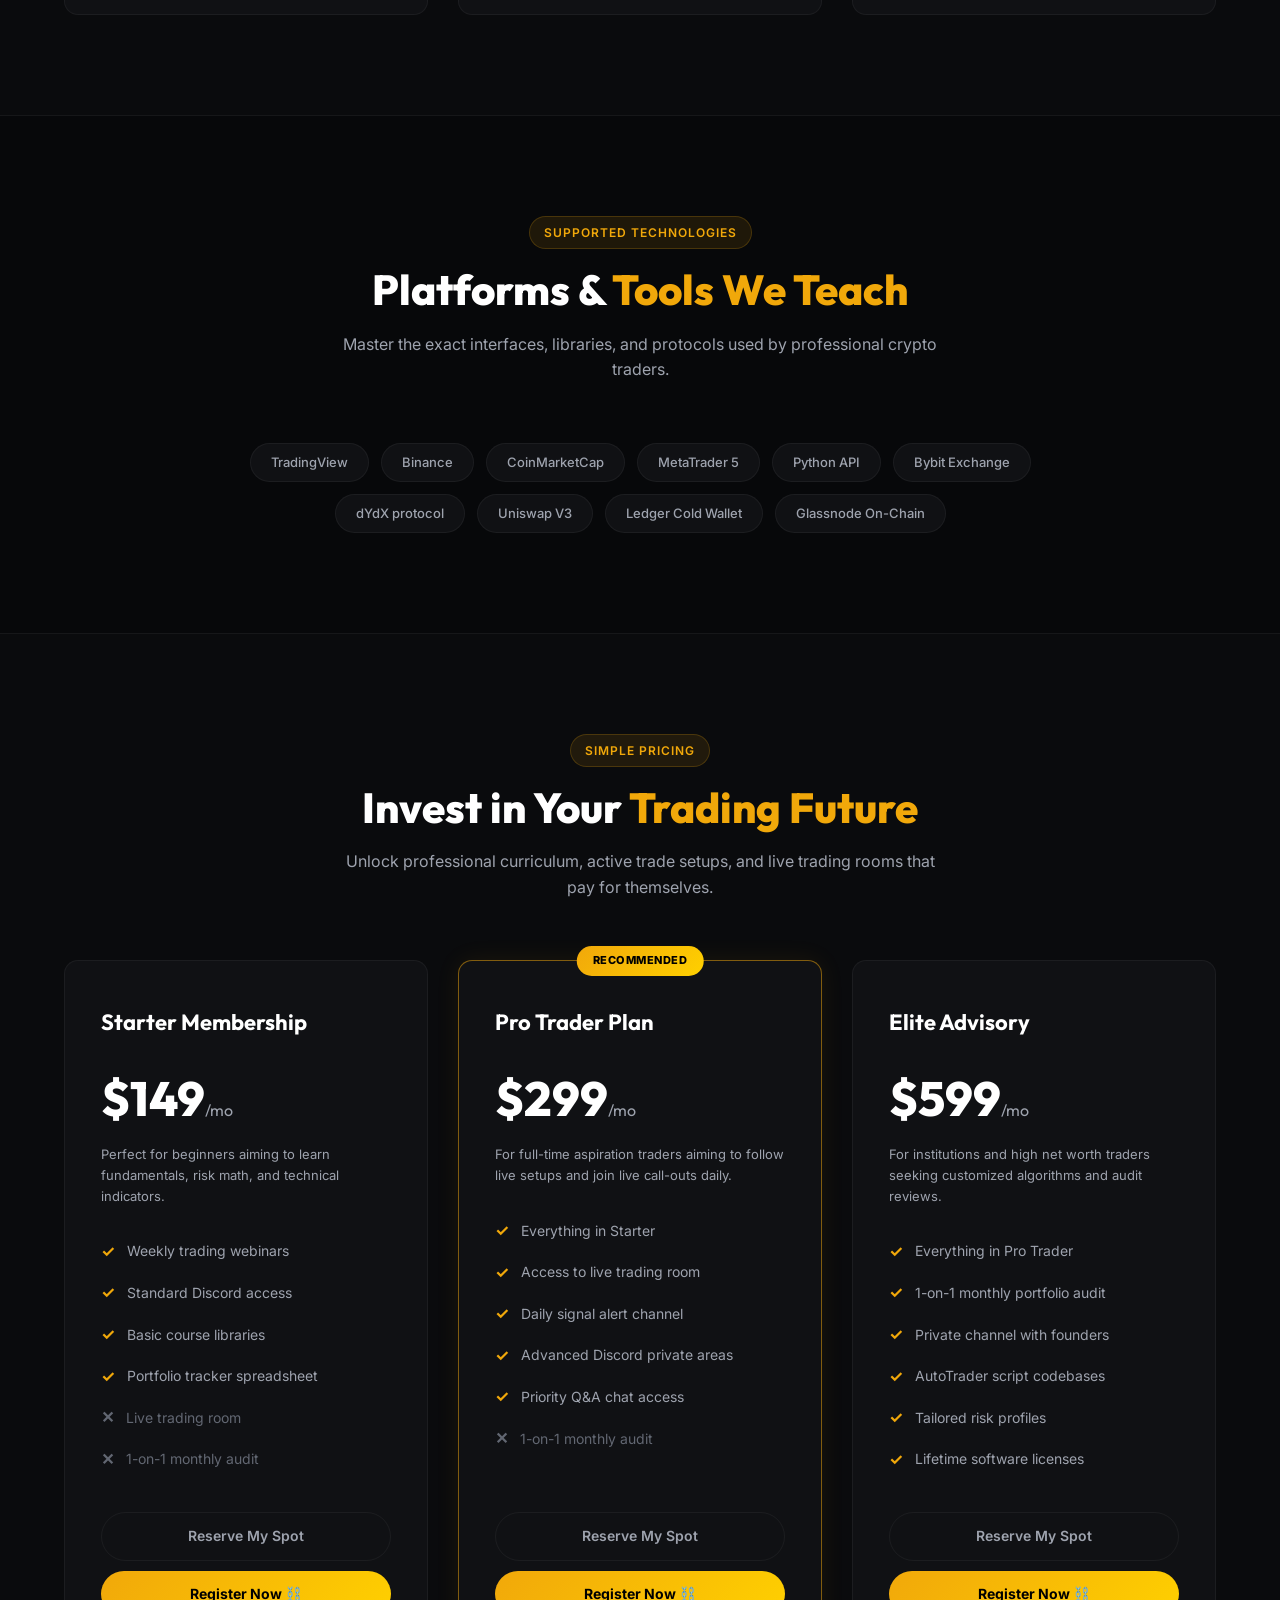
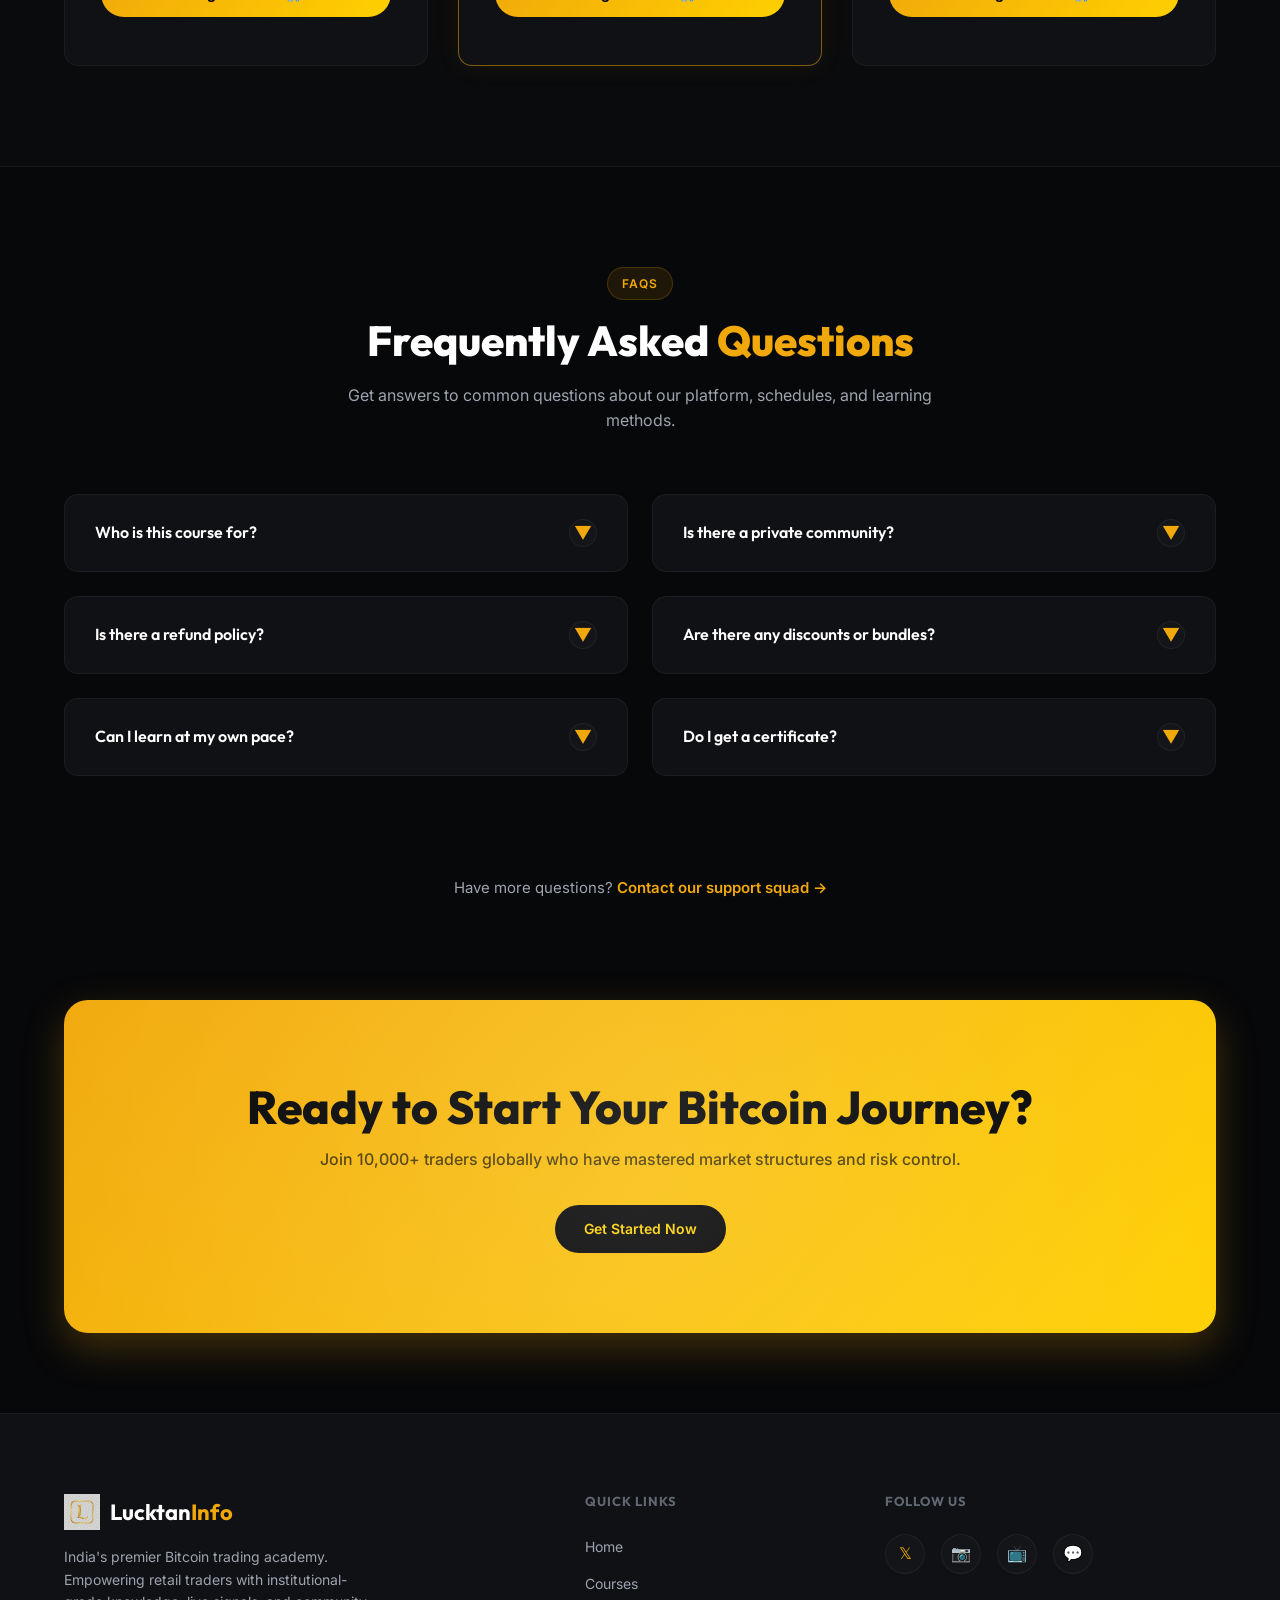
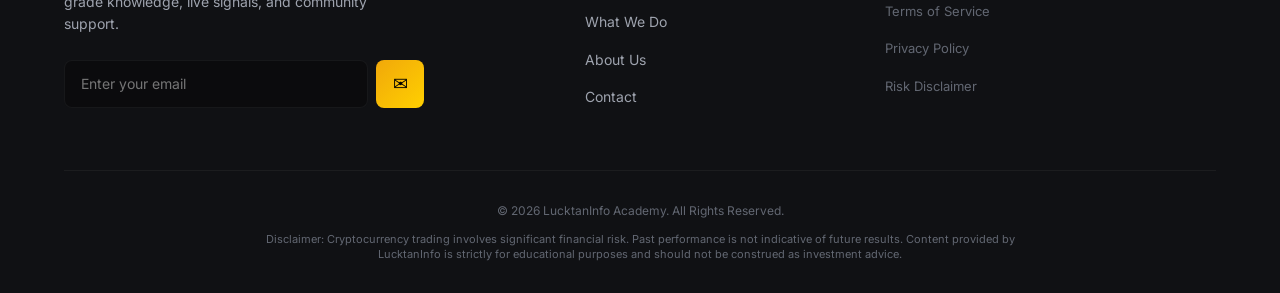
==== commit bb5d09d4: "Integrate Zapier webhooks for all forms + add real social media links" ====
--- a/index.html
+++ b/index.html
@@ -1064,10 +1064,10 @@
         <div class="footer-social">
           <h4>Follow Us</h4>
           <div class="social-icons">
-            <a href="#" class="social-icon">𝕏</a>
-            <a href="#" class="social-icon">📷</a>
-            <a href="#" class="social-icon">📺</a>
-            <a href="#" class="social-icon">💬</a>
+            <a href="https://x.com/YOUR_HANDLE" class="social-icon" target="_blank" rel="noopener" aria-label="X (Twitter)">𝕏</a>
+            <a href="https://instagram.com/YOUR_HANDLE" class="social-icon" target="_blank" rel="noopener" aria-label="Instagram">📷</a>
+            <a href="https://youtube.com/@YOUR_CHANNEL" class="social-icon" target="_blank" rel="noopener" aria-label="YouTube">📺</a>
+            <a href="https://t.me/YOUR_GROUP" class="social-icon" target="_blank" rel="noopener" aria-label="Telegram">💬</a>
           </div>
           <ul class="footer-social-links">
             <li><a href="terms.html">Terms of Service</a></li>
@@ -1084,6 +1084,7 @@
     </div>
   </footer>
 
+  <script src="js/zapier-config.js"></script>
   <script src="js/main.js"></script>
 </body>
 </html>
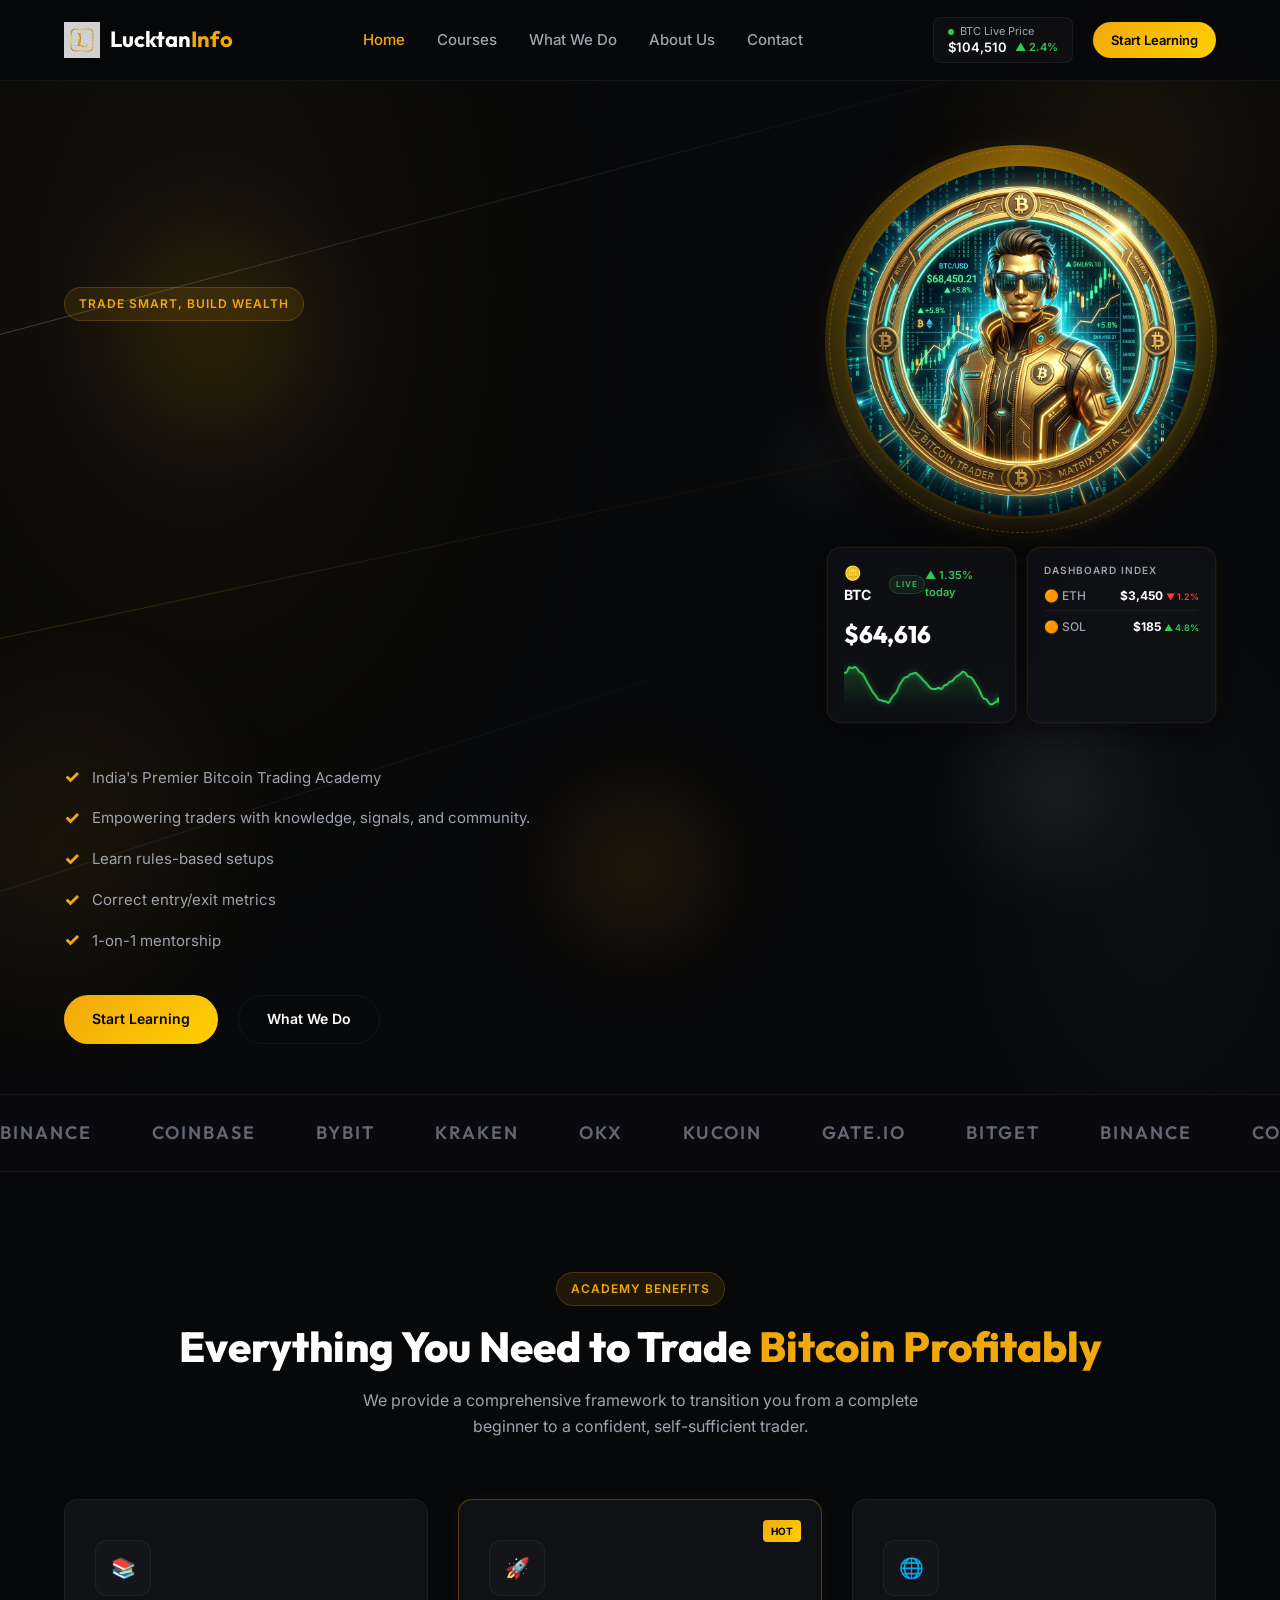
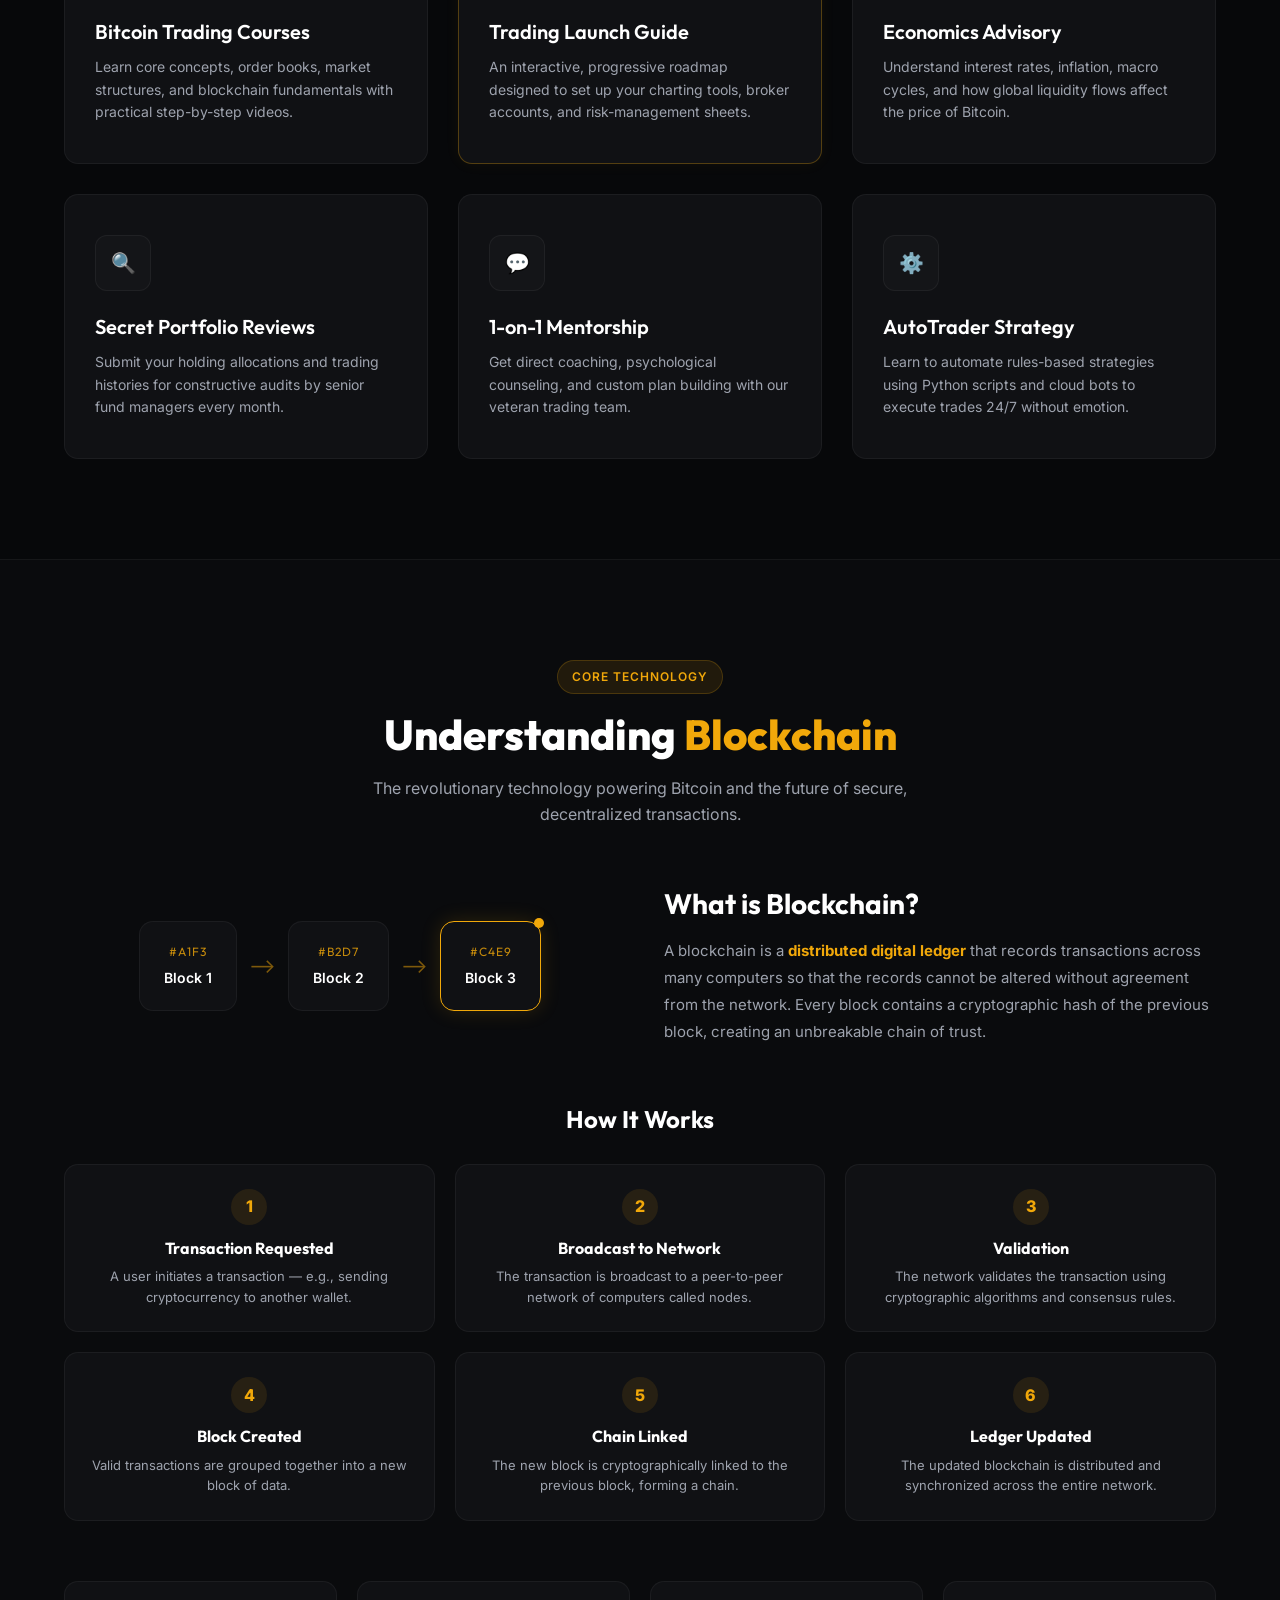
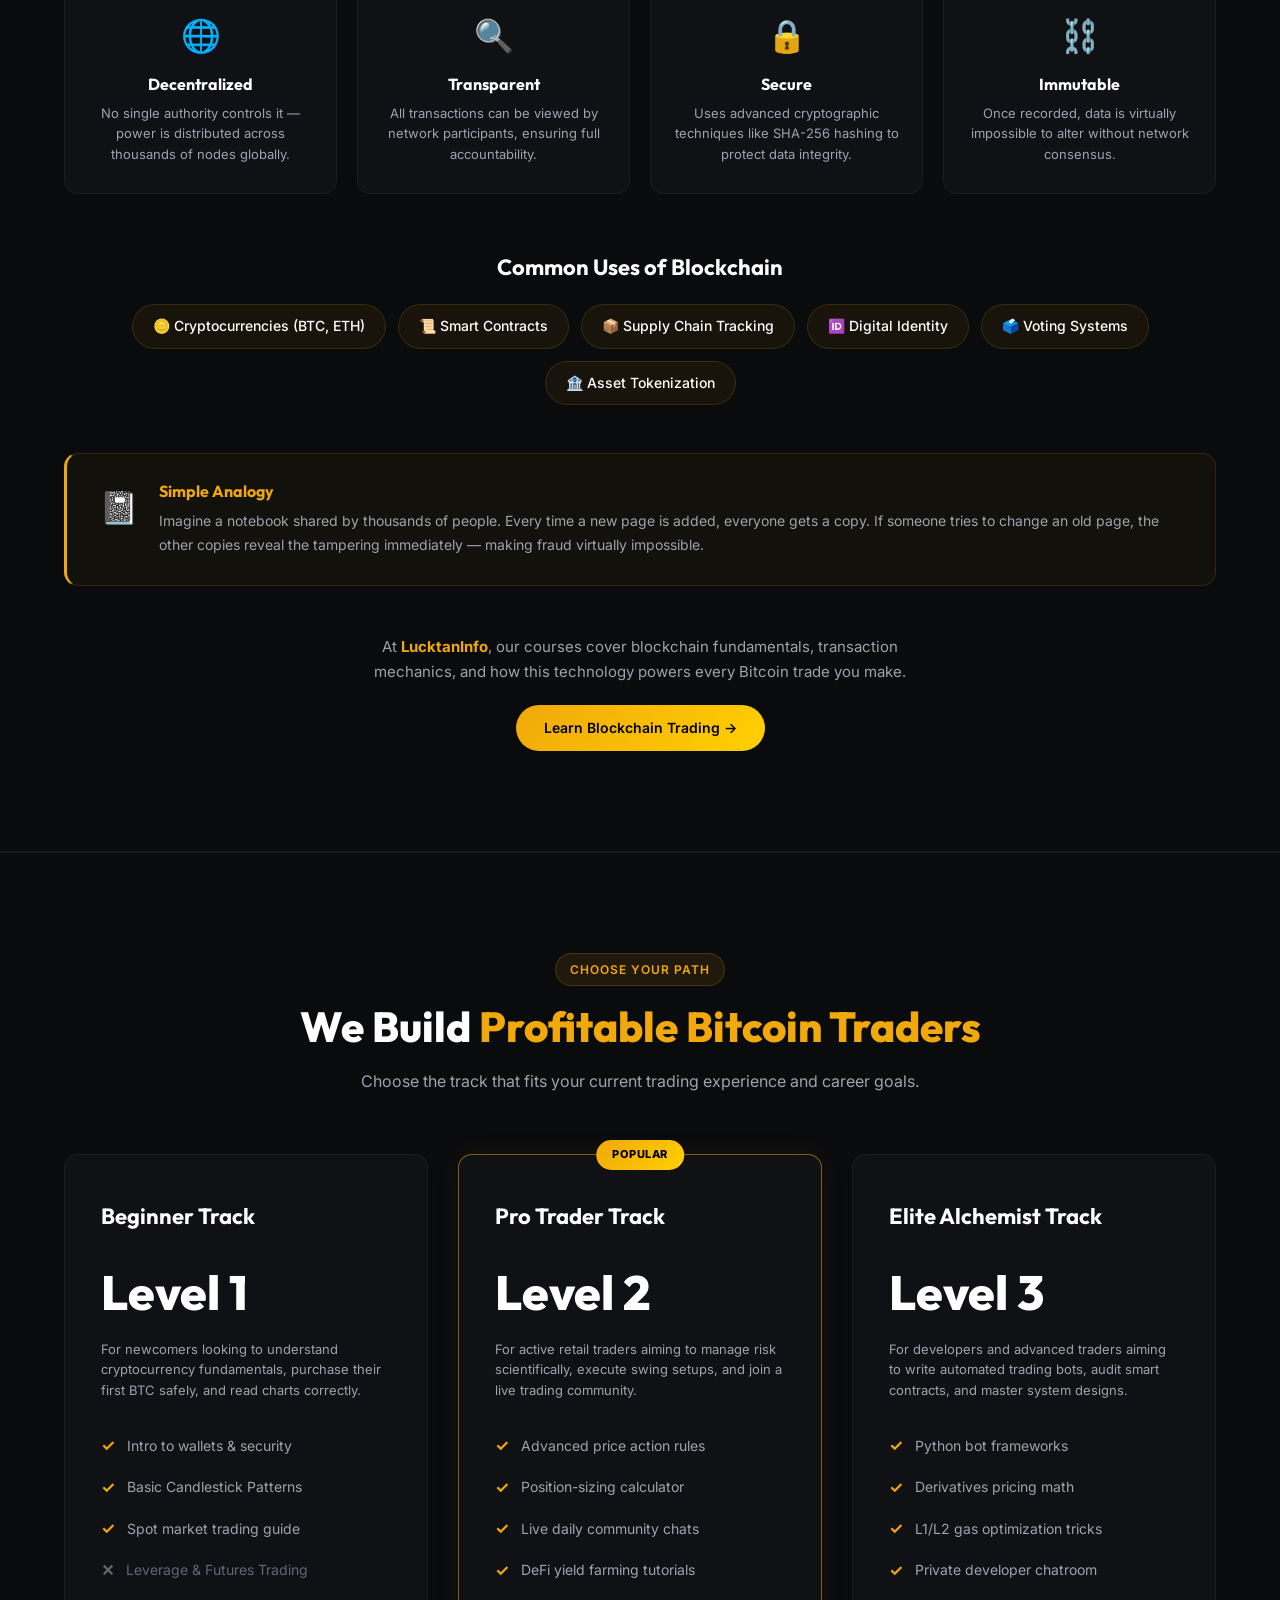
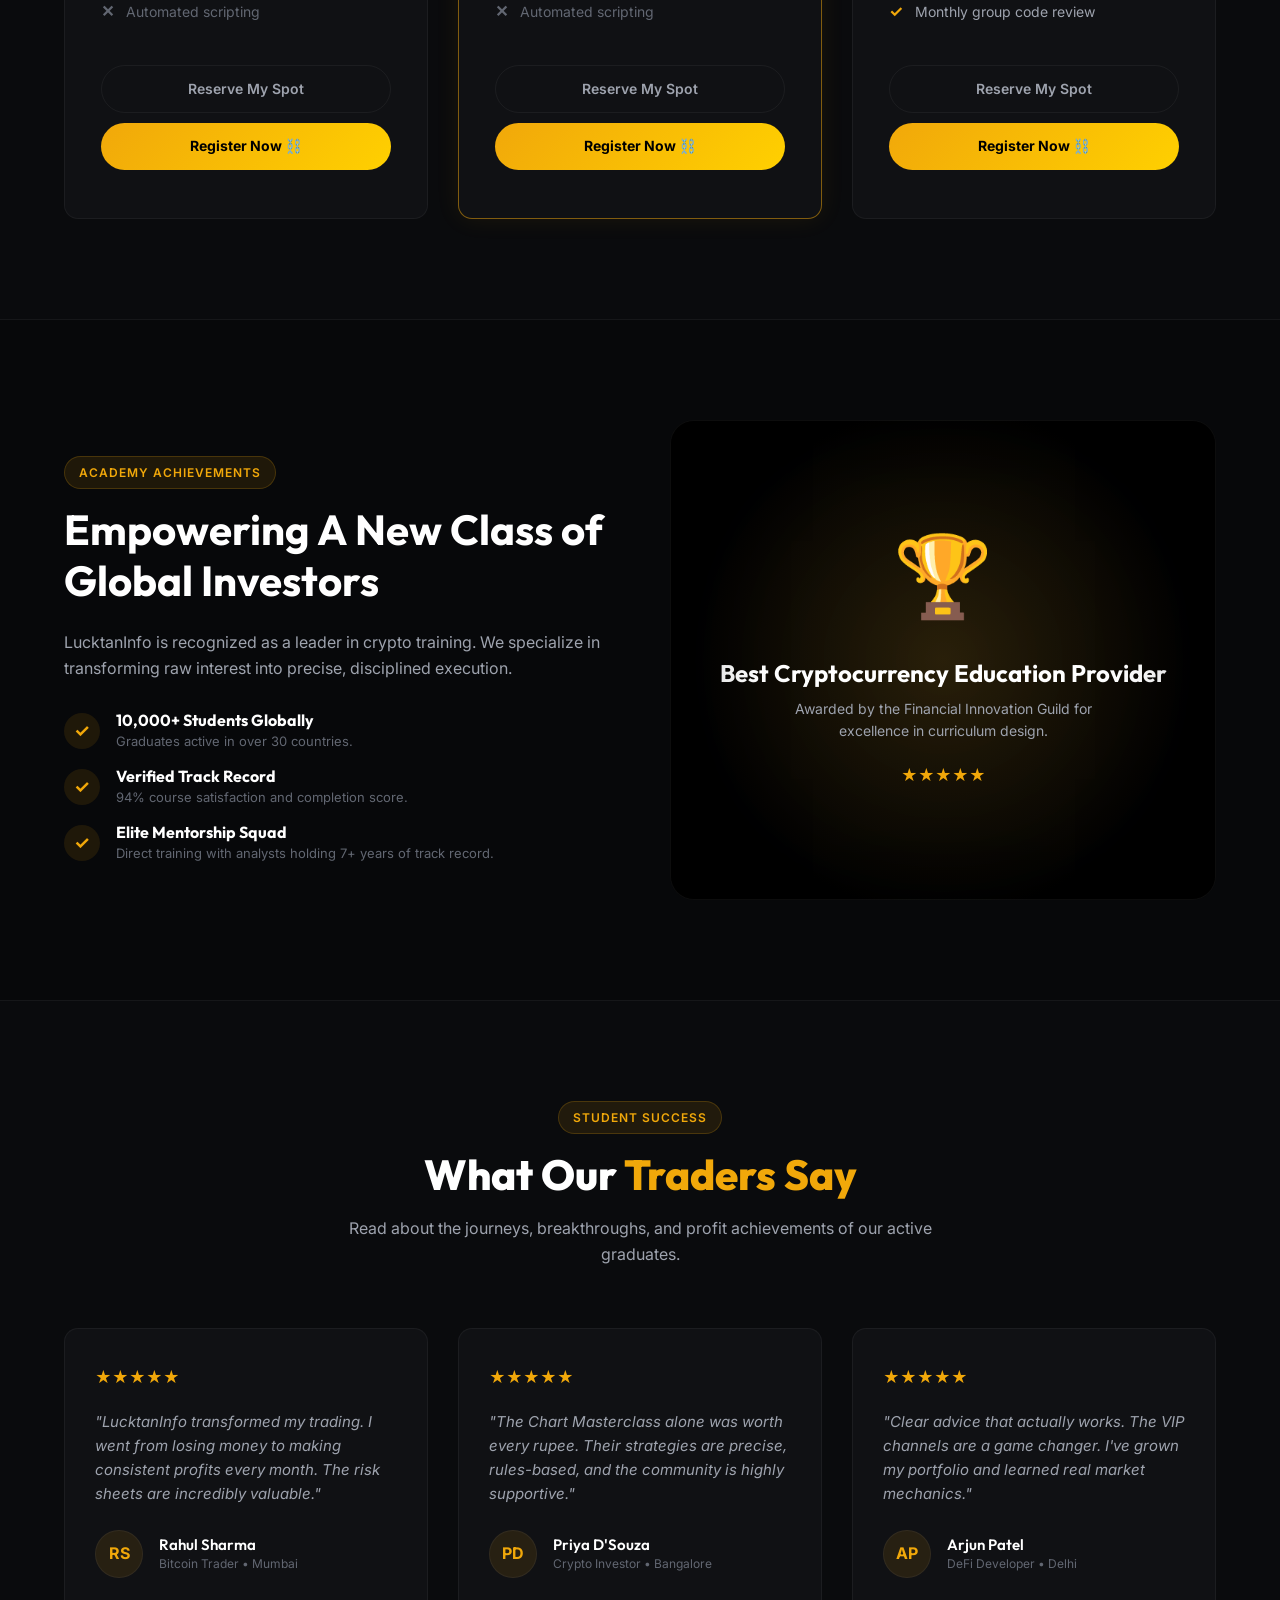
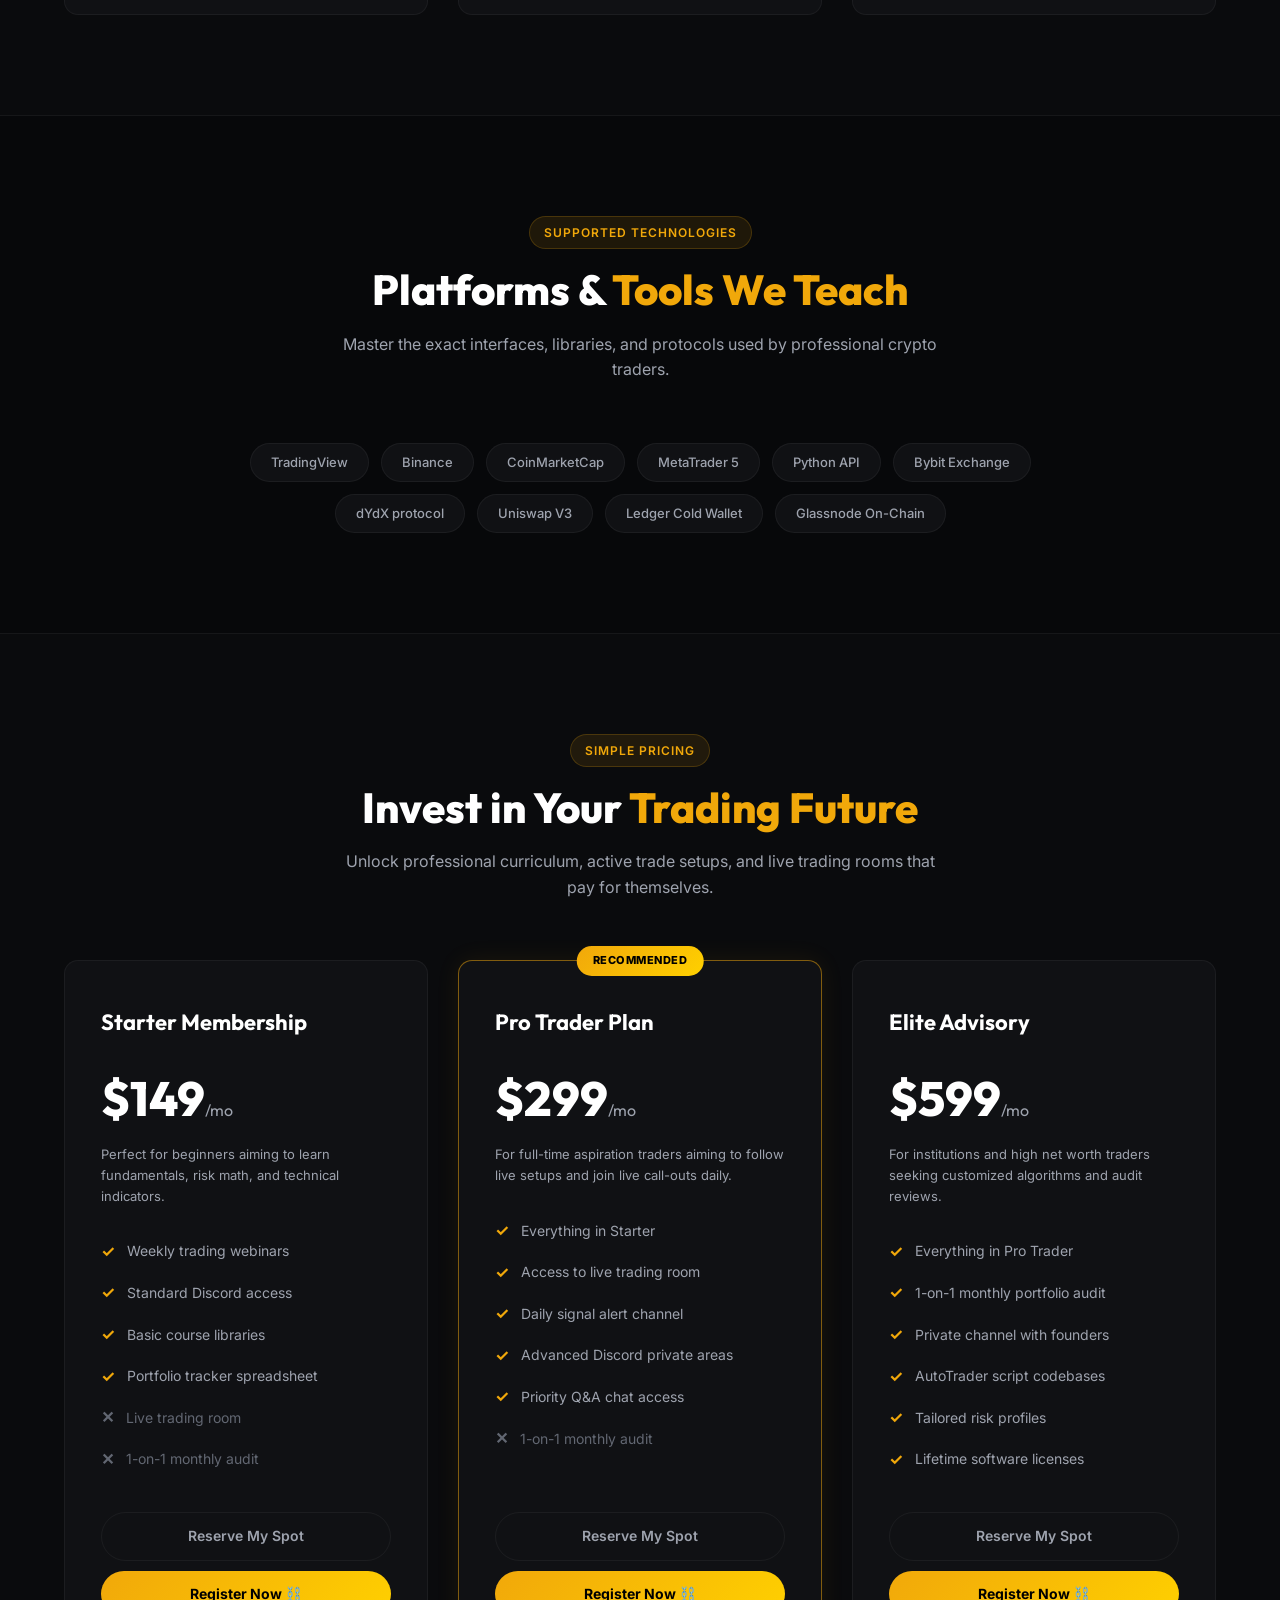
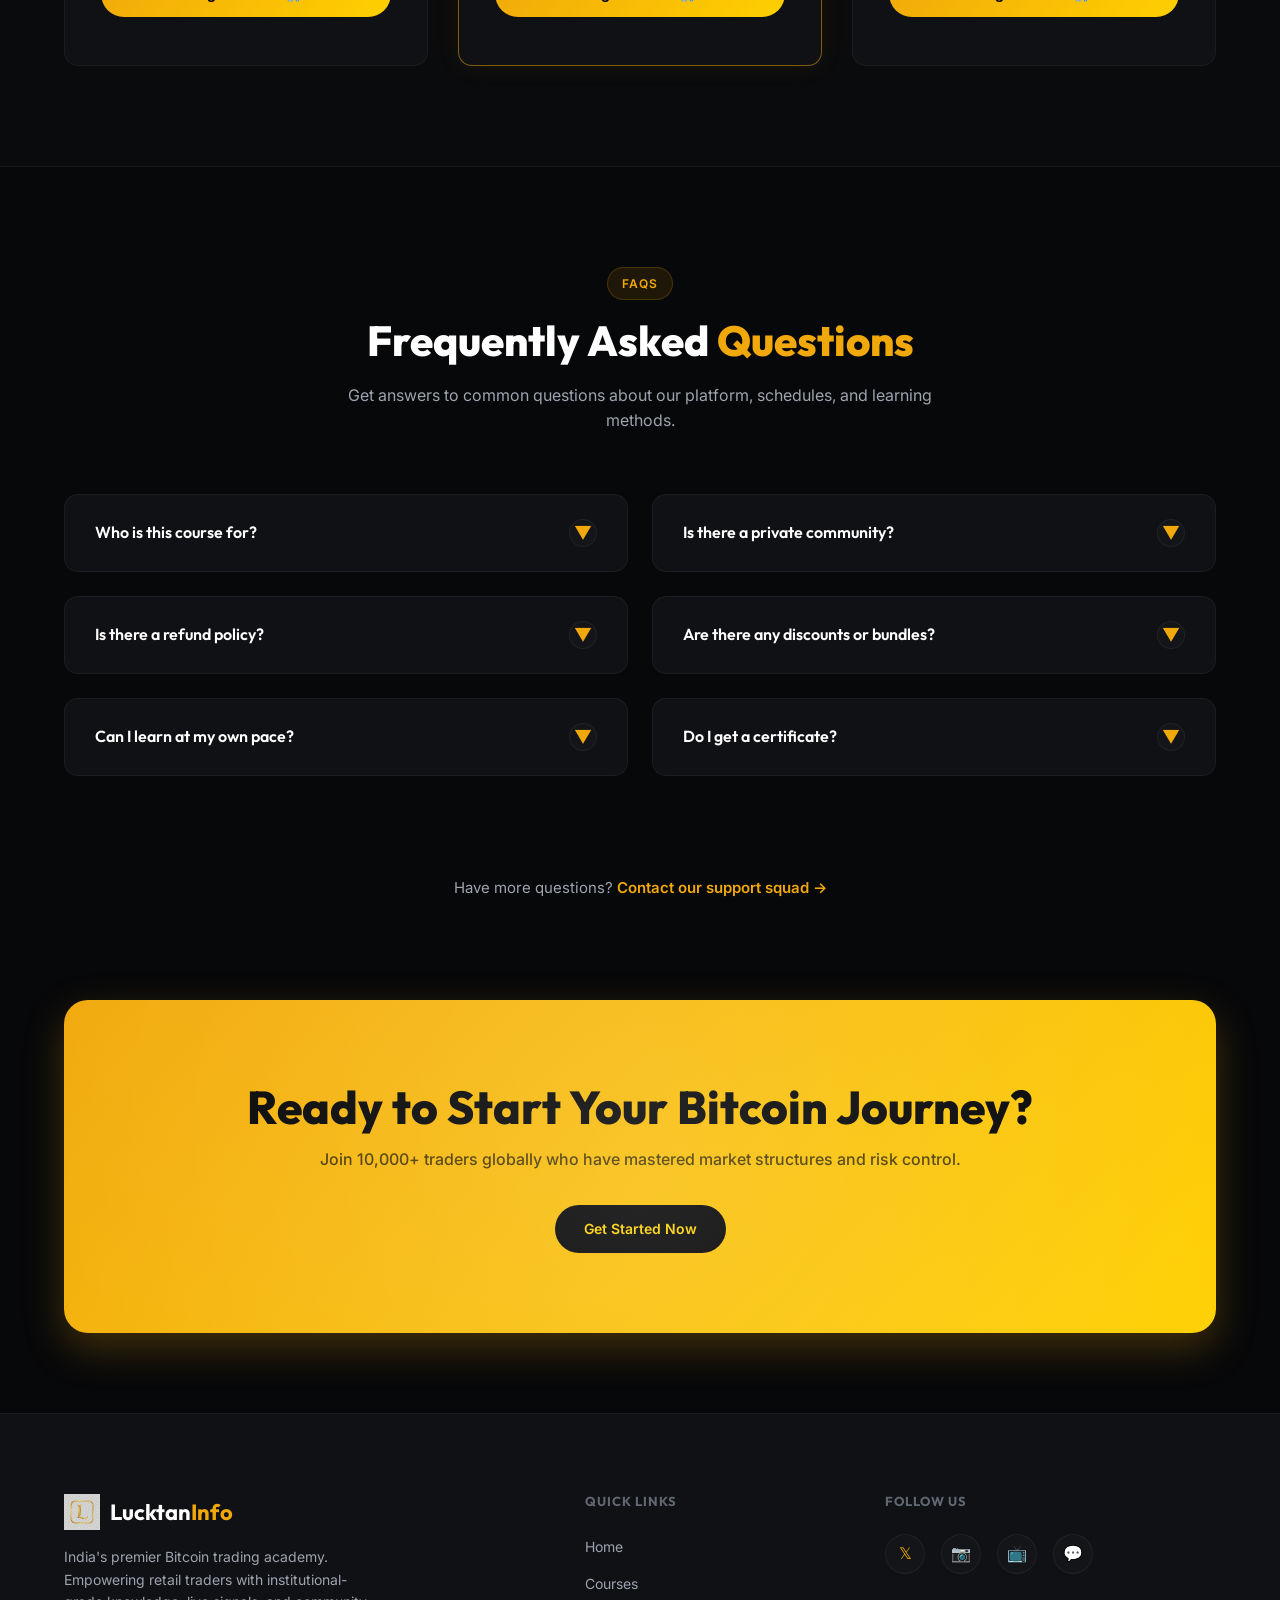
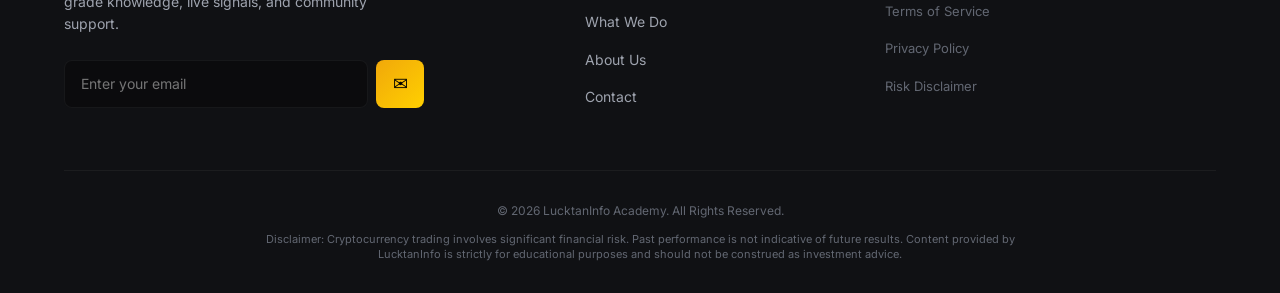
==== commit 21d64629: "Replace crypto payments with online payment options: UPI, Card, Net Banking, Wallet" ====
--- a/index.html
+++ b/index.html
@@ -823,9 +823,9 @@
       <!-- Step 1: Payment Selection -->
       <div class="pay-step" id="payStep1" style="display:none;">
         <div class="pay-header">
-          <div class="pay-icon">⛓️</div>
-          <h3>Blockchain Payment Gateway</h3>
-          <p>Secure, decentralized, and tamper-proof transactions</p>
+          <div class="pay-icon">💳</div>
+          <h3>Secure Payment Gateway</h3>
+          <p>Choose your preferred payment method</p>
         </div>
 
         <div class="pay-plan-summary" id="payPlanSummary">
@@ -834,94 +834,54 @@
         </div>
 
         <div class="pay-crypto-selector">
-          <label>Select Cryptocurrency</label>
+          <label>Select Payment Method</label>
           <div class="pay-coins">
-            <button class="pay-coin active" data-coin="BTC" id="coinBTC">
-              <span class="coin-icon">₿</span>
-              <span class="coin-name">Bitcoin</span>
-              <span class="coin-ticker">BTC</span>
+            <button class="pay-coin active" data-coin="UPI" id="coinUPI">
+              <span class="coin-icon">📱</span>
+              <span class="coin-name">UPI</span>
+              <span class="coin-ticker">GPay / PhonePe / Paytm</span>
             </button>
-            <button class="pay-coin" data-coin="ETH" id="coinETH">
-              <span class="coin-icon">Ξ</span>
-              <span class="coin-name">Ethereum</span>
-              <span class="coin-ticker">ETH</span>
+            <button class="pay-coin" data-coin="CARD" id="coinCARD">
+              <span class="coin-icon">💳</span>
+              <span class="coin-name">Credit / Debit Card</span>
+              <span class="coin-ticker">Visa / Mastercard / RuPay</span>
             </button>
-            <button class="pay-coin" data-coin="USDT" id="coinUSDT">
-              <span class="coin-icon">₮</span>
-              <span class="coin-name">Tether</span>
-              <span class="coin-ticker">USDT</span>
+            <button class="pay-coin" data-coin="NETBANK" id="coinNETBANK">
+              <span class="coin-icon">🏦</span>
+              <span class="coin-name">Net Banking</span>
+              <span class="coin-ticker">All Major Banks</span>
             </button>
-            <button class="pay-coin" data-coin="BNB" id="coinBNB">
-              <span class="coin-icon">◆</span>
-              <span class="coin-name">BNB Chain</span>
-              <span class="coin-ticker">BNB</span>
+            <button class="pay-coin" data-coin="WALLET" id="coinWALLET">
+              <span class="coin-icon">👛</span>
+              <span class="coin-name">Wallet</span>
+              <span class="coin-ticker">Paytm / Amazon Pay</span>
             </button>
-            <button class="pay-coin" data-coin="SOL" id="coinSOL">
-              <span class="coin-icon">◎</span>
-              <span class="coin-name">Solana</span>
-              <span class="coin-ticker">SOL</span>
-            </button>
-            <button class="pay-coin" data-coin="XRP" id="coinXRP">
-              <span class="coin-icon">✕</span>
-              <span class="coin-name">Ripple</span>
-              <span class="coin-ticker">XRP</span>
-            </button>
-          </div>
-        </div>
-
-        <!-- Other Payment Methods -->
-        <div class="pay-other-methods">
-          <label>Other Payment Methods</label>
-          <div class="pay-methods-grid">
-            <a href="contact.html" class="pay-method-card">
-              <span class="method-icon">📱</span>
-              <span class="method-name">UPI</span>
-              <span class="method-desc">Google Pay, PhonePe, Paytm</span>
-            </a>
-            <a href="contact.html" class="pay-method-card">
-              <span class="method-icon">💳</span>
-              <span class="method-name">Card</span>
-              <span class="method-desc">Credit / Debit Card</span>
-            </a>
-            <a href="contact.html" class="pay-method-card">
-              <span class="method-icon">🏦</span>
-              <span class="method-name">Bank Transfer</span>
-              <span class="method-desc">NEFT / IMPS / RTGS</span>
-            </a>
           </div>
         </div>
 
         <div class="pay-amount-box">
           <div class="pay-amount-row">
-            <span>Amount (USD)</span>
+            <span>Course Fee</span>
             <span class="pay-usd" id="payUsd">$299.00</span>
           </div>
           <div class="pay-amount-row">
-            <span>Exchange Rate</span>
-            <span class="pay-rate" id="payRate">1 BTC = $64,583</span>
+            <span>GST (18%)</span>
+            <span class="pay-rate" id="payRate">Included</span>
           </div>
           <div class="pay-amount-row highlight">
-            <span>You Pay</span>
-            <span class="pay-crypto-amount" id="payCryptoAmount">0.00463 BTC</span>
-          </div>
-        </div>
-
-        <div class="pay-wallet-section">
-          <label>Send to Wallet Address</label>
-          <div class="pay-wallet-address">
-            <code id="payWalletAddr">bc1qxy2kgdygjrsqtzq2n0yrf2493p83kkfjhx0wlh</code>
-            <button class="pay-copy-btn" id="payCopyBtn" title="Copy address">📋</button>
-          </div>
-          <p class="pay-wallet-note">⚠️ Only send <strong id="payCoinLabel">BTC</strong> to this address. Sending other coins may result in permanent loss.</p>
+            <span>Total Amount</span>
+            <span class="pay-crypto-amount" id="payCryptoAmount">$299.00</span>
+          </div>
         </div>
 
         <div class="pay-security-badges">
-          <span>🔒 256-bit Encryption</span>
-          <span>⛓️ On-Chain Verified</span>
-          <span>🛡️ Immutable Record</span>
-        </div>
-
-        <button class="btn btn-primary pay-confirm-btn" id="payConfirmBtn">I've Sent the Payment →</button>
+          <span>🔒 256-bit SSL Encryption</span>
+          <span>🛡️ PCI DSS Compliant</span>
+          <span>✅ 100% Secure</span>
+        </div>
+
+        <button class="btn btn-primary pay-confirm-btn" id="payConfirmBtn">Proceed to Pay →</button>
+        <p style="text-align:center; margin-top:12px; font-size:12px; color:var(--text-muted);">You will be redirected to our secure payment partner</p>
       </div>
 
       <!-- Step 2: Blockchain Confirmation -->
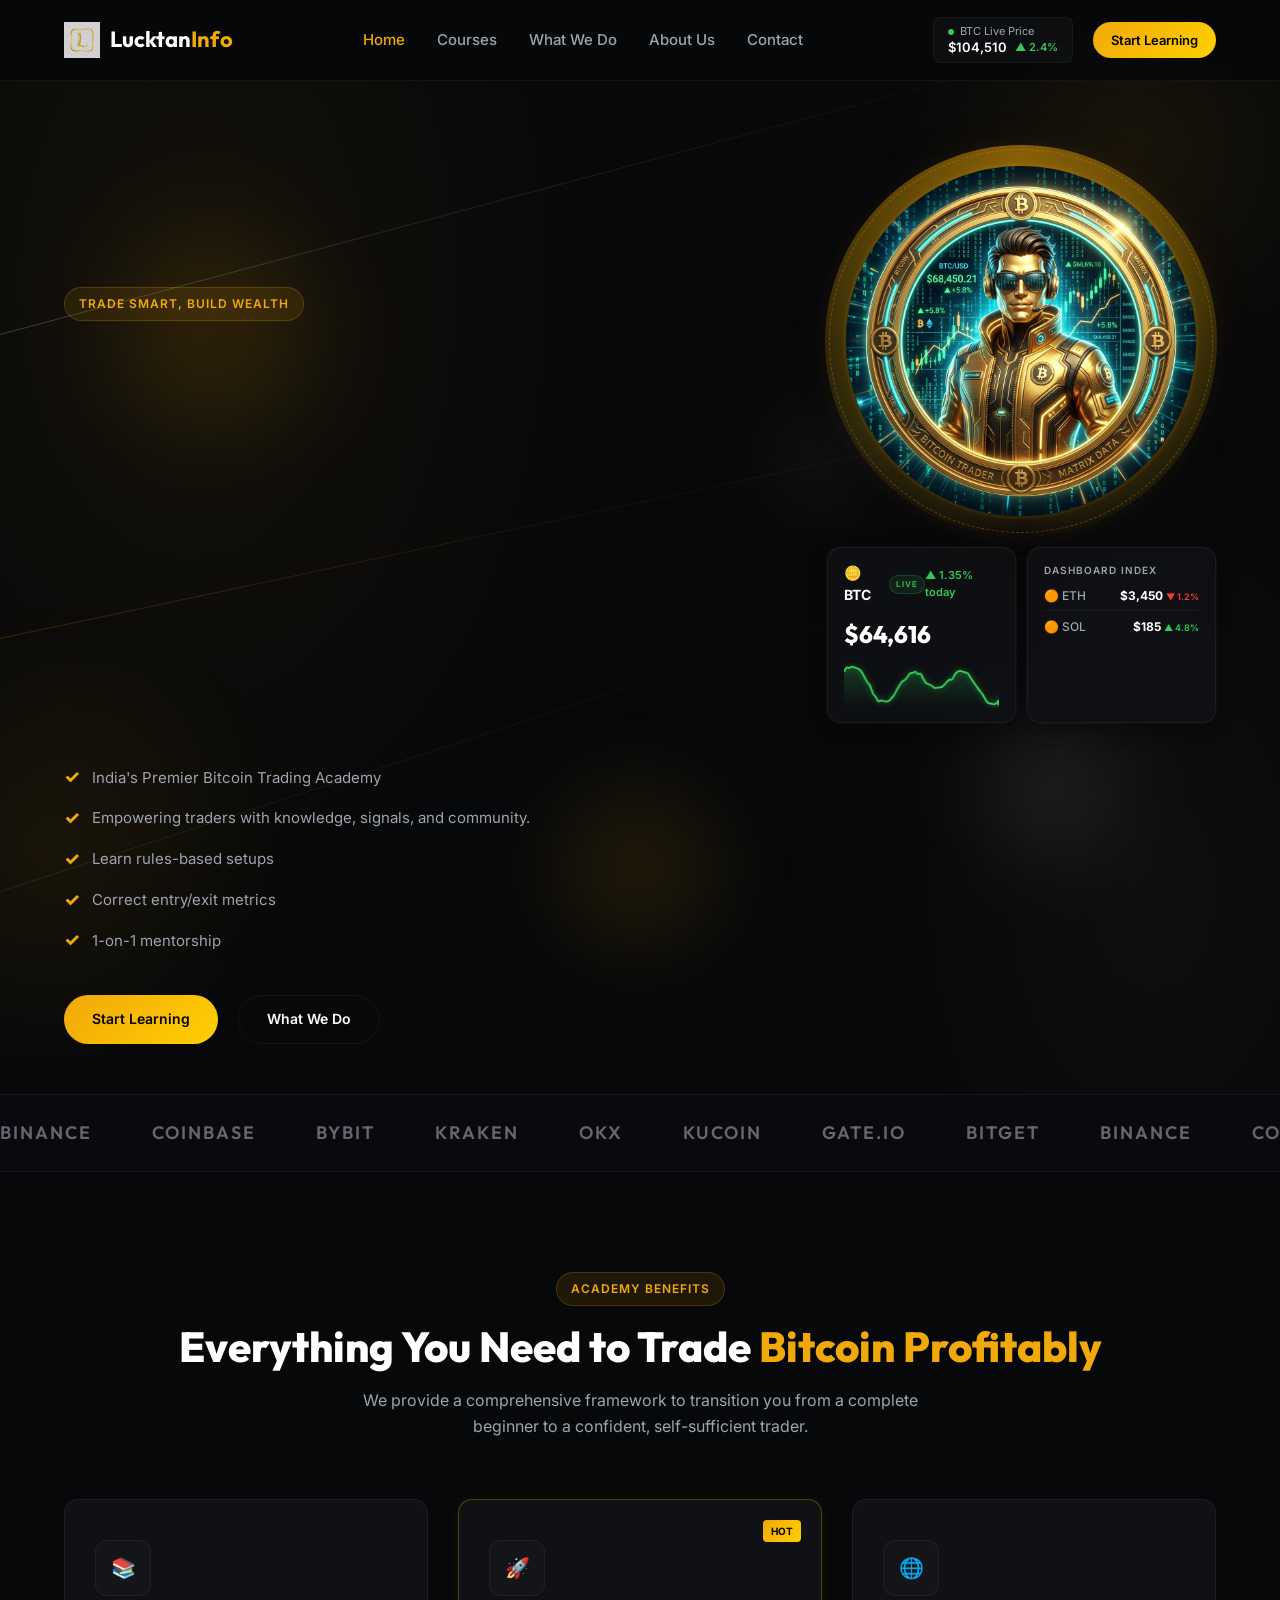
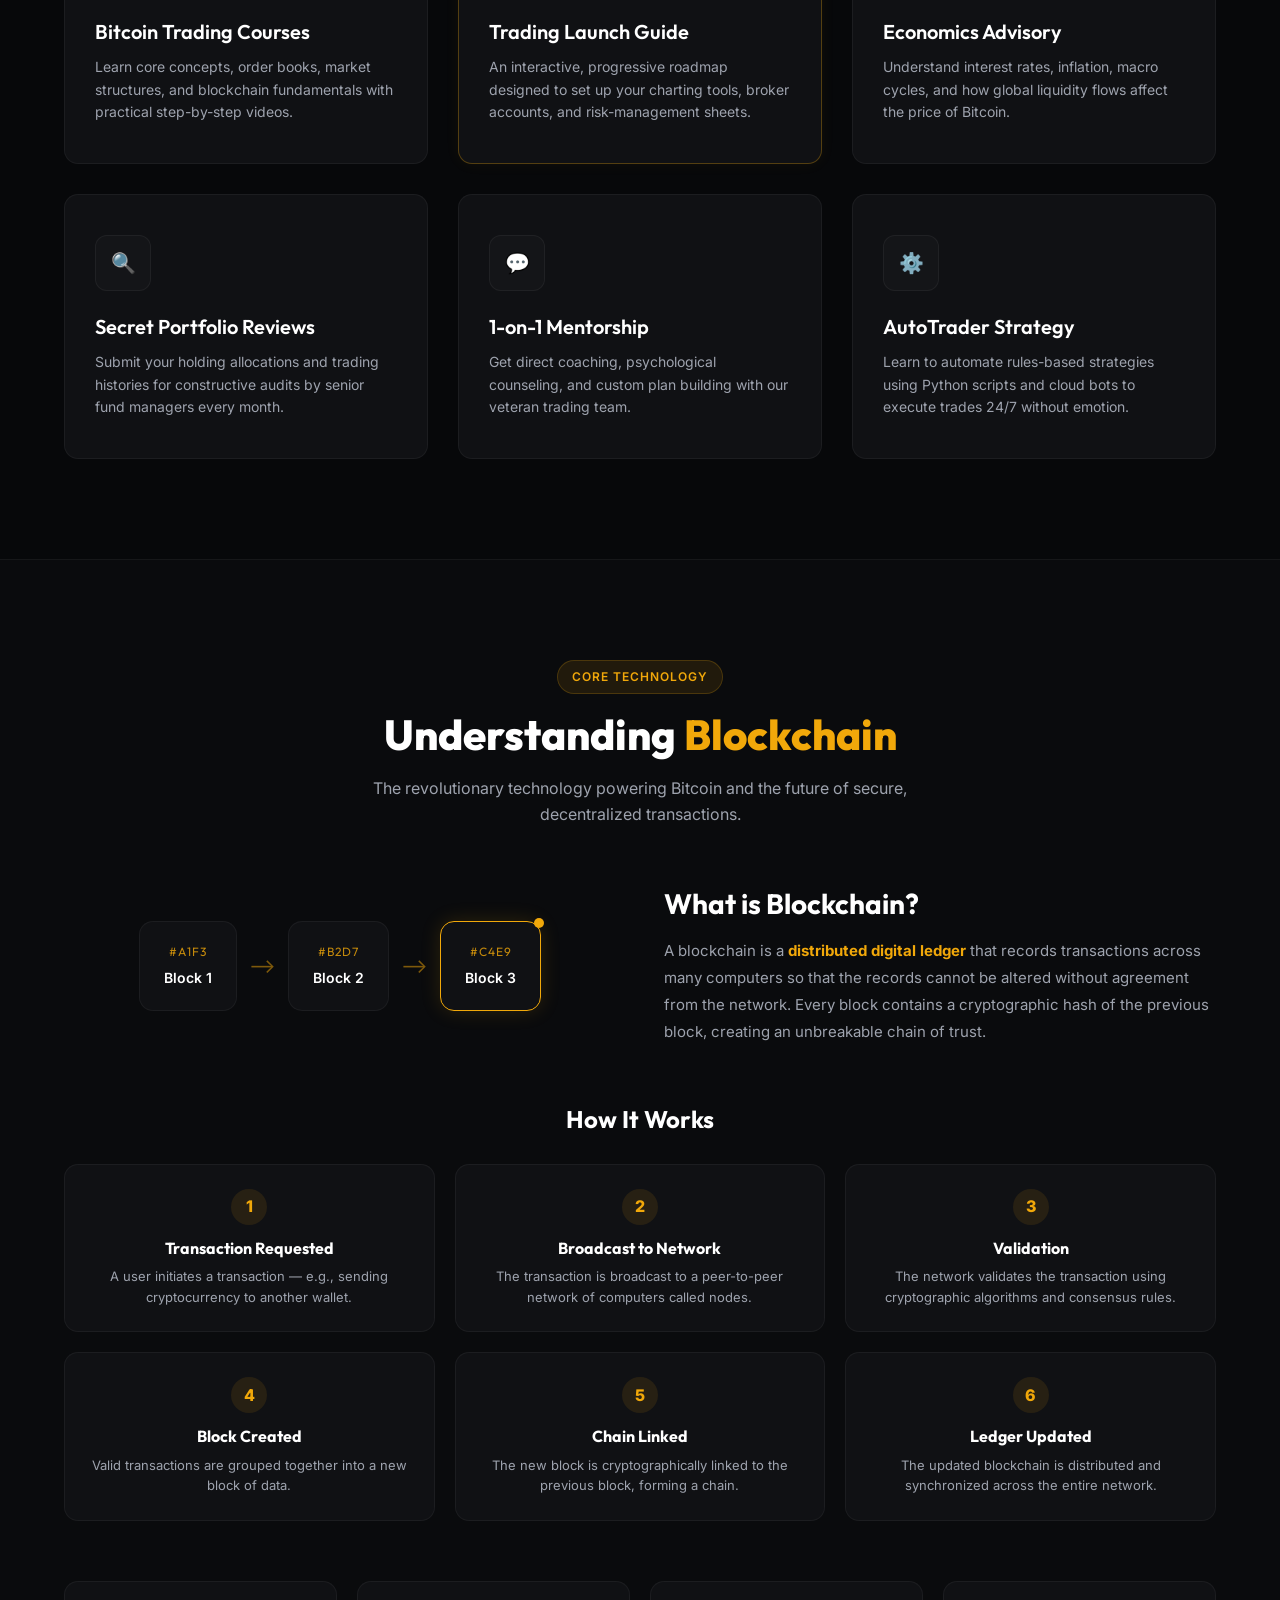
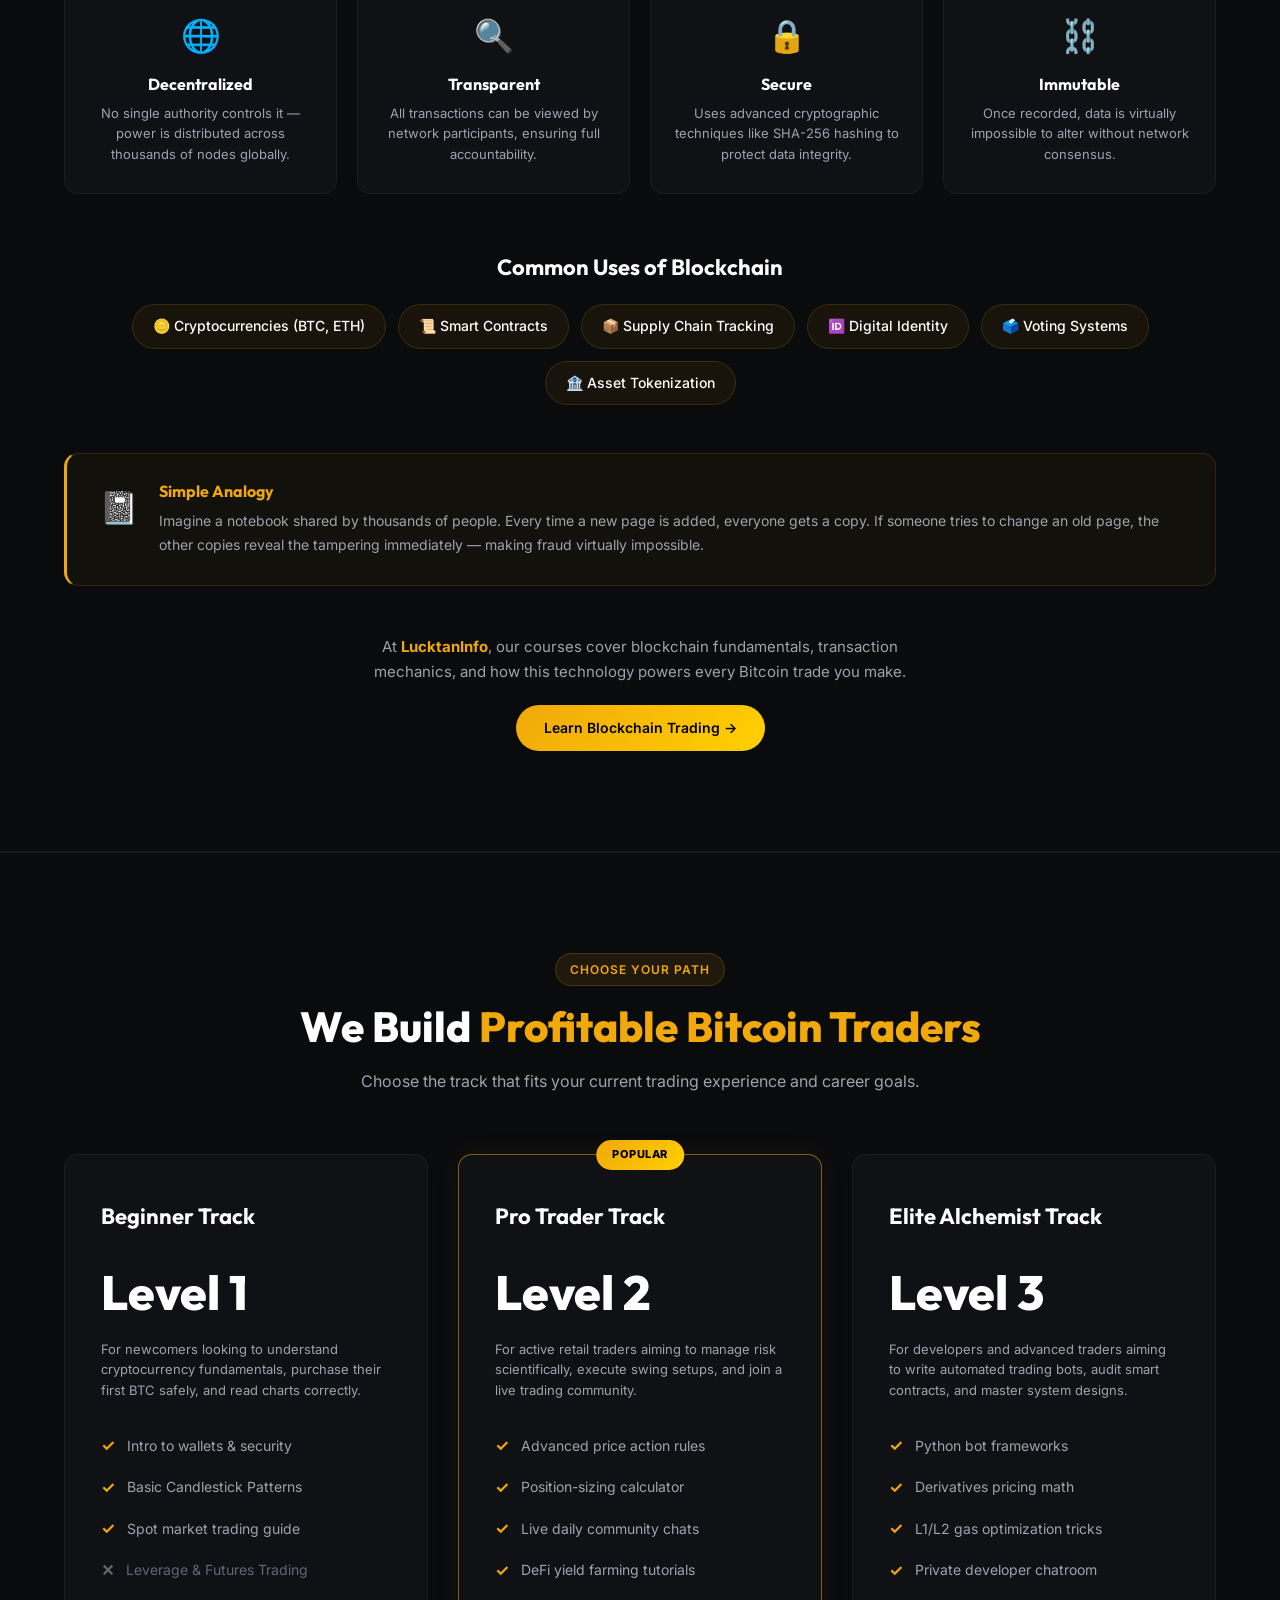
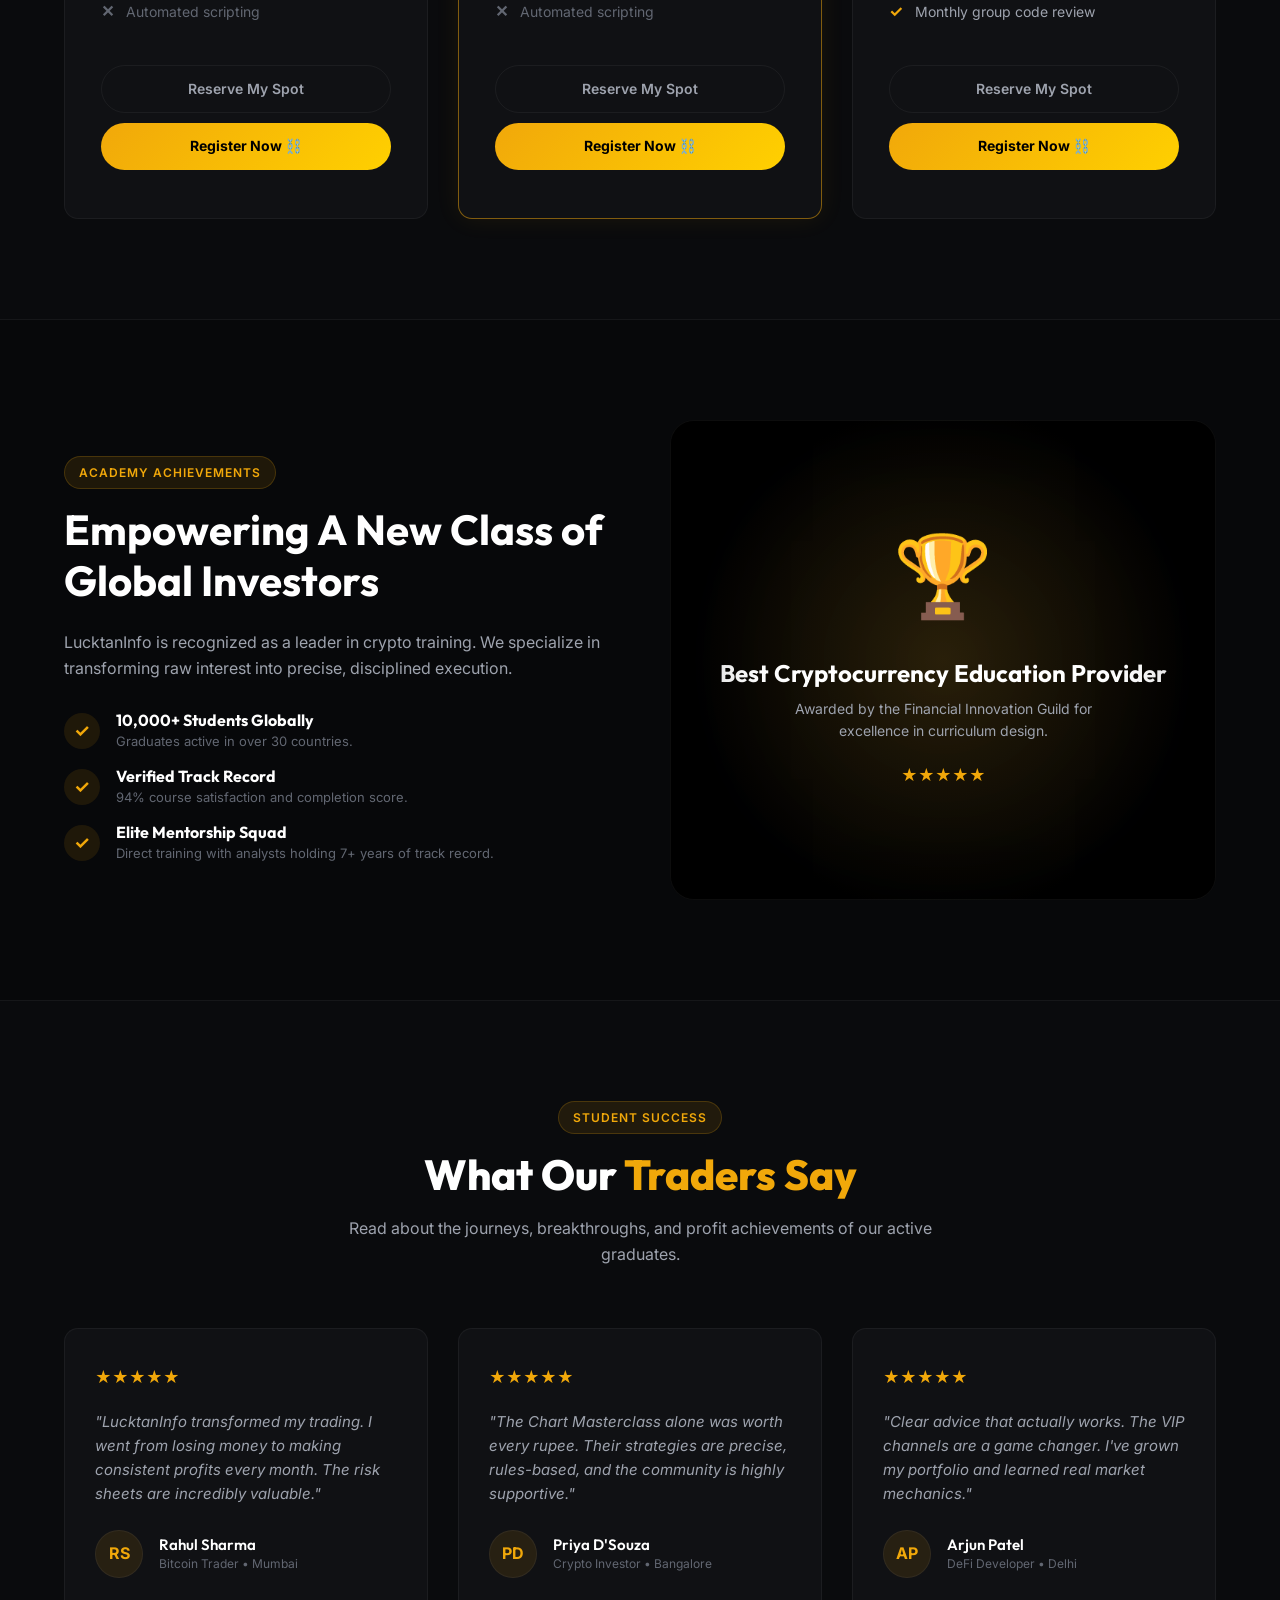
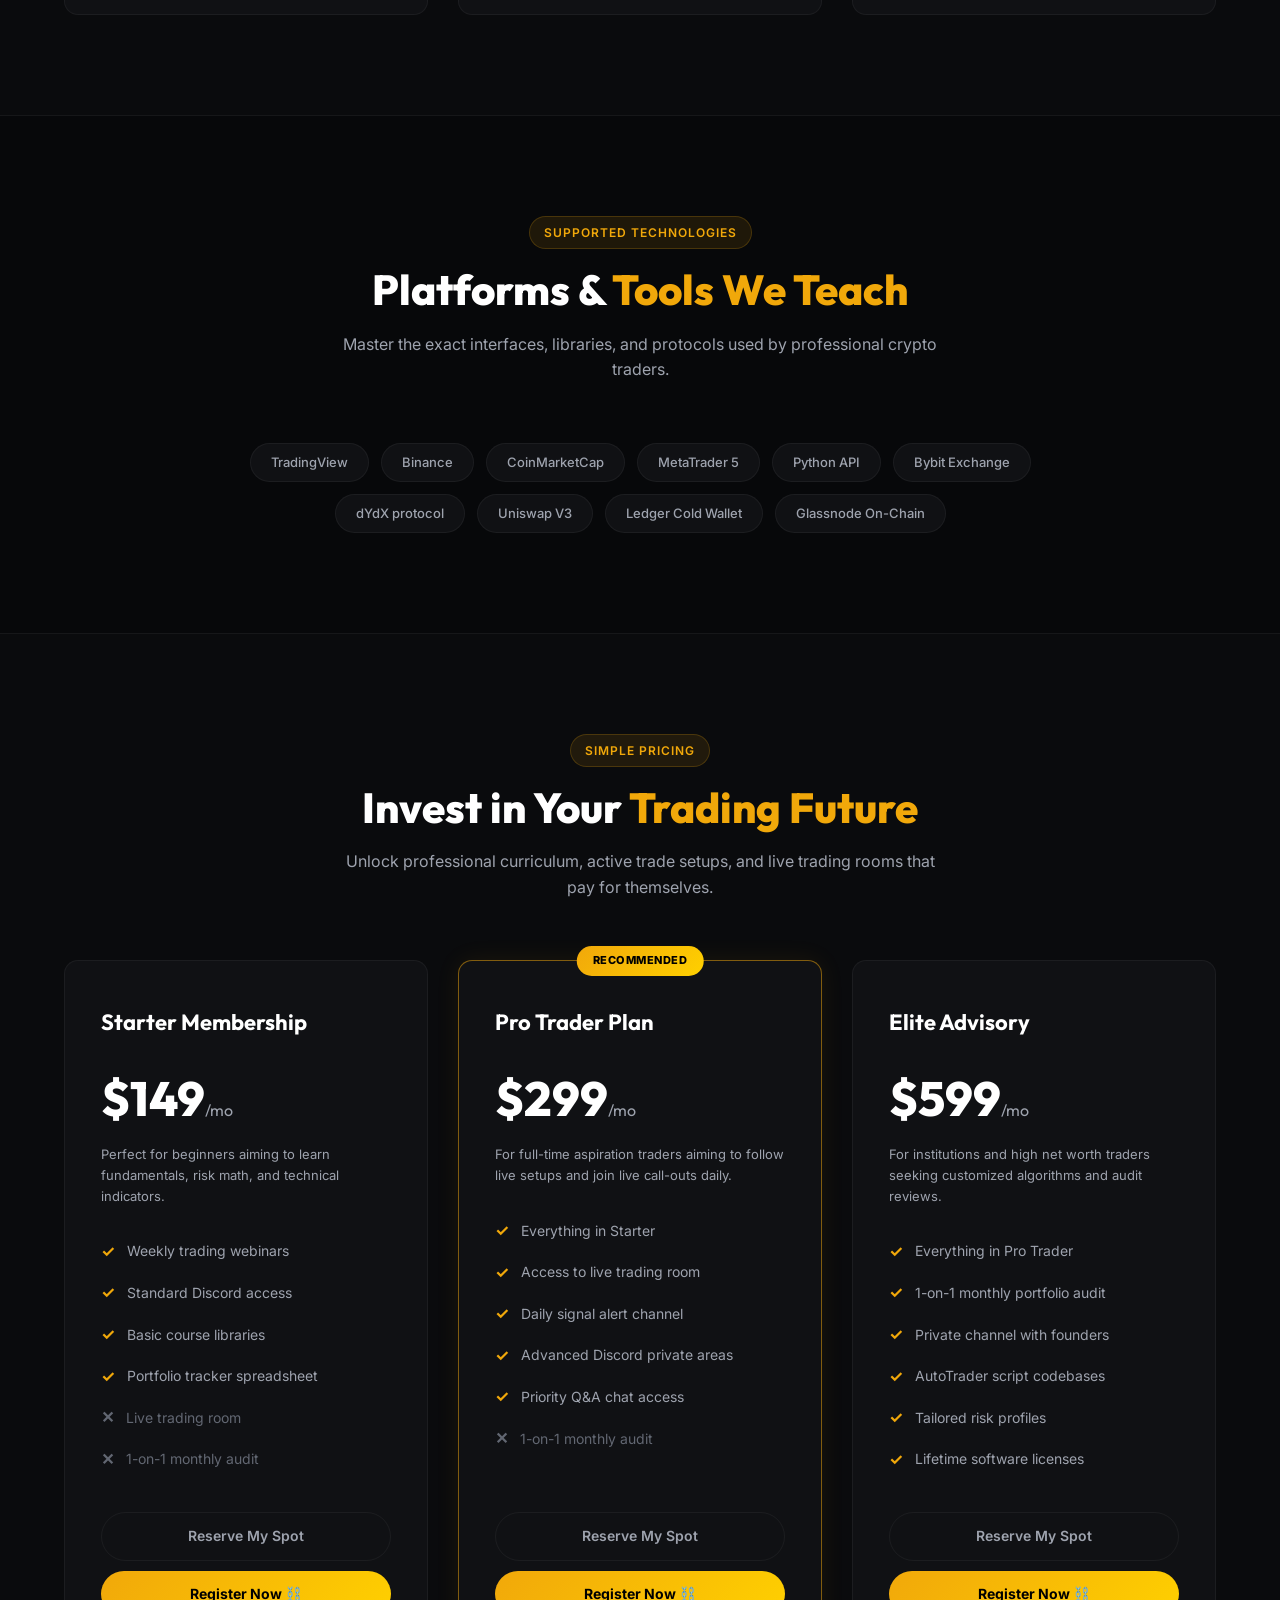
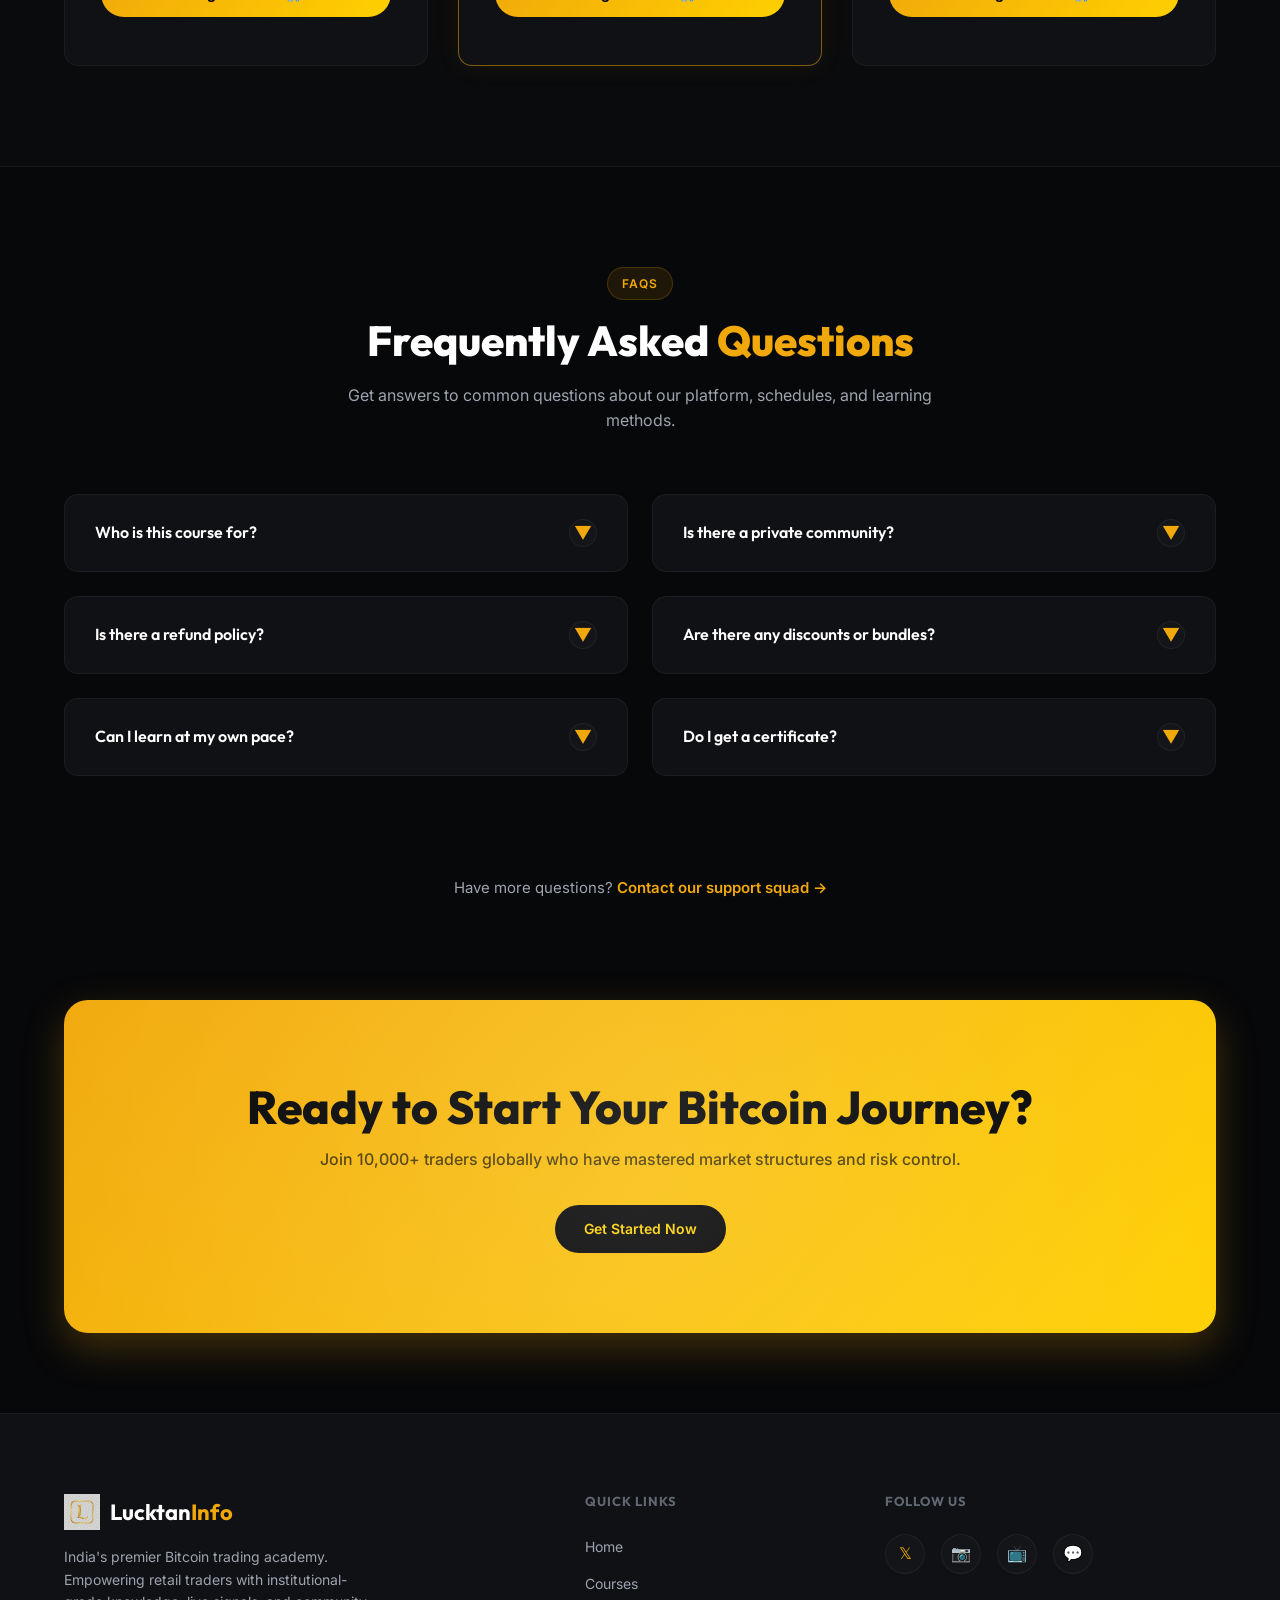
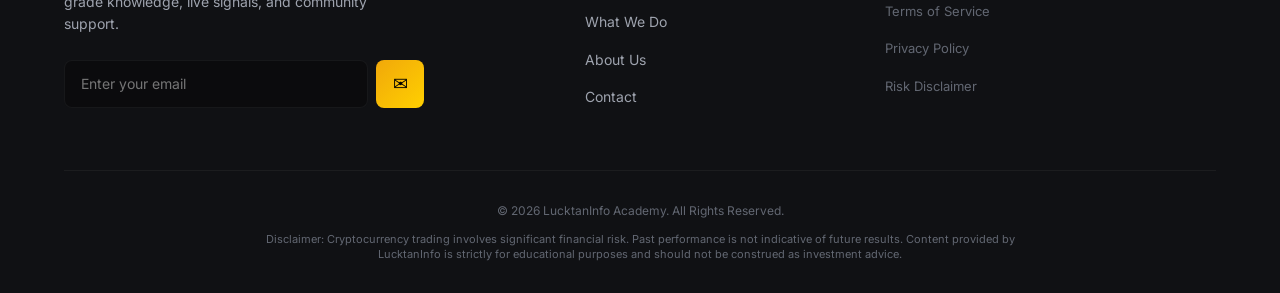
==== commit ac55fd69: "Add two-layer payment flow: method selection -> specific app options with UPI deep links" ====
--- a/index.html
+++ b/index.html
@@ -833,25 +833,26 @@
           <div class="pay-plan-price" id="payPlanPrice">$299<span>/mo</span></div>
         </div>
 
-        <div class="pay-crypto-selector">
+        <!-- Layer 1: Payment Method Selection -->
+        <div class="pay-crypto-selector" id="payMethodSelect">
           <label>Select Payment Method</label>
           <div class="pay-coins">
-            <button class="pay-coin active" data-coin="UPI" id="coinUPI">
+            <button class="pay-coin" data-method="upi" onclick="showPayApps('upi')">
               <span class="coin-icon">📱</span>
               <span class="coin-name">UPI</span>
               <span class="coin-ticker">GPay / PhonePe / Paytm</span>
             </button>
-            <button class="pay-coin" data-coin="CARD" id="coinCARD">
+            <button class="pay-coin" data-method="card" onclick="showPayApps('card')">
               <span class="coin-icon">💳</span>
               <span class="coin-name">Credit / Debit Card</span>
               <span class="coin-ticker">Visa / Mastercard / RuPay</span>
             </button>
-            <button class="pay-coin" data-coin="NETBANK" id="coinNETBANK">
+            <button class="pay-coin" data-method="netbanking" onclick="showPayApps('netbanking')">
               <span class="coin-icon">🏦</span>
               <span class="coin-name">Net Banking</span>
               <span class="coin-ticker">All Major Banks</span>
             </button>
-            <button class="pay-coin" data-coin="WALLET" id="coinWALLET">
+            <button class="pay-coin" data-method="wallet" onclick="showPayApps('wallet')">
               <span class="coin-icon">👛</span>
               <span class="coin-name">Wallet</span>
               <span class="coin-ticker">Paytm / Amazon Pay</span>
@@ -859,6 +860,121 @@
           </div>
         </div>
 
+        <!-- Layer 2: Specific App Options (hidden initially) -->
+        <div class="pay-app-options" id="payAppOptions" style="display:none;">
+          <div class="pay-app-back">
+            <button onclick="backToMethods()" class="pay-back-btn">← Back to Payment Methods</button>
+          </div>
+
+          <!-- UPI Apps -->
+          <div class="pay-app-group" id="payAppsUpi" style="display:none;">
+            <label>Pay with UPI</label>
+            <div class="pay-app-grid">
+              <a href="#" class="pay-app-card" id="payGpay" onclick="openUpiApp('gpay')">
+                <span class="pay-app-icon">📱</span>
+                <span class="pay-app-name">Google Pay</span>
+              </a>
+              <a href="#" class="pay-app-card" id="payPhonepe" onclick="openUpiApp('phonepe')">
+                <span class="pay-app-icon">💜</span>
+                <span class="pay-app-name">PhonePe</span>
+              </a>
+              <a href="#" class="pay-app-card" id="payPaytmUpi" onclick="openUpiApp('paytm')">
+                <span class="pay-app-icon">💙</span>
+                <span class="pay-app-name">Paytm UPI</span>
+              </a>
+              <a href="#" class="pay-app-card" id="payBhim" onclick="openUpiApp('bhim')">
+                <span class="pay-app-icon">🇮🇳</span>
+                <span class="pay-app-name">BHIM</span>
+              </a>
+              <a href="#" class="pay-app-card" id="payOtherUpi" onclick="openUpiApp('other')">
+                <span class="pay-app-icon">🔗</span>
+                <span class="pay-app-name">Other UPI</span>
+              </a>
+            </div>
+            <p class="pay-app-note">📌 You'll be redirected to your UPI app to complete payment</p>
+          </div>
+
+          <!-- Card Options -->
+          <div class="pay-app-group" id="payAppsCard" style="display:none;">
+            <label>Pay with Card</label>
+            <div class="pay-app-grid">
+              <a href="#" class="pay-app-card" onclick="openCardPayment('visa')">
+                <span class="pay-app-icon">💳</span>
+                <span class="pay-app-name">Visa</span>
+              </a>
+              <a href="#" class="pay-app-card" onclick="openCardPayment('mastercard')">
+                <span class="pay-app-icon">💳</span>
+                <span class="pay-app-name">Mastercard</span>
+              </a>
+              <a href="#" class="pay-app-card" onclick="openCardPayment('rupay')">
+                <span class="pay-app-icon">💳</span>
+                <span class="pay-app-name">RuPay</span>
+              </a>
+              <a href="#" class="pay-app-card" onclick="openCardPayment('amex')">
+                <span class="pay-app-icon">💳</span>
+                <span class="pay-app-name">Amex</span>
+              </a>
+            </div>
+            <p class="pay-app-note">🔒 Card details are encrypted and never stored on our servers</p>
+          </div>
+
+          <!-- Net Banking Options -->
+          <div class="pay-app-group" id="payAppsNetbanking" style="display:none;">
+            <label>Select Your Bank</label>
+            <div class="pay-app-grid">
+              <a href="#" class="pay-app-card" onclick="openNetBanking('sbi')">
+                <span class="pay-app-icon">🏦</span>
+                <span class="pay-app-name">SBI</span>
+              </a>
+              <a href="#" class="pay-app-card" onclick="openNetBanking('hdfc')">
+                <span class="pay-app-icon">🏦</span>
+                <span class="pay-app-name">HDFC Bank</span>
+              </a>
+              <a href="#" class="pay-app-card" onclick="openNetBanking('icici')">
+                <span class="pay-app-icon">🏦</span>
+                <span class="pay-app-name">ICICI Bank</span>
+              </a>
+              <a href="#" class="pay-app-card" onclick="openNetBanking('axis')">
+                <span class="pay-app-icon">🏦</span>
+                <span class="pay-app-name">Axis Bank</span>
+              </a>
+              <a href="#" class="pay-app-card" onclick="openNetBanking('kotak')">
+                <span class="pay-app-icon">🏦</span>
+                <span class="pay-app-name">Kotak</span>
+              </a>
+              <a href="#" class="pay-app-card" onclick="openNetBanking('other')">
+                <span class="pay-app-icon">🏦</span>
+                <span class="pay-app-name">Other Banks</span>
+              </a>
+            </div>
+            <p class="pay-app-note">🔐 You'll be redirected to your bank's secure login page</p>
+          </div>
+
+          <!-- Wallet Options -->
+          <div class="pay-app-group" id="payAppsWallet" style="display:none;">
+            <label>Pay with Wallet</label>
+            <div class="pay-app-grid">
+              <a href="#" class="pay-app-card" onclick="openWallet('paytm')">
+                <span class="pay-app-icon">💙</span>
+                <span class="pay-app-name">Paytm Wallet</span>
+              </a>
+              <a href="#" class="pay-app-card" onclick="openWallet('amazonpay')">
+                <span class="pay-app-icon">🛒</span>
+                <span class="pay-app-name">Amazon Pay</span>
+              </a>
+              <a href="#" class="pay-app-card" onclick="openWallet('mobikwik')">
+                <span class="pay-app-icon">💰</span>
+                <span class="pay-app-name">MobiKwik</span>
+              </a>
+              <a href="#" class="pay-app-card" onclick="openWallet('freecharge')">
+                <span class="pay-app-icon">⚡</span>
+                <span class="pay-app-name">FreeCharge</span>
+              </a>
+            </div>
+            <p class="pay-app-note">📱 You'll be redirected to the wallet app</p>
+          </div>
+        </div>
+
         <div class="pay-amount-box">
           <div class="pay-amount-row">
             <span>Course Fee</span>
@@ -879,9 +995,6 @@
           <span>🛡️ PCI DSS Compliant</span>
           <span>✅ 100% Secure</span>
         </div>
-
-        <button class="btn btn-primary pay-confirm-btn" id="payConfirmBtn">Proceed to Pay →</button>
-        <p style="text-align:center; margin-top:12px; font-size:12px; color:var(--text-muted);">You will be redirected to our secure payment partner</p>
       </div>
 
       <!-- Step 2: Blockchain Confirmation -->
--- a/css/style.css
+++ b/css/style.css
@@ -3331,6 +3331,83 @@
   padding: 16px;
 }
 
+/* ── Payment App Options (Layer 2) ── */
+.pay-app-options {
+  margin-bottom: 20px;
+}
+
+.pay-back-btn {
+  background: none;
+  border: none;
+  color: var(--color-primary);
+  font-size: 13px;
+  font-weight: 600;
+  cursor: pointer;
+  padding: 8px 0;
+  margin-bottom: 12px;
+  transition: 0.3s;
+}
+
+.pay-back-btn:hover {
+  opacity: 0.7;
+}
+
+.pay-app-group label {
+  display: block;
+  text-transform: uppercase;
+  font-size: 11px;
+  letter-spacing: 1.5px;
+  color: var(--text-secondary);
+  margin-bottom: 12px;
+  font-weight: 600;
+}
+
+.pay-app-grid {
+  display: grid;
+  grid-template-columns: repeat(3, 1fr);
+  gap: 10px;
+  margin-bottom: 12px;
+}
+
+.pay-app-card {
+  display: flex;
+  flex-direction: column;
+  align-items: center;
+  gap: 6px;
+  padding: 16px 10px;
+  background: rgba(255, 255, 255, 0.03);
+  border: 1px solid rgba(255, 255, 255, 0.08);
+  border-radius: 12px;
+  cursor: pointer;
+  transition: all 0.3s ease;
+  text-decoration: none;
+  color: var(--text-primary);
+}
+
+.pay-app-card:hover {
+  background: rgba(241, 168, 10, 0.08);
+  border-color: var(--color-primary);
+  transform: translateY(-2px);
+  box-shadow: 0 6px 20px rgba(241, 168, 10, 0.1);
+}
+
+.pay-app-icon {
+  font-size: 28px;
+}
+
+.pay-app-name {
+  font-size: 12px;
+  font-weight: 600;
+  text-align: center;
+}
+
+.pay-app-note {
+  font-size: 12px;
+  color: var(--text-muted);
+  text-align: center;
+  margin-top: 8px;
+}
+
 /* ── Step 2: Blockchain Confirmation Tracker ── */
 .bc-confirm-tracker {
   display: flex;
